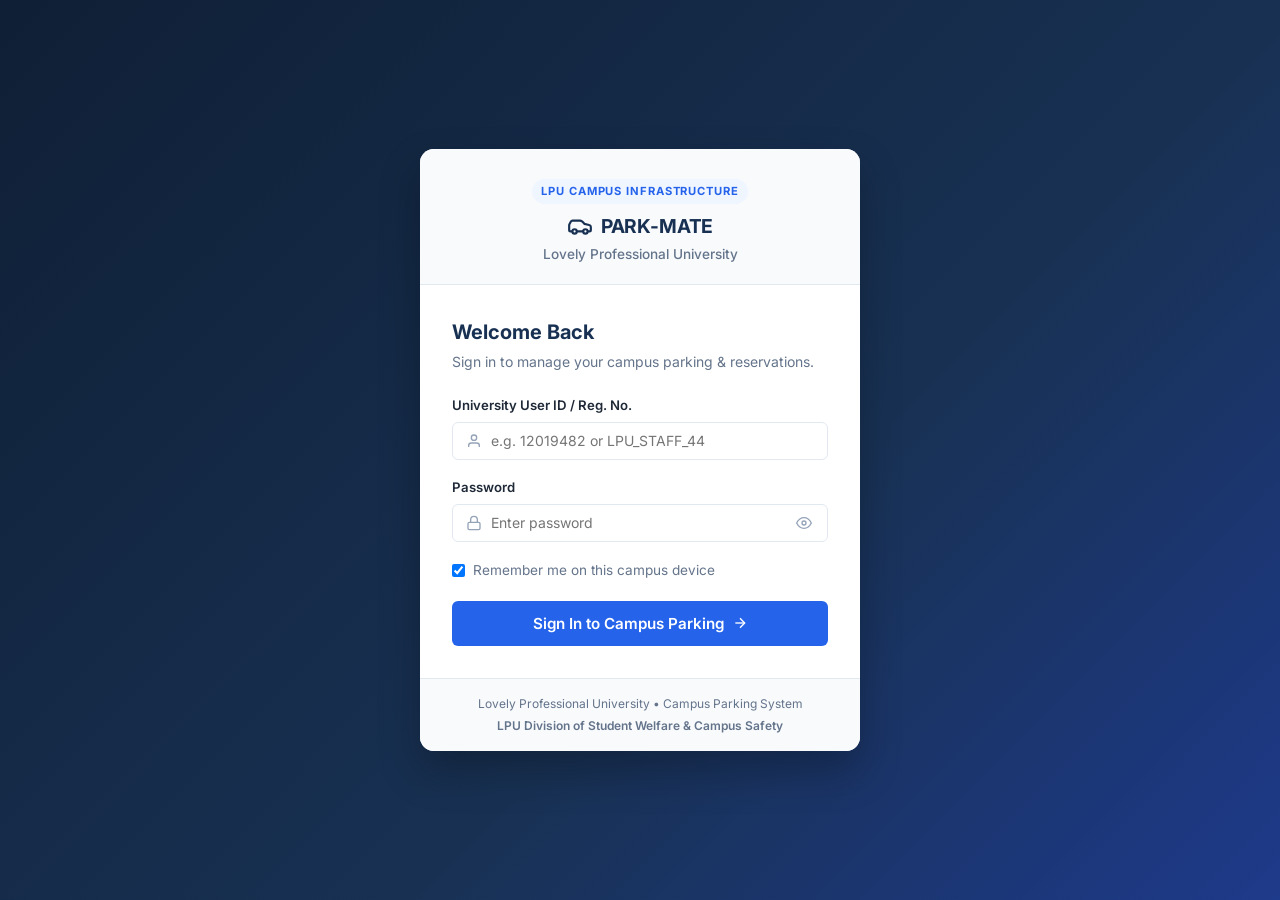
==== PARK-MATE/index.html @ d56d5ec0 "Add files via upload" ====
<!doctype html>
<html lang="en">
  <head>
    <meta charset="UTF-8" />
    <meta name="viewport" content="width=device-width, initial-scale=1.0" />
    <title>WHERE DO/DID I PARK? | Lovely Professional University</title>
    <meta
      name="description"
      content="Smart Campus Parking Management System for Lovely Professional University (LPU), Punjab, India."
    />

    <!-- Modern Clean Typography -->
    <link rel="preconnect" href="https://fonts.googleapis.com" />
    <link rel="preconnect" href="https://fonts.gstatic.com" crossorigin />
    <link
      href="https://fonts.googleapis.com/css2?family=Inter:wght@300;400;500;600;700&display=swap"
      rel="stylesheet"
    />

    <!-- CSS Stylesheets -->
    <link rel="stylesheet" href="css/style.css" />
    <link rel="stylesheet" href="css/components.css" />
    <link rel="stylesheet" href="css/responsive.css" />
  </head>
  <body class="theme-lpu">
    <!-- ==================== VIEW 1: LOGIN SCREEN (DEFAULT FIRST PAGE) ==================== -->
    <div id="login-view" class="login-wrapper">
      <div class="login-card">
        <div class="login-header">
          <div class="brand-badge">LPU CAMPUS INFRASTRUCTURE</div>
          <div class="logo-group">
            <svg
              class="brand-icon"
              viewBox="0 0 24 24"
              fill="none"
              stroke="currentColor"
              stroke-width="2"
              aria-hidden="true"
            >
              <path
                d="M19 17h2c.6 0 1-.4 1-1v-3c0-.9-.7-1.7-1.5-1.9C18.7 10.6 16 10 16 10s-1.3-1.4-2.2-2.3c-.5-.4-1.1-.7-1.8-.7H5c-.6 0-1.1.4-1.4.9l-1.5 2.8C2.1 10.7 2 11.3 2 12v4c0 .6.4 1 1 1h2"
              />
              <circle cx="7" cy="17" r="2" />
              <path d="M9 17h6" />
              <circle cx="17" cy="17" r="2" />
            </svg>
            <h1 class="login-title">PARK-MATE</h1>
          </div>
          <p class="login-uni">Lovely Professional University</p>
        </div>

        <div class="login-body">
          <h2 class="form-title">Welcome Back</h2>
          <p class="form-subtitle">
            Sign in to manage your campus parking &amp; reservations.
          </p>

          <!-- Dynamic Error Box -->
          <div
            id="login-error"
            class="alert-box alert-danger hidden"
            role="alert"
          >
            Please enter both User ID and Password.
          </div>

          <form id="login-form" novalidate>
            <div class="form-group">
              <label for="login-userid" class="form-label"
                >University User ID / Reg. No.</label
              >
              <div class="input-icon-wrap">
                <svg
                  class="input-icon"
                  viewBox="0 0 24 24"
                  fill="none"
                  stroke="currentColor"
                  stroke-width="2"
                  aria-hidden="true"
                >
                  <path d="M20 21v-2a4 4 0 0 0-4-4H8a4 4 0 0 0-4 4v2" />
                  <circle cx="12" cy="7" r="4" />
                </svg>
                <input
                  type="text"
                  id="login-userid"
                  class="form-control"
                  placeholder="e.g. 12019482 or LPU_STAFF_44"
                  autocomplete="username"
                  required
                />
              </div>
            </div>

            <div class="form-group">
              <label for="login-password" class="form-label">Password</label>
              <div class="input-icon-wrap">
                <svg
                  class="input-icon"
                  viewBox="0 0 24 24"
                  fill="none"
                  stroke="currentColor"
                  stroke-width="2"
                  aria-hidden="true"
                >
                  <rect x="3" y="11" width="18" height="11" rx="2" ry="2" />
                  <path d="M7 11V7a5 5 0 0 1 10 0v4" />
                </svg>
                <input
                  type="password"
                  id="login-password"
                  class="form-control"
                  placeholder="Enter password"
                  autocomplete="current-password"
                  required
                />
                <button
                  type="button"
                  id="toggle-pwd-btn"
                  class="pwd-toggle-btn"
                  title="Show or hide password"
                  aria-label="Toggle password visibility"
                >
                  <svg
                    id="eye-icon"
                    viewBox="0 0 24 24"
                    fill="none"
                    stroke="currentColor"
                    stroke-width="2"
                    aria-hidden="true"
                  >
                    <path d="M1 12s4-8 11-8 11 8 11 8-4 8-11 8-11-8-11-8z" />
                    <circle cx="12" cy="12" r="3" />
                  </svg>
                </button>
              </div>
            </div>

            <div class="form-actions-inline">
              <label class="checkbox-label">
                <input type="checkbox" id="remember-me" checked />
                <span>Remember me on this campus device</span>
              </label>
            </div>

            <button
              type="submit"
              class="btn btn-primary btn-block btn-lg"
              id="btn-submit-login"
            >
              <span>Sign In to Campus Parking</span>
              <svg
                viewBox="0 0 24 24"
                fill="none"
                stroke="currentColor"
                stroke-width="2"
                class="btn-arrow"
                aria-hidden="true"
              >
                <line x1="5" y1="12" x2="19" y2="12" />
                <polyline points="12 5 19 12 12 19" />
              </svg>
            </button>
          </form>
        </div>

        <div class="login-footer">
          <p>Lovely Professional University • Campus Parking System</p>
          <p class="demo-tag" style="color: #64748B;">LPU Division of Student Welfare &amp; Campus Safety</p>
        </div>
      </div>
    </div>

    <!-- ==================== VIEW 2: MAIN APPLICATION DASHBOARD ==================== -->
    <div id="app-view" class="app-layout hidden">
      <!-- Sidebar Navigation -->
      <aside id="app-sidebar" class="sidebar">
        <div class="sidebar-header">
          <div class="brand-block">
            <svg
              class="sidebar-brand-icon"
              viewBox="0 0 24 24"
              fill="none"
              stroke="currentColor"
              stroke-width="2"
              aria-hidden="true"
            >
              <path
                d="M19 17h2c.6 0 1-.4 1-1v-3c0-.9-.7-1.7-1.5-1.9C18.7 10.6 16 10 16 10s-1.3-1.4-2.2-2.3c-.5-.4-1.1-.7-1.8-.7H5c-.6 0-1.1.4-1.4.9l-1.5 2.8C2.1 10.7 2 11.3 2 12v4c0 .6.4 1 1 1h2"
              />
              <circle cx="7" cy="17" r="2" />
              <path d="M9 17h6" />
              <circle cx="17" cy="17" r="2" />
            </svg>
            <div>
              <h2 class="sidebar-title">PARK-MATE</h2>
              <span class="sidebar-sub">LPU Campus</span>
            </div>
          </div>
          <button
            id="sidebar-close-btn"
            class="mobile-close-btn"
            aria-label="Close sidebar"
          >
            ✕
          </button>
        </div>

        <nav class="sidebar-nav">
          <ul class="nav-list">
            <li class="nav-item">
              <button class="nav-link active" data-view="dashboard">
                <svg
                  viewBox="0 0 24 24"
                  fill="none"
                  stroke="currentColor"
                  stroke-width="2"
                  aria-hidden="true"
                >
                  <rect x="3" y="3" width="7" height="7" />
                  <rect x="14" y="3" width="7" height="7" />
                  <rect x="14" y="14" width="7" height="7" />
                  <rect x="3" y="14" width="7" height="7" />
                </svg>
                <span>Dashboard</span>
              </button>
            </li>
            <li class="nav-item">
              <button class="nav-link" data-view="blocks">
                <svg
                  viewBox="0 0 24 24"
                  fill="none"
                  stroke="currentColor"
                  stroke-width="2"
                  aria-hidden="true"
                >
                  <polygon
                    points="1 6 1 22 8 18 16 22 23 18 23 2 16 6 8 2 1 6"
                  />
                  <line x1="8" y1="2" x2="8" y2="18" />
                  <line x1="16" y1="6" x2="16" y2="22" />
                </svg>
                <span>Find Parking (15–35)</span>
              </button>
            </li>
            <li class="nav-item">
              <button class="nav-link" data-view="map">
                <svg
                  viewBox="0 0 24 24"
                  fill="none"
                  stroke="currentColor"
                  stroke-width="2"
                  aria-hidden="true"
                >
                  <rect x="3" y="3" width="18" height="18" rx="2" />
                  <path d="M3 9h18" />
                  <path d="M9 21V9" />
                </svg>
                <span>Interactive Lot Map</span>
              </button>
            </li>
            <li class="nav-item">
              <button class="nav-link" data-view="bookings">
                <svg
                  viewBox="0 0 24 24"
                  fill="none"
                  stroke="currentColor"
                  stroke-width="2"
                  aria-hidden="true"
                >
                  <path
                    d="M14 2H6a2 2 0 0 0-2 2v16a2 2 0 0 0 2 2h12a2 2 0 0 0 2-2V8z"
                  />
                  <polyline points="14 2 14 8 20 8" />
                  <line x1="16" y1="13" x2="8" y2="13" />
                  <line x1="16" y1="17" x2="8" y2="17" />
                  <polyline points="10 9 9 9 8 9" />
                </svg>
                <span>My Bookings</span>
                <span id="nav-booking-badge" class="nav-count-badge">0</span>
              </button>
            </li>
            <li class="nav-item">
              <button class="nav-link" data-view="find-vehicle">
                <svg
                  viewBox="0 0 24 24"
                  fill="none"
                  stroke="currentColor"
                  stroke-width="2"
                  aria-hidden="true"
                >
                  <circle cx="12" cy="12" r="10" />
                  <path d="M12 8v4l3 3" />
                </svg>
                <span>Find My Parked Car</span>
              </button>
            </li>
            <li class="nav-item">
              <button class="nav-link" data-view="vehicles">
                <svg
                  viewBox="0 0 24 24"
                  fill="none"
                  stroke="currentColor"
                  stroke-width="2"
                  aria-hidden="true"
                >
                  <rect x="1" y="3" width="15" height="13" />
                  <polygon points="16 8 20 8 23 11 23 16 16 16 16 8" />
                  <circle cx="5.5" cy="18.5" r="2.5" />
                  <circle cx="18.5" cy="18.5" r="2.5" />
                </svg>
                <span>My Vehicles</span>
              </button>
            </li>
            <li class="nav-item">
              <button class="nav-link" data-view="navigation">
                <svg
                  viewBox="0 0 24 24"
                  fill="none"
                  stroke="currentColor"
                  stroke-width="2"
                  aria-hidden="true"
                >
                  <circle cx="12" cy="12" r="10" />
                  <polygon
                    points="16.24 7.76 14.12 14.12 7.76 16.24 9.88 9.88 16.24 7.76"
                  />
                </svg>
                <span>Campus Navigation</span>
              </button>
            </li>
            <li class="nav-item">
              <button class="nav-link" data-view="notifications">
                <svg
                  viewBox="0 0 24 24"
                  fill="none"
                  stroke="currentColor"
                  stroke-width="2"
                  aria-hidden="true"
                >
                  <path d="M18 8A6 6 0 0 0 6 8c0 7-3 9-3 9h18s-3-2-3-9" />
                  <path d="M13.73 21a2 2 0 0 1-3.46 0" />
                </svg>
                <span>Notifications</span>
                <span id="nav-notif-badge" class="nav-count-badge red">3</span>
              </button>
            </li>
            <li class="nav-item">
              <button class="nav-link" data-view="profile">
                <svg
                  viewBox="0 0 24 24"
                  fill="none"
                  stroke="currentColor"
                  stroke-width="2"
                  aria-hidden="true"
                >
                  <path d="M20 21v-2a4 4 0 0 0-4-4H8a4 4 0 0 0-4 4v2" />
                  <circle cx="12" cy="7" r="4" />
                </svg>
                <span>My Profile</span>
              </button>
            </li>
            <li class="nav-item">
              <button class="nav-link admin-pill" data-view="admin">
                <svg
                  viewBox="0 0 24 24"
                  fill="none"
                  stroke="currentColor"
                  stroke-width="2"
                  aria-hidden="true"
                >
                  <path d="M12 22s8-4 8-10V5l-8-3-8 3v7c0 6 8 10 8 10z" />
                </svg>
                <span>Campus Admin Portal</span>
              </button>
            </li>
          </ul>
        </nav>

        <div class="sidebar-footer">
          <button id="btn-logout" class="btn-logout" title="Log out">
            <svg
              viewBox="0 0 24 24"
              fill="none"
              stroke="currentColor"
              stroke-width="2"
              aria-hidden="true"
            >
              <path d="M9 21H5a2 2 0 0 1-2-2V5a2 2 0 0 1 2-2h4" />
              <polyline points="16 17 21 12 16 7" />
              <line x1="21" y1="12" x2="9" y2="12" />
            </svg>
            <span>Sign Out</span>
          </button>
        </div>
      </aside>

      <!-- Main Workspace -->
      <main class="main-content">
        <!-- Top Header Navigation Bar -->
        <header class="topbar">
          <div class="topbar-left">
            <button
              id="mobile-toggle-btn"
              class="hamburger-btn"
              aria-label="Toggle navigation menu"
            >
              <svg
                viewBox="0 0 24 24"
                fill="none"
                stroke="currentColor"
                stroke-width="2"
                aria-hidden="true"
              >
                <line x1="3" y1="12" x2="21" y2="12" />
                <line x1="3" y1="6" x2="21" y2="6" />
                <line x1="3" y1="18" x2="21" y2="18" />
              </svg>
            </button>
            <div class="uni-header-tag">
              <span class="uni-name">Lovely Professional University</span>
              <span class="campus-sub"
                >Phagwara, Punjab • Smart Campus Parking System</span
              >
            </div>
          </div>

          <div class="topbar-search">
            <svg
              viewBox="0 0 24 24"
              fill="none"
              stroke="currentColor"
              stroke-width="2"
              aria-hidden="true"
            >
              <circle cx="11" cy="11" r="8" />
              <line x1="21" y1="21" x2="16.65" y2="16.65" />
            </svg>
            <input
              type="text"
              id="global-search-input"
              placeholder="Search Block (15–35), Slot ID, or Zone..."
              aria-label="Search blocks or slots"
            />
          </div>

          <div class="topbar-right">
            <!-- Notification Dropdown -->
            <div class="dropdown-wrap">
              <button
                id="btn-notif-dropdown"
                class="icon-round-btn"
                aria-label="Open notifications dropdown"
              >
                <svg
                  viewBox="0 0 24 24"
                  fill="none"
                  stroke="currentColor"
                  stroke-width="2"
                  aria-hidden="true"
                >
                  <path d="M18 8A6 6 0 0 0 6 8c0 7-3 9-3 9h18s-3-2-3-9" />
                  <path d="M13.73 21a2 2 0 0 1-3.46 0" />
                </svg>
                <span id="top-notif-badge" class="badge-dot"></span>
              </button>
              <div id="notif-dropdown-menu" class="dropdown-card hidden">
                <div class="dropdown-header">
                  <strong>Recent Activity &amp; Alerts</strong>
                  <button id="btn-mark-all-read" class="link-btn">
                    Mark all read
                  </button>
                </div>
                <ul id="dropdown-notif-list" class="dropdown-list">
                  <!-- Dynamically populated via JS -->
                </ul>
                <div class="dropdown-footer">
                  <button class="nav-switch-btn" data-view="notifications">
                    View All Notifications
                  </button>
                </div>
              </div>
            </div>

            <!-- User Profile Pill -->
            <div class="user-pill" id="user-pill-btn" data-view="profile">
              <div class="avatar-circle" id="user-avatar-initials">U</div>
              <div class="user-meta">
                <span class="user-id-text" id="top-user-display">User</span>
                <span class="user-role-text">LPU Student / Staff</span>
              </div>
            </div>
          </div>
        </header>

        <!-- Content Views Container -->
        <div id="views-container" class="views-wrapper">
          <!-- ==================== SECTION 1: DASHBOARD ==================== -->
          <section id="view-dashboard" class="content-view active">
            <div class="welcome-banner">
              <div class="banner-text">
                <h1 class="welcome-heading">
                  Hello, <span id="dash-user-name">Student</span> 👋
                </h1>
                <p class="welcome-sub">
                  Find your parking. Save your time across LPU Academic Blocks
                  15 to 35.
                </p>
              </div>
              <div class="banner-actions">
                <button
                  class="btn btn-primary btn-cta"
                  data-action="goto-blocks"
                >
                  <svg
                    viewBox="0 0 24 24"
                    fill="none"
                    stroke="currentColor"
                    stroke-width="2"
                    aria-hidden="true"
                  >
                    <circle cx="12" cy="12" r="10" />
                    <line x1="12" y1="8" x2="12" y2="16" />
                    <line x1="8" y1="12" x2="16" y2="12" />
                  </svg>
                  <span>Find Available Parking</span>
                </button>
                <button class="btn btn-secondary" data-action="goto-vehicle">
                  <svg
                    viewBox="0 0 24 24"
                    fill="none"
                    stroke="currentColor"
                    stroke-width="2"
                    aria-hidden="true"
                  >
                    <circle cx="12" cy="12" r="10" />
                    <path d="M12 8v4l3 3" />
                  </svg>
                  <span>Find My Vehicle</span>
                </button>
              </div>
            </div>

            <!-- Dynamic Statistics Widgets -->
            <div class="stats-grid">
              <div class="stat-card">
                <div class="stat-icon-wrap blue">
                  <svg
                    viewBox="0 0 24 24"
                    fill="none"
                    stroke="currentColor"
                    stroke-width="2"
                    aria-hidden="true"
                  >
                    <rect x="3" y="3" width="18" height="18" rx="2" />
                    <line x1="3" y1="9" x2="21" y2="9" />
                  </svg>
                </div>
                <div class="stat-info">
                  <span class="stat-label">Total Parking Capacity</span>
                  <span class="stat-value" id="kpi-total-slots">0</span>
                  <span class="stat-sub">Across Blocks 15–35</span>
                </div>
              </div>

              <div class="stat-card">
                <div class="stat-icon-wrap green">
                  <svg
                    viewBox="0 0 24 24"
                    fill="none"
                    stroke="currentColor"
                    stroke-width="2"
                    aria-hidden="true"
                  >
                    <circle cx="12" cy="12" r="10" />
                    <polyline points="9 12 11 14 15 10" />
                  </svg>
                </div>
                <div class="stat-info">
                  <span class="stat-label">Available Spaces</span>
                  <span class="stat-value text-green" id="kpi-avail-slots"
                    >0</span
                  >
                  <span class="stat-sub" id="kpi-avail-pct"
                    >0% free right now</span
                  >
                </div>
              </div>

              <div class="stat-card">
                <div class="stat-icon-wrap red">
                  <svg
                    viewBox="0 0 24 24"
                    fill="none"
                    stroke="currentColor"
                    stroke-width="2"
                    aria-hidden="true"
                  >
                    <circle cx="12" cy="12" r="10" />
                    <line x1="15" y1="9" x2="9" y2="15" />
                    <line x1="9" y1="9" x2="15" y2="15" />
                  </svg>
                </div>
                <div class="stat-info">
                  <span class="stat-label">Occupied Spaces</span>
                  <span class="stat-value text-red" id="kpi-occ-slots">0</span>
                  <span class="stat-sub">Active campus parking</span>
                </div>
              </div>

              <div class="stat-card">
                <div class="stat-icon-wrap purple">
                  <svg
                    viewBox="0 0 24 24"
                    fill="none"
                    stroke="currentColor"
                    stroke-width="2"
                    aria-hidden="true"
                  >
                    <path
                      d="M14 2H6a2 2 0 0 0-2 2v16a2 2 0 0 0 2 2h12a2 2 0 0 0 2-2V8z"
                    />
                    <polyline points="14 2 14 8 20 8" />
                  </svg>
                </div>
                <div class="stat-info">
                  <span class="stat-label">Your Active Reservations</span>
                  <span class="stat-value text-purple" id="kpi-user-bookings"
                    >0</span
                  >
                  <span class="stat-sub">Click to inspect pass</span>
                </div>
              </div>
            </div>

            <!-- Quick Actions & Highlights -->
            <div class="dashboard-cols">
              <div class="card col-span-2">
                <div class="card-header">
                  <div>
                    <h3 class="card-title">
                      Campus Parking Availability Overview
                    </h3>
                    <p class="card-sub">
                      Real-time status across University Blocks 15 through 35
                    </p>
                  </div>
                  <button
                    class="btn btn-sm btn-outline"
                    data-action="goto-blocks"
                  >
                    View Detailed Grid →
                  </button>
                </div>
                <div class="card-body">
                  <div class="block-mini-grid" id="dash-blocks-overview">
                    <!-- Populated via JS -->
                  </div>
                </div>
              </div>

              <div class="card">
                <div class="card-header">
                  <div>
                    <h3 class="card-title">Recent Activity</h3>
                    <p class="card-sub">Live Gate &amp; Sensor Activity</p>
                  </div>
                </div>
                <div class="card-body">
                  <ul class="activity-timeline" id="dash-activity-list">
                    <!-- Populated via JS -->
                  </ul>
                </div>
              </div>
            </div>
          </section>

          <!-- ==================== SECTION 2: BLOCK SELECTION (15–35) ==================== -->
          <section id="view-blocks" class="content-view">
            <div class="section-title-wrap">
              <div>
                <h2 class="page-title">University Blocks Parking</h2>
                <p class="page-sub">
                  Select any block from Block 15 to Block 35 to inspect parking
                  bays and reserve your space.
                </p>
              </div>
              <div class="filter-controls">
                <div class="search-box">
                  <svg
                    viewBox="0 0 24 24"
                    fill="none"
                    stroke="currentColor"
                    stroke-width="2"
                    aria-hidden="true"
                  >
                    <circle cx="11" cy="11" r="8" />
                    <line x1="21" y1="21" x2="16.65" y2="16.65" />
                  </svg>
                  <input
                    type="text"
                    id="block-filter-input"
                    placeholder="Filter by Block number (e.g. 25)..."
                  />
                </div>
                <select id="block-sort-select" class="form-select">
                  <option value="number-asc">Sort: Block (15 → 35)</option>
                  <option value="avail-desc">Highest Availability</option>
                  <option value="avail-asc">Lowest Availability</option>
                </select>
              </div>
            </div>

            <!-- Availability Legend -->
            <div class="legend-bar">
              <span class="legend-item"
                ><span class="legend-dot green"></span> 70%+ Available (Ample
                Space)</span
              >
              <span class="legend-item"
                ><span class="legend-dot yellow"></span> 30%–69% Available
                (Moderate)</span
              >
              <span class="legend-item"
                ><span class="legend-dot red"></span> &lt;30% Available (Filling
                Fast)</span
              >
            </div>

            <div class="blocks-grid" id="full-blocks-grid">
              <!-- Dynamically populated Blocks 15-35 -->
            </div>
          </section>

          <!-- ==================== SECTION 3: INTERACTIVE PARKING MAP ==================== -->
          <section id="view-map" class="content-view">
            <div class="map-controls-header">
              <div>
                <div class="lot-picker-row">
                  <h2 class="page-title" id="map-lot-title">
                    Block 15 Parking Bay
                  </h2>
                  <select
                    id="map-block-selector"
                    class="form-select inline-block-select"
                    aria-label="Select campus block"
                  >
                    <!-- Block options 15 to 35 -->
                  </select>
                </div>
                <p class="page-sub" id="map-lot-sub">
                  Interactive lot floorplan with designated zones, driving
                  lanes, and slots.
                </p>
              </div>

              <div class="map-toolbar">
                <div class="filter-buttons-group">
                  <button class="filter-btn active" data-filter="all">
                    All Slots
                  </button>
                  <button class="filter-btn" data-filter="available">
                    <span class="dot-sm green"></span> Available
                  </button>
                  <button class="filter-btn" data-filter="occupied">
                    <span class="dot-sm red"></span> Occupied
                  </button>
                  <button class="filter-btn" data-filter="reserved">
                    <span class="dot-sm orange"></span> Reserved
                  </button>
                  <button class="filter-btn" data-filter="4w">
                    Four-Wheeler
                  </button>
                  <button class="filter-btn" data-filter="2w">
                    Two-Wheeler
                  </button>
                </div>

                <div class="zoom-buttons-group">
                  <button id="map-zoom-in" class="btn-tool" title="Zoom in">
                    +
                  </button>
                  <button id="map-zoom-out" class="btn-tool" title="Zoom out">
                    −
                  </button>
                  <button
                    id="map-zoom-reset"
                    class="btn-tool"
                    title="Reset zoom"
                  >
                    Reset
                  </button>
                </div>
              </div>
            </div>

            <!-- Interactive Garage Layout Stage -->
            <div class="parking-garage-stage" id="garage-viewport">
              <div class="garage-canvas" id="garage-canvas">
                <!-- Visual driving lane and parking bays generated here -->
              </div>
            </div>

            <!-- Selected Slot Drawer / Overlay -->
            <div id="slot-detail-drawer" class="slot-drawer hidden">
              <div class="drawer-header">
                <div>
                  <span class="badge-slot" id="drawer-slot-badge"
                    >B15-P001</span
                  >
                  <h3 class="drawer-title" id="drawer-slot-title">
                    Selected Parking Space
                  </h3>
                </div>
                <button
                  id="btn-close-drawer"
                  class="btn-close"
                  aria-label="Close details"
                >
                  ✕
                </button>
              </div>

              <div class="drawer-body">
                <div class="drawer-meta-grid">
                  <div class="meta-item">
                    <span class="meta-label">Campus Block</span>
                    <span class="meta-val" id="drawer-meta-block"
                      >Block 15</span
                    >
                  </div>
                  <div class="meta-item">
                    <span class="meta-label">Zone / Level</span>
                    <span class="meta-val" id="drawer-meta-zone"
                      >Ground Floor (Zone A)</span
                    >
                  </div>
                  <div class="meta-item">
                    <span class="meta-label">Vehicle Compatibility</span>
                    <span class="meta-val" id="drawer-meta-compat"
                      >Four-Wheeler / EV</span
                    >
                  </div>
                  <div class="meta-item">
                    <span class="meta-label">Current Status</span>
                    <span class="meta-val" id="drawer-meta-status"
                      ><span class="status-pill status-avail"
                        >Available</span
                      ></span
                    >
                  </div>
                </div>

                <!-- Reservation Quick Schedule inside Drawer -->
                <div id="drawer-booking-form-wrap" class="booking-quick-form">
                  <h4 class="form-section-title">
                    Schedule Parking Reservation
                  </h4>

                  <div class="form-row">
                    <div class="form-group flex-1">
                      <label for="book-date" class="form-label">Date</label>
                      <input
                        type="date"
                        id="book-date"
                        class="form-control"
                        required
                      />
                    </div>
                    <div class="form-group flex-1">
                      <label for="book-time" class="form-label"
                        >Arrival Time</label
                      >
                      <input
                        type="time"
                        id="book-time"
                        class="form-control"
                        required
                      />
                    </div>
                  </div>

                  <div class="form-row">
                    <div class="form-group flex-1">
                      <label for="book-duration" class="form-label"
                        >Parking Duration</label
                      >
                      <select id="book-duration" class="form-select">
                        <option value="1">1 Hour</option>
                        <option value="2" selected>
                          2 Hours (Standard Class)
                        </option>
                        <option value="4">4 Hours (Half Day)</option>
                        <option value="8">8 Hours (Full Campus Day)</option>
                      </select>
                    </div>
                    <div class="form-group flex-1">
                      <label for="book-vehicle-select" class="form-label"
                        >Vehicle Registration</label
                      >
                      <select id="book-vehicle-select" class="form-select">
                        <!-- Populated from registered vehicles -->
                      </select>
                    </div>
                  </div>

                  <div class="fee-free-notice">
                    <span class="free-pill">FREE PARKING</span>
                    <span
                      >Campus parking for registered LPU students &amp; staff is
                      ₹0.00</span
                    >
                  </div>

                  <!-- CRITICAL REQUIREMENT: Opens booking-confirmation.html in a NEW TAB -->
                  <button
                    type="button"
                    id="btn-proceed-booking"
                    class="btn btn-primary btn-block btn-lg"
                  >
                    <span>Continue to Booking (Opens in New Tab)</span>
                    <svg
                      viewBox="0 0 24 24"
                      fill="none"
                      stroke="currentColor"
                      stroke-width="2"
                      aria-hidden="true"
                    >
                      <path
                        d="M18 13v6a2 2 0 0 1-2 2H5a2 2 0 0 1-2-2V8a2 2 0 0 1 2-2h6"
                      />
                      <polyline points="15 3 21 3 21 9" />
                      <line x1="10" y1="14" x2="21" y2="3" />
                    </svg>
                  </button>
                </div>

                <div
                  id="drawer-occupied-msg"
                  class="occupied-message-card hidden"
                >
                  <div class="occ-icon">⛔</div>
                  <h4>Currently Occupied</h4>
                  <p>
                    This slot is occupied by another vehicle or reserved for
                    official campus duty. Please pick an available (green) slot.
                  </p>
                </div>
              </div>
            </div>
          </section>

          <!-- ==================== SECTION 4: MY BOOKINGS ==================== -->
          <section id="view-bookings" class="content-view">
            <div class="section-title-wrap">
              <div>
                <h2 class="page-title">My Parking Reservations</h2>
                <p class="page-sub">
                  Manage your active passes, view QR gate codes, or cancel
                  upcoming bookings.
                </p>
              </div>
              <div class="tab-pill-group">
                <button class="tab-btn active" data-tab="all">
                  All (<span id="count-tab-all">0</span>)
                </button>
                <button class="tab-btn" data-tab="active">
                  Active (<span id="count-tab-active">0</span>)
                </button>
                <button class="tab-btn" data-tab="upcoming">
                  Upcoming (<span id="count-tab-upcoming">0</span>)
                </button>
                <button class="tab-btn" data-tab="cancelled">
                  Cancelled (<span id="count-tab-cancelled">0</span>)
                </button>
              </div>
            </div>

            <div id="bookings-list" class="bookings-grid">
              <!-- Populated dynamically via JS -->
            </div>
          </section>

          <!-- ==================== SECTION 5: FIND MY PARKED VEHICLE ==================== -->
          <section id="view-find-vehicle" class="content-view">
            <div class="section-title-wrap">
              <div>
                <h2 class="page-title">Find My Parked Vehicle</h2>
                <p class="page-sub">
                  Never forget your car or bike location on the 600-acre LPU
                  campus.
                </p>
              </div>
            </div>

            <div class="find-car-grid">
              <!-- Active saved vehicle card -->
              <div class="card" id="saved-location-card">
                <div class="card-header">
                  <h3 class="card-title">Currently Saved Location</h3>
                  <span class="badge-status-green" id="saved-loc-status"
                    >Active Spot</span
                  >
                </div>
                <div class="card-body">
                  <div id="saved-loc-content">
                    <div class="loc-highlight-box">
                      <div class="loc-block" id="display-saved-block">
                        Block 25
                      </div>
                      <div class="loc-slot" id="display-saved-slot">
                        B25-P014
                      </div>
                      <div class="loc-zone" id="display-saved-zone">
                        Zone B • Four-Wheeler
                      </div>
                    </div>
                    <div class="saved-details-list">
                      <div class="detail-row">
                        <span class="label">Vehicle:</span>
                        <strong id="display-saved-vehicle"
                          >PB 08 AB 1234 (Honda City)</strong
                        >
                      </div>
                      <div class="detail-row">
                        <span class="label">Parked At:</span>
                        <span id="display-saved-time">Today, 09:30 AM</span>
                      </div>
                      <div class="detail-row">
                        <span class="label">Notes:</span>
                        <span id="display-saved-notes"
                          >Parked near the tree shade close to entrance 2</span
                        >
                      </div>
                    </div>

                    <div class="action-btn-row">
                      <button
                        class="btn btn-primary"
                        id="btn-show-saved-on-map"
                      >
                        <svg
                          viewBox="0 0 24 24"
                          fill="none"
                          stroke="currentColor"
                          stroke-width="2"
                          aria-hidden="true"
                        >
                          <circle cx="12" cy="12" r="10" />
                          <polygon
                            points="16.24 7.76 14.12 14.12 7.76 16.24 9.88 9.88 16.24 7.76"
                          />
                        </svg>
                        <span>Show on Map &amp; Navigate</span>
                      </button>
                      <button class="btn btn-outline" id="btn-clear-saved-loc">
                        Clear Location
                      </button>
                    </div>
                  </div>

                  <div id="saved-loc-empty" class="empty-state-box hidden">
                    <div class="empty-icon">🚗</div>
                    <h4>No Active Parked Vehicle Saved</h4>
                    <p>
                      Save your slot when you park on campus so you can easily
                      locate it later.
                    </p>
                  </div>
                </div>
              </div>

              <!-- Form to save/update location -->
              <div class="card">
                <div class="card-header">
                  <h3 class="card-title">Save or Update Parking Location</h3>
                  <p class="card-sub">
                    Manually remember where you left your vehicle
                  </p>
                </div>
                <div class="card-body">
                  <form id="save-parked-form">
                    <div class="form-row">
                      <div class="form-group flex-1">
                        <label for="save-block-select" class="form-label"
                          >University Block</label
                        >
                        <select
                          id="save-block-select"
                          class="form-select"
                          required
                        >
                          <!-- Blocks 15 to 35 -->
                        </select>
                      </div>
                      <div class="form-group flex-1">
                        <label for="save-slot-input" class="form-label"
                          >Slot Number / ID</label
                        >
                        <input
                          type="text"
                          id="save-slot-input"
                          class="form-control"
                          placeholder="e.g. B25-P009 or Bay 4"
                          required
                        />
                      </div>
                    </div>

                    <div class="form-group">
                      <label for="save-vehicle-select" class="form-label"
                        >Vehicle</label
                      >
                      <select
                        id="save-vehicle-select"
                        class="form-select"
                        required
                      >
                        <!-- Populated from vehicles -->
                      </select>
                    </div>

                    <div class="form-group">
                      <label for="save-notes-input" class="form-label"
                        >Optional Memory Notes</label
                      >
                      <textarea
                        id="save-notes-input"
                        class="form-control"
                        rows="2"
                        placeholder="e.g. Near Pillar 4B, Opposite Uni-Mall Gate"
                      ></textarea>
                    </div>

                    <button type="submit" class="btn btn-primary btn-block">
                      <span>Save My Parking Spot</span>
                    </button>
                  </form>
                </div>
              </div>
            </div>
          </section>

          <!-- ==================== SECTION 6: MY VEHICLES ==================== -->
          <section id="view-vehicles" class="content-view">
            <div class="section-title-wrap">
              <div>
                <h2 class="page-title">Registered Campus Vehicles</h2>
                <p class="page-sub">
                  Manage your two-wheelers and four-wheelers authorized for LPU
                  parking gates.
                </p>
              </div>
              <button class="btn btn-primary" id="btn-open-add-vehicle">
                <svg
                  viewBox="0 0 24 24"
                  fill="none"
                  stroke="currentColor"
                  stroke-width="2"
                  aria-hidden="true"
                >
                  <line x1="12" y1="5" x2="12" y2="19" />
                  <line x1="5" y1="12" x2="19" y2="12" />
                </svg>
                <span>Add Vehicle</span>
              </button>
            </div>

            <div class="vehicles-grid" id="vehicles-container-grid">
              <!-- Rendered by JS -->
            </div>
          </section>

          <!-- ==================== SECTION 7: CAMPUS NAVIGATION ==================== -->
          <section id="view-navigation" class="content-view">
            <div class="section-title-wrap">
              <div>
                <h2 class="page-title">
                  Campus Walking &amp; Driving Navigation
                </h2>
                <p class="page-sub">
                  Demonstration GPS router from university landmarks to your
                  assigned block.
                </p>
              </div>
            </div>

            <div class="nav-system-grid">
              <div class="card nav-config-card">
                <h3 class="card-title">Route Planner</h3>
                <form id="route-planner-form">
                  <div class="form-group">
                    <label for="nav-origin" class="form-label"
                      >Starting Point</label
                    >
                    <select id="nav-origin" class="form-select">
                      <option value="Main Gate 1">
                        LPU Main Gate 1 (GT Road)
                      </option>
                      <option value="Main Gate 2">LPU Gate 2 (Law Gate)</option>
                      <option value="UniMall">Uni-Mall Central Plaza</option>
                      <option value="Shanti Devi Auditorium">
                        Shanti Devi Mittal Auditorium
                      </option>
                      <option value="Central Library">
                        Central Library (Block 34)
                      </option>
                    </select>
                  </div>

                  <div class="form-group">
                    <label for="nav-destination" class="form-label"
                      >Destination Parking Block</label
                    >
                    <select id="nav-destination" class="form-select">
                      <!-- Blocks 15 to 35 -->
                    </select>
                  </div>

                  <button type="submit" class="btn btn-primary btn-block">
                    Calculate Route
                  </button>
                </form>

                <div class="route-metrics" id="route-metrics-panel">
                  <div class="metric-box">
                    <span class="m-val" id="metric-dist">480 m</span>
                    <span class="m-lbl">Walking Distance</span>
                  </div>
                  <div class="metric-box">
                    <span class="m-val" id="metric-time">6 mins</span>
                    <span class="m-lbl">Estimated Time</span>
                  </div>
                </div>

                <div class="route-directions">
                  <h4>Turn-by-Turn Steps</h4>
                  <ol id="directions-steps-list" class="steps-list">
                    <!-- Steps injected via JS -->
                  </ol>
                </div>
              </div>

              <!-- Visual Demo Map Display -->
              <div class="card nav-map-card">
                <div class="card-header">
                  <div>
                    <h4 class="card-title">Campus Map Route Simulation</h4>
                    <p class="card-sub">
                      Visual route representation across campus avenues
                    </p>
                  </div>
                  <span class="demo-tag">Simulation Demo</span>
                </div>
                <div class="card-body p-0">
                  <div class="canvas-map-holder" id="campus-map-svg-holder">
                    <!-- Interactive SVG Map rendered here -->
                  </div>
                </div>
              </div>
            </div>
          </section>

          <!-- ==================== SECTION 8: NOTIFICATIONS ==================== -->
          <section id="view-notifications" class="content-view">
            <div class="section-title-wrap">
              <div>
                <h2 class="page-title">Notification Center</h2>
                <p class="page-sub">
                  Campus alerts, booking updates, and parking expiry reminders.
                </p>
              </div>
              <div class="action-btn-row">
                <button class="btn btn-outline" id="btn-clear-all-notifs">
                  Clear All
                </button>
              </div>
            </div>

            <div class="card">
              <div class="card-body p-0">
                <ul
                  class="notifications-full-list"
                  id="notifications-full-list"
                >
                  <!-- Rendered dynamically -->
                </ul>
              </div>
            </div>
          </section>

          <!-- ==================== SECTION 9: PROFILE ==================== -->
          <section id="view-profile" class="content-view">
            <div class="section-title-wrap">
              <div>
                <h2 class="page-title">University Profile</h2>
                <p class="page-sub">
                  Manage your student/faculty campus credentials and parking
                  preferences.
                </p>
              </div>
            </div>

            <div class="profile-layout-grid">
              <div class="card profile-card">
                <div class="profile-avatar-big" id="profile-big-avatar">U</div>
                <h3 class="profile-name" id="profile-display-name">
                  Demo User
                </h3>
                <p class="profile-affiliation">
                  Lovely Professional University
                </p>
                <div class="profile-badge">LPU Campus Member</div>

                <div class="profile-stats-row">
                  <div class="p-stat">
                    <span class="p-num" id="profile-stat-bookings">0</span>
                    <span class="p-label">Total Bookings</span>
                  </div>
                  <div class="p-stat">
                    <span class="p-num" id="profile-stat-vehicles">2</span>
                    <span class="p-label">Registered Vehicles</span>
                  </div>
                </div>

                <button
                  class="btn btn-outline btn-block text-red"
                  id="profile-logout-btn"
                >
                  Sign Out
                </button>
              </div>

              <div class="card profile-edit-card">
                <div class="card-header">
                  <h3 class="card-title">Account Details</h3>
                  <p class="card-sub">
                    Update profile display name and preferences
                  </p>
                </div>
                <div class="card-body">
                  <form id="profile-update-form">
                    <div class="form-group">
                      <label class="form-label" for="profile-input-userid"
                        >User ID / Registration No.</label
                      >
                      <input
                        type="text"
                        id="profile-input-userid"
                        class="form-control"
                        readonly
                        disabled
                      />
                      <small class="form-hint"
                        >University Registration ID cannot be changed.</small
                      >
                    </div>

                    <div class="form-group">
                      <label class="form-label" for="profile-input-fullname"
                        >Full Display Name</label
                      >
                      <input
                        type="text"
                        id="profile-input-fullname"
                        class="form-control"
                        placeholder="e.g. Gurpreet Singh"
                      />
                    </div>

                    <div class="form-group">
                      <label class="form-label" for="profile-input-email"
                        >Campus Email</label
                      >
                      <input
                        type="email"
                        id="profile-input-email"
                        class="form-control"
                        placeholder="user@lpu.in"
                      />
                    </div>

                    <button type="submit" class="btn btn-primary">
                      Save Profile Changes
                    </button>
                  </form>
                </div>
              </div>
            </div>
          </section>

          <!-- ==================== SECTION 10: DEMO ADMIN DASHBOARD ==================== -->
          <section id="view-admin" class="content-view">
            <div
              class="admin-notice-bar"
              style="
                background: #eff6ff;
                border: 1px solid #bfdbfe;
                color: #1e40af;
              "
            >
              <strong>SYSTEM STATUS:</strong> LPU Campus Barrier Gates &amp;
              ANPR Automated Monitoring Active.
            </div>

            <div class="section-title-wrap">
              <div>
                <h2 class="page-title">Campus Admin Overview</h2>
                <p class="page-sub">
                  Monitor overall capacity and override slot statuses across
                  Blocks 15–35.
                </p>
              </div>
            </div>

            <div class="admin-grid-layout">
              <div class="card">
                <div class="card-header">
                  <h3 class="card-title">Block Slot Manager</h3>
                  <select
                    id="admin-block-select"
                    class="form-select inline-block-select"
                    aria-label="Select admin block"
                  >
                    <!-- Block options -->
                  </select>
                </div>
                <div class="card-body">
                  <p class="card-sub">
                    Click any slot below to quickly toggle its availability
                    status:
                  </p>
                  <div class="admin-slots-grid" id="admin-slots-table">
                    <!-- Rendered dynamically -->
                  </div>
                </div>
              </div>

              <div class="card">
                <div class="card-header">
                  <h3 class="card-title">Campus-Wide Reservation Log</h3>
                  <button class="btn btn-sm btn-outline" id="btn-admin-refresh">
                    Refresh Log
                  </button>
                </div>
                <div class="card-body p-0">
                  <div class="table-responsive">
                    <table class="data-table" id="admin-reservations-table">
                      <thead>
                        <tr>
                          <th>Booking ID</th>
                          <th>User</th>
                          <th>Block</th>
                          <th>Slot</th>
                          <th>Status</th>
                          <th>Action</th>
                        </tr>
                      </thead>
                      <tbody id="admin-table-body">
                        <!-- Rendered dynamically -->
                      </tbody>
                    </table>
                  </div>
                </div>
              </div>
            </div>
          </section>
        </div>
      </main>
    </div>

    <!-- ==================== MODALS & POPUPS ==================== -->

    <!-- Modal: View QR Code / Pass -->
    <div id="modal-qr" class="modal-backdrop hidden">
      <div class="modal-card">
        <div class="modal-header">
          <h3 class="modal-title">Parking Gate Pass</h3>
          <button class="btn-close modal-close-btn" aria-label="Close modal">
            ✕
          </button>
        </div>
        <div class="modal-body text-center">
          <div class="pass-badge">Lovely Professional University</div>
          <p class="pass-sub">
            Scan this QR code at the automated barrier gate upon entry.
          </p>

          <div id="qr-code-canvas-holder" class="qr-box">
            <!-- Dynamically drawn SVG QR code -->
          </div>

          <div class="pass-details-block" id="modal-pass-details">
            <!-- Injected via JS -->
          </div>
        </div>
        <div class="modal-footer">
          <button class="btn btn-secondary modal-close-btn">Close Pass</button>
          <button class="btn btn-primary" onclick="window.print()">
            Print Gate Slip
          </button>
        </div>
      </div>
    </div>

    <!-- Modal: Cancel Confirmation -->
    <div id="modal-cancel" class="modal-backdrop hidden">
      <div class="modal-card modal-sm">
        <div class="modal-header">
          <h3 class="modal-title text-red">Cancel Parking Reservation?</h3>
          <button class="btn-close modal-close-btn" aria-label="Close modal">
            ✕
          </button>
        </div>
        <div class="modal-body">
          <p>
            Are you sure you want to cancel booking
            <strong id="cancel-modal-booking-id">#LPU-000</strong>?
          </p>
          <p class="text-secondary text-sm">
            The parking space will immediately be made available for other
            students and staff.
          </p>
        </div>
        <div class="modal-footer">
          <button class="btn btn-secondary modal-close-btn">
            Keep Reservation
          </button>
          <button class="btn btn-danger" id="btn-confirm-cancel-booking">
            Yes, Cancel Reservation
          </button>
        </div>
      </div>
    </div>

    <!-- Modal: Add New Vehicle -->
    <div id="modal-add-vehicle" class="modal-backdrop hidden">
      <div class="modal-card">
        <div class="modal-header">
          <h3 class="modal-title">Register Campus Vehicle</h3>
          <button class="btn-close modal-close-btn" aria-label="Close modal">
            ✕
          </button>
        </div>
        <div class="modal-body">
          <form id="form-add-vehicle">
            <div class="form-group">
              <label for="veh-reg-num" class="form-label"
                >Registration Number</label
              >
              <input
                type="text"
                id="veh-reg-num"
                class="form-control"
                placeholder="e.g. PB 08 CX 9821"
                required
              />
              <small class="form-hint"
                >Format: State code, district number, series &amp; 4
                digits.</small
              >
            </div>

            <div class="form-group">
              <label for="veh-type" class="form-label">Vehicle Category</label>
              <select id="veh-type" class="form-select" required>
                <option value="4w">Four-Wheeler (Car / SUV / EV)</option>
                <option value="2w">Two-Wheeler (Motorcycle / Scooter)</option>
              </select>
            </div>

            <div class="form-group">
              <label for="veh-model" class="form-label"
                >Model / Nickname (Optional)</label
              >
              <input
                type="text"
                id="veh-model"
                class="form-control"
                placeholder="e.g. Silver Honda City or Hero Splendor"
              />
            </div>

            <div class="modal-footer px-0 pb-0">
              <button type="button" class="btn btn-secondary modal-close-btn">
                Cancel
              </button>
              <button type="submit" class="btn btn-primary">
                Save Vehicle
              </button>
            </div>
          </form>
        </div>
      </div>
    </div>

    <!-- Modal: Administrator Security Passkey -->
  <div id="modal-admin-auth" class="modal-backdrop hidden">
    <div class="modal-card modal-sm">
      <div class="modal-header" style="background: #F8FAFC; border-bottom: 1px solid #E2E8F0;">
        <div style="display: flex; align-items: center; gap: 0.65rem;">
          <div style="width: 32px; height: 32px; border-radius: 50%; background: #FEF3C7; color: #D97706; display: flex; align-items: center; justify-content: center; font-size: 1rem;">
            🔒
          </div>
          <div>
            <h3 class="modal-title" style="font-size: 0.95rem; margin: 0;">Restricted Access</h3>
            <span style="font-size: 0.725rem; color: #64748B;">LPU Campus Estate &amp; Security Division</span>
          </div>
        </div>
        <button type="button" class="btn-close" id="btn-close-admin-auth">✕</button>
      </div>

      <div class="modal-body" style="padding: 1.25rem;">
        <div class="alert-box alert-danger hidden" id="admin-auth-error" style="margin-bottom: 1rem; font-size: 0.8rem; padding: 0.6rem 0.85rem;">
          Access Denied: Invalid Administrator Passkey.
        </div>
        
        <p style="font-size: 0.825rem; color: #475569; margin-bottom: 1.15rem; line-height: 1.5;">
          <strong>Warning:</strong> This section is strictly restricted to authorized Lovely Professional University Campus Marshals and Estate Administrators. All access attempts are monitored.
        </p>

        <form id="form-admin-auth">
          <div class="form-group" style="margin-bottom: 1.15rem;">
            <label for="admin-passkey-input" class="form-label" style="font-size: 0.8rem;">Security Passkey</label>
            <div class="input-icon-wrap">
              <svg class="input-icon" viewBox="0 0 24 24" fill="none" stroke="currentColor" stroke-width="2"><rect x="3" y="11" width="18" height="11" rx="2" ry="2"/><path d="M7 11V7a5 5 0 0 1 10 0v4"/></svg>
              <input type="password" id="admin-passkey-input" class="form-control" placeholder="Enter administrative passkey" autocomplete="current-password" required>
            </div>
          </div>

          <div style="display: flex; gap: 0.75rem; justify-content: flex-end;">
            <button type="button" class="btn btn-secondary btn-sm" id="btn-cancel-admin-auth">Cancel</button>
            <button type="submit" class="btn btn-primary btn-sm">Verify &amp; Proceed</button>
          </div>
        </form>
      </div>
    </div>
  </div>
    <!-- Toast Notification Container -->
    <div id="toast-container" class="toast-wrapper" aria-live="polite"></div>

    <!-- Vanilla JavaScript Modules -->
    <script src="js/data.js"></script>
    <script src="js/storage.js"></script>
    <script src="js/parking.js"></script>
    <script src="js/booking.js"></script>
    <script src="js/navigation.js"></script>
    <script src="js/admin.js"></script>
    <script src="js/app.js"></script>
  </body>
</html>
---- PARK-MATE/css/style.css ----
/* ==========================================================================
   PROJECT: WHERE DO/DID I PARK?
   ORGANIZATION: Lovely Professional University (LPU), Punjab, India
   FILE: css/style.css
   PURPOSE: Core design tokens, CSS variables, typography, reset, 
            dedicated login screen layout, and application shell layout.
   ========================================================================== */

/* --------------------------------------------------------------------------
   1. DESIGN TOKENS & CSS VARIABLES (Clean University SaaS Palette)
   -------------------------------------------------------------------------- */
:root {
  /* Brand & Layout Colors */
  --primary-navy: #183153;
  --primary-navy-dark: #0f1f35;
  --accent-blue: #2563EB;
  --accent-blue-hover: #1D4ED8;
  --accent-blue-light: #EFF6FF;
  --bg-page: #F5F7FA;
  --bg-card: #FFFFFF;
  --bg-subtle: #F8FAFC;
  
  /* Typography & Neutral Colors */
  --text-main: #1F2937;
  --text-secondary: #64748B;
  --text-muted: #94A3B8;
  --border-color: #E2E8F0;
  --border-light: #F1F5F9;

  /* Campus Parking Status Indicators */
  --status-available: #16A34A;
  --status-available-bg: #DCFCE7;
  --status-occupied: #DC2626;
  --status-occupied-bg: #FEE2E2;
  --status-reserved: #D97706;
  --status-reserved-bg: #FEF3C7;
  --status-unavailable: #94A3B8;
  --status-unavailable-bg: #F1F5F9;

  /* Layout Dimensions */
  --sidebar-width: 260px;
  --topbar-height: 70px;
  
  /* Radii & Elevations */
  --radius-xs: 4px;
  --radius-sm: 6px;
  --radius-md: 10px;
  --radius-lg: 14px;
  --shadow-sm: 0 1px 3px rgba(0, 0, 0, 0.05);
  --shadow-md: 0 4px 12px rgba(15, 31, 53, 0.06);
  --shadow-lg: 0 10px 25px rgba(15, 31, 53, 0.1);
  --transition: all 0.2s cubic-bezier(0.4, 0, 0.2, 1);
}

/* --------------------------------------------------------------------------
   2. GLOBAL RESET & BASE STYLES
   -------------------------------------------------------------------------- */
*, *::before, *::after {
  box-sizing: border-box;
  margin: 0;
  padding: 0;
}

html, body {
  height: 100%;
  font-family: 'Inter', -apple-system, BlinkMacSystemFont, "Segoe UI", Roboto, "Helvetica Neue", Arial, sans-serif;
  color: var(--text-main);
  background-color: var(--bg-page);
  line-height: 1.5;
  -webkit-font-smoothing: antialiased;
  -moz-osx-font-smoothing: grayscale;
}

button, input, select, textarea {
  font-family: inherit;
}

/* Utility Helpers */
.hidden {
  display: none !important;
}

.text-left { text-align: left; }
.text-center { text-align: center; }
.text-right { text-align: right; }

/* --------------------------------------------------------------------------
   3. FIRST PAGE: LOGIN SCREEN
   -------------------------------------------------------------------------- */
.login-wrapper {
  min-height: 100vh;
  display: flex;
  align-items: center;
  justify-content: center;
  padding: 1.5rem;
  background: linear-gradient(135deg, #0F1F35 0%, #183153 60%, #1E3A8A 100%);
}

.login-card {
  width: 100%;
  max-width: 440px;
  background: #FFFFFF;
  border-radius: var(--radius-lg);
  box-shadow: 0 20px 40px rgba(0, 0, 0, 0.25);
  overflow: hidden;
  animation: fadeInLogin 0.35s ease-out;
}

@keyframes fadeInLogin {
  from { opacity: 0; transform: translateY(12px); }
  to { opacity: 1; transform: translateY(0); }
}

.login-header {
  background: #F8FAFC;
  padding: 1.75rem 2rem 1.25rem 2rem;
  border-bottom: 1px solid var(--border-color);
  text-align: center;
}

.brand-badge {
  display: inline-block;
  font-size: 0.7rem;
  font-weight: 700;
  letter-spacing: 0.08em;
  color: var(--accent-blue);
  background: var(--accent-blue-light);
  padding: 0.25rem 0.6rem;
  border-radius: 20px;
  margin-bottom: 0.5rem;
  text-transform: uppercase;
}

.logo-group {
  display: flex;
  align-items: center;
  justify-content: center;
  gap: 0.5rem;
}

.brand-icon {
  width: 26px;
  height: 26px;
  color: var(--primary-navy);
  flex-shrink: 0;
}

.login-title {
  font-size: 1.2rem;
  font-weight: 700;
  color: var(--primary-navy);
  letter-spacing: -0.01em;
}

.login-uni {
  font-size: 0.85rem;
  color: var(--text-secondary);
  margin-top: 0.2rem;
  font-weight: 500;
}

.login-body {
  padding: 2rem;
}

.form-title {
  font-size: 1.25rem;
  font-weight: 700;
  color: var(--primary-navy);
  margin-bottom: 0.25rem;
}

.form-subtitle {
  font-size: 0.875rem;
  color: var(--text-secondary);
  margin-bottom: 1.5rem;
}

.form-actions-inline {
  display: flex;
  justify-content: space-between;
  align-items: center;
  margin-bottom: 1.25rem;
}

.login-footer {
  background: #F8FAFC;
  padding: 1rem;
  text-align: center;
  font-size: 0.75rem;
  color: var(--text-secondary);
  border-top: 1px solid var(--border-color);
}

.demo-tag {
  color: var(--accent-blue);
  font-weight: 600;
  margin-top: 0.25rem;
}

/* --------------------------------------------------------------------------
   4. APPLICATION SHELL & SIDEBAR NAVIGATION
   -------------------------------------------------------------------------- */
.app-layout {
  display: flex;
  height: 100vh;
  overflow: hidden;
}

/* Sidebar Structure */
.sidebar {
  width: var(--sidebar-width);
  background-color: var(--primary-navy);
  color: #FFFFFF;
  display: flex;
  flex-direction: column;
  flex-shrink: 0;
  z-index: 100;
  transition: transform 0.3s ease;
}

.sidebar-header {
  height: var(--topbar-height);
  display: flex;
  align-items: center;
  justify-content: space-between;
  padding: 0 1.25rem;
  border-bottom: 1px solid rgba(255, 255, 255, 0.08);
}

.brand-block {
  display: flex;
  align-items: center;
  gap: 0.75rem;
}

.sidebar-brand-icon {
  width: 26px;
  height: 26px;
  color: #93C5FD;
}

.sidebar-title {
  font-size: 0.95rem;
  font-weight: 700;
  letter-spacing: -0.01em;
  color: #FFFFFF;
  line-height: 1.2;
}

.sidebar-sub {
  display: block;
  font-size: 0.7rem;
  color: #94A3B8;
  font-weight: 400;
}

.mobile-close-btn {
  display: none;
  background: transparent;
  border: none;
  color: #FFFFFF;
  font-size: 1.25rem;
  cursor: pointer;
  padding: 0.25rem;
}

.sidebar-nav {
  flex: 1;
  overflow-y: auto;
  padding: 1rem 0.75rem;
}

.nav-list {
  list-style: none;
}

.nav-item {
  margin-bottom: 0.25rem;
}

.nav-link {
  width: 100%;
  display: flex;
  align-items: center;
  gap: 0.75rem;
  padding: 0.65rem 0.85rem;
  background: transparent;
  border: none;
  border-radius: var(--radius-md);
  color: #CBD5E1;
  font-size: 0.875rem;
  font-weight: 500;
  cursor: pointer;
  transition: var(--transition);
  text-align: left;
}

.nav-link svg {
  width: 18px;
  height: 18px;
  flex-shrink: 0;
}

.nav-link:hover {
  background-color: rgba(255, 255, 255, 0.07);
  color: #FFFFFF;
}

.nav-link.active {
  background-color: var(--accent-blue);
  color: #FFFFFF;
  font-weight: 600;
}

.nav-count-badge {
  margin-left: auto;
  background: rgba(255, 255, 255, 0.15);
  font-size: 0.7rem;
  font-weight: 700;
  padding: 0.15rem 0.5rem;
  border-radius: 12px;
}

.nav-count-badge.red {
  background: #EF4444;
  color: #FFFFFF;
}

.admin-pill {
  margin-top: 1rem;
  border: 1px dashed rgba(255, 255, 255, 0.2);
}

.sidebar-footer {
  padding: 1rem;
  border-top: 1px solid rgba(255, 255, 255, 0.08);
}

.btn-logout {
  width: 100%;
  display: flex;
  align-items: center;
  gap: 0.5rem;
  background: rgba(255, 255, 255, 0.05);
  border: none;
  border-radius: var(--radius-sm);
  padding: 0.5rem 0.75rem;
  color: #F87171;
  font-size: 0.85rem;
  font-weight: 500;
  cursor: pointer;
  transition: var(--transition);
}

.btn-logout:hover {
  background: rgba(239, 68, 68, 0.15);
  color: #FCA5A5;
}

.btn-logout svg {
  width: 16px;
  height: 16px;
}

/* --------------------------------------------------------------------------
   5. MAIN WORKSPACE & TOPBAR HEADER
   -------------------------------------------------------------------------- */
.main-content {
  flex: 1;
  display: flex;
  flex-direction: column;
  overflow: hidden;
  background-color: var(--bg-page);
}

/* Topbar */
.topbar {
  height: var(--topbar-height);
  background: #FFFFFF;
  border-bottom: 1px solid var(--border-color);
  display: flex;
  align-items: center;
  justify-content: space-between;
  padding: 0 1.75rem;
  gap: 1.25rem;
  flex-shrink: 0;
}

.topbar-left {
  display: flex;
  align-items: center;
  gap: 0.75rem;
}

.hamburger-btn {
  display: none;
  background: none;
  border: none;
  cursor: pointer;
  color: var(--primary-navy);
  padding: 0.25rem;
}

.hamburger-btn svg {
  width: 24px;
  height: 24px;
}

.uni-header-tag {
  display: flex;
  flex-direction: column;
}

.uni-name {
  font-size: 0.95rem;
  font-weight: 700;
  color: var(--primary-navy);
  line-height: 1.2;
}

.campus-sub {
  font-size: 0.75rem;
  color: var(--text-secondary);
}

/* Global Top Search Bar */
.topbar-search {
  flex: 1;
  max-width: 380px;
  position: relative;
}

.topbar-search svg {
  position: absolute;
  left: 0.75rem;
  top: 50%;
  transform: translateY(-50%);
  width: 16px;
  height: 16px;
  color: var(--text-muted);
}

.topbar-search input {
  width: 100%;
  padding: 0.5rem 0.75rem 0.5rem 2.25rem;
  border-radius: 20px;
  border: 1px solid var(--border-color);
  background-color: var(--bg-subtle);
  font-size: 0.85rem;
  outline: none;
  transition: var(--transition);
}

.topbar-search input:focus {
  border-color: var(--accent-blue);
  background: #FFFFFF;
  box-shadow: 0 0 0 3px rgba(37, 99, 235, 0.1);
}

.topbar-right {
  display: flex;
  align-items: center;
  gap: 1rem;
}

/* Round Notification Button */
.dropdown-wrap {
  position: relative;
}

.icon-round-btn {
  position: relative;
  width: 38px;
  height: 38px;
  border-radius: 50%;
  background: var(--bg-subtle);
  border: 1px solid var(--border-color);
  color: var(--text-main);
  display: flex;
  align-items: center;
  justify-content: center;
  cursor: pointer;
  transition: var(--transition);
}

.icon-round-btn svg {
  width: 18px;
  height: 18px;
}

.icon-round-btn:hover {
  background: #FFFFFF;
  border-color: var(--text-muted);
}

.badge-dot {
  position: absolute;
  top: 7px;
  right: 7px;
  width: 8px;
  height: 8px;
  background: #EF4444;
  border-radius: 50%;
  border: 2px solid #FFFFFF;
}

/* Profile Pill in Topbar */
.user-pill {
  display: flex;
  align-items: center;
  gap: 0.65rem;
  padding: 0.35rem 0.75rem 0.35rem 0.4rem;
  border-radius: 24px;
  background: var(--bg-subtle);
  border: 1px solid var(--border-color);
  cursor: pointer;
  transition: var(--transition);
}

.user-pill:hover {
  background: #FFFFFF;
  border-color: var(--text-muted);
}

.avatar-circle {
  width: 30px;
  height: 30px;
  border-radius: 50%;
  background: var(--primary-navy);
  color: #FFFFFF;
  font-weight: 700;
  font-size: 0.8rem;
  display: flex;
  align-items: center;
  justify-content: center;
}

.user-meta {
  display: flex;
  flex-direction: column;
  line-height: 1.1;
}

.user-id-text {
  font-size: 0.825rem;
  font-weight: 600;
  color: var(--text-main);
}

.user-role-text {
  font-size: 0.7rem;
  color: var(--text-secondary);
}

/* --------------------------------------------------------------------------
   6. VIEW ROUTING CONTAINERS & TRANSITIONS
   -------------------------------------------------------------------------- */
.views-wrapper {
  flex: 1;
  overflow-y: auto;
  padding: 1.75rem;
}

.content-view {
  display: none;
}

.content-view.active {
  display: block;
  animation: fadeIn 0.25s ease-in;
}

@keyframes fadeIn {
  from { opacity: 0; transform: translateY(4px); }
  to { opacity: 1; transform: translateY(0); }
}
---- PARK-MATE/css/components.css ----
/* ==========================================================================
   CSS DIRECTORY: components.css
   Reusable UI widgets, buttons, forms, interactive map canvas and cards.
   ========================================================================== */

/* Buttons */
.btn {
  display: inline-flex;
  align-items: center;
  justify-content: center;
  gap: 0.5rem;
  font-family: inherit;
  font-size: 0.875rem;
  font-weight: 600;
  padding: 0.55rem 1.15rem;
  border-radius: var(--radius-sm);
  border: 1px solid transparent;
  cursor: pointer;
  transition: var(--transition);
  text-decoration: none;
}

.btn-primary {
  background-color: var(--accent-blue);
  color: #FFFFFF;
}

.btn-primary:hover {
  background-color: var(--accent-blue-hover);
}

.btn-secondary {
  background-color: #FFFFFF;
  border-color: var(--border-color);
  color: var(--text-main);
}

.btn-secondary:hover {
  background-color: var(--bg-subtle);
  border-color: var(--text-muted);
}

.btn-outline {
  background: transparent;
  border-color: var(--border-color);
  color: var(--text-main);
}

.btn-outline:hover {
  background: var(--bg-subtle);
}

.btn-danger {
  background-color: #DC2626;
  color: #FFFFFF;
}

.btn-danger:hover {
  background-color: #B91C1C;
}

.btn-sm {
  padding: 0.35rem 0.75rem;
  font-size: 0.8rem;
}

.btn-lg {
  padding: 0.75rem 1.25rem;
  font-size: 0.95rem;
}

.btn-block {
  width: 100%;
}

.btn-cta {
  background: #183153;
  color: #FFFFFF;
}

.btn-cta:hover {
  background: #0f1f35;
}

.btn-arrow {
  width: 16px;
  height: 16px;
}

/* Forms */
.form-group {
  margin-bottom: 1.15rem;
}

.form-label {
  display: block;
  font-size: 0.825rem;
  font-weight: 600;
  color: var(--text-main);
  margin-bottom: 0.35rem;
}

.form-control, .form-select {
  width: 100%;
  padding: 0.6rem 0.85rem;
  border: 1px solid var(--border-color);
  border-radius: var(--radius-sm);
  font-size: 0.875rem;
  font-family: inherit;
  color: var(--text-main);
  background-color: #FFFFFF;
  transition: var(--transition);
  outline: none;
}

.form-control:focus, .form-select:focus {
  border-color: var(--accent-blue);
  box-shadow: 0 0 0 3px rgba(37, 99, 235, 0.1);
}

.form-hint {
  display: block;
  font-size: 0.75rem;
  color: var(--text-secondary);
  margin-top: 0.25rem;
}

.input-icon-wrap {
  position: relative;
  display: flex;
  align-items: center;
}

.input-icon {
  position: absolute;
  left: 0.85rem;
  width: 16px;
  height: 16px;
  color: var(--text-muted);
  pointer-events: none;
}

.input-icon-wrap .form-control {
  padding-left: 2.35rem;
  padding-right: 2.35rem;
}

.pwd-toggle-btn {
  position: absolute;
  right: 0.75rem;
  background: none;
  border: none;
  cursor: pointer;
  color: var(--text-muted);
  display: flex;
  align-items: center;
  padding: 0.25rem;
}

.pwd-toggle-btn svg {
  width: 16px;
  height: 16px;
}

.checkbox-label {
  display: inline-flex;
  align-items: center;
  gap: 0.5rem;
  font-size: 0.85rem;
  color: var(--text-secondary);
  cursor: pointer;
  user-select: none;
}

.form-row {
  display: flex;
  gap: 1rem;
}

.flex-1 { flex: 1; }

/* Alerts */
.alert-box {
  padding: 0.75rem 1rem;
  border-radius: var(--radius-sm);
  font-size: 0.85rem;
  margin-bottom: 1.25rem;
}

.alert-danger {
  background-color: #FEF2F2;
  color: #B91C1C;
  border: 1px solid #FCA5A5;
}

/* Cards */
.card {
  background: var(--bg-card);
  border: 1px solid var(--border-color);
  border-radius: var(--radius-md);
  box-shadow: var(--shadow-sm);
  overflow: hidden;
}

.card-header {
  padding: 1.15rem 1.5rem;
  border-bottom: 1px solid var(--border-color);
  display: flex;
  align-items: center;
  justify-content: space-between;
}

.card-title {
  font-size: 1rem;
  font-weight: 700;
  color: var(--primary-navy);
}

.card-sub {
  font-size: 0.8rem;
  color: var(--text-secondary);
}

.card-body {
  padding: 1.5rem;
}

.p-0 { padding: 0 !important; }

/* Welcome Banner */
.welcome-banner {
  background: #FFFFFF;
  border: 1px solid var(--border-color);
  border-radius: var(--radius-md);
  padding: 1.5rem 1.75rem;
  display: flex;
  align-items: center;
  justify-content: space-between;
  gap: 1.5rem;
  margin-bottom: 1.75rem;
  box-shadow: var(--shadow-sm);
}

.welcome-heading {
  font-size: 1.5rem;
  font-weight: 700;
  color: var(--primary-navy);
}

.welcome-sub {
  font-size: 0.9rem;
  color: var(--text-secondary);
  margin-top: 0.2rem;
}

.banner-actions {
  display: flex;
  gap: 0.75rem;
  flex-shrink: 0;
}

/* KPI Statistics Grid */
.stats-grid {
  display: grid;
  grid-template-columns: repeat(auto-fit, minmax(220px, 1fr));
  gap: 1.25rem;
  margin-bottom: 1.75rem;
}

.stat-card {
  background: #FFFFFF;
  border: 1px solid var(--border-color);
  border-radius: var(--radius-md);
  padding: 1.25rem;
  display: flex;
  align-items: center;
  gap: 1rem;
  box-shadow: var(--shadow-sm);
}

.stat-icon-wrap {
  width: 48px;
  height: 48px;
  border-radius: var(--radius-sm);
  display: flex;
  align-items: center;
  justify-content: center;
  flex-shrink: 0;
}

.stat-icon-wrap svg { width: 22px; height: 22px; }
.stat-icon-wrap.blue { background: #EFF6FF; color: var(--accent-blue); }
.stat-icon-wrap.green { background: #DCFCE7; color: var(--status-available); }
.stat-icon-wrap.red { background: #FEE2E2; color: var(--status-occupied); }
.stat-icon-wrap.purple { background: #F3E8FF; color: #9333EA; }

.stat-info { display: flex; flex-direction: column; }
.stat-label { font-size: 0.775rem; font-weight: 600; color: var(--text-secondary); text-transform: uppercase; }
.stat-value { font-size: 1.5rem; font-weight: 700; color: var(--primary-navy); line-height: 1.2; margin: 0.15rem 0; }
.stat-sub { font-size: 0.75rem; color: var(--text-muted); }
.text-green { color: var(--status-available) !important; }
.text-red { color: var(--status-occupied) !important; }
.text-purple { color: #9333EA !important; }

/* Dashboard Columns */
.dashboard-cols {
  display: grid;
  grid-template-columns: 2fr 1fr;
  gap: 1.5rem;
}

.block-mini-grid {
  display: grid;
  grid-template-columns: repeat(auto-fill, minmax(130px, 1fr));
  gap: 0.85rem;
}

.mini-block-card {
  border: 1px solid var(--border-color);
  border-radius: var(--radius-sm);
  padding: 0.75rem;
  text-align: center;
  cursor: pointer;
  transition: var(--transition);
  background: var(--bg-subtle);
}

.mini-block-card:hover {
  background: #FFFFFF;
  border-color: var(--accent-blue);
  box-shadow: var(--shadow-sm);
}

.mini-block-name { font-weight: 700; font-size: 0.9rem; color: var(--primary-navy); }
.mini-block-pct { font-size: 0.8rem; font-weight: 600; margin-top: 0.2rem; }
.progress-bar-wrap {
  width: 100%;
  height: 5px;
  background: #E2E8F0;
  border-radius: 4px;
  margin-top: 0.4rem;
  overflow: hidden;
}
.progress-fill { height: 100%; border-radius: 4px; }

/* Timeline Activity */
.activity-timeline { list-style: none; }
.timeline-item {
  display: flex;
  gap: 0.75rem;
  padding-bottom: 1rem;
  margin-bottom: 1rem;
  border-bottom: 1px dashed var(--border-color);
}
.timeline-item:last-child { border-bottom: none; margin-bottom: 0; padding-bottom: 0; }
.timeline-dot {
  width: 8px;
  height: 8px;
  border-radius: 50%;
  background: var(--accent-blue);
  margin-top: 0.4rem;
  flex-shrink: 0;
}
.timeline-title { font-size: 0.85rem; font-weight: 600; color: var(--text-main); }
.timeline-time { font-size: 0.75rem; color: var(--text-muted); }

/* ==================== BLOCK SELECTION (15–35) ==================== */
.section-title-wrap {
  display: flex;
  align-items: center;
  justify-content: space-between;
  flex-wrap: wrap;
  gap: 1rem;
  margin-bottom: 1.25rem;
}

.page-title { font-size: 1.35rem; font-weight: 700; color: var(--primary-navy); }
.page-sub { font-size: 0.85rem; color: var(--text-secondary); }

.filter-controls {
  display: flex;
  align-items: center;
  gap: 0.75rem;
}

.search-box {
  position: relative;
  min-width: 260px;
}
.search-box svg {
  position: absolute;
  left: 0.75rem;
  top: 50%;
  transform: translateY(-50%);
  width: 16px;
  height: 16px;
  color: var(--text-muted);
}
.search-box input {
  width: 100%;
  padding: 0.5rem 0.75rem 0.5rem 2.25rem;
  border: 1px solid var(--border-color);
  border-radius: var(--radius-sm);
  font-size: 0.85rem;
  outline: none;
}

.legend-bar {
  display: flex;
  gap: 1.25rem;
  background: #FFFFFF;
  border: 1px solid var(--border-color);
  padding: 0.6rem 1rem;
  border-radius: var(--radius-sm);
  font-size: 0.8rem;
  margin-bottom: 1.5rem;
  flex-wrap: wrap;
}
.legend-item { display: inline-flex; align-items: center; gap: 0.4rem; color: var(--text-secondary); }
.legend-dot { width: 10px; height: 10px; border-radius: 50%; }
.legend-dot.green { background: var(--status-available); }
.legend-dot.yellow { background: var(--status-reserved); }
.legend-dot.red { background: var(--status-occupied); }

.blocks-grid {
  display: grid;
  grid-template-columns: repeat(auto-fill, minmax(260px, 1fr));
  gap: 1.25rem;
}

.block-card {
  background: #FFFFFF;
  border: 1px solid var(--border-color);
  border-radius: var(--radius-md);
  padding: 1.25rem;
  box-shadow: var(--shadow-sm);
  cursor: pointer;
  transition: var(--transition);
  display: flex;
  flex-direction: column;
}

.block-card:hover {
  transform: translateY(-3px);
  border-color: var(--accent-blue);
  box-shadow: var(--shadow-md);
}

.block-header-row {
  display: flex;
  align-items: center;
  justify-content: space-between;
  margin-bottom: 0.75rem;
}

.block-name { font-size: 1.15rem; font-weight: 700; color: var(--primary-navy); }
.block-badge-status {
  font-size: 0.75rem;
  font-weight: 700;
  padding: 0.2rem 0.55rem;
  border-radius: 20px;
}

.status-high { background: var(--status-available-bg); color: var(--status-available); }
.status-med { background: var(--status-reserved-bg); color: var(--status-reserved); }
.status-low { background: var(--status-occupied-bg); color: var(--status-occupied); }

.block-stats-row {
  display: flex;
  justify-content: space-between;
  font-size: 0.825rem;
  color: var(--text-secondary);
  margin-bottom: 0.5rem;
}

.block-progress-container {
  height: 8px;
  background: #E2E8F0;
  border-radius: 4px;
  overflow: hidden;
  margin-bottom: 1rem;
}

.block-action-footer {
  margin-top: auto;
  display: flex;
  align-items: center;
  justify-content: space-between;
  font-size: 0.8rem;
  font-weight: 600;
  color: var(--accent-blue);
}

/* ==================== INTERACTIVE PARKING MAP ==================== */
.map-controls-header {
  display: flex;
  justify-content: space-between;
  align-items: flex-end;
  flex-wrap: wrap;
  gap: 1rem;
  margin-bottom: 1.25rem;
}

.lot-picker-row {
  display: flex;
  align-items: center;
  gap: 0.75rem;
}

.inline-block-select {
  width: auto;
  padding: 0.35rem 0.75rem;
  font-weight: 600;
}

.map-toolbar {
  display: flex;
  align-items: center;
  gap: 1rem;
  flex-wrap: wrap;
}

.filter-buttons-group, .zoom-buttons-group {
  display: inline-flex;
  background: #FFFFFF;
  border: 1px solid var(--border-color);
  border-radius: var(--radius-sm);
  padding: 2px;
}

.filter-btn, .btn-tool {
  background: transparent;
  border: none;
  font-size: 0.775rem;
  font-weight: 600;
  padding: 0.4rem 0.75rem;
  border-radius: 4px;
  color: var(--text-secondary);
  cursor: pointer;
  display: inline-flex;
  align-items: center;
  gap: 0.35rem;
}

.filter-btn.active {
  background: var(--primary-navy);
  color: #FFFFFF;
}

.btn-tool {
  font-size: 0.85rem;
  padding: 0.35rem 0.65rem;
}

.dot-sm { width: 6px; height: 6px; border-radius: 50%; }
.dot-sm.green { background: var(--status-available); }
.dot-sm.red { background: var(--status-occupied); }
.dot-sm.orange { background: var(--status-reserved); }

/* Parking Lot Visual Stage */
.parking-garage-stage {
  background-color: #1E242D;
  border-radius: var(--radius-md);
  border: 2px solid #2D3748;
  padding: 2rem;
  overflow: auto;
  position: relative;
  min-height: 480px;
  display: flex;
  justify-content: center;
  align-items: center;
  box-shadow: inset 0 2px 10px rgba(0,0,0,0.3);
}

.garage-canvas {
  transition: transform 0.2s ease-out;
  transform-origin: center center;
}

.garage-layout {
  display: flex;
  flex-direction: column;
  gap: 1.75rem;
  min-width: 680px;
}

.driving-lane {
  height: 48px;
  background: #14181F;
  border-top: 2px dashed #4A5568;
  border-bottom: 2px dashed #4A5568;
  display: flex;
  align-items: center;
  justify-content: center;
  color: #718096;
  font-size: 0.75rem;
  letter-spacing: 0.2em;
  font-weight: 700;
  text-transform: uppercase;
}

.slots-row {
  display: grid;
  grid-template-columns: repeat(8, 1fr);
  gap: 0.85rem;
}

.parking-bay {
  background: #28313E;
  border: 2px solid #4A5568;
  border-radius: 6px;
  padding: 0.75rem 0.5rem;
  text-align: center;
  cursor: pointer;
  transition: var(--transition);
  position: relative;
  user-select: none;
}

.parking-bay:hover {
  transform: translateY(-2px);
  box-shadow: 0 4px 10px rgba(0,0,0,0.4);
}

.parking-bay.status-avail {
  border-color: var(--status-available);
  background: rgba(22, 163, 74, 0.12);
}

.parking-bay.status-occ {
  border-color: var(--status-occupied);
  background: rgba(220, 38, 38, 0.15);
  cursor: not-allowed;
}

.parking-bay.status-res {
  border-color: var(--status-reserved);
  background: rgba(217, 119, 6, 0.15);
  cursor: not-allowed;
}

.bay-id {
  font-size: 0.8rem;
  font-weight: 700;
  color: #FFFFFF;
}

.bay-type-icon {
  font-size: 0.7rem;
  color: #A0AEC0;
  margin: 0.25rem 0;
}

.bay-status-label {
  font-size: 0.65rem;
  font-weight: 600;
  text-transform: uppercase;
  letter-spacing: 0.05em;
}

.parking-bay.status-avail .bay-status-label { color: #4ADE80; }
.parking-bay.status-occ .bay-status-label { color: #F87171; }
.parking-bay.status-res .bay-status-label { color: #FBBF24; }

/* Slot Drawer */
.slot-drawer {
  position: fixed;
  right: 0;
  top: 0;
  bottom: 0;
  width: 420px;
  max-width: 100%;
  background: #FFFFFF;
  box-shadow: -5px 0 25px rgba(0,0,0,0.15);
  z-index: 105;
  display: flex;
  flex-direction: column;
  animation: slideLeft 0.25s ease-out;
}

@keyframes slideLeft {
  from { transform: translateX(100%); }
  to { transform: translateX(0); }
}

.drawer-header {
  padding: 1.25rem 1.5rem;
  border-bottom: 1px solid var(--border-color);
  display: flex;
  align-items: center;
  justify-content: space-between;
}

.badge-slot {
  font-size: 0.75rem;
  font-weight: 700;
  background: #EFF6FF;
  color: var(--accent-blue);
  padding: 0.2rem 0.5rem;
  border-radius: 4px;
}

.drawer-title { font-size: 1.15rem; font-weight: 700; color: var(--primary-navy); margin-top: 0.2rem; }
.btn-close { background: none; border: none; font-size: 1.25rem; cursor: pointer; color: var(--text-secondary); }

.drawer-body {
  padding: 1.5rem;
  overflow-y: auto;
  flex: 1;
}

.drawer-meta-grid {
  display: grid;
  grid-template-columns: 1fr 1fr;
  gap: 1rem;
  margin-bottom: 1.5rem;
  background: var(--bg-subtle);
  border: 1px solid var(--border-color);
  border-radius: var(--radius-sm);
  padding: 1rem;
}

.meta-item { display: flex; flex-direction: column; }
.meta-label { font-size: 0.7rem; color: var(--text-secondary); text-transform: uppercase; font-weight: 600; }
.meta-val { font-size: 0.875rem; font-weight: 600; color: var(--text-main); margin-top: 0.15rem; }

.status-pill {
  display: inline-block;
  padding: 0.2rem 0.6rem;
  border-radius: 12px;
  font-size: 0.75rem;
  font-weight: 600;
}
.status-avail { background: var(--status-available-bg); color: var(--status-available); }
.status-occ { background: var(--status-occupied-bg); color: var(--status-occupied); }
.status-res { background: var(--status-reserved-bg); color: var(--status-reserved); }

.form-section-title { font-size: 0.95rem; font-weight: 700; color: var(--primary-navy); margin-bottom: 0.85rem; }

.fee-free-notice {
  background: #F0FDF4;
  border: 1px solid #BBF7D0;
  border-radius: var(--radius-sm);
  padding: 0.75rem;
  font-size: 0.8rem;
  color: #166534;
  margin-bottom: 1.25rem;
  display: flex;
  align-items: center;
  gap: 0.65rem;
}

.free-pill {
  background: #16A34A;
  color: #FFFFFF;
  font-size: 0.65rem;
  font-weight: 700;
  padding: 0.15rem 0.4rem;
  border-radius: 4px;
}

.occupied-message-card {
  text-align: center;
  padding: 2rem 1rem;
  background: var(--bg-subtle);
  border-radius: var(--radius-sm);
  border: 1px dashed #CBD5E1;
}

.occ-icon { font-size: 2.5rem; margin-bottom: 0.5rem; }

/* ==================== MY BOOKINGS CARDS ==================== */
.tab-pill-group {
  display: inline-flex;
  background: #FFFFFF;
  border: 1px solid var(--border-color);
  border-radius: var(--radius-sm);
  padding: 3px;
}

.tab-btn {
  background: transparent;
  border: none;
  font-size: 0.8rem;
  font-weight: 600;
  padding: 0.4rem 0.85rem;
  border-radius: 4px;
  color: var(--text-secondary);
  cursor: pointer;
}

.tab-btn.active {
  background: var(--primary-navy);
  color: #FFFFFF;
}

.bookings-grid {
  display: grid;
  grid-template-columns: repeat(auto-fill, minmax(320px, 1fr));
  gap: 1.25rem;
}

.booking-card {
  background: #FFFFFF;
  border: 1px solid var(--border-color);
  border-radius: var(--radius-md);
  padding: 1.25rem;
  box-shadow: var(--shadow-sm);
  display: flex;
  flex-direction: column;
}

.booking-card-header {
  display: flex;
  justify-content: space-between;
  align-items: center;
  padding-bottom: 0.75rem;
  border-bottom: 1px solid var(--border-color);
  margin-bottom: 0.75rem;
}

.booking-id-tag { font-size: 0.85rem; font-weight: 700; color: var(--accent-blue); }

.booking-card-body {
  flex: 1;
  display: grid;
  grid-template-columns: 1fr 1fr;
  gap: 0.75rem;
  font-size: 0.825rem;
  margin-bottom: 1rem;
}

.booking-card-actions {
  display: flex;
  gap: 0.5rem;
  border-top: 1px solid var(--border-color);
  padding-top: 0.75rem;
}

/* ==================== FIND MY PARKED VEHICLE ==================== */
.find-car-grid {
  display: grid;
  grid-template-columns: 1.2fr 1fr;
  gap: 1.5rem;
}

.loc-highlight-box {
  background: linear-gradient(135deg, #183153 0%, #2563EB 100%);
  color: #FFFFFF;
  border-radius: var(--radius-md);
  padding: 1.75rem;
  text-align: center;
  margin-bottom: 1.25rem;
}

.loc-block { font-size: 1.75rem; font-weight: 800; }
.loc-slot { font-size: 1.25rem; font-weight: 600; color: #93C5FD; margin: 0.25rem 0; }
.loc-zone { font-size: 0.85rem; opacity: 0.9; }

.saved-details-list {
  background: var(--bg-subtle);
  border: 1px solid var(--border-color);
  border-radius: var(--radius-sm);
  padding: 1rem;
  font-size: 0.85rem;
  margin-bottom: 1.25rem;
}

.detail-row {
  display: flex;
  justify-content: space-between;
  margin-bottom: 0.5rem;
}
.detail-row:last-child { margin-bottom: 0; }

.action-btn-row {
  display: flex;
  gap: 0.75rem;
}

.empty-state-box {
  text-align: center;
  padding: 3rem 1.5rem;
}
.empty-icon { font-size: 2.75rem; margin-bottom: 0.5rem; }

/* ==================== CAMPUS VEHICLES GRID ==================== */
.vehicles-grid {
  display: grid;
  grid-template-columns: repeat(auto-fill, minmax(280px, 1fr));
  gap: 1.25rem;
}

.vehicle-card {
  background: #FFFFFF;
  border: 1px solid var(--border-color);
  border-radius: var(--radius-md);
  padding: 1.25rem;
  box-shadow: var(--shadow-sm);
}

.veh-number-plate {
  display: inline-block;
  background: #FEF08A;
  color: #1F2937;
  font-weight: 700;
  font-size: 1rem;
  letter-spacing: 0.05em;
  padding: 0.35rem 0.85rem;
  border: 2px solid #EAB308;
  border-radius: 6px;
  margin-bottom: 0.75rem;
}

/* ==================== CAMPUS NAVIGATION ==================== */
.nav-system-grid {
  display: grid;
  grid-template-columns: 340px 1fr;
  gap: 1.5rem;
}

.route-metrics {
  display: flex;
  gap: 1rem;
  margin: 1.25rem 0;
  background: var(--bg-subtle);
  padding: 0.85rem;
  border-radius: var(--radius-sm);
}

.metric-box { flex: 1; text-align: center; }
.m-val { display: block; font-size: 1.25rem; font-weight: 700; color: var(--accent-blue); }
.m-lbl { font-size: 0.75rem; color: var(--text-secondary); }

.steps-list {
  padding-left: 1.25rem;
  font-size: 0.825rem;
  color: var(--text-main);
  line-height: 1.7;
}

.canvas-map-holder {
  width: 100%;
  height: 480px;
  background: #F1F5F9;
  display: flex;
  align-items: center;
  justify-content: center;
}

/* ==================== NOTIFICATIONS ==================== */
.dropdown-card {
  position: absolute;
  right: 0;
  top: 100%;
  margin-top: 0.5rem;
  width: 340px;
  background: #FFFFFF;
  border: 1px solid var(--border-color);
  border-radius: var(--radius-md);
  box-shadow: var(--shadow-lg);
  z-index: 110;
}

.dropdown-header {
  padding: 0.85rem 1rem;
  border-bottom: 1px solid var(--border-color);
  display: flex;
  justify-content: space-between;
  align-items: center;
  font-size: 0.85rem;
}

.dropdown-list { list-style: none; max-height: 280px; overflow-y: auto; }
.dropdown-item {
  padding: 0.75rem 1rem;
  border-bottom: 1px solid var(--border-light);
  font-size: 0.8rem;
  cursor: pointer;
}
.dropdown-item:hover { background: var(--bg-subtle); }
.dropdown-item.unread { background: #EFF6FF; }
.dropdown-footer { padding: 0.65rem; text-align: center; border-top: 1px solid var(--border-color); }
.nav-switch-btn, .link-btn { background: none; border: none; font-size: 0.75rem; color: var(--accent-blue); font-weight: 600; cursor: pointer; }

.notifications-full-list { list-style: none; }
.notif-row {
  display: flex;
  align-items: flex-start;
  gap: 1rem;
  padding: 1.25rem 1.5rem;
  border-bottom: 1px solid var(--border-color);
}
.notif-row:last-child { border-bottom: none; }
.notif-icon-circle {
  width: 36px;
  height: 36px;
  border-radius: 50%;
  background: #EFF6FF;
  color: var(--accent-blue);
  display: flex;
  align-items: center;
  justify-content: center;
  flex-shrink: 0;
}

/* ==================== PROFILE ==================== */
.profile-layout-grid {
  display: grid;
  grid-template-columns: 280px 1fr;
  gap: 1.5rem;
}

.profile-card { text-align: center; padding: 2rem 1.5rem; }
.profile-avatar-big {
  width: 72px;
  height: 72px;
  border-radius: 50%;
  background: var(--primary-navy);
  color: #FFFFFF;
  font-size: 1.75rem;
  font-weight: 700;
  display: inline-flex;
  align-items: center;
  justify-content: center;
  margin-bottom: 1rem;
}
.profile-name { font-size: 1.15rem; font-weight: 700; color: var(--primary-navy); }
.profile-affiliation { font-size: 0.825rem; color: var(--text-secondary); }
.profile-badge {
  display: inline-block;
  margin: 0.5rem 0 1.25rem 0;
  background: #EFF6FF;
  color: var(--accent-blue);
  font-size: 0.75rem;
  font-weight: 700;
  padding: 0.2rem 0.65rem;
  border-radius: 20px;
}
.profile-stats-row {
  display: flex;
  justify-content: space-around;
  border-top: 1px solid var(--border-color);
  border-bottom: 1px solid var(--border-color);
  padding: 1rem 0;
  margin-bottom: 1.5rem;
}
.p-stat { display: flex; flex-direction: column; }
.p-num { font-size: 1.25rem; font-weight: 700; color: var(--primary-navy); }
.p-label { font-size: 0.7rem; color: var(--text-secondary); }

/* ==================== DEMO ADMIN DASHBOARD ==================== */
.admin-notice-bar {
  background: #FEF3C7;
  border: 1px solid #FCD34D;
  color: #92400E;
  padding: 0.75rem 1.25rem;
  border-radius: var(--radius-sm);
  font-size: 0.85rem;
  margin-bottom: 1.5rem;
}
.admin-grid-layout { display: grid; grid-template-columns: 1fr 1fr; gap: 1.5rem; }
.admin-slots-grid {
  display: grid;
  grid-template-columns: repeat(auto-fill, minmax(75px, 1fr));
  gap: 0.5rem;
  margin-top: 1rem;
}
.admin-slot-pill {
  padding: 0.5rem 0.25rem;
  font-size: 0.75rem;
  font-weight: 700;
  text-align: center;
  border-radius: 4px;
  cursor: pointer;
  border: 1px solid transparent;
}
.admin-slot-pill.avail { background: var(--status-available-bg); color: var(--status-available); border-color: #86EFAC; }
.admin-slot-pill.occ { background: var(--status-occupied-bg); color: var(--status-occupied); border-color: #FCA5A5; }
.admin-slot-pill.res { background: var(--status-reserved-bg); color: var(--status-reserved); border-color: #FDE68A; }

.data-table {
  width: 100%;
  border-collapse: collapse;
  font-size: 0.825rem;
  text-align: left;
}
.data-table th, .data-table td {
  padding: 0.75rem 1rem;
  border-bottom: 1px solid var(--border-color);
}
.data-table th { background: var(--bg-subtle); color: var(--text-secondary); font-weight: 600; }

/* ==================== MODALS ==================== */
.modal-backdrop {
  position: fixed;
  inset: 0;
  background: rgba(15, 31, 53, 0.6);
  backdrop-filter: blur(2px);
  display: flex;
  align-items: center;
  justify-content: center;
  padding: 1.5rem;
  z-index: 200;
  animation: fadeIn 0.15s ease-out;
}

.modal-card {
  width: 100%;
  max-width: 520px;
  background: #FFFFFF;
  border-radius: var(--radius-md);
  box-shadow: var(--shadow-lg);
  overflow: hidden;
}
.modal-sm { max-width: 380px; }

.modal-header {
  padding: 1.25rem 1.5rem;
  border-bottom: 1px solid var(--border-color);
  display: flex;
  justify-content: space-between;
  align-items: center;
}
.modal-title { font-size: 1.1rem; font-weight: 700; color: var(--primary-navy); }
.modal-body { padding: 1.5rem; }
.modal-footer {
  padding: 1rem 1.5rem;
  border-top: 1px solid var(--border-color);
  display: flex;
  justify-content: flex-end;
  gap: 0.75rem;
  background: var(--bg-subtle);
}

.text-center { text-align: center; }
.pass-badge {
  display: inline-block;
  background: var(--primary-navy);
  color: #FFFFFF;
  font-size: 0.75rem;
  font-weight: 700;
  padding: 0.25rem 0.75rem;
  border-radius: 20px;
}
.pass-sub { font-size: 0.8rem; color: var(--text-secondary); margin: 0.4rem 0 1rem 0; }
.qr-box { display: flex; justify-content: center; margin: 1rem 0; }
.pass-details-block {
  background: var(--bg-subtle);
  border: 1px solid var(--border-color);
  border-radius: var(--radius-sm);
  padding: 0.85rem;
  font-size: 0.825rem;
  text-align: left;
}

/* ==================== TOAST NOTIFICATIONS ==================== */
.toast-wrapper {
  position: fixed;
  bottom: 1.5rem;
  right: 1.5rem;
  display: flex;
  flex-direction: column;
  gap: 0.5rem;
  z-index: 300;
  pointer-events: none;
}
.toast-item {
  pointer-events: auto;
  background: #FFFFFF;
  border: 1px solid var(--border-color);
  border-left: 4px solid var(--accent-blue);
  border-radius: var(--radius-sm);
  padding: 0.85rem 1.25rem;
  box-shadow: var(--shadow-lg);
  font-size: 0.85rem;
  color: var(--text-main);
  min-width: 280px;
  animation: slideUp 0.2s ease-out;
}
.toast-item.success { border-left-color: var(--status-available); }
.toast-item.error { border-left-color: var(--status-occupied); }
@keyframes slideUp {
  from { transform: translateY(10px); opacity: 0; }
  to { transform: translateY(0); opacity: 1; }
}
---- PARK-MATE/css/responsive.css ----
/* ==========================================================================
   CSS DIRECTORY: responsive.css
   Responsive breakpoints: Desktop, Tablet, and Mobile.
   ========================================================================== */

@media (max-width: 1024px) {
  .dashboard-cols {
    grid-template-columns: 1fr;
  }
  .find-car-grid {
    grid-template-columns: 1fr;
  }
  .nav-system-grid {
    grid-template-columns: 1fr;
  }
  .admin-grid-layout {
    grid-template-columns: 1fr;
  }
  .slots-row {
    grid-template-columns: repeat(6, 1fr);
  }
}

@media (max-width: 768px) {
  :root {
    --sidebar-width: 280px;
  }

  .sidebar {
    position: fixed;
    top: 0;
    bottom: 0;
    left: 0;
    transform: translateX(-100%);
    box-shadow: 10px 0 30px rgba(0, 0, 0, 0.2);
  }

  .sidebar.mobile-open {
    transform: translateX(0);
  }

  .mobile-close-btn {
    display: block;
  }

  .hamburger-btn {
    display: block;
  }

  .topbar {
    padding: 0 1rem;
  }

  .topbar-search {
    display: none;
  }

  .user-meta {
    display: none;
  }

  .welcome-banner {
    flex-direction: column;
    align-items: flex-start;
  }

  .banner-actions {
    width: 100%;
    flex-direction: column;
  }

  .profile-layout-grid {
    grid-template-columns: 1fr;
  }

  .slots-row {
    grid-template-columns: repeat(4, 1fr);
  }

  .garage-layout {
    min-width: 480px;
  }

  .views-wrapper {
    padding: 1rem;
  }
}

@media (max-width: 480px) {
  .stats-grid {
    grid-template-columns: 1fr;
  }
  .slots-row {
    grid-template-columns: repeat(2, 1fr);
  }
  .action-btn-row {
    flex-direction: column;
  }
  .tab-pill-group {
    width: 100%;
    overflow-x: auto;
  }
}
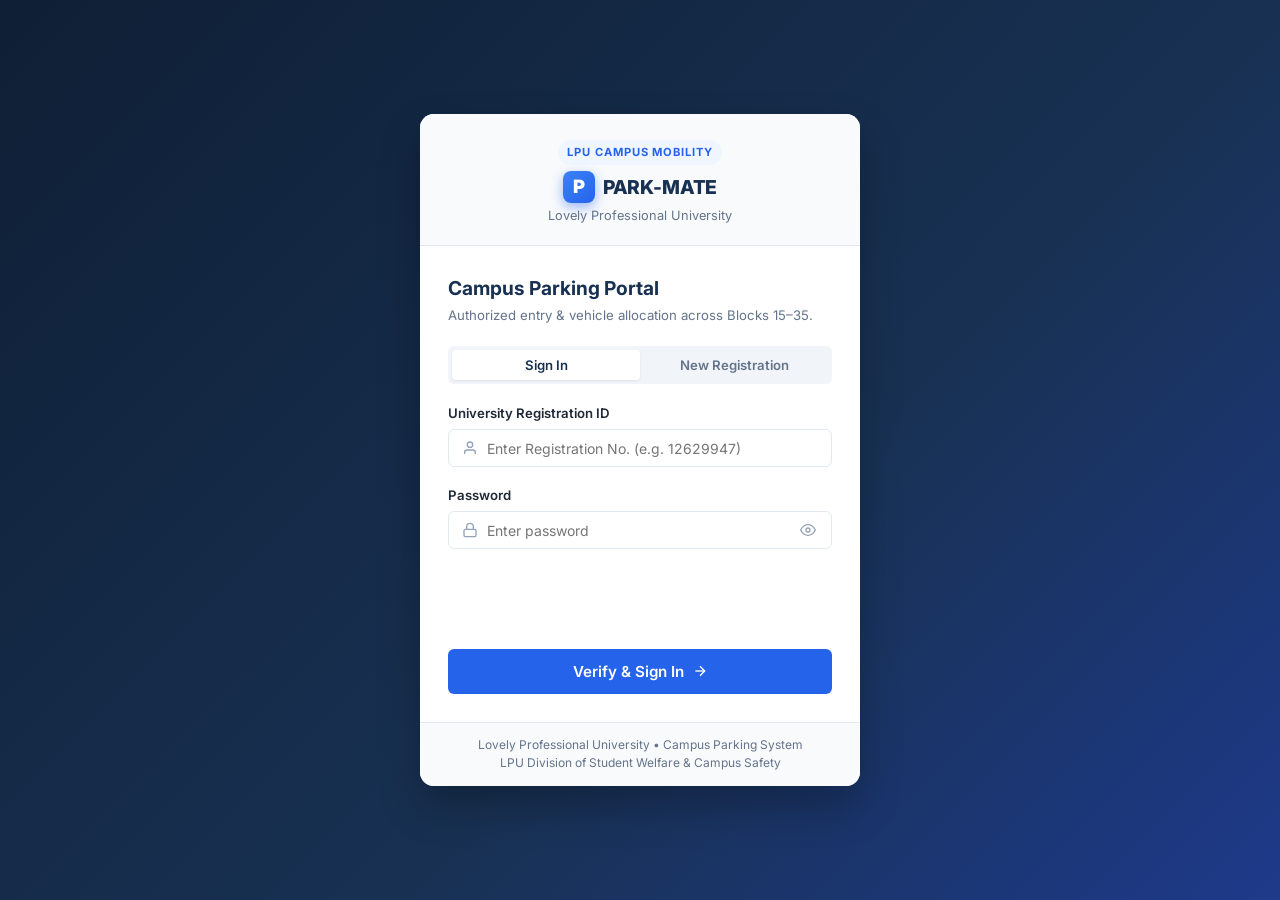
==== commit 71a82656: "Add files via upload" ====
--- a/PARK-MATE/index.html
+++ b/PARK-MATE/index.html
@@ -1,1607 +1,992 @@
-<!doctype html>
+<!DOCTYPE html>
 <html lang="en">
-  <head>
-    <meta charset="UTF-8" />
-    <meta name="viewport" content="width=device-width, initial-scale=1.0" />
-    <title>WHERE DO/DID I PARK? | Lovely Professional University</title>
-    <meta
-      name="description"
-      content="Smart Campus Parking Management System for Lovely Professional University (LPU), Punjab, India."
-    />
-
-    <!-- Modern Clean Typography -->
-    <link rel="preconnect" href="https://fonts.googleapis.com" />
-    <link rel="preconnect" href="https://fonts.gstatic.com" crossorigin />
-    <link
-      href="https://fonts.googleapis.com/css2?family=Inter:wght@300;400;500;600;700&display=swap"
-      rel="stylesheet"
-    />
-
-    <!-- CSS Stylesheets -->
-    <link rel="stylesheet" href="css/style.css" />
-    <link rel="stylesheet" href="css/components.css" />
-    <link rel="stylesheet" href="css/responsive.css" />
-  </head>
-  <body class="theme-lpu">
-    <!-- ==================== VIEW 1: LOGIN SCREEN (DEFAULT FIRST PAGE) ==================== -->
-    <div id="login-view" class="login-wrapper">
-      <div class="login-card">
-        <div class="login-header">
-          <div class="brand-badge">LPU CAMPUS INFRASTRUCTURE</div>
-          <div class="logo-group">
-            <svg
-              class="brand-icon"
-              viewBox="0 0 24 24"
-              fill="none"
-              stroke="currentColor"
-              stroke-width="2"
-              aria-hidden="true"
-            >
-              <path
-                d="M19 17h2c.6 0 1-.4 1-1v-3c0-.9-.7-1.7-1.5-1.9C18.7 10.6 16 10 16 10s-1.3-1.4-2.2-2.3c-.5-.4-1.1-.7-1.8-.7H5c-.6 0-1.1.4-1.4.9l-1.5 2.8C2.1 10.7 2 11.3 2 12v4c0 .6.4 1 1 1h2"
-              />
-              <circle cx="7" cy="17" r="2" />
-              <path d="M9 17h6" />
-              <circle cx="17" cy="17" r="2" />
-            </svg>
-            <h1 class="login-title">PARK-MATE</h1>
-          </div>
-          <p class="login-uni">Lovely Professional University</p>
+<head>
+  <meta charset="UTF-8">
+  <meta name="viewport" content="width=device-width, initial-scale=1.0">
+  <title>PARK-MATE | Lovely Professional University</title>
+  <meta name="description" content="Smart Campus Parking Management System for Lovely Professional University (LPU), Punjab, India.">
+  <link rel="preconnect" href="https://fonts.googleapis.com">
+  <link rel="preconnect" href="https://fonts.gstatic.com" crossorigin>
+  <link href="https://fonts.googleapis.com/css2?family=Inter:wght@300;400;500;600;700;800&display=swap" rel="stylesheet">
+  <link rel="stylesheet" href="css/style.css">
+  <link rel="stylesheet" href="css/components.css">
+  <link rel="stylesheet" href="css/responsive.css">
+  <script src="https://challenges.cloudflare.com/turnstile/v0/api.js" async defer></script>
+</head>
+<body class="theme-lpu">
+
+  <!-- ==================== VIEW 1: AUTHENTICATION SCREEN ==================== -->
+  <div id="login-view" class="login-wrapper">
+    <div class="login-card">
+      <div class="login-header">
+        <div class="brand-badge">LPU CAMPUS MOBILITY</div>
+        <div class="logo-group">
+          <div class="brand-logo-p" style="width: 32px; height: 32px; font-size: 1.15rem; border-radius: 8px;">P</div>
+          <h1 class="login-title">PARK-MATE</h1>
         </div>
-
-        <div class="login-body">
-          <h2 class="form-title">Welcome Back</h2>
-          <p class="form-subtitle">
-            Sign in to manage your campus parking &amp; reservations.
-          </p>
-
-          <!-- Dynamic Error Box -->
-          <div
-            id="login-error"
-            class="alert-box alert-danger hidden"
-            role="alert"
-          >
-            Please enter both User ID and Password.
-          </div>
-
-          <form id="login-form" novalidate>
-            <div class="form-group">
-              <label for="login-userid" class="form-label"
-                >University User ID / Reg. No.</label
-              >
-              <div class="input-icon-wrap">
-                <svg
-                  class="input-icon"
-                  viewBox="0 0 24 24"
-                  fill="none"
-                  stroke="currentColor"
-                  stroke-width="2"
-                  aria-hidden="true"
-                >
-                  <path d="M20 21v-2a4 4 0 0 0-4-4H8a4 4 0 0 0-4 4v2" />
-                  <circle cx="12" cy="7" r="4" />
-                </svg>
-                <input
-                  type="text"
-                  id="login-userid"
-                  class="form-control"
-                  placeholder="e.g. 12019482 or LPU_STAFF_44"
-                  autocomplete="username"
-                  required
-                />
-              </div>
-            </div>
-
-            <div class="form-group">
-              <label for="login-password" class="form-label">Password</label>
-              <div class="input-icon-wrap">
-                <svg
-                  class="input-icon"
-                  viewBox="0 0 24 24"
-                  fill="none"
-                  stroke="currentColor"
-                  stroke-width="2"
-                  aria-hidden="true"
-                >
-                  <rect x="3" y="11" width="18" height="11" rx="2" ry="2" />
-                  <path d="M7 11V7a5 5 0 0 1 10 0v4" />
-                </svg>
-                <input
-                  type="password"
-                  id="login-password"
-                  class="form-control"
-                  placeholder="Enter password"
-                  autocomplete="current-password"
-                  required
-                />
-                <button
-                  type="button"
-                  id="toggle-pwd-btn"
-                  class="pwd-toggle-btn"
-                  title="Show or hide password"
-                  aria-label="Toggle password visibility"
-                >
-                  <svg
-                    id="eye-icon"
-                    viewBox="0 0 24 24"
-                    fill="none"
-                    stroke="currentColor"
-                    stroke-width="2"
-                    aria-hidden="true"
-                  >
-                    <path d="M1 12s4-8 11-8 11 8 11 8-4 8-11 8-11-8-11-8z" />
-                    <circle cx="12" cy="12" r="3" />
-                  </svg>
+        <p class="login-uni">Lovely Professional University</p>
+      </div>
+
+      <div class="login-body">
+        <h2 class="form-title">Campus Parking Portal</h2>
+        <p class="form-subtitle">Authorized entry &amp; vehicle allocation across Blocks 15–35.</p>
+
+        <div class="auth-tabs-group">
+          <button type="button" class="auth-tab-btn active" id="tab-btn-signin">Sign In</button>
+          <button type="button" class="auth-tab-btn" id="tab-btn-signup">New Registration</button>
+        </div>
+
+        <div id="login-error" class="alert-box alert-danger hidden" role="alert"></div>
+
+        <!-- 1. SIGN IN FORM -->
+        <form id="login-form" novalidate>
+          <div class="form-group">
+            <label for="login-userid" class="form-label">University Registration ID</label>
+            <div class="input-icon-wrap">
+              <svg class="input-icon" viewBox="0 0 24 24" fill="none" stroke="currentColor" stroke-width="2"><path d="M20 21v-2a4 4 0 0 0-4-4H8a4 4 0 0 0-4 4v2"/><circle cx="12" cy="7" r="4"/></svg>
+              <input type="text" id="login-userid" class="form-control" placeholder="Enter Registration No. (e.g. 12629947)" autocomplete="username" required>
+            </div>
+          </div>
+
+          <div class="form-group">
+            <label for="login-password" class="form-label">Password</label>
+            <div class="input-icon-wrap">
+              <svg class="input-icon" viewBox="0 0 24 24" fill="none" stroke="currentColor" stroke-width="2"><rect x="3" y="11" width="18" height="11" rx="2" ry="2"/><path d="M7 11V7a5 5 0 0 1 10 0v4"/></svg>
+              <input type="password" id="login-password" class="form-control" placeholder="Enter password" autocomplete="current-password" required>
+              <button type="button" id="toggle-pwd-btn" class="pwd-toggle-btn" title="Toggle password visibility">
+                <svg viewBox="0 0 24 24" fill="none" stroke="currentColor" stroke-width="2"><path d="M1 12s4-8 11-8 11 8 11 8-4 8-11 8-11-8-11-8z"/><circle cx="12" cy="12" r="3"/></svg>
+              </button>
+            </div>
+          </div>
+
+          <div class="captcha-wrapper">
+            <div class="cf-turnstile" data-sitekey="1x00000000000000000000AA" data-theme="light"></div>
+          </div>
+
+          <button type="submit" class="btn btn-primary btn-block btn-lg" id="btn-submit-login">
+            <span>Verify &amp; Sign In</span>
+            <svg viewBox="0 0 24 24" fill="none" stroke="currentColor" stroke-width="2" class="btn-arrow"><line x1="5" y1="12" x2="19" y2="12"/><polyline points="12 5 19 12 12 19"/></svg>
+          </button>
+        </form>
+
+        <!-- 2. SIGN UP FORM -->
+        <form id="signup-form" class="hidden" novalidate>
+          <div class="form-group">
+            <label for="signup-userid" class="form-label">University Registration No.</label>
+            <input type="text" id="signup-userid" class="form-control" placeholder="e.g. 12629999" required>
+          </div>
+
+          <div class="form-group">
+            <label for="signup-fullname" class="form-label">Full Name</label>
+            <input type="text" id="signup-fullname" class="form-control" placeholder="e.g. Gurpreet Singh" required>
+          </div>
+
+          <div class="form-group">
+            <label for="signup-email" class="form-label">Campus Email</label>
+            <input type="email" id="signup-email" class="form-control" placeholder="name.reg@lpu.in" required>
+          </div>
+
+          <div class="form-group">
+            <label for="signup-password" class="form-label">Create Password</label>
+            <input type="password" id="signup-password" class="form-control" placeholder="Minimum 6 characters" required>
+          </div>
+
+          <div class="vehicle-toggle-container">
+            <button type="button" id="btn-toggle-vehicle" class="btn-vehicle-toggle">
+              <span id="veh-toggle-icon" class="toggle-plus-icon">+</span>
+              <span id="veh-toggle-text">Add Vehicle Details (Optional)</span>
+            </button>
+          </div>
+
+          <div id="optional-vehicle-fields" class="optional-vehicle-box hidden">
+            <div class="form-row">
+              <div class="form-group flex-1">
+                <label for="signup-veh-reg" class="form-label">Vehicle Reg. No.</label>
+                <input type="text" id="signup-veh-reg" class="form-control" placeholder="PB 08 XX 0000">
+              </div>
+              <div class="form-group flex-1">
+                <label for="signup-veh-type" class="form-label">Vehicle Category</label>
+                <select id="signup-veh-type" class="form-select">
+                  <option value="4w">Four-Wheeler</option>
+                  <option value="2w">Two-Wheeler</option>
+                </select>
+              </div>
+            </div>
+          </div>
+
+          <div class="captcha-wrapper">
+            <div class="cf-turnstile" data-sitekey="1x00000000000000000000AA" data-theme="light"></div>
+          </div>
+
+          <button type="submit" class="btn btn-primary btn-block btn-lg" id="btn-submit-signup">
+            <span>Register Campus Account</span>
+          </button>
+        </form>
+      </div>
+
+      <div class="login-footer">
+        <p>Lovely Professional University • Campus Parking System</p>
+        <p class="demo-tag" style="color: #64748B;">LPU Division of Student Welfare &amp; Campus Safety</p>
+      </div>
+    </div>
+  </div>
+
+  <!-- ==================== VIEW 2: MAIN APPLICATION DASHBOARD ==================== -->
+  <div id="app-view" class="app-layout hidden">
+    <aside id="app-sidebar" class="sidebar">
+      <div class="sidebar-header">
+        <div class="brand-block">
+          <div class="brand-logo-p">P</div>
+          <div class="brand-text-group">
+            <h2 class="sidebar-title">PARK-MATE</h2>
+            <span class="sidebar-sub">LPU Campus Parking</span>
+          </div>
+        </div>
+        <button id="sidebar-close-btn" class="mobile-close-btn" aria-label="Close sidebar">✕</button>
+      </div>
+
+      <nav class="sidebar-nav">
+        <ul class="nav-list">
+          <li class="nav-item">
+            <button class="nav-link active" data-view="dashboard">
+              <svg viewBox="0 0 24 24" fill="none" stroke="currentColor" stroke-width="2"><rect x="3" y="3" width="7" height="7"/><rect x="14" y="3" width="7" height="7"/><rect x="14" y="14" width="7" height="7"/><rect x="3" y="14" width="7" height="7"/></svg>
+              <span>Dashboard</span>
+            </button>
+          </li>
+          <li class="nav-item">
+            <button class="nav-link" data-view="blocks">
+              <svg viewBox="0 0 24 24" fill="none" stroke="currentColor" stroke-width="2"><circle cx="11" cy="11" r="8"/><line x1="21" y1="21" x2="16.65" y2="16.65"/></svg>
+              <span>Find Parking</span>
+            </button>
+          </li>
+          <li class="nav-item">
+            <button class="nav-link" data-view="map">
+              <svg viewBox="0 0 24 24" fill="none" stroke="currentColor" stroke-width="2"><rect x="3" y="3" width="18" height="18" rx="2"/><path d="M3 9h18"/><path d="M9 21V9"/></svg>
+              <span>Interactive Lot Map</span>
+            </button>
+          </li>
+          <li class="nav-item">
+            <button class="nav-link" data-view="bookings">
+              <svg viewBox="0 0 24 24" fill="none" stroke="currentColor" stroke-width="2"><path d="M14 2H6a2 2 0 0 0-2 2v16a2 2 0 0 0 2 2h12a2 2 0 0 0 2-2V8z"/><polyline points="14 2 14 8 20 8"/><line x1="16" y1="13" x2="8" y2="13"/><line x1="16" y1="17" x2="8" y2="17"/></svg>
+              <span>My Bookings</span>
+              <span id="nav-booking-badge" class="nav-count-badge">2</span>
+            </button>
+          </li>
+          <li class="nav-item">
+            <button class="nav-link" data-view="find-vehicle">
+              <svg viewBox="0 0 24 24" fill="none" stroke="currentColor" stroke-width="2"><path d="M19 17h2c.6 0 1-.4 1-1v-3c0-.9-.7-1.7-1.5-1.9C18.7 10.6 16 10 16 10s-1.3-1.4-2.2-2.3c-.5-.4-1.1-.7-1.8-.7H5c-.6 0-1.1.4-1.4.9l-1.5 2.8C2.1 10.7 2 11.3 2 12v4c0 .6.4 1 1 1h2"/><circle cx="7" cy="17" r="2"/><path d="M9 17h6"/><circle cx="17" cy="17" r="2"/></svg>
+              <span>Find My Parked Vehicle</span>
+            </button>
+          </li>
+          <li class="nav-item">
+            <button class="nav-link" data-view="vehicles">
+              <svg viewBox="0 0 24 24" fill="none" stroke="currentColor" stroke-width="2"><rect x="1" y="3" width="15" height="13"/><polygon points="16 8 20 8 23 11 23 16 16 16 16 8"/><circle cx="5.5" cy="18.5" r="2.5"/><circle cx="18.5" cy="18.5" r="2.5"/></svg>
+              <span>My Vehicles</span>
+            </button>
+          </li>
+          <li class="nav-item">
+            <button class="nav-link" data-view="navigation">
+              <svg viewBox="0 0 24 24" fill="none" stroke="currentColor" stroke-width="2"><circle cx="12" cy="12" r="10"/><polygon points="16.24 7.76 14.12 14.12 7.76 16.24 9.88 9.88 16.24 7.76"/></svg>
+              <span>Campus Navigation</span>
+            </button>
+          </li>
+          <li class="nav-item">
+            <button class="nav-link" data-view="notifications">
+              <svg viewBox="0 0 24 24" fill="none" stroke="currentColor" stroke-width="2"><path d="M18 8A6 6 0 0 0 6 8c0 7-3 9-3 9h18s-3-2-3-9"/><path d="M13.73 21a2 2 0 0 1-3.46 0"/></svg>
+              <span>Notifications</span>
+              <span id="nav-notif-badge" class="nav-count-badge red">3</span>
+            </button>
+          </li>
+          <li class="nav-item">
+            <button class="nav-link" data-view="profile">
+              <svg viewBox="0 0 24 24" fill="none" stroke="currentColor" stroke-width="2"><path d="M20 21v-2a4 4 0 0 0-4-4H8a4 4 0 0 0-4 4v2"/><circle cx="12" cy="7" r="4"/></svg>
+              <span>My Profile</span>
+            </button>
+          </li>
+          <li class="nav-item">
+            <button class="nav-link admin-pill" data-view="admin">
+              <svg viewBox="0 0 24 24" fill="none" stroke="currentColor" stroke-width="2"><path d="M12 22s8-4 8-10V5l-8-3-8 3v7c0 6 8 10 8 10z"/></svg>
+              <span>Campus Admin Portal</span>
+            </button>
+          </li>
+        </ul>
+      </nav>
+
+      <div class="sidebar-footer">
+        <button id="btn-logout" class="btn-logout" title="Log out">
+          <svg viewBox="0 0 24 24" fill="none" stroke="currentColor" stroke-width="2"><path d="M9 21H5a2 2 0 0 1-2-2V5a2 2 0 0 1 2-2h4"/><polyline points="16 17 21 12 16 7"/><line x1="21" y1="12" x2="9" y2="12"/></svg>
+          <span>Sign Out</span>
+        </button>
+      </div>
+    </aside>
+
+    <!-- Main Workspace -->
+    <main class="main-content">
+      <header class="topbar">
+        <div class="topbar-left">
+          <button id="mobile-toggle-btn" class="hamburger-btn" aria-label="Toggle navigation menu">
+            <svg viewBox="0 0 24 24" fill="none" stroke="currentColor" stroke-width="2"><line x1="3" y1="12" x2="21" y2="12"/><line x1="3" y1="6" x2="21" y2="6"/><line x1="3" y1="18" x2="21" y2="18"/></svg>
+          </button>
+          <div class="uni-header-tag">
+            <span class="uni-name">Lovely Professional University</span>
+            <span class="campus-sub">Phagwara, Punjab • Smart Campus Parking System</span>
+          </div>
+        </div>
+
+        <div class="topbar-search">
+          <svg viewBox="0 0 24 24" fill="none" stroke="currentColor" stroke-width="2"><circle cx="11" cy="11" r="8"/><line x1="21" y1="21" x2="16.65" y2="16.65"/></svg>
+          <input type="text" id="global-search-input" placeholder="Search Block (15–35), Slot ID, or Zone..." aria-label="Search blocks or slots">
+        </div>
+
+        <div class="topbar-right">
+          <div class="dropdown-wrap">
+            <button id="btn-notif-dropdown" class="icon-round-btn" aria-label="Open notifications dropdown">
+              <svg viewBox="0 0 24 24" fill="none" stroke="currentColor" stroke-width="2"><path d="M18 8A6 6 0 0 0 6 8c0 7-3 9-3 9h18s-3-2-3-9"/><path d="M13.73 21a2 2 0 0 1-3.46 0"/></svg>
+              <span id="top-notif-badge" class="badge-dot"></span>
+            </button>
+            <div id="notif-dropdown-menu" class="dropdown-card hidden">
+              <div class="dropdown-header">
+                <strong>Recent Activity &amp; Alerts</strong>
+                <button id="btn-mark-all-read" class="link-btn">Mark all read</button>
+              </div>
+              <ul id="dropdown-notif-list" class="dropdown-list"></ul>
+              <div class="dropdown-footer">
+                <button class="nav-switch-btn" data-view="notifications">View All Notifications</button>
+              </div>
+            </div>
+          </div>
+
+          <div class="user-pill" id="user-pill-btn" data-view="profile">
+            <div class="avatar-circle" id="user-avatar-initials">U</div>
+            <div class="user-meta">
+              <span class="user-id-text" id="top-user-display">User</span>
+              <span class="user-role-text">LPU Student / Staff</span>
+            </div>
+          </div>
+        </div>
+      </header>
+
+      <!-- Content Views Container -->
+      <div id="views-container" class="views-wrapper">
+
+        <!-- VIEW: DASHBOARD -->
+        <section id="view-dashboard" class="content-view active">
+          <div class="welcome-banner">
+            <div class="banner-text">
+              <h1 class="welcome-heading">Hello, <span id="dash-user-name">Student</span> 👋</h1>
+              <p class="welcome-sub">Find your parking. Save your time across LPU Academic Blocks 15 to 35.</p>
+            </div>
+            <div class="banner-actions">
+              <button class="btn btn-primary btn-cta" data-action="goto-blocks">
+                <svg viewBox="0 0 24 24" fill="none" stroke="currentColor" stroke-width="2"><circle cx="12" cy="12" r="10"/><line x1="12" y1="8" x2="12" y2="16"/><line x1="8" y1="12" x2="16" y2="12"/></svg>
+                <span>Find Available Parking</span>
+              </button>
+              <button class="btn btn-secondary" data-action="goto-vehicle">
+                <svg viewBox="0 0 24 24" fill="none" stroke="currentColor" stroke-width="2"><circle cx="12" cy="12" r="10"/><path d="M12 8v4l3 3"/></svg>
+                <span>Find My Vehicle</span>
+              </button>
+            </div>
+          </div>
+
+          <div class="stats-grid">
+            <div class="stat-card">
+              <div class="stat-icon-wrap blue"><svg viewBox="0 0 24 24" fill="none" stroke="currentColor" stroke-width="2"><rect x="3" y="3" width="18" height="18" rx="2"/><line x1="3" y1="9" x2="21" y2="9"/></svg></div>
+              <div class="stat-info">
+                <span class="stat-label">Total Parking Capacity</span>
+                <span class="stat-value" id="kpi-total-slots">0</span>
+                <span class="stat-sub">Across Blocks 15–35</span>
+              </div>
+            </div>
+
+            <div class="stat-card">
+              <div class="stat-icon-wrap green"><svg viewBox="0 0 24 24" fill="none" stroke="currentColor" stroke-width="2"><circle cx="12" cy="12" r="10"/><polyline points="9 12 11 14 15 10"/></svg></div>
+              <div class="stat-info">
+                <span class="stat-label">Available Spaces</span>
+                <span class="stat-value text-green" id="kpi-avail-slots">0</span>
+                <span class="stat-sub" id="kpi-avail-pct">0% free right now</span>
+              </div>
+            </div>
+
+            <div class="stat-card">
+              <div class="stat-icon-wrap red"><svg viewBox="0 0 24 24" fill="none" stroke="currentColor" stroke-width="2"><circle cx="12" cy="12" r="10"/><line x1="15" y1="9" x2="9" y2="15"/><line x1="9" y1="9" x2="15" y2="15"/></svg></div>
+              <div class="stat-info">
+                <span class="stat-label">Occupied Spaces</span>
+                <span class="stat-value text-red" id="kpi-occ-slots">0</span>
+                <span class="stat-sub">Active campus parking</span>
+              </div>
+            </div>
+
+            <div class="stat-card">
+              <div class="stat-icon-wrap purple"><svg viewBox="0 0 24 24" fill="none" stroke="currentColor" stroke-width="2"><path d="M14 2H6a2 2 0 0 0-2 2v16a2 2 0 0 0 2 2h12a2 2 0 0 0 2-2V8z"/><polyline points="14 2 14 8 20 8"/></svg></div>
+              <div class="stat-info">
+                <span class="stat-label">Your Active Reservations</span>
+                <span class="stat-value text-purple" id="kpi-user-bookings">0</span>
+                <span class="stat-sub">Click to inspect pass</span>
+              </div>
+            </div>
+          </div>
+
+          <div class="dashboard-cols">
+            <div class="card col-span-2">
+              <div class="card-header">
+                <div>
+                  <h3 class="card-title">Campus Parking Availability Overview</h3>
+                  <p class="card-sub">Real-time status across University Blocks 15 through 35</p>
+                </div>
+                <button class="btn btn-sm btn-outline" data-action="goto-blocks">View Detailed Grid →</button>
+              </div>
+              <div class="card-body">
+                <div class="block-mini-grid" id="dash-blocks-overview"></div>
+              </div>
+            </div>
+
+            <div class="card">
+              <div class="card-header">
+                <div>
+                  <h3 class="card-title">Recent Activity</h3>
+                  <p class="card-sub">Live Gate &amp; Sensor Activity</p>
+                </div>
+              </div>
+              <div class="card-body">
+                <ul class="activity-timeline" id="dash-activity-list"></ul>
+              </div>
+            </div>
+          </div>
+        </section>
+
+        <!-- VIEW: BLOCK SELECTION (15–35) -->
+        <section id="view-blocks" class="content-view">
+          <div class="section-title-wrap">
+            <div>
+              <h2 class="page-title">University Blocks Parking</h2>
+              <p class="page-sub">Select any block from Block 15 to Block 35 to inspect parking bays and reserve your space.</p>
+            </div>
+            <div class="filter-controls">
+              <div class="search-box">
+                <svg viewBox="0 0 24 24" fill="none" stroke="currentColor" stroke-width="2"><circle cx="11" cy="11" r="8"/><line x1="21" y1="21" x2="16.65" y2="16.65"/></svg>
+                <input type="text" id="block-filter-input" placeholder="Filter by Block number (e.g. 25)...">
+              </div>
+              <select id="block-sort-select" class="form-select">
+                <option value="number-asc">Sort: Block (15 → 35)</option>
+                <option value="avail-desc">Highest Availability</option>
+                <option value="avail-asc">Lowest Availability</option>
+              </select>
+            </div>
+          </div>
+
+          <div class="legend-bar">
+            <span class="legend-item"><span class="legend-dot green"></span> 70%+ Available (Ample Space)</span>
+            <span class="legend-item"><span class="legend-dot yellow"></span> 30%–69% Available (Moderate)</span>
+            <span class="legend-item"><span class="legend-dot red"></span> &lt;30% Available (Filling Fast)</span>
+          </div>
+
+          <div class="blocks-grid" id="full-blocks-grid"></div>
+        </section>
+
+        <!-- VIEW: INTERACTIVE PARKING MAP -->
+        <section id="view-map" class="content-view">
+          <div class="map-controls-header">
+            <div>
+              <div class="lot-picker-row">
+                <h2 class="page-title" id="map-lot-title">Block 15 Parking Bay</h2>
+                <select id="map-block-selector" class="form-select inline-block-select" aria-label="Select campus block"></select>
+              </div>
+              <p class="page-sub" id="map-lot-sub">Interactive lot floorplan with designated zones, driving lanes, and slots.</p>
+            </div>
+
+            <div class="map-toolbar">
+              <div class="filter-buttons-group">
+                <button class="filter-btn active" data-filter="all">All Slots</button>
+                <button class="filter-btn" data-filter="available"><span class="dot-sm green"></span> Available</button>
+                <button class="filter-btn" data-filter="occupied"><span class="dot-sm red"></span> Occupied</button>
+                <button class="filter-btn" data-filter="reserved"><span class="dot-sm orange"></span> Reserved</button>
+                <button class="filter-btn" data-filter="4w">Four-Wheeler</button>
+                <button class="filter-btn" data-filter="2w">Two-Wheeler</button>
+              </div>
+
+              <div class="zoom-buttons-group">
+                <button id="map-zoom-in" class="btn-tool" title="Zoom in">+</button>
+                <button id="map-zoom-out" class="btn-tool" title="Zoom out">−</button>
+                <button id="map-zoom-reset" class="btn-tool" title="Reset zoom">Reset</button>
+              </div>
+            </div>
+          </div>
+
+          <div class="parking-garage-stage" id="garage-viewport">
+            <div class="garage-canvas" id="garage-canvas"></div>
+          </div>
+
+          <div id="slot-detail-drawer" class="slot-drawer hidden">
+            <div class="drawer-header">
+              <div>
+                <span class="badge-slot" id="drawer-slot-badge">B15-P001</span>
+                <h3 class="drawer-title" id="drawer-slot-title">Selected Parking Space</h3>
+              </div>
+              <button id="btn-close-drawer" class="btn-close" aria-label="Close details">✕</button>
+            </div>
+
+            <div class="drawer-body">
+              <div class="drawer-meta-grid">
+                <div class="meta-item">
+                  <span class="meta-label">Campus Block</span>
+                  <span class="meta-val" id="drawer-meta-block">Block 15</span>
+                </div>
+                <div class="meta-item">
+                  <span class="meta-label">Zone / Level</span>
+                  <span class="meta-val" id="drawer-meta-zone">Ground Floor (Zone A)</span>
+                </div>
+                <div class="meta-item">
+                  <span class="meta-label">Vehicle Compatibility</span>
+                  <span class="meta-val" id="drawer-meta-compat">Four-Wheeler / EV</span>
+                </div>
+                <div class="meta-item">
+                  <span class="meta-label">Current Status</span>
+                  <span class="meta-val" id="drawer-meta-status"><span class="status-pill status-avail">Available</span></span>
+                </div>
+              </div>
+
+              <div id="drawer-booking-form-wrap" class="booking-quick-form">
+                <h4 class="form-section-title">Schedule Parking Reservation</h4>
+                <div class="form-row">
+                  <div class="form-group flex-1">
+                    <label for="book-date" class="form-label">Date</label>
+                    <input type="date" id="book-date" class="form-control" required>
+                  </div>
+                  <div class="form-group flex-1">
+                    <label for="book-time" class="form-label">Arrival Time</label>
+                    <input type="time" id="book-time" class="form-control" required>
+                  </div>
+                </div>
+
+                <div class="form-row">
+                  <div class="form-group flex-1">
+                    <label for="book-duration" class="form-label">Parking Duration</label>
+                    <select id="book-duration" class="form-select">
+                      <option value="1">1 Hour</option>
+                      <option value="2" selected>2 Hours (Standard Class)</option>
+                      <option value="4">4 Hours (Half Day)</option>
+                      <option value="8">8 Hours (Full Campus Day)</option>
+                    </select>
+                  </div>
+                  <div class="form-group flex-1">
+                    <label for="book-vehicle-select" class="form-label">Vehicle Registration</label>
+                    <select id="book-vehicle-select" class="form-select"></select>
+                  </div>
+                </div>
+
+                <div class="fee-free-notice">
+                  <span class="free-pill">FREE PARKING</span>
+                  <span>Campus parking for registered LPU students &amp; staff is ₹0.00</span>
+                </div>
+
+                <button type="button" id="btn-proceed-booking" class="btn btn-primary btn-block btn-lg">
+                  <span>Continue to Booking (Opens in New Tab)</span>
+                  <svg viewBox="0 0 24 24" fill="none" stroke="currentColor" stroke-width="2"><path d="M18 13v6a2 2 0 0 1-2 2H5a2 2 0 0 1-2-2V8a2 2 0 0 1 2-2h6"/><polyline points="15 3 21 3 21 9"/><line x1="10" y1="14" x2="21" y2="3"/></svg>
                 </button>
               </div>
-            </div>
-
-            <div class="form-actions-inline">
-              <label class="checkbox-label">
-                <input type="checkbox" id="remember-me" checked />
-                <span>Remember me on this campus device</span>
-              </label>
-            </div>
-
-            <button
-              type="submit"
-              class="btn btn-primary btn-block btn-lg"
-              id="btn-submit-login"
-            >
-              <span>Sign In to Campus Parking</span>
-              <svg
-                viewBox="0 0 24 24"
-                fill="none"
-                stroke="currentColor"
-                stroke-width="2"
-                class="btn-arrow"
-                aria-hidden="true"
-              >
-                <line x1="5" y1="12" x2="19" y2="12" />
-                <polyline points="12 5 19 12 12 19" />
-              </svg>
-            </button>
-          </form>
-        </div>
-
-        <div class="login-footer">
-          <p>Lovely Professional University • Campus Parking System</p>
-          <p class="demo-tag" style="color: #64748B;">LPU Division of Student Welfare &amp; Campus Safety</p>
-        </div>
-      </div>
-    </div>
-
-    <!-- ==================== VIEW 2: MAIN APPLICATION DASHBOARD ==================== -->
-    <div id="app-view" class="app-layout hidden">
-      <!-- Sidebar Navigation -->
-      <aside id="app-sidebar" class="sidebar">
-        <div class="sidebar-header">
-          <div class="brand-block">
-            <svg
-              class="sidebar-brand-icon"
-              viewBox="0 0 24 24"
-              fill="none"
-              stroke="currentColor"
-              stroke-width="2"
-              aria-hidden="true"
-            >
-              <path
-                d="M19 17h2c.6 0 1-.4 1-1v-3c0-.9-.7-1.7-1.5-1.9C18.7 10.6 16 10 16 10s-1.3-1.4-2.2-2.3c-.5-.4-1.1-.7-1.8-.7H5c-.6 0-1.1.4-1.4.9l-1.5 2.8C2.1 10.7 2 11.3 2 12v4c0 .6.4 1 1 1h2"
-              />
-              <circle cx="7" cy="17" r="2" />
-              <path d="M9 17h6" />
-              <circle cx="17" cy="17" r="2" />
-            </svg>
+
+              <div id="drawer-occupied-msg" class="occupied-message-card hidden">
+                <div class="occ-icon">⛔</div>
+                <h4>Currently Occupied</h4>
+                <p>This slot is occupied by another vehicle or reserved for official campus duty. Please pick an available (green) slot.</p>
+              </div>
+            </div>
+          </div>
+        </section>
+
+        <!-- VIEW: MY BOOKINGS -->
+        <section id="view-bookings" class="content-view">
+          <div class="section-title-wrap">
             <div>
-              <h2 class="sidebar-title">PARK-MATE</h2>
-              <span class="sidebar-sub">LPU Campus</span>
-            </div>
-          </div>
-          <button
-            id="sidebar-close-btn"
-            class="mobile-close-btn"
-            aria-label="Close sidebar"
-          >
-            ✕
-          </button>
-        </div>
-
-        <nav class="sidebar-nav">
-          <ul class="nav-list">
-            <li class="nav-item">
-              <button class="nav-link active" data-view="dashboard">
-                <svg
-                  viewBox="0 0 24 24"
-                  fill="none"
-                  stroke="currentColor"
-                  stroke-width="2"
-                  aria-hidden="true"
-                >
-                  <rect x="3" y="3" width="7" height="7" />
-                  <rect x="14" y="3" width="7" height="7" />
-                  <rect x="14" y="14" width="7" height="7" />
-                  <rect x="3" y="14" width="7" height="7" />
-                </svg>
-                <span>Dashboard</span>
-              </button>
-            </li>
-            <li class="nav-item">
-              <button class="nav-link" data-view="blocks">
-                <svg
-                  viewBox="0 0 24 24"
-                  fill="none"
-                  stroke="currentColor"
-                  stroke-width="2"
-                  aria-hidden="true"
-                >
-                  <polygon
-                    points="1 6 1 22 8 18 16 22 23 18 23 2 16 6 8 2 1 6"
-                  />
-                  <line x1="8" y1="2" x2="8" y2="18" />
-                  <line x1="16" y1="6" x2="16" y2="22" />
-                </svg>
-                <span>Find Parking (15–35)</span>
-              </button>
-            </li>
-            <li class="nav-item">
-              <button class="nav-link" data-view="map">
-                <svg
-                  viewBox="0 0 24 24"
-                  fill="none"
-                  stroke="currentColor"
-                  stroke-width="2"
-                  aria-hidden="true"
-                >
-                  <rect x="3" y="3" width="18" height="18" rx="2" />
-                  <path d="M3 9h18" />
-                  <path d="M9 21V9" />
-                </svg>
-                <span>Interactive Lot Map</span>
-              </button>
-            </li>
-            <li class="nav-item">
-              <button class="nav-link" data-view="bookings">
-                <svg
-                  viewBox="0 0 24 24"
-                  fill="none"
-                  stroke="currentColor"
-                  stroke-width="2"
-                  aria-hidden="true"
-                >
-                  <path
-                    d="M14 2H6a2 2 0 0 0-2 2v16a2 2 0 0 0 2 2h12a2 2 0 0 0 2-2V8z"
-                  />
-                  <polyline points="14 2 14 8 20 8" />
-                  <line x1="16" y1="13" x2="8" y2="13" />
-                  <line x1="16" y1="17" x2="8" y2="17" />
-                  <polyline points="10 9 9 9 8 9" />
-                </svg>
-                <span>My Bookings</span>
-                <span id="nav-booking-badge" class="nav-count-badge">0</span>
-              </button>
-            </li>
-            <li class="nav-item">
-              <button class="nav-link" data-view="find-vehicle">
-                <svg
-                  viewBox="0 0 24 24"
-                  fill="none"
-                  stroke="currentColor"
-                  stroke-width="2"
-                  aria-hidden="true"
-                >
-                  <circle cx="12" cy="12" r="10" />
-                  <path d="M12 8v4l3 3" />
-                </svg>
-                <span>Find My Parked Car</span>
-              </button>
-            </li>
-            <li class="nav-item">
-              <button class="nav-link" data-view="vehicles">
-                <svg
-                  viewBox="0 0 24 24"
-                  fill="none"
-                  stroke="currentColor"
-                  stroke-width="2"
-                  aria-hidden="true"
-                >
-                  <rect x="1" y="3" width="15" height="13" />
-                  <polygon points="16 8 20 8 23 11 23 16 16 16 16 8" />
-                  <circle cx="5.5" cy="18.5" r="2.5" />
-                  <circle cx="18.5" cy="18.5" r="2.5" />
-                </svg>
-                <span>My Vehicles</span>
-              </button>
-            </li>
-            <li class="nav-item">
-              <button class="nav-link" data-view="navigation">
-                <svg
-                  viewBox="0 0 24 24"
-                  fill="none"
-                  stroke="currentColor"
-                  stroke-width="2"
-                  aria-hidden="true"
-                >
-                  <circle cx="12" cy="12" r="10" />
-                  <polygon
-                    points="16.24 7.76 14.12 14.12 7.76 16.24 9.88 9.88 16.24 7.76"
-                  />
-                </svg>
-                <span>Campus Navigation</span>
-              </button>
-            </li>
-            <li class="nav-item">
-              <button class="nav-link" data-view="notifications">
-                <svg
-                  viewBox="0 0 24 24"
-                  fill="none"
-                  stroke="currentColor"
-                  stroke-width="2"
-                  aria-hidden="true"
-                >
-                  <path d="M18 8A6 6 0 0 0 6 8c0 7-3 9-3 9h18s-3-2-3-9" />
-                  <path d="M13.73 21a2 2 0 0 1-3.46 0" />
-                </svg>
-                <span>Notifications</span>
-                <span id="nav-notif-badge" class="nav-count-badge red">3</span>
-              </button>
-            </li>
-            <li class="nav-item">
-              <button class="nav-link" data-view="profile">
-                <svg
-                  viewBox="0 0 24 24"
-                  fill="none"
-                  stroke="currentColor"
-                  stroke-width="2"
-                  aria-hidden="true"
-                >
-                  <path d="M20 21v-2a4 4 0 0 0-4-4H8a4 4 0 0 0-4 4v2" />
-                  <circle cx="12" cy="7" r="4" />
-                </svg>
-                <span>My Profile</span>
-              </button>
-            </li>
-            <li class="nav-item">
-              <button class="nav-link admin-pill" data-view="admin">
-                <svg
-                  viewBox="0 0 24 24"
-                  fill="none"
-                  stroke="currentColor"
-                  stroke-width="2"
-                  aria-hidden="true"
-                >
-                  <path d="M12 22s8-4 8-10V5l-8-3-8 3v7c0 6 8 10 8 10z" />
-                </svg>
-                <span>Campus Admin Portal</span>
-              </button>
-            </li>
-          </ul>
-        </nav>
-
-        <div class="sidebar-footer">
-          <button id="btn-logout" class="btn-logout" title="Log out">
-            <svg
-              viewBox="0 0 24 24"
-              fill="none"
-              stroke="currentColor"
-              stroke-width="2"
-              aria-hidden="true"
-            >
-              <path d="M9 21H5a2 2 0 0 1-2-2V5a2 2 0 0 1 2-2h4" />
-              <polyline points="16 17 21 12 16 7" />
-              <line x1="21" y1="12" x2="9" y2="12" />
-            </svg>
-            <span>Sign Out</span>
-          </button>
-        </div>
-      </aside>
-
-      <!-- Main Workspace -->
-      <main class="main-content">
-        <!-- Top Header Navigation Bar -->
-        <header class="topbar">
-          <div class="topbar-left">
-            <button
-              id="mobile-toggle-btn"
-              class="hamburger-btn"
-              aria-label="Toggle navigation menu"
-            >
-              <svg
-                viewBox="0 0 24 24"
-                fill="none"
-                stroke="currentColor"
-                stroke-width="2"
-                aria-hidden="true"
-              >
-                <line x1="3" y1="12" x2="21" y2="12" />
-                <line x1="3" y1="6" x2="21" y2="6" />
-                <line x1="3" y1="18" x2="21" y2="18" />
-              </svg>
-            </button>
-            <div class="uni-header-tag">
-              <span class="uni-name">Lovely Professional University</span>
-              <span class="campus-sub"
-                >Phagwara, Punjab • Smart Campus Parking System</span
-              >
-            </div>
-          </div>
-
-          <div class="topbar-search">
-            <svg
-              viewBox="0 0 24 24"
-              fill="none"
-              stroke="currentColor"
-              stroke-width="2"
-              aria-hidden="true"
-            >
-              <circle cx="11" cy="11" r="8" />
-              <line x1="21" y1="21" x2="16.65" y2="16.65" />
-            </svg>
-            <input
-              type="text"
-              id="global-search-input"
-              placeholder="Search Block (15–35), Slot ID, or Zone..."
-              aria-label="Search blocks or slots"
-            />
-          </div>
-
-          <div class="topbar-right">
-            <!-- Notification Dropdown -->
-            <div class="dropdown-wrap">
-              <button
-                id="btn-notif-dropdown"
-                class="icon-round-btn"
-                aria-label="Open notifications dropdown"
-              >
-                <svg
-                  viewBox="0 0 24 24"
-                  fill="none"
-                  stroke="currentColor"
-                  stroke-width="2"
-                  aria-hidden="true"
-                >
-                  <path d="M18 8A6 6 0 0 0 6 8c0 7-3 9-3 9h18s-3-2-3-9" />
-                  <path d="M13.73 21a2 2 0 0 1-3.46 0" />
-                </svg>
-                <span id="top-notif-badge" class="badge-dot"></span>
-              </button>
-              <div id="notif-dropdown-menu" class="dropdown-card hidden">
-                <div class="dropdown-header">
-                  <strong>Recent Activity &amp; Alerts</strong>
-                  <button id="btn-mark-all-read" class="link-btn">
-                    Mark all read
-                  </button>
-                </div>
-                <ul id="dropdown-notif-list" class="dropdown-list">
-                  <!-- Dynamically populated via JS -->
-                </ul>
-                <div class="dropdown-footer">
-                  <button class="nav-switch-btn" data-view="notifications">
-                    View All Notifications
-                  </button>
-                </div>
-              </div>
-            </div>
-
-            <!-- User Profile Pill -->
-            <div class="user-pill" id="user-pill-btn" data-view="profile">
-              <div class="avatar-circle" id="user-avatar-initials">U</div>
-              <div class="user-meta">
-                <span class="user-id-text" id="top-user-display">User</span>
-                <span class="user-role-text">LPU Student / Staff</span>
-              </div>
-            </div>
-          </div>
-        </header>
-
-        <!-- Content Views Container -->
-        <div id="views-container" class="views-wrapper">
-          <!-- ==================== SECTION 1: DASHBOARD ==================== -->
-          <section id="view-dashboard" class="content-view active">
-            <div class="welcome-banner">
-              <div class="banner-text">
-                <h1 class="welcome-heading">
-                  Hello, <span id="dash-user-name">Student</span> 👋
-                </h1>
-                <p class="welcome-sub">
-                  Find your parking. Save your time across LPU Academic Blocks
-                  15 to 35.
-                </p>
-              </div>
-              <div class="banner-actions">
-                <button
-                  class="btn btn-primary btn-cta"
-                  data-action="goto-blocks"
-                >
-                  <svg
-                    viewBox="0 0 24 24"
-                    fill="none"
-                    stroke="currentColor"
-                    stroke-width="2"
-                    aria-hidden="true"
-                  >
-                    <circle cx="12" cy="12" r="10" />
-                    <line x1="12" y1="8" x2="12" y2="16" />
-                    <line x1="8" y1="12" x2="16" y2="12" />
-                  </svg>
-                  <span>Find Available Parking</span>
-                </button>
-                <button class="btn btn-secondary" data-action="goto-vehicle">
-                  <svg
-                    viewBox="0 0 24 24"
-                    fill="none"
-                    stroke="currentColor"
-                    stroke-width="2"
-                    aria-hidden="true"
-                  >
-                    <circle cx="12" cy="12" r="10" />
-                    <path d="M12 8v4l3 3" />
-                  </svg>
-                  <span>Find My Vehicle</span>
-                </button>
-              </div>
-            </div>
-
-            <!-- Dynamic Statistics Widgets -->
-            <div class="stats-grid">
-              <div class="stat-card">
-                <div class="stat-icon-wrap blue">
-                  <svg
-                    viewBox="0 0 24 24"
-                    fill="none"
-                    stroke="currentColor"
-                    stroke-width="2"
-                    aria-hidden="true"
-                  >
-                    <rect x="3" y="3" width="18" height="18" rx="2" />
-                    <line x1="3" y1="9" x2="21" y2="9" />
-                  </svg>
-                </div>
-                <div class="stat-info">
-                  <span class="stat-label">Total Parking Capacity</span>
-                  <span class="stat-value" id="kpi-total-slots">0</span>
-                  <span class="stat-sub">Across Blocks 15–35</span>
-                </div>
-              </div>
-
-              <div class="stat-card">
-                <div class="stat-icon-wrap green">
-                  <svg
-                    viewBox="0 0 24 24"
-                    fill="none"
-                    stroke="currentColor"
-                    stroke-width="2"
-                    aria-hidden="true"
-                  >
-                    <circle cx="12" cy="12" r="10" />
-                    <polyline points="9 12 11 14 15 10" />
-                  </svg>
-                </div>
-                <div class="stat-info">
-                  <span class="stat-label">Available Spaces</span>
-                  <span class="stat-value text-green" id="kpi-avail-slots"
-                    >0</span
-                  >
-                  <span class="stat-sub" id="kpi-avail-pct"
-                    >0% free right now</span
-                  >
-                </div>
-              </div>
-
-              <div class="stat-card">
-                <div class="stat-icon-wrap red">
-                  <svg
-                    viewBox="0 0 24 24"
-                    fill="none"
-                    stroke="currentColor"
-                    stroke-width="2"
-                    aria-hidden="true"
-                  >
-                    <circle cx="12" cy="12" r="10" />
-                    <line x1="15" y1="9" x2="9" y2="15" />
-                    <line x1="9" y1="9" x2="15" y2="15" />
-                  </svg>
-                </div>
-                <div class="stat-info">
-                  <span class="stat-label">Occupied Spaces</span>
-                  <span class="stat-value text-red" id="kpi-occ-slots">0</span>
-                  <span class="stat-sub">Active campus parking</span>
-                </div>
-              </div>
-
-              <div class="stat-card">
-                <div class="stat-icon-wrap purple">
-                  <svg
-                    viewBox="0 0 24 24"
-                    fill="none"
-                    stroke="currentColor"
-                    stroke-width="2"
-                    aria-hidden="true"
-                  >
-                    <path
-                      d="M14 2H6a2 2 0 0 0-2 2v16a2 2 0 0 0 2 2h12a2 2 0 0 0 2-2V8z"
-                    />
-                    <polyline points="14 2 14 8 20 8" />
-                  </svg>
-                </div>
-                <div class="stat-info">
-                  <span class="stat-label">Your Active Reservations</span>
-                  <span class="stat-value text-purple" id="kpi-user-bookings"
-                    >0</span
-                  >
-                  <span class="stat-sub">Click to inspect pass</span>
-                </div>
-              </div>
-            </div>
-
-            <!-- Quick Actions & Highlights -->
-            <div class="dashboard-cols">
-              <div class="card col-span-2">
-                <div class="card-header">
-                  <div>
-                    <h3 class="card-title">
-                      Campus Parking Availability Overview
-                    </h3>
-                    <p class="card-sub">
-                      Real-time status across University Blocks 15 through 35
-                    </p>
-                  </div>
-                  <button
-                    class="btn btn-sm btn-outline"
-                    data-action="goto-blocks"
-                  >
-                    View Detailed Grid →
-                  </button>
-                </div>
-                <div class="card-body">
-                  <div class="block-mini-grid" id="dash-blocks-overview">
-                    <!-- Populated via JS -->
-                  </div>
-                </div>
-              </div>
-
-              <div class="card">
-                <div class="card-header">
-                  <div>
-                    <h3 class="card-title">Recent Activity</h3>
-                    <p class="card-sub">Live Gate &amp; Sensor Activity</p>
-                  </div>
-                </div>
-                <div class="card-body">
-                  <ul class="activity-timeline" id="dash-activity-list">
-                    <!-- Populated via JS -->
-                  </ul>
-                </div>
-              </div>
-            </div>
-          </section>
-
-          <!-- ==================== SECTION 2: BLOCK SELECTION (15–35) ==================== -->
-          <section id="view-blocks" class="content-view">
-            <div class="section-title-wrap">
-              <div>
-                <h2 class="page-title">University Blocks Parking</h2>
-                <p class="page-sub">
-                  Select any block from Block 15 to Block 35 to inspect parking
-                  bays and reserve your space.
-                </p>
-              </div>
-              <div class="filter-controls">
-                <div class="search-box">
-                  <svg
-                    viewBox="0 0 24 24"
-                    fill="none"
-                    stroke="currentColor"
-                    stroke-width="2"
-                    aria-hidden="true"
-                  >
-                    <circle cx="11" cy="11" r="8" />
-                    <line x1="21" y1="21" x2="16.65" y2="16.65" />
-                  </svg>
-                  <input
-                    type="text"
-                    id="block-filter-input"
-                    placeholder="Filter by Block number (e.g. 25)..."
-                  />
-                </div>
-                <select id="block-sort-select" class="form-select">
-                  <option value="number-asc">Sort: Block (15 → 35)</option>
-                  <option value="avail-desc">Highest Availability</option>
-                  <option value="avail-asc">Lowest Availability</option>
-                </select>
-              </div>
-            </div>
-
-            <!-- Availability Legend -->
-            <div class="legend-bar">
-              <span class="legend-item"
-                ><span class="legend-dot green"></span> 70%+ Available (Ample
-                Space)</span
-              >
-              <span class="legend-item"
-                ><span class="legend-dot yellow"></span> 30%–69% Available
-                (Moderate)</span
-              >
-              <span class="legend-item"
-                ><span class="legend-dot red"></span> &lt;30% Available (Filling
-                Fast)</span
-              >
-            </div>
-
-            <div class="blocks-grid" id="full-blocks-grid">
-              <!-- Dynamically populated Blocks 15-35 -->
-            </div>
-          </section>
-
-          <!-- ==================== SECTION 3: INTERACTIVE PARKING MAP ==================== -->
-          <section id="view-map" class="content-view">
-            <div class="map-controls-header">
-              <div>
-                <div class="lot-picker-row">
-                  <h2 class="page-title" id="map-lot-title">
-                    Block 15 Parking Bay
-                  </h2>
-                  <select
-                    id="map-block-selector"
-                    class="form-select inline-block-select"
-                    aria-label="Select campus block"
-                  >
-                    <!-- Block options 15 to 35 -->
-                  </select>
-                </div>
-                <p class="page-sub" id="map-lot-sub">
-                  Interactive lot floorplan with designated zones, driving
-                  lanes, and slots.
-                </p>
-              </div>
-
-              <div class="map-toolbar">
-                <div class="filter-buttons-group">
-                  <button class="filter-btn active" data-filter="all">
-                    All Slots
-                  </button>
-                  <button class="filter-btn" data-filter="available">
-                    <span class="dot-sm green"></span> Available
-                  </button>
-                  <button class="filter-btn" data-filter="occupied">
-                    <span class="dot-sm red"></span> Occupied
-                  </button>
-                  <button class="filter-btn" data-filter="reserved">
-                    <span class="dot-sm orange"></span> Reserved
-                  </button>
-                  <button class="filter-btn" data-filter="4w">
-                    Four-Wheeler
-                  </button>
-                  <button class="filter-btn" data-filter="2w">
-                    Two-Wheeler
-                  </button>
-                </div>
-
-                <div class="zoom-buttons-group">
-                  <button id="map-zoom-in" class="btn-tool" title="Zoom in">
-                    +
-                  </button>
-                  <button id="map-zoom-out" class="btn-tool" title="Zoom out">
-                    −
-                  </button>
-                  <button
-                    id="map-zoom-reset"
-                    class="btn-tool"
-                    title="Reset zoom"
-                  >
-                    Reset
-                  </button>
-                </div>
-              </div>
-            </div>
-
-            <!-- Interactive Garage Layout Stage -->
-            <div class="parking-garage-stage" id="garage-viewport">
-              <div class="garage-canvas" id="garage-canvas">
-                <!-- Visual driving lane and parking bays generated here -->
-              </div>
-            </div>
-
-            <!-- Selected Slot Drawer / Overlay -->
-            <div id="slot-detail-drawer" class="slot-drawer hidden">
-              <div class="drawer-header">
-                <div>
-                  <span class="badge-slot" id="drawer-slot-badge"
-                    >B15-P001</span
-                  >
-                  <h3 class="drawer-title" id="drawer-slot-title">
-                    Selected Parking Space
-                  </h3>
-                </div>
-                <button
-                  id="btn-close-drawer"
-                  class="btn-close"
-                  aria-label="Close details"
-                >
-                  ✕
-                </button>
-              </div>
-
-              <div class="drawer-body">
-                <div class="drawer-meta-grid">
-                  <div class="meta-item">
-                    <span class="meta-label">Campus Block</span>
-                    <span class="meta-val" id="drawer-meta-block"
-                      >Block 15</span
-                    >
-                  </div>
-                  <div class="meta-item">
-                    <span class="meta-label">Zone / Level</span>
-                    <span class="meta-val" id="drawer-meta-zone"
-                      >Ground Floor (Zone A)</span
-                    >
-                  </div>
-                  <div class="meta-item">
-                    <span class="meta-label">Vehicle Compatibility</span>
-                    <span class="meta-val" id="drawer-meta-compat"
-                      >Four-Wheeler / EV</span
-                    >
-                  </div>
-                  <div class="meta-item">
-                    <span class="meta-label">Current Status</span>
-                    <span class="meta-val" id="drawer-meta-status"
-                      ><span class="status-pill status-avail"
-                        >Available</span
-                      ></span
-                    >
-                  </div>
-                </div>
-
-                <!-- Reservation Quick Schedule inside Drawer -->
-                <div id="drawer-booking-form-wrap" class="booking-quick-form">
-                  <h4 class="form-section-title">
-                    Schedule Parking Reservation
-                  </h4>
-
+              <h2 class="page-title">My Parking Reservations</h2>
+              <p class="page-sub">Manage your active passes, view QR gate codes, or cancel upcoming bookings.</p>
+            </div>
+            <div class="tab-pill-group">
+              <button class="tab-btn active" data-tab="all">All (<span id="count-tab-all">0</span>)</button>
+              <button class="tab-btn" data-tab="active">Active (<span id="count-tab-active">0</span>)</button>
+              <button class="tab-btn" data-tab="upcoming">Upcoming (<span id="count-tab-upcoming">0</span>)</button>
+              <button class="tab-btn" data-tab="cancelled">Cancelled (<span id="count-tab-cancelled">0</span>)</button>
+            </div>
+          </div>
+          <div id="bookings-list" class="bookings-grid"></div>
+        </section>
+
+        <!-- VIEW: FIND MY PARKED VEHICLE -->
+        <section id="view-find-vehicle" class="content-view">
+          <div class="section-title-wrap">
+            <div>
+              <h2 class="page-title">Find My Parked Vehicle</h2>
+              <p class="page-sub">Never forget your car or bike location on the 600-acre LPU campus.</p>
+            </div>
+          </div>
+          <div class="find-car-grid">
+            <div class="card" id="saved-location-card">
+              <div class="card-header">
+                <h3 class="card-title">Currently Saved Location</h3>
+                <span class="badge-status-green" id="saved-loc-status">Active Spot</span>
+              </div>
+              <div class="card-body">
+                <div id="saved-loc-content">
+                  <div class="loc-highlight-box">
+                    <div class="loc-block" id="display-saved-block">Block 25</div>
+                    <div class="loc-slot" id="display-saved-slot">B25-P014</div>
+                    <div class="loc-zone" id="display-saved-zone">Zone B • Four-Wheeler</div>
+                  </div>
+                  <div class="saved-details-list">
+                    <div class="detail-row">
+                      <span class="label">Vehicle:</span>
+                      <strong id="display-saved-vehicle">PB 08 AB 1234 (Honda City)</strong>
+                    </div>
+                    <div class="detail-row">
+                      <span class="label">Parked At:</span>
+                      <span id="display-saved-time">Today, 09:30 AM</span>
+                    </div>
+                    <div class="detail-row">
+                      <span class="label">Notes:</span>
+                      <span id="display-saved-notes">Parked near the tree shade close to entrance 2</span>
+                    </div>
+                  </div>
+                  <div class="action-btn-row">
+                    <button class="btn btn-primary" id="btn-show-saved-on-map">
+                      <svg viewBox="0 0 24 24" fill="none" stroke="currentColor" stroke-width="2"><circle cx="12" cy="12" r="10"/><polygon points="16.24 7.76 14.12 14.12 7.76 16.24 9.88 9.88 16.24 7.76"/></svg>
+                      <span>Show on Map &amp; Navigate</span>
+                    </button>
+                    <button class="btn btn-outline" id="btn-clear-saved-loc">Clear Location</button>
+                  </div>
+                </div>
+                <div id="saved-loc-empty" class="empty-state-box hidden">
+                  <div class="empty-icon">🚗</div>
+                  <h4>No Active Parked Vehicle Saved</h4>
+                  <p>Save your slot when you park on campus so you can easily locate it later.</p>
+                </div>
+              </div>
+            </div>
+
+            <div class="card">
+              <div class="card-header">
+                <h3 class="card-title">Save or Update Parking Location</h3>
+                <p class="card-sub">Manually remember where you left your vehicle</p>
+              </div>
+              <div class="card-body">
+                <form id="save-parked-form">
                   <div class="form-row">
                     <div class="form-group flex-1">
-                      <label for="book-date" class="form-label">Date</label>
-                      <input
-                        type="date"
-                        id="book-date"
-                        class="form-control"
-                        required
-                      />
+                      <label for="save-block-select" class="form-label">University Block</label>
+                      <select id="save-block-select" class="form-select" required></select>
                     </div>
                     <div class="form-group flex-1">
-                      <label for="book-time" class="form-label"
-                        >Arrival Time</label
-                      >
-                      <input
-                        type="time"
-                        id="book-time"
-                        class="form-control"
-                        required
-                      />
+                      <label for="save-slot-input" class="form-label">Slot Number / ID</label>
+                      <input type="text" id="save-slot-input" class="form-control" placeholder="e.g. B25-P009 or Bay 4" required>
                     </div>
                   </div>
-
-                  <div class="form-row">
-                    <div class="form-group flex-1">
-                      <label for="book-duration" class="form-label"
-                        >Parking Duration</label
-                      >
-                      <select id="book-duration" class="form-select">
-                        <option value="1">1 Hour</option>
-                        <option value="2" selected>
-                          2 Hours (Standard Class)
-                        </option>
-                        <option value="4">4 Hours (Half Day)</option>
-                        <option value="8">8 Hours (Full Campus Day)</option>
-                      </select>
+                  <div class="form-group">
+                    <label for="save-vehicle-select" class="form-label">Vehicle</label>
+                    <select id="save-vehicle-select" class="form-select" required></select>
+                  </div>
+                  <div class="form-group">
+                    <label for="save-notes-input" class="form-label">Optional Memory Notes</label>
+                    <textarea id="save-notes-input" class="form-control" rows="2" placeholder="e.g. Near Pillar 4B, Opposite Uni-Mall Gate"></textarea>
+                  </div>
+                  <button type="submit" class="btn btn-primary btn-block"><span>Save My Parking Spot</span></button>
+                </form>
+              </div>
+            </div>
+          </div>
+        </section>
+
+        <!-- VIEW: MY VEHICLES -->
+        <section id="view-vehicles" class="content-view">
+          <div class="section-title-wrap">
+            <div>
+              <h2 class="page-title">Registered Campus Vehicles</h2>
+              <p class="page-sub">Manage your two-wheelers and four-wheelers authorized for LPU parking gates.</p>
+            </div>
+            <button class="btn btn-primary" id="btn-open-add-vehicle">
+              <svg viewBox="0 0 24 24" fill="none" stroke="currentColor" stroke-width="2"><line x1="12" y1="5" x2="12" y2="19"/><line x1="5" y1="12" x2="19" y2="12"/></svg>
+              <span>Add Vehicle</span>
+            </button>
+          </div>
+          <div class="vehicles-grid" id="vehicles-container-grid"></div>
+        </section>
+
+        <!-- ==================== REDESIGNED VIEW: CAMPUS NAVIGATION ==================== -->
+        <section id="view-navigation" class="content-view">
+          <!-- Header & Quick Category Filters -->
+          <div class="cnav-header">
+            <div class="cnav-title-area">
+              <div class="cnav-badge-row">
+                <span class="cnav-live-pill"><span class="pulse-dot"></span> 600-ACRE INTERACTIVE GIS</span>
+                <span class="cnav-hint-pill">🖱️ Scroll to Zoom • Hold Left or Right Mouse Button to Drag Map • Click Any Icon for Details</span>
+              </div>
+              <h2 class="page-title">LPU Campus Walking &amp; Driving Navigation</h2>
+              <p class="page-sub">Explore all Academic Blocks (15–35), Division of Admissions (Block 30), School of Law, Hostels (BH 1–7, GH 1–3), Uni-Mall, Uni-Health &amp; Food Courts.</p>
+            </div>
+
+            <!-- Map Search & Category Filter Bar -->
+            <div class="cnav-filter-bar">
+              <div class="cnav-search-wrap">
+                <svg viewBox="0 0 24 24" fill="none" stroke="currentColor" stroke-width="2"><circle cx="11" cy="11" r="8"/><line x1="21" y1="21" x2="16.65" y2="16.65"/></svg>
+                <input type="text" id="cnav-place-search" placeholder="Find place (e.g., Block 30, BSS Cafe, BH-4, Law, Uni-Health)..." autocomplete="off">
+                <div id="cnav-search-results" class="cnav-search-dropdown hidden"></div>
+              </div>
+
+              <div class="cnav-cat-pills" id="cnav-category-filters">
+                <button type="button" class="cnav-cat-btn active" data-category="all">All Places (46)</button>
+                <button type="button" class="cnav-cat-btn" data-category="academic">🎓 Blocks 15–35</button>
+                <button type="button" class="cnav-cat-btn" data-category="admin">🏛️ Admissions &amp; Admin</button>
+                <button type="button" class="cnav-cat-btn" data-category="food">🍔 Food Courts &amp; Cafes</button>
+                <button type="button" class="cnav-cat-btn" data-category="hostel">🏢 Hostels (BH / GH)</button>
+                <button type="button" class="cnav-cat-btn" data-category="amenity">🏥 Mall, Health &amp; Sports</button>
+                <button type="button" class="cnav-cat-btn" data-category="gate">🚧 Campus Gates</button>
+              </div>
+            </div>
+          </div>
+
+          <!-- Main Navigation Workspace: Left Sidebar + Giant Interactive Map -->
+          <div class="cnav-workspace">
+            <!-- Left Control & Route Panel -->
+            <div class="cnav-sidebar-card">
+              <div class="cnav-panel-header">
+                <h3 class="card-title">Campus Route Planner</h3>
+                <button type="button" id="btn-swap-route" class="cnav-swap-btn" title="Swap Starting Point & Destination">⇅ Swap</button>
+              </div>
+
+              <form id="route-planner-form" class="cnav-route-form">
+                <div class="form-group">
+                  <label for="nav-origin" class="form-label">
+                    <span class="pin-dot start"></span> Starting Point
+                  </label>
+                  <select id="nav-origin" class="form-select"></select>
+                </div>
+
+                <div class="form-group">
+                  <label for="nav-destination" class="form-label">
+                    <span class="pin-dot end"></span> Destination Place / Block
+                  </label>
+                  <select id="nav-destination" class="form-select"></select>
+                </div>
+
+                <div class="cnav-mode-row">
+                  <button type="button" class="cnav-mode-btn active" data-mode="walk">🚶 Walking</button>
+                  <button type="button" class="cnav-mode-btn" data-mode="drive">🚗 Driving / Bike</button>
+                  <button type="button" class="cnav-mode-btn" data-mode="shuttle">🛺 E-Rickshaw</button>
+                </div>
+
+                <button type="submit" class="btn btn-primary btn-block">
+                  <span>Calculate Campus Route</span>
+                </button>
+              </form>
+
+              <!-- Route Metrics Summary -->
+              <div class="cnav-metrics-grid" id="route-metrics-panel">
+                <div class="cnav-metric-item">
+                  <span class="cnav-m-val" id="metric-dist">640 m</span>
+                  <span class="cnav-m-lbl">Route Distance</span>
+                </div>
+                <div class="cnav-metric-item">
+                  <span class="cnav-m-val" id="metric-time">8 mins</span>
+                  <span class="cnav-m-lbl" id="metric-mode-lbl">Walking Time</span>
+                </div>
+                <div class="cnav-metric-item">
+                  <span class="cnav-m-val" id="metric-parking">--</span>
+                  <span class="cnav-m-lbl">Nearest Parking</span>
+                </div>
+              </div>
+
+              <!-- Turn by Turn Directions -->
+              <div class="cnav-steps-wrap">
+                <div class="cnav-steps-header">
+                  <h4>Turn-by-Turn Campus Guidance</h4>
+                  <span id="cnav-via-tag" class="cnav-via-badge">Via Central Spine Ave</span>
+                </div>
+                <ol id="directions-steps-list" class="cnav-steps-list"></ol>
+              </div>
+            </div>
+
+            <!-- Right Giant Interactive Map Stage -->
+            <div class="cnav-map-container">
+              <!-- Floating Top Map Bar -->
+              <div class="cnav-map-overlay-top">
+                <div class="cnav-legend-chips">
+                  <span class="cnav-chip"><i style="background:#2563EB"></i> Academic Blocks</span>
+                  <span class="cnav-chip"><i style="background:#7C3AED"></i> Admissions / Law</span>
+                  <span class="cnav-chip"><i style="background:#EA580C"></i> Food &amp; Cafes</span>
+                  <span class="cnav-chip"><i style="background:#0D9488"></i> Boys Hostels (BH 1–7)</span>
+                  <span class="cnav-chip"><i style="background:#DB2777"></i> Girls Hostels (GH 1–3)</span>
+                  <span class="cnav-chip"><i style="background:#DC2626"></i> Uni-Health / Mall</span>
+                </div>
+
+                <div class="cnav-zoom-bar">
+                  <span id="cnav-zoom-level" class="cnav-zoom-readout">100%</span>
+                  <button type="button" id="cnav-zoom-in" class="cnav-ctrl-btn" title="Zoom In (+)">+</button>
+                  <button type="button" id="cnav-zoom-out" class="cnav-ctrl-btn" title="Zoom Out (−)">−</button>
+                  <button type="button" id="cnav-zoom-fit" class="cnav-ctrl-btn text-btn" title="Fit Active Route">Fit Route</button>
+                  <button type="button" id="cnav-zoom-reset" class="cnav-ctrl-btn text-btn" title="Reset Full Campus View">Reset</button>
+                </div>
+              </div>
+
+              <!-- Interactive Viewport (Supports Left/Right Mouse Drag + Wheel Zoom) -->
+              <div id="cnav-viewport" class="cnav-viewport" aria-label="Interactive LPU Campus Map">
+                <div id="cnav-canvas" class="cnav-canvas">
+                  <div id="campus-map-svg-holder" class="cnav-svg-holder"></div>
+                </div>
+              </div>
+
+              <!-- Floating Bottom Scale & Coordinates -->
+              <div class="cnav-map-overlay-bottom">
+                <div class="cnav-scale-box">
+                  <div class="cnav-scale-line"></div>
+                  <span>150 m</span>
+                </div>
+                <div class="cnav-coords-readout" id="cnav-coords-display">
+                  LPU Phagwara Campus • 31.2554° N, 75.7049° E
+                </div>
+              </div>
+
+              <!-- Interactive Place Details Drawer / Popover (Appears when clicking any Place Icon) -->
+              <aside id="cnav-place-inspector" class="cnav-inspector hidden" aria-live="polite">
+                <div class="cnav-insp-header">
+                  <div class="cnav-insp-badge-wrap">
+                    <span id="insp-cat-icon" class="cnav-insp-icon">🎓</span>
+                    <div>
+                      <span id="insp-cat-label" class="cnav-insp-cat">ACADEMIC BLOCK</span>
+                      <h3 id="insp-title" class="cnav-insp-title">Block 30 - Division of Admissions</h3>
                     </div>
-                    <div class="form-group flex-1">
-                      <label for="book-vehicle-select" class="form-label"
-                        >Vehicle Registration</label
-                      >
-                      <select id="book-vehicle-select" class="form-select">
-                        <!-- Populated from registered vehicles -->
-                      </select>
+                  </div>
+                  <button type="button" id="btn-close-inspector" class="cnav-insp-close" aria-label="Close place details">✕</button>
+                </div>
+
+                <div class="cnav-insp-body">
+                  <p id="insp-desc" class="cnav-insp-desc">Centralized University Admissions, Counseling Hall, Scholarship Desk &amp; Campus Visitor Centre.</p>
+
+                  <div class="cnav-insp-meta">
+                    <div class="insp-meta-box">
+                      <span class="insp-m-lbl">Campus Zone</span>
+                      <strong id="insp-zone">Central Administrative Plaza</strong>
                     </div>
-                  </div>
-
-                  <div class="fee-free-notice">
-                    <span class="free-pill">FREE PARKING</span>
-                    <span
-                      >Campus parking for registered LPU students &amp; staff is
-                      ₹0.00</span
-                    >
-                  </div>
-
-                  <!-- CRITICAL REQUIREMENT: Opens booking-confirmation.html in a NEW TAB -->
-                  <button
-                    type="button"
-                    id="btn-proceed-booking"
-                    class="btn btn-primary btn-block btn-lg"
-                  >
-                    <span>Continue to Booking (Opens in New Tab)</span>
-                    <svg
-                      viewBox="0 0 24 24"
-                      fill="none"
-                      stroke="currentColor"
-                      stroke-width="2"
-                      aria-hidden="true"
-                    >
-                      <path
-                        d="M18 13v6a2 2 0 0 1-2 2H5a2 2 0 0 1-2-2V8a2 2 0 0 1 2-2h6"
-                      />
-                      <polyline points="15 3 21 3 21 9" />
-                      <line x1="10" y1="14" x2="21" y2="3" />
-                    </svg>
-                  </button>
-                </div>
-
-                <div
-                  id="drawer-occupied-msg"
-                  class="occupied-message-card hidden"
-                >
-                  <div class="occ-icon">⛔</div>
-                  <h4>Currently Occupied</h4>
-                  <p>
-                    This slot is occupied by another vehicle or reserved for
-                    official campus duty. Please pick an available (green) slot.
-                  </p>
-                </div>
-              </div>
-            </div>
-          </section>
-
-          <!-- ==================== SECTION 4: MY BOOKINGS ==================== -->
-          <section id="view-bookings" class="content-view">
-            <div class="section-title-wrap">
-              <div>
-                <h2 class="page-title">My Parking Reservations</h2>
-                <p class="page-sub">
-                  Manage your active passes, view QR gate codes, or cancel
-                  upcoming bookings.
-                </p>
-              </div>
-              <div class="tab-pill-group">
-                <button class="tab-btn active" data-tab="all">
-                  All (<span id="count-tab-all">0</span>)
-                </button>
-                <button class="tab-btn" data-tab="active">
-                  Active (<span id="count-tab-active">0</span>)
-                </button>
-                <button class="tab-btn" data-tab="upcoming">
-                  Upcoming (<span id="count-tab-upcoming">0</span>)
-                </button>
-                <button class="tab-btn" data-tab="cancelled">
-                  Cancelled (<span id="count-tab-cancelled">0</span>)
-                </button>
-              </div>
-            </div>
-
-            <div id="bookings-list" class="bookings-grid">
-              <!-- Populated dynamically via JS -->
-            </div>
-          </section>
-
-          <!-- ==================== SECTION 5: FIND MY PARKED VEHICLE ==================== -->
-          <section id="view-find-vehicle" class="content-view">
-            <div class="section-title-wrap">
-              <div>
-                <h2 class="page-title">Find My Parked Vehicle</h2>
-                <p class="page-sub">
-                  Never forget your car or bike location on the 600-acre LPU
-                  campus.
-                </p>
-              </div>
-            </div>
-
-            <div class="find-car-grid">
-              <!-- Active saved vehicle card -->
-              <div class="card" id="saved-location-card">
-                <div class="card-header">
-                  <h3 class="card-title">Currently Saved Location</h3>
-                  <span class="badge-status-green" id="saved-loc-status"
-                    >Active Spot</span
-                  >
-                </div>
-                <div class="card-body">
-                  <div id="saved-loc-content">
-                    <div class="loc-highlight-box">
-                      <div class="loc-block" id="display-saved-block">
-                        Block 25
-                      </div>
-                      <div class="loc-slot" id="display-saved-slot">
-                        B25-P014
-                      </div>
-                      <div class="loc-zone" id="display-saved-zone">
-                        Zone B • Four-Wheeler
-                      </div>
+                    <div class="insp-meta-box">
+                      <span class="insp-m-lbl">Operating Hours</span>
+                      <strong id="insp-hours">08:30 AM – 06:30 PM</strong>
                     </div>
-                    <div class="saved-details-list">
-                      <div class="detail-row">
-                        <span class="label">Vehicle:</span>
-                        <strong id="display-saved-vehicle"
-                          >PB 08 AB 1234 (Honda City)</strong
-                        >
-                      </div>
-                      <div class="detail-row">
-                        <span class="label">Parked At:</span>
-                        <span id="display-saved-time">Today, 09:30 AM</span>
-                      </div>
-                      <div class="detail-row">
-                        <span class="label">Notes:</span>
-                        <span id="display-saved-notes"
-                          >Parked near the tree shade close to entrance 2</span
-                        >
-                      </div>
+                    <div class="insp-meta-box">
+                      <span class="insp-m-lbl">Nearest Parking Bay</span>
+                      <strong id="insp-parking-bay">Block 30 Parking Lot</strong>
                     </div>
-
-                    <div class="action-btn-row">
-                      <button
-                        class="btn btn-primary"
-                        id="btn-show-saved-on-map"
-                      >
-                        <svg
-                          viewBox="0 0 24 24"
-                          fill="none"
-                          stroke="currentColor"
-                          stroke-width="2"
-                          aria-hidden="true"
-                        >
-                          <circle cx="12" cy="12" r="10" />
-                          <polygon
-                            points="16.24 7.76 14.12 14.12 7.76 16.24 9.88 9.88 16.24 7.76"
-                          />
-                        </svg>
-                        <span>Show on Map &amp; Navigate</span>
-                      </button>
-                      <button class="btn btn-outline" id="btn-clear-saved-loc">
-                        Clear Location
-                      </button>
+                    <div class="insp-meta-box">
+                      <span class="insp-m-lbl">Live Parking Status</span>
+                      <strong id="insp-parking-status" class="text-green">42 Slots Free</strong>
                     </div>
                   </div>
 
-                  <div id="saved-loc-empty" class="empty-state-box hidden">
-                    <div class="empty-icon">🚗</div>
-                    <h4>No Active Parked Vehicle Saved</h4>
-                    <p>
-                      Save your slot when you park on campus so you can easily
-                      locate it later.
-                    </p>
-                  </div>
-                </div>
-              </div>
-
-              <!-- Form to save/update location -->
-              <div class="card">
-                <div class="card-header">
-                  <h3 class="card-title">Save or Update Parking Location</h3>
-                  <p class="card-sub">
-                    Manually remember where you left your vehicle
-                  </p>
-                </div>
-                <div class="card-body">
-                  <form id="save-parked-form">
-                    <div class="form-row">
-                      <div class="form-group flex-1">
-                        <label for="save-block-select" class="form-label"
-                          >University Block</label
-                        >
-                        <select
-                          id="save-block-select"
-                          class="form-select"
-                          required
-                        >
-                          <!-- Blocks 15 to 35 -->
-                        </select>
-                      </div>
-                      <div class="form-group flex-1">
-                        <label for="save-slot-input" class="form-label"
-                          >Slot Number / ID</label
-                        >
-                        <input
-                          type="text"
-                          id="save-slot-input"
-                          class="form-control"
-                          placeholder="e.g. B25-P009 or Bay 4"
-                          required
-                        />
-                      </div>
-                    </div>
-
-                    <div class="form-group">
-                      <label for="save-vehicle-select" class="form-label"
-                        >Vehicle</label
-                      >
-                      <select
-                        id="save-vehicle-select"
-                        class="form-select"
-                        required
-                      >
-                        <!-- Populated from vehicles -->
-                      </select>
-                    </div>
-
-                    <div class="form-group">
-                      <label for="save-notes-input" class="form-label"
-                        >Optional Memory Notes</label
-                      >
-                      <textarea
-                        id="save-notes-input"
-                        class="form-control"
-                        rows="2"
-                        placeholder="e.g. Near Pillar 4B, Opposite Uni-Mall Gate"
-                      ></textarea>
-                    </div>
-
-                    <button type="submit" class="btn btn-primary btn-block">
-                      <span>Save My Parking Spot</span>
+                  <div class="cnav-insp-tags-wrap">
+                    <span class="insp-m-lbl">Key Facilities &amp; Departments</span>
+                    <div id="insp-tags" class="cnav-insp-tags"></div>
+                  </div>
+
+                  <div class="cnav-insp-actions">
+                    <button type="button" id="btn-insp-set-dest" class="btn btn-primary btn-sm flex-1">
+                      🎯 Navigate Here
                     </button>
-                  </form>
-                </div>
-              </div>
-            </div>
-          </section>
-
-          <!-- ==================== SECTION 6: MY VEHICLES ==================== -->
-          <section id="view-vehicles" class="content-view">
-            <div class="section-title-wrap">
-              <div>
-                <h2 class="page-title">Registered Campus Vehicles</h2>
-                <p class="page-sub">
-                  Manage your two-wheelers and four-wheelers authorized for LPU
-                  parking gates.
-                </p>
-              </div>
-              <button class="btn btn-primary" id="btn-open-add-vehicle">
-                <svg
-                  viewBox="0 0 24 24"
-                  fill="none"
-                  stroke="currentColor"
-                  stroke-width="2"
-                  aria-hidden="true"
-                >
-                  <line x1="12" y1="5" x2="12" y2="19" />
-                  <line x1="5" y1="12" x2="19" y2="12" />
-                </svg>
-                <span>Add Vehicle</span>
-              </button>
-            </div>
-
-            <div class="vehicles-grid" id="vehicles-container-grid">
-              <!-- Rendered by JS -->
-            </div>
-          </section>
-
-          <!-- ==================== SECTION 7: CAMPUS NAVIGATION ==================== -->
-          <section id="view-navigation" class="content-view">
-            <div class="section-title-wrap">
-              <div>
-                <h2 class="page-title">
-                  Campus Walking &amp; Driving Navigation
-                </h2>
-                <p class="page-sub">
-                  Demonstration GPS router from university landmarks to your
-                  assigned block.
-                </p>
-              </div>
-            </div>
-
-            <div class="nav-system-grid">
-              <div class="card nav-config-card">
-                <h3 class="card-title">Route Planner</h3>
-                <form id="route-planner-form">
+                    <button type="button" id="btn-insp-set-start" class="btn btn-outline btn-sm flex-1">
+                      🚩 Set as Start
+                    </button>
+                    <button type="button" id="btn-insp-open-lot" class="btn btn-secondary btn-sm btn-block">
+                      🅿️ Inspect Block Parking Lot Map
+                    </button>
+                  </div>
+                </div>
+              </aside>
+            </div>
+          </div>
+        </section>
+
+        <!-- VIEW: NOTIFICATIONS -->
+        <section id="view-notifications" class="content-view">
+          <div class="section-title-wrap">
+            <div>
+              <h2 class="page-title">Notification Center</h2>
+              <p class="page-sub">Campus alerts, booking updates, and parking expiry reminders.</p>
+            </div>
+            <div class="action-btn-row">
+              <button class="btn btn-outline" id="btn-clear-all-notifs">Clear All</button>
+            </div>
+          </div>
+          <div class="card">
+            <div class="card-body p-0">
+              <ul class="notifications-full-list" id="notifications-full-list"></ul>
+            </div>
+          </div>
+        </section>
+
+        <!-- VIEW: PROFILE -->
+        <section id="view-profile" class="content-view">
+          <div class="section-title-wrap">
+            <div>
+              <h2 class="page-title">University Profile</h2>
+              <p class="page-sub">Manage your student/faculty campus credentials and parking preferences.</p>
+            </div>
+          </div>
+          <div class="profile-layout-grid">
+            <div class="card profile-card">
+              <div class="profile-avatar-big" id="profile-big-avatar">U</div>
+              <h3 class="profile-name" id="profile-display-name">User</h3>
+              <p class="profile-affiliation">Lovely Professional University</p>
+              <div class="profile-badge">LPU Campus Member</div>
+              <div class="profile-stats-row">
+                <div class="p-stat"><span class="p-num" id="profile-stat-bookings">0</span><span class="p-label">Total Bookings</span></div>
+                <div class="p-stat"><span class="p-num" id="profile-stat-vehicles">2</span><span class="p-label">Registered Vehicles</span></div>
+              </div>
+              <button class="btn btn-outline btn-block text-red" id="profile-logout-btn">Sign Out</button>
+            </div>
+
+            <div class="card profile-edit-card">
+              <div class="card-header">
+                <h3 class="card-title">Account Details</h3>
+                <p class="card-sub">Update profile display name and preferences</p>
+              </div>
+              <div class="card-body">
+                <form id="profile-update-form">
                   <div class="form-group">
-                    <label for="nav-origin" class="form-label"
-                      >Starting Point</label
-                    >
-                    <select id="nav-origin" class="form-select">
-                      <option value="Main Gate 1">
-                        LPU Main Gate 1 (GT Road)
-                      </option>
-                      <option value="Main Gate 2">LPU Gate 2 (Law Gate)</option>
-                      <option value="UniMall">Uni-Mall Central Plaza</option>
-                      <option value="Shanti Devi Auditorium">
-                        Shanti Devi Mittal Auditorium
-                      </option>
-                      <option value="Central Library">
-                        Central Library (Block 34)
-                      </option>
-                    </select>
-                  </div>
-
+                    <label class="form-label" for="profile-input-userid">User ID / Registration No.</label>
+                    <input type="text" id="profile-input-userid" class="form-control" readonly disabled>
+                    <small class="form-hint">University Registration ID cannot be changed.</small>
+                  </div>
                   <div class="form-group">
-                    <label for="nav-destination" class="form-label"
-                      >Destination Parking Block</label
-                    >
-                    <select id="nav-destination" class="form-select">
-                      <!-- Blocks 15 to 35 -->
-                    </select>
-                  </div>
-
-                  <button type="submit" class="btn btn-primary btn-block">
-                    Calculate Route
-                  </button>
+                    <label class="form-label" for="profile-input-fullname">Full Display Name</label>
+                    <input type="text" id="profile-input-fullname" class="form-control" placeholder="e.g. Gurpreet Singh">
+                  </div>
+                  <div class="form-group">
+                    <label class="form-label" for="profile-input-email">Campus Email</label>
+                    <input type="email" id="profile-input-email" class="form-control" placeholder="user@lpu.in">
+                  </div>
+                  <button type="submit" class="btn btn-primary">Save Profile Changes</button>
                 </form>
-
-                <div class="route-metrics" id="route-metrics-panel">
-                  <div class="metric-box">
-                    <span class="m-val" id="metric-dist">480 m</span>
-                    <span class="m-lbl">Walking Distance</span>
-                  </div>
-                  <div class="metric-box">
-                    <span class="m-val" id="metric-time">6 mins</span>
-                    <span class="m-lbl">Estimated Time</span>
-                  </div>
-                </div>
-
-                <div class="route-directions">
-                  <h4>Turn-by-Turn Steps</h4>
-                  <ol id="directions-steps-list" class="steps-list">
-                    <!-- Steps injected via JS -->
-                  </ol>
-                </div>
-              </div>
-
-              <!-- Visual Demo Map Display -->
-              <div class="card nav-map-card">
-                <div class="card-header">
-                  <div>
-                    <h4 class="card-title">Campus Map Route Simulation</h4>
-                    <p class="card-sub">
-                      Visual route representation across campus avenues
-                    </p>
-                  </div>
-                  <span class="demo-tag">Simulation Demo</span>
-                </div>
-                <div class="card-body p-0">
-                  <div class="canvas-map-holder" id="campus-map-svg-holder">
-                    <!-- Interactive SVG Map rendered here -->
-                  </div>
-                </div>
-              </div>
-            </div>
-          </section>
-
-          <!-- ==================== SECTION 8: NOTIFICATIONS ==================== -->
-          <section id="view-notifications" class="content-view">
-            <div class="section-title-wrap">
-              <div>
-                <h2 class="page-title">Notification Center</h2>
-                <p class="page-sub">
-                  Campus alerts, booking updates, and parking expiry reminders.
-                </p>
-              </div>
-              <div class="action-btn-row">
-                <button class="btn btn-outline" id="btn-clear-all-notifs">
-                  Clear All
-                </button>
-              </div>
-            </div>
-
+              </div>
+            </div>
+          </div>
+        </section>
+
+        <!-- VIEW: CAMPUS ADMIN PORTAL -->
+        <section id="view-admin" class="content-view">
+          <div class="admin-notice-bar" style="background: #EFF6FF; border: 1px solid #BFDBFE; color: #1E40AF;">
+            <strong>SYSTEM STATUS:</strong> LPU Campus Barrier Gates &amp; ANPR Automated Monitoring Active.
+          </div>
+          <div class="section-title-wrap">
+            <div>
+              <h2 class="page-title">Campus Admin Overview</h2>
+              <p class="page-sub">Monitor overall capacity and override slot statuses across Blocks 15–35.</p>
+            </div>
+          </div>
+          <div class="admin-grid-layout">
             <div class="card">
+              <div class="card-header">
+                <h3 class="card-title">Block Slot Manager</h3>
+                <select id="admin-block-select" class="form-select inline-block-select" aria-label="Select admin block"></select>
+              </div>
+              <div class="card-body">
+                <p class="card-sub">Click any slot below to quickly toggle its availability status:</p>
+                <div class="admin-slots-grid" id="admin-slots-table"></div>
+              </div>
+            </div>
+
+            <div class="card">
+              <div class="card-header">
+                <h3 class="card-title">Campus-Wide Reservation Log</h3>
+                <button class="btn btn-sm btn-outline" id="btn-admin-refresh">Refresh Log</button>
+              </div>
               <div class="card-body p-0">
-                <ul
-                  class="notifications-full-list"
-                  id="notifications-full-list"
-                >
-                  <!-- Rendered dynamically -->
-                </ul>
-              </div>
-            </div>
-          </section>
-
-          <!-- ==================== SECTION 9: PROFILE ==================== -->
-          <section id="view-profile" class="content-view">
-            <div class="section-title-wrap">
-              <div>
-                <h2 class="page-title">University Profile</h2>
-                <p class="page-sub">
-                  Manage your student/faculty campus credentials and parking
-                  preferences.
-                </p>
-              </div>
-            </div>
-
-            <div class="profile-layout-grid">
-              <div class="card profile-card">
-                <div class="profile-avatar-big" id="profile-big-avatar">U</div>
-                <h3 class="profile-name" id="profile-display-name">
-                  Demo User
-                </h3>
-                <p class="profile-affiliation">
-                  Lovely Professional University
-                </p>
-                <div class="profile-badge">LPU Campus Member</div>
-
-                <div class="profile-stats-row">
-                  <div class="p-stat">
-                    <span class="p-num" id="profile-stat-bookings">0</span>
-                    <span class="p-label">Total Bookings</span>
-                  </div>
-                  <div class="p-stat">
-                    <span class="p-num" id="profile-stat-vehicles">2</span>
-                    <span class="p-label">Registered Vehicles</span>
-                  </div>
-                </div>
-
-                <button
-                  class="btn btn-outline btn-block text-red"
-                  id="profile-logout-btn"
-                >
-                  Sign Out
-                </button>
-              </div>
-
-              <div class="card profile-edit-card">
-                <div class="card-header">
-                  <h3 class="card-title">Account Details</h3>
-                  <p class="card-sub">
-                    Update profile display name and preferences
-                  </p>
-                </div>
-                <div class="card-body">
-                  <form id="profile-update-form">
-                    <div class="form-group">
-                      <label class="form-label" for="profile-input-userid"
-                        >User ID / Registration No.</label
-                      >
-                      <input
-                        type="text"
-                        id="profile-input-userid"
-                        class="form-control"
-                        readonly
-                        disabled
-                      />
-                      <small class="form-hint"
-                        >University Registration ID cannot be changed.</small
-                      >
-                    </div>
-
-                    <div class="form-group">
-                      <label class="form-label" for="profile-input-fullname"
-                        >Full Display Name</label
-                      >
-                      <input
-                        type="text"
-                        id="profile-input-fullname"
-                        class="form-control"
-                        placeholder="e.g. Gurpreet Singh"
-                      />
-                    </div>
-
-                    <div class="form-group">
-                      <label class="form-label" for="profile-input-email"
-                        >Campus Email</label
-                      >
-                      <input
-                        type="email"
-                        id="profile-input-email"
-                        class="form-control"
-                        placeholder="user@lpu.in"
-                      />
-                    </div>
-
-                    <button type="submit" class="btn btn-primary">
-                      Save Profile Changes
-                    </button>
-                  </form>
-                </div>
-              </div>
-            </div>
-          </section>
-
-          <!-- ==================== SECTION 10: DEMO ADMIN DASHBOARD ==================== -->
-          <section id="view-admin" class="content-view">
-            <div
-              class="admin-notice-bar"
-              style="
-                background: #eff6ff;
-                border: 1px solid #bfdbfe;
-                color: #1e40af;
-              "
-            >
-              <strong>SYSTEM STATUS:</strong> LPU Campus Barrier Gates &amp;
-              ANPR Automated Monitoring Active.
-            </div>
-
-            <div class="section-title-wrap">
-              <div>
-                <h2 class="page-title">Campus Admin Overview</h2>
-                <p class="page-sub">
-                  Monitor overall capacity and override slot statuses across
-                  Blocks 15–35.
-                </p>
-              </div>
-            </div>
-
-            <div class="admin-grid-layout">
-              <div class="card">
-                <div class="card-header">
-                  <h3 class="card-title">Block Slot Manager</h3>
-                  <select
-                    id="admin-block-select"
-                    class="form-select inline-block-select"
-                    aria-label="Select admin block"
-                  >
-                    <!-- Block options -->
-                  </select>
-                </div>
-                <div class="card-body">
-                  <p class="card-sub">
-                    Click any slot below to quickly toggle its availability
-                    status:
-                  </p>
-                  <div class="admin-slots-grid" id="admin-slots-table">
-                    <!-- Rendered dynamically -->
-                  </div>
-                </div>
-              </div>
-
-              <div class="card">
-                <div class="card-header">
-                  <h3 class="card-title">Campus-Wide Reservation Log</h3>
-                  <button class="btn btn-sm btn-outline" id="btn-admin-refresh">
-                    Refresh Log
-                  </button>
-                </div>
-                <div class="card-body p-0">
-                  <div class="table-responsive">
-                    <table class="data-table" id="admin-reservations-table">
-                      <thead>
-                        <tr>
-                          <th>Booking ID</th>
-                          <th>User</th>
-                          <th>Block</th>
-                          <th>Slot</th>
-                          <th>Status</th>
-                          <th>Action</th>
-                        </tr>
-                      </thead>
-                      <tbody id="admin-table-body">
-                        <!-- Rendered dynamically -->
-                      </tbody>
-                    </table>
-                  </div>
-                </div>
-              </div>
-            </div>
-          </section>
-        </div>
-      </main>
+                <div class="table-responsive">
+                  <table class="data-table" id="admin-reservations-table">
+                    <thead>
+                      <tr><th>Booking ID</th><th>User</th><th>Block</th><th>Slot</th><th>Status</th><th>Action</th></tr>
+                    </thead>
+                    <tbody id="admin-table-body"></tbody>
+                  </table>
+                </div>
+              </div>
+            </div>
+          </div>
+        </section>
+
+      </div>
+    </main>
+  </div>
+
+  <!-- ==================== MODALS ==================== -->
+  <div id="modal-qr" class="modal-backdrop hidden">
+    <div class="modal-card">
+      <div class="modal-header">
+        <h3 class="modal-title">Parking Gate Pass</h3>
+        <button class="btn-close modal-close-btn" aria-label="Close modal">✕</button>
+      </div>
+      <div class="modal-body text-center">
+        <div class="pass-badge">Lovely Professional University</div>
+        <p class="pass-sub">Scan this QR code at the automated barrier gate upon entry.</p>
+        <div id="qr-code-canvas-holder" class="qr-box"></div>
+        <div class="pass-details-block" id="modal-pass-details"></div>
+      </div>
+      <div class="modal-footer">
+        <button class="btn btn-secondary modal-close-btn">Close Pass</button>
+        <button class="btn btn-primary" onclick="window.print()">Print Gate Slip</button>
+      </div>
     </div>
-
-    <!-- ==================== MODALS & POPUPS ==================== -->
-
-    <!-- Modal: View QR Code / Pass -->
-    <div id="modal-qr" class="modal-backdrop hidden">
-      <div class="modal-card">
-        <div class="modal-header">
-          <h3 class="modal-title">Parking Gate Pass</h3>
-          <button class="btn-close modal-close-btn" aria-label="Close modal">
-            ✕
-          </button>
-        </div>
-        <div class="modal-body text-center">
-          <div class="pass-badge">Lovely Professional University</div>
-          <p class="pass-sub">
-            Scan this QR code at the automated barrier gate upon entry.
-          </p>
-
-          <div id="qr-code-canvas-holder" class="qr-box">
-            <!-- Dynamically drawn SVG QR code -->
-          </div>
-
-          <div class="pass-details-block" id="modal-pass-details">
-            <!-- Injected via JS -->
-          </div>
-        </div>
-        <div class="modal-footer">
-          <button class="btn btn-secondary modal-close-btn">Close Pass</button>
-          <button class="btn btn-primary" onclick="window.print()">
-            Print Gate Slip
-          </button>
-        </div>
+  </div>
+
+  <div id="modal-cancel" class="modal-backdrop hidden">
+    <div class="modal-card modal-sm">
+      <div class="modal-header">
+        <h3 class="modal-title text-red">Cancel Parking Reservation?</h3>
+        <button class="btn-close modal-close-btn" aria-label="Close modal">✕</button>
+      </div>
+      <div class="modal-body">
+        <p>Are you sure you want to cancel booking <strong id="cancel-modal-booking-id">#LPU-000</strong>?</p>
+        <p class="text-secondary text-sm">The parking space will immediately be made available for other students and staff.</p>
+      </div>
+      <div class="modal-footer">
+        <button class="btn btn-secondary modal-close-btn">Keep Reservation</button>
+        <button class="btn btn-danger" id="btn-confirm-cancel-booking">Yes, Cancel Reservation</button>
       </div>
     </div>
-
-    <!-- Modal: Cancel Confirmation -->
-    <div id="modal-cancel" class="modal-backdrop hidden">
-      <div class="modal-card modal-sm">
-        <div class="modal-header">
-          <h3 class="modal-title text-red">Cancel Parking Reservation?</h3>
-          <button class="btn-close modal-close-btn" aria-label="Close modal">
-            ✕
-          </button>
-        </div>
-        <div class="modal-body">
-          <p>
-            Are you sure you want to cancel booking
-            <strong id="cancel-modal-booking-id">#LPU-000</strong>?
-          </p>
-          <p class="text-secondary text-sm">
-            The parking space will immediately be made available for other
-            students and staff.
-          </p>
-        </div>
-        <div class="modal-footer">
-          <button class="btn btn-secondary modal-close-btn">
-            Keep Reservation
-          </button>
-          <button class="btn btn-danger" id="btn-confirm-cancel-booking">
-            Yes, Cancel Reservation
-          </button>
-        </div>
+  </div>
+
+  <div id="modal-add-vehicle" class="modal-backdrop hidden">
+    <div class="modal-card">
+      <div class="modal-header">
+        <h3 class="modal-title">Register Campus Vehicle</h3>
+        <button class="btn-close modal-close-btn" aria-label="Close modal">✕</button>
+      </div>
+      <div class="modal-body">
+        <form id="form-add-vehicle">
+          <div class="form-group">
+            <label for="veh-reg-num" class="form-label">Registration Number</label>
+            <input type="text" id="veh-reg-num" class="form-control" placeholder="e.g. PB 08 CX 9821" required>
+            <small class="form-hint">Format: State code, district number, series &amp; 4 digits.</small>
+          </div>
+          <div class="form-group">
+            <label for="veh-type" class="form-label">Vehicle Category</label>
+            <select id="veh-type" class="form-select" required>
+              <option value="4w">Four-Wheeler (Car / SUV / EV)</option>
+              <option value="2w">Two-Wheeler (Motorcycle / Scooter)</option>
+            </select>
+          </div>
+          <div class="form-group">
+            <label for="veh-model" class="form-label">Model / Nickname (Optional)</label>
+            <input type="text" id="veh-model" class="form-control" placeholder="e.g. Silver Honda City or Hero Splendor">
+          </div>
+          <div class="modal-footer px-0 pb-0">
+            <button type="button" class="btn btn-secondary modal-close-btn">Cancel</button>
+            <button type="submit" class="btn btn-primary">Save Vehicle</button>
+          </div>
+        </form>
       </div>
     </div>
-
-    <!-- Modal: Add New Vehicle -->
-    <div id="modal-add-vehicle" class="modal-backdrop hidden">
-      <div class="modal-card">
-        <div class="modal-header">
-          <h3 class="modal-title">Register Campus Vehicle</h3>
-          <button class="btn-close modal-close-btn" aria-label="Close modal">
-            ✕
-          </button>
-        </div>
-        <div class="modal-body">
-          <form id="form-add-vehicle">
-            <div class="form-group">
-              <label for="veh-reg-num" class="form-label"
-                >Registration Number</label
-              >
-              <input
-                type="text"
-                id="veh-reg-num"
-                class="form-control"
-                placeholder="e.g. PB 08 CX 9821"
-                required
-              />
-              <small class="form-hint"
-                >Format: State code, district number, series &amp; 4
-                digits.</small
-              >
-            </div>
-
-            <div class="form-group">
-              <label for="veh-type" class="form-label">Vehicle Category</label>
-              <select id="veh-type" class="form-select" required>
-                <option value="4w">Four-Wheeler (Car / SUV / EV)</option>
-                <option value="2w">Two-Wheeler (Motorcycle / Scooter)</option>
-              </select>
-            </div>
-
-            <div class="form-group">
-              <label for="veh-model" class="form-label"
-                >Model / Nickname (Optional)</label
-              >
-              <input
-                type="text"
-                id="veh-model"
-                class="form-control"
-                placeholder="e.g. Silver Honda City or Hero Splendor"
-              />
-            </div>
-
-            <div class="modal-footer px-0 pb-0">
-              <button type="button" class="btn btn-secondary modal-close-btn">
-                Cancel
-              </button>
-              <button type="submit" class="btn btn-primary">
-                Save Vehicle
-              </button>
-            </div>
-          </form>
-        </div>
-      </div>
-    </div>
-
-    <!-- Modal: Administrator Security Passkey -->
+  </div>
+
   <div id="modal-admin-auth" class="modal-backdrop hidden">
     <div class="modal-card modal-sm">
       <div class="modal-header" style="background: #F8FAFC; border-bottom: 1px solid #E2E8F0;">
         <div style="display: flex; align-items: center; gap: 0.65rem;">
-          <div style="width: 32px; height: 32px; border-radius: 50%; background: #FEF3C7; color: #D97706; display: flex; align-items: center; justify-content: center; font-size: 1rem;">
-            🔒
-          </div>
+          <div style="width: 32px; height: 32px; border-radius: 50%; background: #FEF3C7; color: #D97706; display: flex; align-items: center; justify-content: center; font-size: 1rem;">🔒</div>
           <div>
             <h3 class="modal-title" style="font-size: 0.95rem; margin: 0;">Restricted Access</h3>
             <span style="font-size: 0.725rem; color: #64748B;">LPU Campus Estate &amp; Security Division</span>
@@ -1609,16 +994,9 @@
         </div>
         <button type="button" class="btn-close" id="btn-close-admin-auth">✕</button>
       </div>
-
       <div class="modal-body" style="padding: 1.25rem;">
-        <div class="alert-box alert-danger hidden" id="admin-auth-error" style="margin-bottom: 1rem; font-size: 0.8rem; padding: 0.6rem 0.85rem;">
-          Access Denied: Invalid Administrator Passkey.
-        </div>
-        
-        <p style="font-size: 0.825rem; color: #475569; margin-bottom: 1.15rem; line-height: 1.5;">
-          <strong>Warning:</strong> This section is strictly restricted to authorized Lovely Professional University Campus Marshals and Estate Administrators. All access attempts are monitored.
-        </p>
-
+        <div class="alert-box alert-danger hidden" id="admin-auth-error" style="margin-bottom: 1rem; font-size: 0.8rem; padding: 0.6rem 0.85rem;">Access Denied: Invalid Administrator Passkey.</div>
+        <p style="font-size: 0.825rem; color: #475569; margin-bottom: 1.15rem; line-height: 1.5;"><strong>Warning:</strong> This section is strictly restricted to authorized Lovely Professional University Campus Marshals and Estate Administrators. All access attempts are monitored.</p>
         <form id="form-admin-auth">
           <div class="form-group" style="margin-bottom: 1.15rem;">
             <label for="admin-passkey-input" class="form-label" style="font-size: 0.8rem;">Security Passkey</label>
@@ -1627,7 +1005,6 @@
               <input type="password" id="admin-passkey-input" class="form-control" placeholder="Enter administrative passkey" autocomplete="current-password" required>
             </div>
           </div>
-
           <div style="display: flex; gap: 0.75rem; justify-content: flex-end;">
             <button type="button" class="btn btn-secondary btn-sm" id="btn-cancel-admin-auth">Cancel</button>
             <button type="submit" class="btn btn-primary btn-sm">Verify &amp; Proceed</button>
@@ -1636,16 +1013,17 @@
       </div>
     </div>
   </div>
-    <!-- Toast Notification Container -->
-    <div id="toast-container" class="toast-wrapper" aria-live="polite"></div>
-
-    <!-- Vanilla JavaScript Modules -->
-    <script src="js/data.js"></script>
-    <script src="js/storage.js"></script>
-    <script src="js/parking.js"></script>
-    <script src="js/booking.js"></script>
-    <script src="js/navigation.js"></script>
-    <script src="js/admin.js"></script>
-    <script src="js/app.js"></script>
-  </body>
-</html>
+
+  <div id="toast-container" class="toast-wrapper" aria-live="polite"></div>
+
+  <!-- Scripts -->
+  <script src="js/users.js"></script>
+  <script src="js/data.js"></script>
+  <script src="js/storage.js"></script>
+  <script src="js/parking.js"></script>
+  <script src="js/booking.js"></script>
+  <script src="js/navigation.js"></script>
+  <script src="js/admin.js"></script>
+  <script src="js/app.js"></script>
+</body>
+</html>
--- a/PARK-MATE/css/style.css
+++ b/PARK-MATE/css/style.css
@@ -1,60 +1,42 @@
 /* ==========================================================================
-   PROJECT: WHERE DO/DID I PARK?
-   ORGANIZATION: Lovely Professional University (LPU), Punjab, India
-   FILE: css/style.css
-   PURPOSE: Core design tokens, CSS variables, typography, reset, 
-            dedicated login screen layout, and application shell layout.
+   css/style.css
+   Base variables, typography, reset, authentication card, sidebar,
+   Interactive Campus Navigation GIS styles, and Slot Booking Drawer fixes.
    ========================================================================== */
 
-/* --------------------------------------------------------------------------
-   1. DESIGN TOKENS & CSS VARIABLES (Clean University SaaS Palette)
-   -------------------------------------------------------------------------- */
 :root {
-  /* Brand & Layout Colors */
   --primary-navy: #183153;
   --primary-navy-dark: #0f1f35;
   --accent-blue: #2563EB;
   --accent-blue-hover: #1D4ED8;
-  --accent-blue-light: #EFF6FF;
   --bg-page: #F5F7FA;
   --bg-card: #FFFFFF;
   --bg-subtle: #F8FAFC;
   
-  /* Typography & Neutral Colors */
   --text-main: #1F2937;
   --text-secondary: #64748B;
   --text-muted: #94A3B8;
   --border-color: #E2E8F0;
   --border-light: #F1F5F9;
 
-  /* Campus Parking Status Indicators */
   --status-available: #16A34A;
   --status-available-bg: #DCFCE7;
   --status-occupied: #DC2626;
   --status-occupied-bg: #FEE2E2;
   --status-reserved: #D97706;
   --status-reserved-bg: #FEF3C7;
-  --status-unavailable: #94A3B8;
-  --status-unavailable-bg: #F1F5F9;
-
-  /* Layout Dimensions */
+
   --sidebar-width: 260px;
   --topbar-height: 70px;
-  
-  /* Radii & Elevations */
-  --radius-xs: 4px;
   --radius-sm: 6px;
   --radius-md: 10px;
   --radius-lg: 14px;
   --shadow-sm: 0 1px 3px rgba(0, 0, 0, 0.05);
   --shadow-md: 0 4px 12px rgba(15, 31, 53, 0.06);
   --shadow-lg: 0 10px 25px rgba(15, 31, 53, 0.1);
-  --transition: all 0.2s cubic-bezier(0.4, 0, 0.2, 1);
-}
-
-/* --------------------------------------------------------------------------
-   2. GLOBAL RESET & BASE STYLES
-   -------------------------------------------------------------------------- */
+  --transition: all 0.2s ease-in-out;
+}
+
 *, *::before, *::after {
   box-sizing: border-box;
   margin: 0;
@@ -63,30 +45,18 @@
 
 html, body {
   height: 100%;
-  font-family: 'Inter', -apple-system, BlinkMacSystemFont, "Segoe UI", Roboto, "Helvetica Neue", Arial, sans-serif;
+  font-family: 'Inter', -apple-system, BlinkMacSystemFont, "Segoe UI", Roboto, sans-serif;
   color: var(--text-main);
   background-color: var(--bg-page);
   line-height: 1.5;
   -webkit-font-smoothing: antialiased;
-  -moz-osx-font-smoothing: grayscale;
-}
-
-button, input, select, textarea {
-  font-family: inherit;
-}
-
-/* Utility Helpers */
+}
+
 .hidden {
   display: none !important;
 }
 
-.text-left { text-align: left; }
-.text-center { text-align: center; }
-.text-right { text-align: right; }
-
-/* --------------------------------------------------------------------------
-   3. FIRST PAGE: LOGIN SCREEN
-   -------------------------------------------------------------------------- */
+/* ==================== LOGIN & SIGNUP SCREEN ==================== */
 .login-wrapper {
   min-height: 100vh;
   display: flex;
@@ -103,17 +73,11 @@
   border-radius: var(--radius-lg);
   box-shadow: 0 20px 40px rgba(0, 0, 0, 0.25);
   overflow: hidden;
-  animation: fadeInLogin 0.35s ease-out;
-}
-
-@keyframes fadeInLogin {
-  from { opacity: 0; transform: translateY(12px); }
-  to { opacity: 1; transform: translateY(0); }
 }
 
 .login-header {
   background: #F8FAFC;
-  padding: 1.75rem 2rem 1.25rem 2rem;
+  padding: 1.5rem 1.75rem 1.25rem 1.75rem;
   border-bottom: 1px solid var(--border-color);
   text-align: center;
 }
@@ -124,11 +88,10 @@
   font-weight: 700;
   letter-spacing: 0.08em;
   color: var(--accent-blue);
-  background: var(--accent-blue-light);
+  background: #EFF6FF;
   padding: 0.25rem 0.6rem;
   border-radius: 20px;
-  margin-bottom: 0.5rem;
-  text-transform: uppercase;
+  margin-bottom: 0.4rem;
 }
 
 .logo-group {
@@ -138,89 +101,104 @@
   gap: 0.5rem;
 }
 
-.brand-icon {
-  width: 26px;
-  height: 26px;
+.login-title {
+  font-size: 1.2rem;
+  font-weight: 800;
   color: var(--primary-navy);
-  flex-shrink: 0;
-}
-
-.login-title {
+  letter-spacing: -0.01em;
+}
+
+.login-uni {
+  font-size: 0.8rem;
+  color: var(--text-secondary);
+  margin-top: 0.15rem;
+}
+
+.login-body {
+  padding: 1.75rem;
+}
+
+.form-title {
   font-size: 1.2rem;
   font-weight: 700;
   color: var(--primary-navy);
-  letter-spacing: -0.01em;
-}
-
-.login-uni {
-  font-size: 0.85rem;
+  margin-bottom: 0.2rem;
+}
+
+.form-subtitle {
+  font-size: 0.825rem;
   color: var(--text-secondary);
-  margin-top: 0.2rem;
-  font-weight: 500;
-}
-
-.login-body {
-  padding: 2rem;
-}
-
-.form-title {
-  font-size: 1.25rem;
-  font-weight: 700;
+  margin-bottom: 1.25rem;
+}
+
+.auth-tabs-group {
+  display: flex;
+  background: #F1F5F9;
+  border-radius: var(--radius-sm);
+  padding: 4px;
+  margin-bottom: 1.25rem;
+}
+
+.auth-tab-btn {
+  flex: 1;
+  background: transparent;
+  border: none;
+  font-family: inherit;
+  font-size: 0.825rem;
+  font-weight: 600;
+  padding: 0.45rem 0.75rem;
+  border-radius: 4px;
+  color: var(--text-secondary);
+  cursor: pointer;
+  transition: var(--transition);
+}
+
+.auth-tab-btn.active {
+  background: #FFFFFF;
   color: var(--primary-navy);
-  margin-bottom: 0.25rem;
-}
-
-.form-subtitle {
-  font-size: 0.875rem;
-  color: var(--text-secondary);
-  margin-bottom: 1.5rem;
-}
-
-.form-actions-inline {
-  display: flex;
-  justify-content: space-between;
-  align-items: center;
-  margin-bottom: 1.25rem;
+  box-shadow: 0 1px 3px rgba(0, 0, 0, 0.08);
+}
+
+.captcha-wrapper {
+  display: flex;
+  justify-content: center;
+  align-items: center;
+  margin: 1rem 0;
+  min-height: 65px;
 }
 
 .login-footer {
   background: #F8FAFC;
-  padding: 1rem;
+  padding: 0.85rem;
   text-align: center;
   font-size: 0.75rem;
   color: var(--text-secondary);
   border-top: 1px solid var(--border-color);
 }
 
-.demo-tag {
-  color: var(--accent-blue);
-  font-weight: 600;
-  margin-top: 0.25rem;
-}
-
-/* --------------------------------------------------------------------------
-   4. APPLICATION SHELL & SIDEBAR NAVIGATION
-   -------------------------------------------------------------------------- */
+/* ==================== APP DASHBOARD SHELL ==================== */
 .app-layout {
   display: flex;
   height: 100vh;
   overflow: hidden;
 }
 
-/* Sidebar Structure */
 .sidebar {
   width: var(--sidebar-width);
-  background-color: var(--primary-navy);
+  background: #091728 url('../images/sidebar-bg.png') center bottom / cover no-repeat;
   color: #FFFFFF;
   display: flex;
   flex-direction: column;
   flex-shrink: 0;
   z-index: 100;
+  border-right: 1px solid rgba(255, 255, 255, 0.07);
+  box-shadow: 4px 0 24px rgba(0, 0, 0, 0.3);
   transition: transform 0.3s ease;
+  position: relative;
 }
 
 .sidebar-header {
-  height: var(--topbar-height);
+  height: 80px;
   display: flex;
   align-items: center;
   justify-content: space-between;
@@ -231,28 +209,42 @@
 .brand-block {
   display: flex;
   align-items: center;
-  gap: 0.75rem;
-}
-
-.sidebar-brand-icon {
-  width: 26px;
-  height: 26px;
-  color: #93C5FD;
+  gap: 0.85rem;
+}
+
+.brand-logo-p {
+  width: 38px;
+  height: 38px;
+  background: linear-gradient(135deg, #3B82F6 0%, #2563EB 100%);
+  color: #FFFFFF;
+  font-weight: 900;
+  font-size: 1.35rem;
+  display: flex;
+  align-items: center;
+  justify-content: center;
+  border-radius: 10px;
+  box-shadow: 0 4px 12px rgba(37, 99, 235, 0.45);
+  letter-spacing: -0.02em;
+}
+
+.brand-text-group {
+  display: flex;
+  flex-direction: column;
 }
 
 .sidebar-title {
-  font-size: 0.95rem;
-  font-weight: 700;
-  letter-spacing: -0.01em;
+  font-size: 1.05rem;
+  font-weight: 800;
+  letter-spacing: 0.02em;
   color: #FFFFFF;
-  line-height: 1.2;
+  line-height: 1.15;
 }
 
 .sidebar-sub {
   display: block;
-  font-size: 0.7rem;
+  font-size: 0.725rem;
   color: #94A3B8;
-  font-weight: 400;
+  font-weight: 500;
 }
 
 .mobile-close-btn {
@@ -262,13 +254,12 @@
   color: #FFFFFF;
   font-size: 1.25rem;
   cursor: pointer;
-  padding: 0.25rem;
 }
 
 .sidebar-nav {
   flex: 1;
   overflow-y: auto;
-  padding: 1rem 0.75rem;
+  padding: 1.15rem 0.85rem;
 }
 
 .nav-list {
@@ -276,96 +267,120 @@
 }
 
 .nav-item {
-  margin-bottom: 0.25rem;
+  margin-bottom: 0.4rem;
 }
 
 .nav-link {
   width: 100%;
   display: flex;
   align-items: center;
-  gap: 0.75rem;
-  padding: 0.65rem 0.85rem;
-  background: transparent;
-  border: none;
-  border-radius: var(--radius-md);
+  gap: 0.85rem;
+  padding: 0.72rem 1rem;
+  background: rgba(255, 255, 255, 0.04);
+  border: 1px solid rgba(255, 255, 255, 0.07);
+  border-radius: 12px;
   color: #CBD5E1;
-  font-size: 0.875rem;
+  font-size: 0.86rem;
   font-weight: 500;
   cursor: pointer;
-  transition: var(--transition);
+  transition: all 0.2s cubic-bezier(0.16, 1, 0.3, 1);
   text-align: left;
+  box-sizing: border-box;
 }
 
 .nav-link svg {
   width: 18px;
   height: 18px;
   flex-shrink: 0;
+  stroke-width: 2.2;
 }
 
 .nav-link:hover {
-  background-color: rgba(255, 255, 255, 0.07);
+  background-color: rgba(255, 255, 255, 0.09);
+  border-color: rgba(255, 255, 255, 0.16);
   color: #FFFFFF;
+  transform: translateX(2px);
 }
 
 .nav-link.active {
-  background-color: var(--accent-blue);
+  background: linear-gradient(135deg, #2563EB 0%, #1D4ED8 100%);
+  border-color: rgba(255, 255, 255, 0.25);
   color: #FFFFFF;
-  font-weight: 600;
+  font-weight: 700;
+  box-shadow: 0 4px 16px rgba(37, 99, 235, 0.45);
+  transform: none;
+}
+
+.nav-link.active svg {
+  color: #FFFFFF;
 }
 
 .nav-count-badge {
   margin-left: auto;
-  background: rgba(255, 255, 255, 0.15);
-  font-size: 0.7rem;
-  font-weight: 700;
-  padding: 0.15rem 0.5rem;
-  border-radius: 12px;
+  min-width: 22px;
+  height: 22px;
+  padding: 0 6px;
+  border-radius: 11px;
+  background: #2563EB;
+  color: #FFFFFF;
+  font-size: 0.72rem;
+  font-weight: 800;
+  display: inline-flex !important;
+  align-items: center;
+  justify-content: center;
+  flex-shrink: 0;
+  line-height: 1;
+  box-sizing: border-box;
 }
 
 .nav-count-badge.red {
   background: #EF4444;
+  box-shadow: 0 2px 8px rgba(239, 68, 68, 0.45);
+}
+
+.nav-link.active .nav-count-badge {
+  background: rgba(255, 255, 255, 0.22);
   color: #FFFFFF;
 }
 
 .admin-pill {
   margin-top: 1rem;
-  border: 1px dashed rgba(255, 255, 255, 0.2);
+  border: 1px dashed rgba(255, 255, 255, 0.22);
 }
 
 .sidebar-footer {
-  padding: 1rem;
-  border-top: 1px solid rgba(255, 255, 255, 0.08);
+  padding: 1rem 1.25rem;
+  border-top: 1px solid rgba(255, 255, 255, 0.15);
+  background: transparent;
 }
 
 .btn-logout {
   width: 100%;
   display: flex;
   align-items: center;
-  gap: 0.5rem;
-  background: rgba(255, 255, 255, 0.05);
+  gap: 0.65rem;
+  background: transparent;
   border: none;
-  border-radius: var(--radius-sm);
-  padding: 0.5rem 0.75rem;
+  padding: 0.4rem 0.2rem;
   color: #F87171;
-  font-size: 0.85rem;
-  font-weight: 500;
+  font-size: 0.9rem;
+  font-weight: 600;
   cursor: pointer;
-  transition: var(--transition);
+  transition: all 0.2s ease;
 }
 
 .btn-logout:hover {
-  background: rgba(239, 68, 68, 0.15);
-  color: #FCA5A5;
+  color: #FB7185;
+  transform: translateX(3px);
 }
 
 .btn-logout svg {
-  width: 16px;
-  height: 16px;
-}
-
-/* --------------------------------------------------------------------------
-   5. MAIN WORKSPACE & TOPBAR HEADER
-   -------------------------------------------------------------------------- */
+  width: 18px;
+  height: 18px;
+  color: #F87171;
+}
+
+/* ==================== WORKSPACE & TOPBAR ==================== */
 .main-content {
   flex: 1;
   display: flex;
@@ -374,7 +389,6 @@
   background-color: var(--bg-page);
 }
 
-/* Topbar */
 .topbar {
   height: var(--topbar-height);
   background: #FFFFFF;
@@ -399,7 +413,6 @@
   border: none;
   cursor: pointer;
   color: var(--primary-navy);
-  padding: 0.25rem;
 }
 
 .hamburger-btn svg {
@@ -416,7 +429,6 @@
   font-size: 0.95rem;
   font-weight: 700;
   color: var(--primary-navy);
-  line-height: 1.2;
 }
 
 .campus-sub {
@@ -424,7 +436,6 @@
   color: var(--text-secondary);
 }
 
-/* Global Top Search Bar */
 .topbar-search {
   flex: 1;
   max-width: 380px;
@@ -464,7 +475,6 @@
   gap: 1rem;
 }
 
-/* Round Notification Button */
 .dropdown-wrap {
   position: relative;
 }
@@ -505,7 +515,6 @@
   border: 2px solid #FFFFFF;
 }
 
-/* Profile Pill in Topbar */
 .user-pill {
   display: flex;
   align-items: center;
@@ -515,12 +524,6 @@
   background: var(--bg-subtle);
   border: 1px solid var(--border-color);
   cursor: pointer;
-  transition: var(--transition);
-}
-
-.user-pill:hover {
-  background: #FFFFFF;
-  border-color: var(--text-muted);
 }
 
 .avatar-circle {
@@ -553,13 +556,10 @@
   color: var(--text-secondary);
 }
 
-/* --------------------------------------------------------------------------
-   6. VIEW ROUTING CONTAINERS & TRANSITIONS
-   -------------------------------------------------------------------------- */
 .views-wrapper {
   flex: 1;
   overflow-y: auto;
-  padding: 1.75rem;
+  padding: 1.5rem 1.75rem;
 }
 
 .content-view {
@@ -568,10 +568,876 @@
 
 .content-view.active {
   display: block;
-  animation: fadeIn 0.25s ease-in;
+  animation: fadeIn 0.2s ease-in;
 }
 
 @keyframes fadeIn {
   from { opacity: 0; transform: translateY(4px); }
   to { opacity: 1; transform: translateY(0); }
+}
+
+/* ==========================================================================
+   SLOT DETAIL DRAWER & BUTTON SVG FIXES
+   ========================================================================== */
+.slot-drawer {
+  position: absolute;
+  top: 0;
+  right: 0;
+  width: 380px;
+  height: 100%;
+  background: #FFFFFF;
+  border-left: 1px solid var(--border-color);
+  box-shadow: -4px 0 20px rgba(0, 0, 0, 0.12);
+  z-index: 50;
+  display: flex;
+  flex-direction: column;
+  overflow-y: auto;
+}
+
+.drawer-header {
+  padding: 1.1rem 1.25rem;
+  border-bottom: 1px solid var(--border-color);
+  display: flex;
+  align-items: flex-start;
+  justify-content: space-between;
+}
+
+.badge-slot {
+  display: inline-block;
+  font-size: 0.75rem;
+  font-weight: 800;
+  color: var(--accent-blue);
+  margin-bottom: 0.2rem;
+}
+
+.drawer-title {
+  font-size: 1.05rem;
+  font-weight: 800;
+  color: var(--primary-navy);
+}
+
+.drawer-body {
+  padding: 1.25rem;
+  flex: 1;
+  overflow-y: auto;
+}
+
+.drawer-meta-grid {
+  display: grid;
+  grid-template-columns: 1fr 1fr;
+  gap: 0.85rem;
+  margin-bottom: 1.25rem;
+  padding-bottom: 1.1rem;
+  border-bottom: 1px solid var(--border-color);
+}
+
+.meta-label {
+  display: block;
+  font-size: 0.68rem;
+  font-weight: 700;
+  color: var(--text-secondary);
+  text-transform: uppercase;
+  margin-bottom: 0.2rem;
+}
+
+.meta-val {
+  font-size: 0.82rem;
+  font-weight: 700;
+  color: var(--text-main);
+}
+
+.form-section-title {
+  font-size: 0.92rem;
+  font-weight: 800;
+  color: var(--primary-navy);
+  margin-bottom: 0.85rem;
+}
+
+.form-row {
+  display: flex;
+  gap: 0.75rem;
+  margin-bottom: 0.85rem;
+}
+
+.flex-1 {
+  flex: 1;
+}
+
+.fee-free-notice {
+  display: flex;
+  align-items: center;
+  gap: 0.65rem;
+  background: #F0FDF4;
+  border: 1px solid #BBF7D0;
+  padding: 0.65rem 0.85rem;
+  border-radius: var(--radius-sm);
+  font-size: 0.76rem;
+  color: #166534;
+  margin: 1rem 0;
+}
+
+.free-pill {
+  background: #16A34A;
+  color: #FFFFFF;
+  font-size: 0.65rem;
+  font-weight: 800;
+  padding: 0.2rem 0.5rem;
+  border-radius: 4px;
+  flex-shrink: 0;
+}
+
+/* Fix for oversized button SVG inside booking drawer */
+#btn-proceed-booking {
+  display: flex !important;
+  align-items: center !important;
+  justify-content: center !important;
+  gap: 0.65rem !important;
+  width: 100% !important;
+  padding: 0.85rem 1.25rem !important;
+  cursor: pointer;
+}
+
+#btn-proceed-booking svg {
+  width: 18px !important;
+  height: 18px !important;
+  max-width: 18px !important;
+  max-height: 18px !important;
+  flex-shrink: 0 !important;
+}
+
+.occupied-message-card {
+  text-align: center;
+  padding: 2.2rem 1.25rem;
+  background: #FEF2F2;
+  border: 1px dashed #FCA5A5;
+  border-radius: 12px;
+  margin-top: 1rem;
+}
+
+.occupied-message-card .occ-icon {
+  font-size: 2.5rem;
+  margin-bottom: 0.5rem;
+}
+
+.occupied-message-card h4 {
+  font-size: 1rem;
+  font-weight: 800;
+  color: #DC2626;
+  margin-bottom: 0.4rem;
+}
+
+.occupied-message-card p {
+  font-size: 0.8rem;
+  color: #64748B;
+  line-height: 1.45;
+}
+
+/* ==========================================================================
+   REDESIGNED CAMPUS NAVIGATION & INTERACTIVE 600-ACRE MAP STYLES
+   ========================================================================== */
+
+.cnav-header {
+  display: flex;
+  flex-direction: column;
+  gap: 0.9rem;
+  margin-bottom: 1.1rem;
+}
+
+.cnav-badge-row {
+  display: flex;
+  flex-wrap: wrap;
+  align-items: center;
+  gap: 0.6rem;
+  margin-bottom: 0.35rem;
+}
+
+.cnav-live-pill {
+  display: inline-flex;
+  align-items: center;
+  gap: 0.4rem;
+  font-size: 0.7rem;
+  font-weight: 800;
+  letter-spacing: 0.06em;
+  color: #1D4ED8;
+  background: #DBEAFE;
+  padding: 0.22rem 0.65rem;
+  border-radius: 20px;
+}
+
+.pulse-dot {
+  width: 7px;
+  height: 7px;
+  border-radius: 50%;
+  background: #2563EB;
+  box-shadow: 0 0 0 0 rgba(37, 99, 235, 0.7);
+  animation: pulseDot 1.8s infinite;
+}
+
+@keyframes pulseDot {
+  0% { box-shadow: 0 0 0 0 rgba(37, 99, 235, 0.6); }
+  70% { box-shadow: 0 0 0 7px rgba(37, 99, 235, 0); }
+  100% { box-shadow: 0 0 0 0 rgba(37, 99, 235, 0); }
+}
+
+.cnav-hint-pill {
+  font-size: 0.75rem;
+  font-weight: 600;
+  color: #475569;
+  background: #F1F5F9;
+  border: 1px solid #E2E8F0;
+  padding: 0.2rem 0.7rem;
+  border-radius: 20px;
+}
+
+.cnav-filter-bar {
+  display: flex;
+  flex-wrap: wrap;
+  align-items: center;
+  justify-content: space-between;
+  gap: 0.75rem;
+  background: #FFFFFF;
+  padding: 0.65rem 0.9rem;
+  border-radius: var(--radius-md);
+  border: 1px solid var(--border-color);
+  box-shadow: var(--shadow-sm);
+}
+
+.cnav-search-wrap {
+  position: relative;
+  min-width: 280px;
+  flex: 1;
+  max-width: 390px;
+}
+
+.cnav-search-wrap svg {
+  position: absolute;
+  left: 0.75rem;
+  top: 50%;
+  transform: translateY(-50%);
+  width: 16px;
+  height: 16px;
+  color: var(--text-muted);
+}
+
+.cnav-search-wrap input {
+  width: 100%;
+  padding: 0.48rem 0.85rem 0.48rem 2.2rem;
+  font-size: 0.82rem;
+  border-radius: 8px;
+  border: 1px solid var(--border-color);
+  background: var(--bg-subtle);
+  outline: none;
+  transition: var(--transition);
+}
+
+.cnav-search-wrap input:focus {
+  background: #FFFFFF;
+  border-color: var(--accent-blue);
+  box-shadow: 0 0 0 3px rgba(37, 99, 235, 0.12);
+}
+
+.cnav-search-dropdown {
+  position: absolute;
+  top: calc(100% + 6px);
+  left: 0;
+  right: 0;
+  background: #FFFFFF;
+  border: 1px solid var(--border-color);
+  border-radius: 10px;
+  box-shadow: var(--shadow-lg);
+  max-height: 280px;
+  overflow-y: auto;
+  z-index: 60;
+}
+
+.cnav-search-item {
+  display: flex;
+  align-items: center;
+  justify-content: space-between;
+  padding: 0.55rem 0.85rem;
+  border-bottom: 1px solid var(--border-light);
+  cursor: pointer;
+  font-size: 0.8rem;
+  transition: background 0.15s;
+}
+
+.cnav-search-item:hover {
+  background: #EFF6FF;
+}
+
+.cnav-cat-pills {
+  display: flex;
+  flex-wrap: wrap;
+  gap: 0.4rem;
+}
+
+.cnav-cat-btn {
+  padding: 0.4rem 0.75rem;
+  font-size: 0.76rem;
+  font-weight: 600;
+  border-radius: 20px;
+  border: 1px solid var(--border-color);
+  background: #F8FAFC;
+  color: var(--text-secondary);
+  cursor: pointer;
+  transition: var(--transition);
+}
+
+.cnav-cat-btn:hover {
+  border-color: #CBD5E1;
+  color: var(--primary-navy);
+}
+
+.cnav-cat-btn.active {
+  background: var(--primary-navy);
+  color: #FFFFFF;
+  border-color: var(--primary-navy);
+}
+
+/* Main Workspace Layout */
+.cnav-workspace {
+  display: grid;
+  grid-template-columns: 335px 1fr;
+  gap: 1.15rem;
+  height: calc(100vh - 235px);
+  min-height: 610px;
+}
+
+.cnav-sidebar-card {
+  background: #FFFFFF;
+  border-radius: var(--radius-lg);
+  border: 1px solid var(--border-color);
+  box-shadow: var(--shadow-sm);
+  padding: 1.1rem;
+  display: flex;
+  flex-direction: column;
+  overflow-y: auto;
+}
+
+.cnav-panel-header {
+  display: flex;
+  align-items: center;
+  justify-content: space-between;
+  margin-bottom: 0.85rem;
+}
+
+.cnav-swap-btn {
+  background: #EFF6FF;
+  color: #1D4ED8;
+  border: 1px solid #BFDBFE;
+  border-radius: 6px;
+  padding: 0.25rem 0.6rem;
+  font-size: 0.75rem;
+  font-weight: 700;
+  cursor: pointer;
+  transition: var(--transition);
+}
+
+.cnav-swap-btn:hover {
+  background: #DBEAFE;
+}
+
+.pin-dot {
+  display: inline-block;
+  width: 9px;
+  height: 9px;
+  border-radius: 50%;
+  margin-right: 4px;
+}
+
+.pin-dot.start { background: #16A34A; }
+.pin-dot.end { background: #DC2626; }
+
+.cnav-mode-row {
+  display: grid;
+  grid-template-columns: repeat(3, 1fr);
+  gap: 0.4rem;
+  margin-bottom: 0.85rem;
+}
+
+.cnav-mode-btn {
+  padding: 0.42rem 0.3rem;
+  font-size: 0.74rem;
+  font-weight: 600;
+  border: 1px solid var(--border-color);
+  background: #F8FAFC;
+  border-radius: 7px;
+  cursor: pointer;
+  color: var(--text-secondary);
+  transition: var(--transition);
+}
+
+.cnav-mode-btn.active {
+  background: #EFF6FF;
+  color: #1D4ED8;
+  border-color: #3B82F6;
+  font-weight: 700;
+}
+
+.cnav-metrics-grid {
+  display: grid;
+  grid-template-columns: repeat(3, 1fr);
+  gap: 0.45rem;
+  margin: 0.95rem 0;
+  padding: 0.7rem;
+  background: #F8FAFC;
+  border: 1px solid var(--border-color);
+  border-radius: 10px;
+  text-align: center;
+}
+
+.cnav-metric-item {
+  display: flex;
+  flex-direction: column;
+}
+
+.cnav-m-val {
+  font-size: 0.95rem;
+  font-weight: 800;
+  color: var(--accent-blue);
+}
+
+.cnav-m-lbl {
+  font-size: 0.68rem;
+  color: var(--text-secondary);
+}
+
+.cnav-steps-wrap {
+  flex: 1;
+  display: flex;
+  flex-direction: column;
+  min-height: 0;
+}
+
+.cnav-steps-header {
+  display: flex;
+  align-items: center;
+  justify-content: space-between;
+  margin-bottom: 0.55rem;
+}
+
+.cnav-steps-header h4 {
+  font-size: 0.82rem;
+  font-weight: 700;
+  color: var(--primary-navy);
+}
+
+.cnav-via-badge {
+  font-size: 0.68rem;
+  font-weight: 600;
+  color: #047857;
+  background: #D1FAE5;
+  padding: 0.15rem 0.5rem;
+  border-radius: 12px;
+}
+
+.cnav-steps-list {
+  list-style: none;
+  overflow-y: auto;
+  padding-right: 4px;
+  display: flex;
+  flex-direction: column;
+  gap: 0.5rem;
+}
+
+.cnav-steps-list li {
+  display: flex;
+  align-items: flex-start;
+  gap: 0.6rem;
+  font-size: 0.78rem;
+  color: #334155;
+  background: #F8FAFC;
+  padding: 0.55rem 0.65rem;
+  border-radius: 8px;
+  border-left: 3px solid #3B82F6;
+  line-height: 1.38;
+}
+
+.cnav-step-num {
+  width: 20px;
+  height: 20px;
+  border-radius: 50%;
+  background: #DBEAFE;
+  color: #1D4ED8;
+  font-size: 0.7rem;
+  font-weight: 800;
+  display: inline-flex;
+  align-items: center;
+  justify-content: center;
+  flex-shrink: 0;
+}
+
+/* Interactive Map Container */
+.cnav-map-container {
+  position: relative;
+  background: #E2E8F0;
+  border-radius: var(--radius-lg);
+  border: 1px solid #CBD5E1;
+  box-shadow: var(--shadow-md);
+  overflow: hidden;
+  display: flex;
+  flex-direction: column;
+  user-select: none;
+}
+
+.cnav-map-overlay-top {
+  position: absolute;
+  top: 12px;
+  left: 12px;
+  right: 12px;
+  display: flex;
+  align-items: center;
+  justify-content: space-between;
+  gap: 0.75rem;
+  z-index: 25;
+  pointer-events: none;
+}
+
+.cnav-legend-chips {
+  display: flex;
+  flex-wrap: wrap;
+  gap: 0.4rem;
+  background: rgba(255, 255, 255, 0.92);
+  backdrop-filter: blur(8px);
+  padding: 0.4rem 0.7rem;
+  border-radius: 10px;
+  border: 1px solid rgba(203, 213, 225, 0.8);
+  box-shadow: 0 4px 12px rgba(15, 23, 42, 0.08);
+  pointer-events: auto;
+}
+
+.cnav-chip {
+  display: inline-flex;
+  align-items: center;
+  gap: 0.35rem;
+  font-size: 0.7rem;
+  font-weight: 600;
+  color: #334155;
+  padding-right: 0.35rem;
+}
+
+.cnav-chip i {
+  width: 9px;
+  height: 9px;
+  border-radius: 3px;
+  display: inline-block;
+}
+
+.cnav-zoom-bar {
+  display: flex;
+  align-items: center;
+  gap: 0.3rem;
+  background: rgba(255, 255, 255, 0.95);
+  backdrop-filter: blur(8px);
+  padding: 0.3rem;
+  border-radius: 10px;
+  border: 1px solid #CBD5E1;
+  box-shadow: 0 4px 12px rgba(15, 23, 42, 0.1);
+  pointer-events: auto;
+}
+
+.cnav-zoom-readout {
+  font-size: 0.72rem;
+  font-weight: 800;
+  color: var(--primary-navy);
+  padding: 0 0.45rem;
+  min-width: 46px;
+  text-align: center;
+}
+
+.cnav-ctrl-btn {
+  width: 30px;
+  height: 30px;
+  border-radius: 7px;
+  border: 1px solid #E2E8F0;
+  background: #FFFFFF;
+  color: var(--primary-navy);
+  font-size: 1rem;
+  font-weight: 800;
+  cursor: pointer;
+  display: inline-flex;
+  align-items: center;
+  justify-content: center;
+  transition: var(--transition);
+}
+
+.cnav-ctrl-btn.text-btn {
+  width: auto;
+  padding: 0 0.6rem;
+  font-size: 0.72rem;
+  font-weight: 700;
+}
+
+.cnav-ctrl-btn:hover {
+  background: #EFF6FF;
+  border-color: #93C5FD;
+  color: #1D4ED8;
+}
+
+/* Map Viewport & Transform Canvas */
+.cnav-viewport {
+  flex: 1;
+  width: 100%;
+  height: 100%;
+  overflow: hidden;
+  cursor: grab;
+  position: relative;
+  background: #DCE6D5;
+}
+
+.cnav-viewport.is-panning {
+  cursor: grabbing !important;
+}
+
+.cnav-canvas {
+  width: 2600px;
+  height: 1750px;
+  transform-origin: 0 0;
+  will-change: transform;
+}
+
+.cnav-svg-holder {
+  width: 100%;
+  height: 100%;
+}
+
+/* SVG Map Nodes & Animations */
+.campus-node-group {
+  cursor: pointer;
+  transition: opacity 0.2s ease, filter 0.2s ease;
+}
+
+.campus-node-group:hover .node-building-rect {
+  stroke-width: 3.5px;
+  filter: drop-shadow(0 6px 14px rgba(15, 23, 42, 0.28));
+}
+
+.campus-node-group:hover .node-icon-badge {
+  transform: scale(1.16);
+}
+
+.campus-node-group.dimmed {
+  opacity: 0.18;
+  pointer-events: none;
+}
+
+.campus-node-group.selected-node .node-building-rect {
+  stroke: #2563EB !important;
+  stroke-width: 4.5px !important;
+}
+
+.node-icon-badge {
+  transform-box: fill-box;
+  transform-origin: center;
+  transition: transform 0.18s cubic-bezier(0.34, 1.56, 0.64, 1);
+}
+
+.route-path-animated {
+  stroke-dasharray: 14 10;
+  animation: routeFlow 1s linear infinite;
+}
+
+@keyframes routeFlow {
+  to { stroke-dashoffset: -24; }
+}
+
+/* Map Bottom Overlay */
+.cnav-map-overlay-bottom {
+  position: absolute;
+  bottom: 12px;
+  left: 12px;
+  right: 12px;
+  display: flex;
+  align-items: center;
+  justify-content: space-between;
+  pointer-events: none;
+  z-index: 20;
+}
+
+.cnav-scale-box {
+  display: flex;
+  align-items: center;
+  gap: 0.45rem;
+  background: rgba(255, 255, 255, 0.9);
+  padding: 0.3rem 0.65rem;
+  border-radius: 8px;
+  border: 1px solid #CBD5E1;
+  font-size: 0.7rem;
+  font-weight: 700;
+  color: #334155;
+}
+
+.cnav-scale-line {
+  width: 55px;
+  height: 5px;
+  border: 2px solid #1E293B;
+  border-top: none;
+}
+
+.cnav-coords-readout {
+  background: rgba(15, 23, 42, 0.82);
+  color: #F8FAFC;
+  padding: 0.3rem 0.75rem;
+  border-radius: 8px;
+  font-size: 0.7rem;
+  font-weight: 600;
+  letter-spacing: 0.02em;
+}
+
+/* Floating Place Details Inspector Card */
+.cnav-inspector {
+  position: absolute;
+  top: 64px;
+  right: 14px;
+  width: 340px;
+  background: rgba(255, 255, 255, 0.98);
+  backdrop-filter: blur(12px);
+  border-radius: 14px;
+  border: 1px solid #CBD5E1;
+  box-shadow: 0 20px 38px rgba(15, 23, 42, 0.22);
+  z-index: 35;
+  overflow: hidden;
+  animation: slideInRight 0.22s cubic-bezier(0.16, 1, 0.3, 1);
+}
+
+@keyframes slideInRight {
+  from { opacity: 0; transform: translateX(18px); }
+  to { opacity: 1; transform: translateX(0); }
+}
+
+.cnav-insp-header {
+  display: flex;
+  align-items: flex-start;
+  justify-content: space-between;
+  gap: 0.65rem;
+  padding: 0.95rem 1rem;
+  background: linear-gradient(135deg, #0F1F35 0%, #1E3A8A 100%);
+  color: #FFFFFF;
+}
+
+.cnav-insp-badge-wrap {
+  display: flex;
+  align-items: center;
+  gap: 0.65rem;
+}
+
+.cnav-insp-icon {
+  width: 38px;
+  height: 38px;
+  border-radius: 10px;
+  background: rgba(255, 255, 255, 0.16);
+  display: flex;
+  align-items: center;
+  justify-content: center;
+  font-size: 1.25rem;
+  flex-shrink: 0;
+}
+
+.cnav-insp-cat {
+  display: block;
+  font-size: 0.65rem;
+  font-weight: 800;
+  letter-spacing: 0.08em;
+  color: #93C5FD;
+  text-transform: uppercase;
+}
+
+.cnav-insp-title {
+  font-size: 0.95rem;
+  font-weight: 800;
+  color: #FFFFFF;
+  line-height: 1.25;
+}
+
+.cnav-insp-close {
+  background: rgba(255, 255, 255, 0.14);
+  border: none;
+  color: #FFFFFF;
+  width: 26px;
+  height: 26px;
+  border-radius: 50%;
+  cursor: pointer;
+  font-size: 0.8rem;
+  display: flex;
+  align-items: center;
+  justify-content: center;
+}
+
+.cnav-insp-close:hover {
+  background: rgba(255, 255, 255, 0.28);
+}
+
+.cnav-insp-body {
+  padding: 1rem;
+}
+
+.cnav-insp-desc {
+  font-size: 0.79rem;
+  color: #475569;
+  line-height: 1.45;
+  margin-bottom: 0.85rem;
+}
+
+.cnav-insp-meta {
+  display: grid;
+  grid-template-columns: 1fr 1fr;
+  gap: 0.5rem;
+  margin-bottom: 0.85rem;
+}
+
+.insp-meta-box {
+  background: #F8FAFC;
+  border: 1px solid #E2E8F0;
+  padding: 0.45rem 0.6rem;
+  border-radius: 8px;
+}
+
+.insp-m-lbl {
+  display: block;
+  font-size: 0.65rem;
+  font-weight: 600;
+  color: #64748B;
+  margin-bottom: 0.1rem;
+}
+
+.insp-meta-box strong {
+  font-size: 0.76rem;
+  color: #0F172A;
+}
+
+.cnav-insp-tags-wrap {
+  margin-bottom: 0.95rem;
+}
+
+.cnav-insp-tags {
+  display: flex;
+  flex-wrap: wrap;
+  gap: 0.35rem;
+  margin-top: 0.3rem;
+}
+
+.cnav-tag-pill {
+  font-size: 0.68rem;
+  font-weight: 600;
+  background: #EFF6FF;
+  color: #1E40AF;
+  border: 1px solid #BFDBFE;
+  padding: 0.18rem 0.5rem;
+  border-radius: 12px;
+}
+
+.cnav-insp-actions {
+  display: flex;
+  flex-wrap: wrap;
+  gap: 0.45rem;
+}
+
+@media (max-width: 1100px) {
+  .cnav-workspace {
+    grid-template-columns: 1fr;
+    height: auto;
+  }
+  .cnav-map-container {
+    height: 600px;
+  }
 }
--- a/PARK-MATE/css/components.css
+++ b/PARK-MATE/css/components.css
@@ -1,6 +1,6 @@
 /* ==========================================================================
-   CSS DIRECTORY: components.css
-   Reusable UI widgets, buttons, forms, interactive map canvas and cards.
+   css/components.css
+   Reusable UI widgets, cards, IoT Radar Matrix, lot floorplan, modals, and drawers.
    ========================================================================== */
 
 /* Buttons */
@@ -10,7 +10,7 @@
   justify-content: center;
   gap: 0.5rem;
   font-family: inherit;
-  font-size: 0.875rem;
+  font-size: 0.85rem;
   font-weight: 600;
   padding: 0.55rem 1.15rem;
   border-radius: var(--radius-sm);
@@ -120,7 +120,7 @@
 
 .form-hint {
   display: block;
-  font-size: 0.75rem;
+  font-size: 0.725rem;
   color: var(--text-secondary);
   margin-top: 0.25rem;
 }
@@ -179,12 +179,54 @@
 
 .flex-1 { flex: 1; }
 
+/* Optional Vehicle Toggle Button */
+.vehicle-toggle-container {
+  margin: 1rem 0;
+}
+
+.btn-vehicle-toggle {
+  width: 100%;
+  display: flex;
+  align-items: center;
+  justify-content: center;
+  gap: 0.5rem;
+  padding: 0.65rem 1rem;
+  background: #F8FAFC;
+  border: 1px dashed #CBD5E1;
+  border-radius: var(--radius-sm);
+  color: var(--accent-blue);
+  font-size: 0.85rem;
+  font-weight: 600;
+  cursor: pointer;
+  transition: var(--transition);
+}
+
+.btn-vehicle-toggle:hover {
+  background: #EFF6FF;
+  border-color: var(--accent-blue);
+}
+
+.toggle-plus-icon {
+  font-size: 1.15rem;
+  font-weight: 700;
+  line-height: 1;
+}
+
+.optional-vehicle-box {
+  background: #F8FAFC;
+  border: 1px solid var(--border-color);
+  border-radius: var(--radius-sm);
+  padding: 0.85rem;
+  margin-bottom: 1rem;
+  animation: fadeIn 0.2s ease-in-out;
+}
+
 /* Alerts */
 .alert-box {
   padding: 0.75rem 1rem;
   border-radius: var(--radius-sm);
-  font-size: 0.85rem;
-  margin-bottom: 1.25rem;
+  font-size: 0.825rem;
+  margin-bottom: 1.15rem;
 }
 
 .alert-danger {
@@ -243,7 +285,7 @@
 
 .welcome-heading {
   font-size: 1.5rem;
-  font-weight: 700;
+  font-weight: 800;
   color: var(--primary-navy);
 }
 
@@ -259,7 +301,7 @@
   flex-shrink: 0;
 }
 
-/* KPI Statistics Grid */
+/* Stats Cards */
 .stats-grid {
   display: grid;
   grid-template-columns: repeat(auto-fit, minmax(220px, 1fr));
@@ -295,14 +337,14 @@
 .stat-icon-wrap.purple { background: #F3E8FF; color: #9333EA; }
 
 .stat-info { display: flex; flex-direction: column; }
-.stat-label { font-size: 0.775rem; font-weight: 600; color: var(--text-secondary); text-transform: uppercase; }
-.stat-value { font-size: 1.5rem; font-weight: 700; color: var(--primary-navy); line-height: 1.2; margin: 0.15rem 0; }
-.stat-sub { font-size: 0.75rem; color: var(--text-muted); }
+.stat-label { font-size: 0.75rem; font-weight: 600; color: var(--text-secondary); text-transform: uppercase; }
+.stat-value { font-size: 1.5rem; font-weight: 800; color: var(--primary-navy); line-height: 1.2; margin: 0.15rem 0; }
+.stat-sub { font-size: 0.725rem; color: var(--text-muted); }
 .text-green { color: var(--status-available) !important; }
 .text-red { color: var(--status-occupied) !important; }
 .text-purple { color: #9333EA !important; }
 
-/* Dashboard Columns */
+/* Dashboard Content Grid */
 .dashboard-cols {
   display: grid;
   grid-template-columns: 2fr 1fr;
@@ -331,7 +373,7 @@
   box-shadow: var(--shadow-sm);
 }
 
-.mini-block-name { font-weight: 700; font-size: 0.9rem; color: var(--primary-navy); }
+.mini-block-name { font-weight: 700; font-size: 0.85rem; color: var(--primary-navy); }
 .mini-block-pct { font-size: 0.8rem; font-weight: 600; margin-top: 0.2rem; }
 .progress-bar-wrap {
   width: 100%;
@@ -343,13 +385,13 @@
 }
 .progress-fill { height: 100%; border-radius: 4px; }
 
-/* Timeline Activity */
+/* Activity Timeline */
 .activity-timeline { list-style: none; }
 .timeline-item {
   display: flex;
   gap: 0.75rem;
-  padding-bottom: 1rem;
-  margin-bottom: 1rem;
+  padding-bottom: 0.85rem;
+  margin-bottom: 0.85rem;
   border-bottom: 1px dashed var(--border-color);
 }
 .timeline-item:last-child { border-bottom: none; margin-bottom: 0; padding-bottom: 0; }
@@ -361,10 +403,10 @@
   margin-top: 0.4rem;
   flex-shrink: 0;
 }
-.timeline-title { font-size: 0.85rem; font-weight: 600; color: var(--text-main); }
-.timeline-time { font-size: 0.75rem; color: var(--text-muted); }
-
-/* ==================== BLOCK SELECTION (15–35) ==================== */
+.timeline-title { font-size: 0.825rem; font-weight: 600; color: var(--text-main); }
+.timeline-time { font-size: 0.725rem; color: var(--text-muted); }
+
+/* ==================== BLOCKS (15–35) GRID & IOT RADAR ==================== */
 .section-title-wrap {
   display: flex;
   align-items: center;
@@ -374,7 +416,7 @@
   margin-bottom: 1.25rem;
 }
 
-.page-title { font-size: 1.35rem; font-weight: 700; color: var(--primary-navy); }
+.page-title { font-size: 1.35rem; font-weight: 800; color: var(--primary-navy); }
 .page-sub { font-size: 0.85rem; color: var(--text-secondary); }
 
 .filter-controls {
@@ -424,74 +466,257 @@
 
 .blocks-grid {
   display: grid;
-  grid-template-columns: repeat(auto-fill, minmax(260px, 1fr));
-  gap: 1.25rem;
+  grid-template-columns: repeat(auto-fill, minmax(320px, 1fr));
+  gap: 1.5rem;
+  margin-top: 1rem;
 }
 
 .block-card {
   background: #FFFFFF;
-  border: 1px solid var(--border-color);
-  border-radius: var(--radius-md);
-  padding: 1.25rem;
-  box-shadow: var(--shadow-sm);
+  border: 1px solid #E2E8F0;
+  border-radius: 14px;
+  padding: 1.25rem 1.4rem;
+  box-shadow: 0 2px 8px rgba(15, 31, 53, 0.04);
   cursor: pointer;
-  transition: var(--transition);
+  transition: all 0.25s cubic-bezier(0.16, 1, 0.3, 1);
   display: flex;
   flex-direction: column;
+  position: relative;
+  overflow: hidden;
+}
+
+.block-card::before {
+  content: '';
+  position: absolute;
+  top: 0;
+  left: 0;
+  right: 0;
+  height: 3px;
+  background: transparent;
+  transition: background 0.25s ease;
 }
 
 .block-card:hover {
-  transform: translateY(-3px);
-  border-color: var(--accent-blue);
-  box-shadow: var(--shadow-md);
-}
-
-.block-header-row {
+  transform: translateY(-4px);
+  border-color: #BFDBFE;
+  box-shadow: 0 12px 28px -6px rgba(24, 49, 83, 0.12);
+}
+
+.block-card:hover::before {
+  background: var(--accent-blue);
+}
+
+.block-card-header {
   display: flex;
   align-items: center;
   justify-content: space-between;
-  margin-bottom: 0.75rem;
-}
-
-.block-name { font-size: 1.15rem; font-weight: 700; color: var(--primary-navy); }
-.block-badge-status {
-  font-size: 0.75rem;
+  margin-bottom: 0.65rem;
+}
+
+.block-id-badge {
+  display: inline-flex;
+  align-items: center;
+  gap: 0.45rem;
+  background: #183153;
+  color: #FFFFFF;
+  font-size: 0.85rem;
+  font-weight: 800;
+  padding: 0.3rem 0.65rem;
+  border-radius: 7px;
+}
+
+.block-id-badge svg {
+  width: 14px;
+  height: 14px;
+  color: #93C5FD;
+}
+
+.live-pulse-badge {
+  display: inline-flex;
+  align-items: center;
+  gap: 0.4rem;
+  font-size: 0.725rem;
   font-weight: 700;
-  padding: 0.2rem 0.55rem;
+  padding: 0.25rem 0.6rem;
   border-radius: 20px;
 }
 
-.status-high { background: var(--status-available-bg); color: var(--status-available); }
-.status-med { background: var(--status-reserved-bg); color: var(--status-reserved); }
-.status-low { background: var(--status-occupied-bg); color: var(--status-occupied); }
-
-.block-stats-row {
+.live-pulse-badge.green { background: #DCFCE7; color: #15803D; }
+.live-pulse-badge.amber { background: #FEF3C7; color: #B45309; }
+.live-pulse-badge.red { background: #FEE2E2; color: #B91C1C; }
+
+.pulse-dot {
+  width: 6px;
+  height: 6px;
+  border-radius: 50%;
+  animation: pulse-ring 1.8s infinite ease-in-out;
+}
+
+.live-pulse-badge.green .pulse-dot { background: #16A34A; }
+.live-pulse-badge.amber .pulse-dot { background: #D97706; }
+.live-pulse-badge.red .pulse-dot { background: #DC2626; }
+
+@keyframes pulse-ring {
+  0% { transform: scale(0.9); opacity: 1; }
+  50% { transform: scale(1.4); opacity: 0.5; }
+  100% { transform: scale(0.9); opacity: 1; }
+}
+
+.block-dept-title {
+  font-size: 0.95rem;
+  font-weight: 700;
+  color: #183153;
+  line-height: 1.35;
+  margin-bottom: 0.85rem;
+  min-height: 2.6rem;
+}
+
+.mini-radar-surface {
+  background: #0F172A;
+  border-radius: 8px;
+  padding: 0.75rem 0.85rem;
+  margin-bottom: 1rem;
+}
+
+.mini-radar-top {
   display: flex;
   justify-content: space-between;
-  font-size: 0.825rem;
-  color: var(--text-secondary);
-  margin-bottom: 0.5rem;
-}
-
-.block-progress-container {
-  height: 8px;
+  align-items: center;
+  font-size: 0.65rem;
+  font-weight: 700;
+  color: #94A3B8;
+  letter-spacing: 0.08em;
+  text-transform: uppercase;
+  margin-bottom: 0.45rem;
+}
+
+.mini-slot-grid-preview {
+  display: grid;
+  grid-template-columns: repeat(8, 1fr);
+  gap: 3.5px;
+}
+
+.radar-bay {
+  height: 11px;
+  border-radius: 2.5px;
+  transition: transform 0.15s ease;
+}
+
+.block-card:hover .radar-bay {
+  transform: scale(1.05);
+}
+
+.radar-bay.avail {
+  background: #22C55E;
+  box-shadow: 0 0 3px rgba(34, 197, 94, 0.4);
+}
+
+.radar-bay.occ {
+  background: #EF4444;
+  opacity: 0.75;
+}
+
+.radar-bay.res {
+  background: #F59E0B;
+  opacity: 0.85;
+}
+
+.block-capsules-row {
+  display: grid;
+  grid-template-columns: 1fr 1fr 1fr;
+  gap: 0.5rem;
+  margin-bottom: 0.85rem;
+}
+
+.stat-capsule {
+  background: #F8FAFC;
+  border: 1px solid #E2E8F0;
+  border-radius: 6px;
+  padding: 0.45rem 0.5rem;
+  text-align: center;
+}
+
+.capsule-lbl {
+  font-size: 0.65rem;
+  color: #64748B;
+  text-transform: uppercase;
+  font-weight: 600;
+  display: block;
+}
+
+.capsule-val {
+  font-size: 1rem;
+  font-weight: 800;
+  line-height: 1.2;
+}
+
+.capsule-val.green { color: #16A34A; }
+.capsule-val.slate { color: #1F2937; }
+.capsule-val.muted { color: #64748B; }
+
+.block-progress-wrap {
+  margin-bottom: 0.85rem;
+}
+
+.block-progress-bg {
+  height: 6px;
   background: #E2E8F0;
+  border-radius: 3px;
+  overflow: hidden;
+}
+
+.block-progress-fill {
+  height: 100%;
+  border-radius: 3px;
+  transition: width 0.4s ease;
+}
+
+.block-features-wrap {
+  display: flex;
+  flex-wrap: wrap;
+  gap: 0.35rem;
+  margin-bottom: 1rem;
+}
+
+.feat-tag {
+  font-size: 0.68rem;
+  font-weight: 600;
+  padding: 0.2rem 0.5rem;
   border-radius: 4px;
-  overflow: hidden;
-  margin-bottom: 1rem;
-}
-
-.block-action-footer {
+  background: #EFF6FF;
+  color: #1D4ED8;
+}
+
+.feat-tag.ev {
+  background: #ECFDF5;
+  color: #047857;
+}
+
+.card-action-bar {
   margin-top: auto;
   display: flex;
   align-items: center;
   justify-content: space-between;
+  padding-top: 0.75rem;
+  border-top: 1px solid #F1F5F9;
   font-size: 0.8rem;
-  font-weight: 600;
+  font-weight: 700;
   color: var(--accent-blue);
 }
 
-/* ==================== INTERACTIVE PARKING MAP ==================== */
+.card-action-bar svg {
+  width: 16px;
+  height: 16px;
+  transition: transform 0.2s ease;
+}
+
+.block-card:hover .card-action-bar svg {
+  transform: translateX(4px);
+}
+
+/* ==========================================================================
+   REDESIGNED ARCHITECTURAL LOT FLOORPLAN (GATE 1, AISLE & STALL DIVIDERS)
+   ========================================================================== */
 .map-controls-header {
   display: flex;
   justify-content: space-between;
@@ -557,19 +782,24 @@
 .dot-sm.red { background: var(--status-occupied); }
 .dot-sm.orange { background: var(--status-reserved); }
 
-/* Parking Lot Visual Stage */
+/* The Asphalt Yard Viewport */
 .parking-garage-stage {
-  background-color: #1E242D;
+  background-color: #0B0F17;
+  background-image: 
+    radial-gradient(circle at 50% 50%, rgba(30, 41, 59, 0.4) 0%, rgba(11, 15, 23, 0.95) 100%),
+    linear-gradient(#1E293B 1px, transparent 1px),
+    linear-gradient(90deg, #1E293B 1px, transparent 1px);
+  background-size: 100% 100%, 40px 40px, 40px 40px;
   border-radius: var(--radius-md);
-  border: 2px solid #2D3748;
-  padding: 2rem;
+  border: 2px solid #1E293B;
+  padding: 2rem 1.25rem;
   overflow: auto;
   position: relative;
-  min-height: 480px;
+  min-height: 540px;
   display: flex;
   justify-content: center;
   align-items: center;
-  box-shadow: inset 0 2px 10px rgba(0,0,0,0.3);
+  box-shadow: inset 0 4px 20px rgba(0, 0, 0, 0.6);
 }
 
 .garage-canvas {
@@ -577,92 +807,388 @@
   transform-origin: center center;
 }
 
-.garage-layout {
+/* Floorplan Compound Container (Gate 1 -> Lot Yard -> Gate 2) */
+.lot-compound-container {
+  display: flex;
+  align-items: stretch;
+  gap: 0;
+  min-width: 1040px;
+  user-select: none;
+}
+
+/* Gates Portals (Left & Right) */
+.gate-portal {
+  width: 95px;
+  background: #111827;
+  border: 2px solid #374151;
   display: flex;
   flex-direction: column;
-  gap: 1.75rem;
-  min-width: 680px;
-}
-
-.driving-lane {
-  height: 48px;
-  background: #14181F;
-  border-top: 2px dashed #4A5568;
-  border-bottom: 2px dashed #4A5568;
-  display: flex;
-  align-items: center;
+  align-items: center;
+  justify-content: space-between;
+  padding: 1.25rem 0.5rem;
+  position: relative;
+  box-shadow: 0 8px 24px rgba(0, 0, 0, 0.5);
+}
+
+.gate-entry {
+  border-radius: 12px 0 0 12px;
+  border-right: none;
+}
+
+.gate-exit {
+  border-radius: 0 12px 12px 0;
+  border-left: none;
+}
+
+.gate-booth-roof {
+  text-align: center;
+  background: #1F2937;
+  border: 1px solid #4B5563;
+  padding: 0.4rem 0.35rem;
+  border-radius: 6px;
+  width: 100%;
+}
+
+.gate-sign-main {
+  font-size: 0.85rem;
+  font-weight: 900;
+  color: #F8FAFC;
+  letter-spacing: 0.05em;
+}
+
+.gate-sign-sub {
+  font-size: 0.55rem;
+  font-weight: 700;
+  color: #94A3B8;
+  letter-spacing: 0.08em;
+}
+
+.gate-led-status {
+  width: 8px;
+  height: 8px;
+  border-radius: 50%;
+  margin: 0 auto 0.25rem auto;
+}
+
+.gate-led-status.pulsing-green {
+  background: #22C55E;
+  box-shadow: 0 0 8px #22C55E;
+}
+
+.gate-barrier-mechanism {
+  display: flex;
+  align-items: center;
+  width: 100%;
   justify-content: center;
-  color: #718096;
-  font-size: 0.75rem;
-  letter-spacing: 0.2em;
+  position: relative;
+  margin: 1.5rem 0;
+}
+
+.barrier-post {
+  width: 12px;
+  height: 28px;
+  background: #EAB308;
+  border-radius: 3px;
+  border: 1px solid #713F12;
+}
+
+.barrier-arm-entry, .barrier-arm-exit {
+  width: 44px;
+  height: 6px;
+  background: repeating-linear-gradient(45deg, #EF4444, #EF4444 8px, #FFFFFF 8px, #FFFFFF 16px);
+  border-radius: 3px;
+  box-shadow: 0 2px 6px rgba(0,0,0,0.4);
+}
+
+.barrier-arm-entry { transform: rotate(-25deg); }
+.barrier-arm-exit { transform: rotate(25deg); }
+
+.entry-road-approach {
+  text-align: center;
+  margin-top: auto;
+}
+
+.approach-arrow {
+  font-size: 1.4rem;
+  color: #FACC15;
+  font-weight: 900;
+  line-height: 1;
+}
+
+.approach-label {
+  font-size: 0.65rem;
+  font-weight: 800;
+  color: #E2E8F0;
+  letter-spacing: 0.1em;
+}
+
+.anpr-sensor-pill {
+  font-size: 0.52rem;
+  font-weight: 800;
+  color: #38BDF8;
+  background: rgba(56, 189, 248, 0.12);
+  border: 1px solid rgba(56, 189, 248, 0.4);
+  padding: 0.15rem 0.35rem;
+  border-radius: 10px;
+  margin-top: 0.5rem;
+}
+
+/* Main Asphalt Parking Compound */
+.lot-asphalt-yard {
+  flex: 1;
+  background: #141B26;
+  border-top: 3px solid #EF4444;
+  border-bottom: 3px solid #EF4444;
+  padding: 1.25rem 1rem;
+  display: flex;
+  flex-direction: column;
+  gap: 1.15rem;
+  position: relative;
+}
+
+/* Perimeter Curb Wall Edges */
+.compound-curb-edge {
+  height: 6px;
+  background: repeating-linear-gradient(90deg, #DC2626, #DC2626 24px, #F8FAFC 24px, #F8FAFC 48px);
+  border-radius: 2px;
+}
+
+.curb-top { margin-bottom: 0.25rem; }
+.curb-bottom { margin-top: 0.25rem; }
+
+/* Bay Block Section (North / South) */
+.bay-block-section {
+  display: flex;
+  flex-direction: column;
+  gap: 0.75rem;
+}
+
+.bay-title-stripe {
+  display: flex;
+  align-items: center;
+  justify-content: space-between;
+  padding: 0.35rem 0.5rem;
+  background: rgba(30, 41, 59, 0.6);
+  border-left: 3px solid #3B82F6;
+  border-radius: 4px;
+}
+
+.bay-title-stripe.south-stripe {
+  border-left-color: #10B981;
+}
+
+.bay-label-group {
+  display: flex;
+  align-items: center;
+  gap: 0.65rem;
+}
+
+.bay-pill {
+  font-size: 0.62rem;
+  font-weight: 800;
+  padding: 0.15rem 0.45rem;
+  border-radius: 4px;
+  background: #2563EB;
+  color: #FFFFFF;
+  letter-spacing: 0.05em;
+}
+
+.bay-pill.ev-pill {
+  background: #059669;
+}
+
+.bay-heading-text {
+  font-size: 0.72rem;
+  font-weight: 800;
+  color: #CBD5E1;
+  letter-spacing: 0.08em;
+}
+
+.bay-metric-badge {
+  font-size: 0.68rem;
+  font-weight: 700;
+  color: #4ADE80;
+  letter-spacing: 0.04em;
+}
+
+/* Stalls Grid Rows */
+.stall-grid-row {
+  display: grid;
+  gap: 0.65rem;
+}
+
+.grid-cols-8 {
+  grid-template-columns: repeat(8, 1fr);
+}
+
+.grid-cols-secondary {
+  grid-template-columns: repeat(8, 1fr);
+}
+
+/* Parking Stall (Individual Bay with Painted Dividing Lines) */
+.lot-stall {
+  background: #1B2433;
+  border: 2px solid #475569;
+  border-bottom: 3px dashed #64748B;
+  border-radius: 6px 6px 0 0;
+  padding: 0.55rem 0.4rem;
+  cursor: pointer;
+  position: relative;
+  transition: all 0.2s cubic-bezier(0.16, 1, 0.3, 1);
+  box-shadow: 0 4px 8px rgba(0, 0, 0, 0.35);
+  display: flex;
+  flex-direction: column;
+  justify-content: space-between;
+  min-height: 86px;
+}
+
+.south-bay .lot-stall {
+  border-radius: 0 0 6px 6px;
+  border-bottom: 2px solid #475569;
+  border-top: 3px dashed #64748B;
+}
+
+.lot-stall:hover {
+  transform: translateY(-3px);
+  box-shadow: 0 8px 16px rgba(0, 0, 0, 0.55);
+}
+
+/* Rear Concrete Tire-Stopper Curb */
+.stall-tire-stopper {
+  width: 65%;
+  height: 4px;
+  background: #94A3B8;
+  margin: 0 auto;
+  border-radius: 2px;
+}
+
+.south-bay .stall-tire-stopper {
+  order: 3;
+}
+
+/* Stall Colors by Status */
+.stall-available {
+  border-color: #16A34A;
+  background: rgba(22, 163, 74, 0.12);
+}
+.stall-available:hover {
+  border-color: #22C55E;
+  background: rgba(34, 197, 94, 0.22);
+}
+
+.stall-occupied {
+  border-color: #DC2626;
+  background: rgba(220, 38, 38, 0.14);
+  cursor: not-allowed;
+}
+
+.stall-reserved {
+  border-color: #D97706;
+  background: rgba(217, 119, 6, 0.15);
+  cursor: not-allowed;
+}
+
+.is-ev-stall {
+  border-color: #059669;
+  background: rgba(5, 150, 105, 0.18);
+}
+
+.stall-content {
+  text-align: center;
+  margin: 0.3rem 0;
+}
+
+.stall-id-tag {
+  font-size: 0.78rem;
+  font-weight: 800;
+  color: #F8FAFC;
+  letter-spacing: 0.02em;
+}
+
+.stall-type-badge {
+  font-size: 0.65rem;
+  font-weight: 600;
+  color: #94A3B8;
+  margin: 0.2rem 0;
+}
+
+.stall-status-indicator {
+  display: inline-flex;
+  align-items: center;
+  gap: 0.3rem;
+  font-size: 0.62rem;
   font-weight: 700;
   text-transform: uppercase;
 }
 
-.slots-row {
-  display: grid;
-  grid-template-columns: repeat(8, 1fr);
-  gap: 0.85rem;
-}
-
-.parking-bay {
-  background: #28313E;
-  border: 2px solid #4A5568;
-  border-radius: 6px;
-  padding: 0.75rem 0.5rem;
-  text-align: center;
-  cursor: pointer;
-  transition: var(--transition);
+.status-dot-mini {
+  width: 5px;
+  height: 5px;
+  border-radius: 50%;
+}
+
+.stall-available .status-text-mini { color: #4ADE80; }
+.stall-occupied .status-text-mini { color: #F87171; }
+.stall-reserved .status-text-mini { color: #FBBF24; }
+
+/* Central Driving Aisle */
+.central-driving-aisle {
+  height: 60px;
+  background: #0E131C;
+  border-top: 2px dashed #64748B;
+  border-bottom: 2px dashed #64748B;
+  display: flex;
+  align-items: center;
+  justify-content: space-between;
+  padding: 0 1rem;
   position: relative;
-  user-select: none;
-}
-
-.parking-bay:hover {
-  transform: translateY(-2px);
-  box-shadow: 0 4px 10px rgba(0,0,0,0.4);
-}
-
-.parking-bay.status-avail {
-  border-color: var(--status-available);
-  background: rgba(22, 163, 74, 0.12);
-}
-
-.parking-bay.status-occ {
-  border-color: var(--status-occupied);
-  background: rgba(220, 38, 38, 0.15);
-  cursor: not-allowed;
-}
-
-.parking-bay.status-res {
-  border-color: var(--status-reserved);
-  background: rgba(217, 119, 6, 0.15);
-  cursor: not-allowed;
-}
-
-.bay-id {
-  font-size: 0.8rem;
-  font-weight: 700;
-  color: #FFFFFF;
-}
-
-.bay-type-icon {
-  font-size: 0.7rem;
-  color: #A0AEC0;
-  margin: 0.25rem 0;
-}
-
-.bay-status-label {
-  font-size: 0.65rem;
-  font-weight: 600;
+  overflow: hidden;
+}
+
+.zebra-crossing {
+  width: 44px;
+  height: 100%;
+  background: repeating-linear-gradient(90deg, #FFFFFF, #FFFFFF 6px, transparent 6px, transparent 12px);
+  opacity: 0.7;
+}
+
+.aisle-lane-markings {
+  flex: 1;
+  display: flex;
+  flex-direction: column;
+  justify-content: center;
+  gap: 0.25rem;
+  padding: 0 1.5rem;
+}
+
+.centerline-yellow-dashed {
+  height: 2px;
+  background: repeating-linear-gradient(90deg, #FACC15, #FACC15 14px, transparent 14px, transparent 24px);
+  width: 100%;
+}
+
+.lane-flow {
+  display: flex;
+  align-items: center;
+  justify-content: center;
+  gap: 0.75rem;
+}
+
+.lane-dir-arrow {
+  color: #FACC15;
+  font-size: 0.9rem;
+  font-weight: 900;
+}
+
+.lane-stencil {
+  font-size: 0.68rem;
+  font-weight: 800;
+  color: #94A3B8;
+  letter-spacing: 0.15em;
   text-transform: uppercase;
-  letter-spacing: 0.05em;
-}
-
-.parking-bay.status-avail .bay-status-label { color: #4ADE80; }
-.parking-bay.status-occ .bay-status-label { color: #F87171; }
-.parking-bay.status-res .bay-status-label { color: #FBBF24; }
-
-/* Slot Drawer */
+}
+
+/* ==================== DRAWER & BOOKING ==================== */
 .slot-drawer {
   position: fixed;
   right: 0;
@@ -769,7 +1295,7 @@
 
 .occ-icon { font-size: 2.5rem; margin-bottom: 0.5rem; }
 
-/* ==================== MY BOOKINGS CARDS ==================== */
+/* ==================== MY BOOKINGS ==================== */
 .tab-pill-group {
   display: inline-flex;
   background: #FFFFFF;
@@ -884,7 +1410,7 @@
 }
 .empty-icon { font-size: 2.75rem; margin-bottom: 0.5rem; }
 
-/* ==================== CAMPUS VEHICLES GRID ==================== */
+/* ==================== CAMPUS VEHICLES ==================== */
 .vehicles-grid {
   display: grid;
   grid-template-columns: repeat(auto-fill, minmax(280px, 1fr));
@@ -912,7 +1438,7 @@
   margin-bottom: 0.75rem;
 }
 
-/* ==================== CAMPUS NAVIGATION ==================== */
+/* ==================== NAVIGATION ==================== */
 .nav-system-grid {
   display: grid;
   grid-template-columns: 340px 1fr;
@@ -952,14 +1478,14 @@
 .dropdown-card {
   position: absolute;
   right: 0;
-  top: 100%;
-  margin-top: 0.5rem;
-  width: 340px;
+  top: calc(100% + 10px);
+  width: 360px;
+  max-width: calc(100vw - 2rem);
   background: #FFFFFF;
   border: 1px solid var(--border-color);
   border-radius: var(--radius-md);
-  box-shadow: var(--shadow-lg);
-  z-index: 110;
+  box-shadow: 0 12px 32px rgba(15, 31, 53, 0.16);
+  z-index: 1000;
 }
 
 .dropdown-header {
@@ -1049,11 +1575,11 @@
 .p-num { font-size: 1.25rem; font-weight: 700; color: var(--primary-navy); }
 .p-label { font-size: 0.7rem; color: var(--text-secondary); }
 
-/* ==================== DEMO ADMIN DASHBOARD ==================== */
+/* ==================== ADMIN PORTAL ==================== */
 .admin-notice-bar {
-  background: #FEF3C7;
-  border: 1px solid #FCD34D;
-  color: #92400E;
+  background: #EFF6FF;
+  border: 1px solid #BFDBFE;
+  color: #1E40AF;
   padding: 0.75rem 1.25rem;
   border-radius: var(--radius-sm);
   font-size: 0.85rem;
@@ -1154,7 +1680,7 @@
   text-align: left;
 }
 
-/* ==================== TOAST NOTIFICATIONS ==================== */
+/* ==================== TOASTS ==================== */
 .toast-wrapper {
   position: fixed;
   bottom: 1.5rem;
--- a/PARK-MATE/css/responsive.css
+++ b/PARK-MATE/css/responsive.css
@@ -1,6 +1,6 @@
 /* ==========================================================================
-   CSS DIRECTORY: responsive.css
-   Responsive breakpoints: Desktop, Tablet, and Mobile.
+   css/responsive.css
+   Responsive media queries for desktop, tablet, and mobile layouts.
    ========================================================================== */
 
 @media (max-width: 1024px) {
@@ -84,6 +84,10 @@
   .views-wrapper {
     padding: 1rem;
   }
+
+  .blocks-grid {
+    grid-template-columns: 1fr;
+  }
 }
 
 @media (max-width: 480px) {
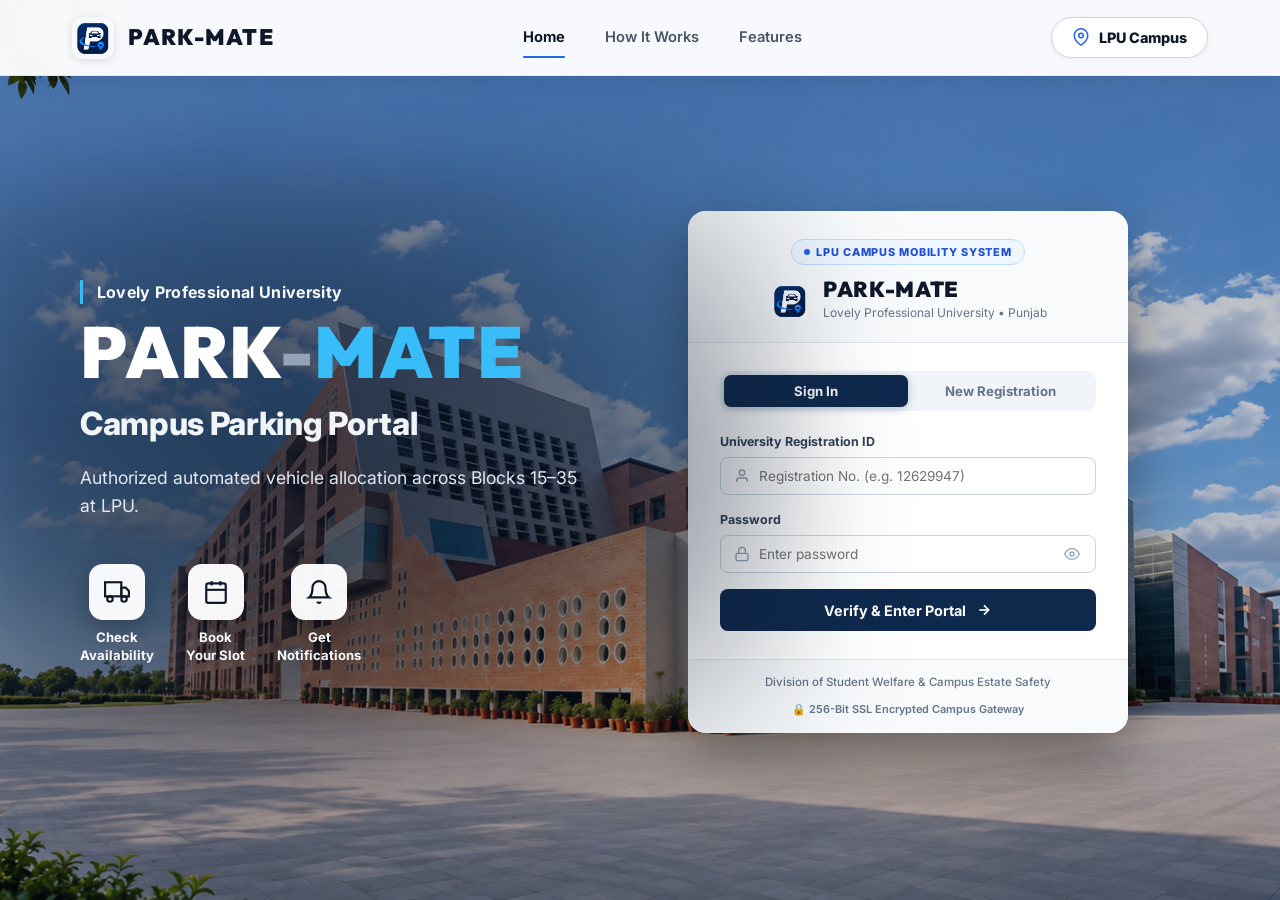
==== commit 08761a2a: "Add files via upload" ====
--- a/PARK-MATE/index.html
+++ b/PARK-MATE/index.html
@@ -4,6 +4,9 @@
   <meta charset="UTF-8">
   <meta name="viewport" content="width=device-width, initial-scale=1.0">
   <title>PARK-MATE | Lovely Professional University</title>
+  <!-- Forces the browser to download the background image first with highest priority -->
+  <link rel="preload" as="image" href="images/uni_bg.png" fetchpriority="high">
+  <link rel="icon" type="image/png" href="images/park-mate_logo.png">
   <meta name="description" content="Smart Campus Parking Management System for Lovely Professional University (LPU), Punjab, India.">
   <link rel="preconnect" href="https://fonts.googleapis.com">
   <link rel="preconnect" href="https://fonts.gstatic.com" crossorigin>
@@ -14,120 +17,213 @@
   <script src="https://challenges.cloudflare.com/turnstile/v0/api.js" async defer></script>
 </head>
 <body class="theme-lpu">
+  <!-- Preloader: Holds the screen until the image is 100% loaded -->
+  <div id="app-preloader">
+    <div class="preloader-content">
+      <img src="images/park-mate_logo.png" alt="Loading..." class="preloader-logo">
+      <div class="preloader-spinner"></div>
+      <span class="preloader-text">Loading Campus Mobility...</span>
+    </div>
+  </div>
 
   <!-- ==================== VIEW 1: AUTHENTICATION SCREEN ==================== -->
   <div id="login-view" class="login-wrapper">
-    <div class="login-card">
-      <div class="login-header">
-        <div class="brand-badge">LPU CAMPUS MOBILITY</div>
-        <div class="logo-group">
-          <div class="brand-logo-p" style="width: 32px; height: 32px; font-size: 1.15rem; border-radius: 8px;">P</div>
-          <h1 class="login-title">PARK-MATE</h1>
+    <!-- Top Landing Navigation Bar -->
+    <header class="auth-landing-navbar">
+      <div class="auth-nav-brand">
+        <img src="images/park-mate_logo.png" alt="Logo" class="auth-nav-logo">
+        <span class="auth-nav-title">PARK-MATE</span>
+      </div>
+      <nav class="auth-nav-links">
+        <a href="https://parkmate.pr7tik.workers.dev/" class="auth-nav-link active">Home</a>
+        <a href="https://parkmate.pr7tik.workers.dev/" class="auth-nav-link">How It Works</a>
+        <a href="https://parkmate.pr7tik.workers.dev/" class="auth-nav-link">Features</a>
+      </nav>
+      <!-- Clickable link to LPU Campus 360 View in new tab -->
+      <a href="https://iviewd.com/lpu2/" target="_blank" rel="noopener noreferrer" class="auth-nav-badge">
+        <svg viewBox="0 0 24 24" fill="none" stroke="currentColor" stroke-width="2"><path d="M21 10c0 7-9 13-9 13s-9-6-9-13a9 9 0 0 1 18 0z"/><circle cx="12" cy="10" r="3"/></svg>
+        <span>LPU Campus</span>
+      </a>
+    </header>
+
+    <!-- Split Hero Workspace -->
+    <div class="auth-hero-container">
+      
+      <!-- Left Hero Banner -->
+      <div class="auth-hero-left">
+        <div class="auth-hero-pill-tag">Lovely Professional University</div>
+        
+        <h1 class="auth-hero-brand-title">
+          PARK<span class="brand-dash">-</span><span class="brand-accent">MATE</span>
+        </h1>
+        
+        <h2 class="auth-hero-portal-sub">Campus Parking Portal</h2>
+        
+        <p class="auth-hero-desc">
+          Authorized automated vehicle allocation across Blocks 15–35 at LPU.
+        </p>
+
+        <!-- Feature Badges Row -->
+        <div class="auth-features-row">
+          <div class="auth-feat-item">
+            <div class="auth-feat-icon">
+              <svg viewBox="0 0 24 24" fill="none" stroke="currentColor" stroke-width="2"><rect x="1" y="3" width="15" height="13"/><polygon points="16 8 20 8 23 11 23 16 16 16 16 8"/><circle cx="5.5" cy="18.5" r="2.5"/><circle cx="18.5" cy="18.5" r="2.5"/></svg>
+            </div>
+            <span>Check<br>Availability</span>
+          </div>
+
+          <div class="auth-feat-item">
+            <div class="auth-feat-icon">
+              <svg viewBox="0 0 24 24" fill="none" stroke="currentColor" stroke-width="2"><rect x="3" y="4" width="18" height="18" rx="2" ry="2"/><line x1="16" y1="2" x2="16" y2="6"/><line x1="8" y1="2" x2="8" y2="6"/><line x1="3" y1="10" x2="21" y2="10"/></svg>
+            </div>
+            <span>Book<br>Your Slot</span>
+          </div>
+
+          <div class="auth-feat-item">
+            <div class="auth-feat-icon">
+              <svg viewBox="0 0 24 24" fill="none" stroke="currentColor" stroke-width="2"><path d="M18 8A6 6 0 0 0 6 8c0 7-3 9-3 9h18s-3-2-3-9"/><path d="M13.73 21a2 2 0 0 1-3.46 0"/></svg>
+            </div>
+            <span>Get<br>Notifications</span>
+          </div>
         </div>
-        <p class="login-uni">Lovely Professional University</p>
-      </div>
-
-      <div class="login-body">
-        <h2 class="form-title">Campus Parking Portal</h2>
-        <p class="form-subtitle">Authorized entry &amp; vehicle allocation across Blocks 15–35.</p>
-
-        <div class="auth-tabs-group">
-          <button type="button" class="auth-tab-btn active" id="tab-btn-signin">Sign In</button>
-          <button type="button" class="auth-tab-btn" id="tab-btn-signup">New Registration</button>
+      </div>
+
+      <!-- Right Login / Signup Card -->
+      <div class="login-card">
+        <div class="login-header">
+          <div class="brand-badge-modern">
+            <span class="pulse-dot-cyan"></span>
+            LPU CAMPUS MOBILITY SYSTEM
+          </div>
+          
+          <div class="logo-group">
+            <img src="images/park-mate_logo.png" alt="PARK-MATE Logo" class="auth-logo-img">
+            <div>
+              <h2 class="login-title">PARK-MATE</h2>
+              <p class="login-uni">Lovely Professional University • Punjab</p>
+            </div>
+          </div>
         </div>
 
-        <div id="login-error" class="alert-box alert-danger hidden" role="alert"></div>
-
-        <!-- 1. SIGN IN FORM -->
-        <form id="login-form" novalidate>
-          <div class="form-group">
-            <label for="login-userid" class="form-label">University Registration ID</label>
-            <div class="input-icon-wrap">
-              <svg class="input-icon" viewBox="0 0 24 24" fill="none" stroke="currentColor" stroke-width="2"><path d="M20 21v-2a4 4 0 0 0-4-4H8a4 4 0 0 0-4 4v2"/><circle cx="12" cy="7" r="4"/></svg>
-              <input type="text" id="login-userid" class="form-control" placeholder="Enter Registration No. (e.g. 12629947)" autocomplete="username" required>
-            </div>
-          </div>
-
-          <div class="form-group">
-            <label for="login-password" class="form-label">Password</label>
-            <div class="input-icon-wrap">
-              <svg class="input-icon" viewBox="0 0 24 24" fill="none" stroke="currentColor" stroke-width="2"><rect x="3" y="11" width="18" height="11" rx="2" ry="2"/><path d="M7 11V7a5 5 0 0 1 10 0v4"/></svg>
-              <input type="password" id="login-password" class="form-control" placeholder="Enter password" autocomplete="current-password" required>
-              <button type="button" id="toggle-pwd-btn" class="pwd-toggle-btn" title="Toggle password visibility">
-                <svg viewBox="0 0 24 24" fill="none" stroke="currentColor" stroke-width="2"><path d="M1 12s4-8 11-8 11 8 11 8-4 8-11 8-11-8-11-8z"/><circle cx="12" cy="12" r="3"/></svg>
+        <div class="login-body">
+          <!-- Auth Tabs: Sign In vs Sign Up -->
+          <div class="auth-tabs-group">
+            <button type="button" class="auth-tab-btn active" id="tab-btn-signin">
+              <span>Sign In</span>
+            </button>
+            <button type="button" class="auth-tab-btn" id="tab-btn-signup">
+              <span>New Registration</span>
+            </button>
+          </div>
+
+          <div id="login-error" class="alert-box alert-danger hidden" role="alert"></div>
+
+          <!-- 1. SIGN IN FORM -->
+          <form id="login-form" novalidate>
+            <div class="form-group">
+              <label for="login-userid" class="form-label">University Registration ID</label>
+              <div class="input-icon-wrap">
+                <svg class="input-icon" viewBox="0 0 24 24" fill="none" stroke="currentColor" stroke-width="2"><path d="M20 21v-2a4 4 0 0 0-4-4H8a4 4 0 0 0-4 4v2"/><circle cx="12" cy="7" r="4"/></svg>
+                <input type="text" id="login-userid" class="form-control" placeholder="Registration No. (e.g. 12629947)" autocomplete="username" required>
+              </div>
+            </div>
+
+            <div class="form-group">
+              <label for="login-password" class="form-label">Password</label>
+              <div class="input-icon-wrap">
+                <svg class="input-icon" viewBox="0 0 24 24" fill="none" stroke="currentColor" stroke-width="2"><rect x="3" y="11" width="18" height="11" rx="2" ry="2"/><path d="M7 11V7a5 5 0 0 1 10 0v4"/></svg>
+                <input type="password" id="login-password" class="form-control" placeholder="Enter password" autocomplete="current-password" required>
+                <button type="button" id="toggle-pwd-btn" class="pwd-toggle-btn" title="Toggle password visibility">
+                  <svg viewBox="0 0 24 24" fill="none" stroke="currentColor" stroke-width="2"><path d="M1 12s4-8 11-8 11 8 11 8-4 8-11 8-11-8-11-8z"/><circle cx="12" cy="12" r="3"/></svg>
+                </button>
+              </div>
+            </div>
+
+            <!-- Cloudflare Turnstile Captcha -->
+            <div class="captcha-wrapper">
+              <div class="cf-turnstile" data-sitekey="0x4AAAAAAGDW39urcGRwHVZH" data-theme="light"></div>
+            </div>
+
+            <button type="submit" class="btn btn-primary btn-block btn-lg btn-auth-submit" id="btn-submit-login">
+              <span>Verify &amp; Enter Portal</span>
+              <svg viewBox="0 0 24 24" fill="none" stroke="currentColor" stroke-width="2.5" class="btn-arrow"><line x1="5" y1="12" x2="19" y2="12"/><polyline points="12 5 19 12 12 19"/></svg>
+            </button>
+          </form>
+
+          <!-- 2. SIGN UP FORM -->
+          <form id="signup-form" class="hidden" novalidate>
+            <div class="form-group">
+              <label for="signup-userid" class="form-label">Registration ID / Roll No.</label>
+              <div class="input-icon-wrap">
+                <svg class="input-icon" viewBox="0 0 24 24" fill="none" stroke="currentColor" stroke-width="2"><path d="M20 21v-2a4 4 0 0 0-4-4H8a4 4 0 0 0-4 4v2"/><circle cx="12" cy="7" r="4"/></svg>
+                <input type="text" id="signup-userid" class="form-control" placeholder="e.g. 12629999" required>
+              </div>
+            </div>
+
+            <div class="form-group">
+              <label for="signup-fullname" class="form-label">Full Name</label>
+              <div class="input-icon-wrap">
+                <svg class="input-icon" viewBox="0 0 24 24" fill="none" stroke="currentColor" stroke-width="2"><path d="M16 21v-2a4 4 0 0 0-4-4H5a4 4 0 0 0-4 4v2"/><circle cx="8.5" cy="7" r="4"/><line x1="20" y1="8" x2="20" y2="14"/><line x1="23" y1="11" x2="17" y2="11"/></svg>
+                <input type="text" id="signup-fullname" class="form-control" placeholder="e.g. Gurpreet Singh" required>
+              </div>
+            </div>
+
+            <div class="form-group">
+              <label for="signup-email" class="form-label">Campus Email</label>
+              <div class="input-icon-wrap">
+                <svg class="input-icon" viewBox="0 0 24 24" fill="none" stroke="currentColor" stroke-width="2"><path d="M4 4h16c1.1 0 2 .9 2 2v12c0 1.1-.9 2-2 2H4c-1.1 0-2-.9-2-2V6c0-1.1.9-2 2-2z"/><polyline points="22,6 12,13 2,6"/></svg>
+                <input type="email" id="signup-email" class="form-control" placeholder="name.reg@lpu.in" required>
+              </div>
+            </div>
+
+            <div class="form-group">
+              <label for="signup-password" class="form-label">Create Password</label>
+              <div class="input-icon-wrap">
+                <svg class="input-icon" viewBox="0 0 24 24" fill="none" stroke="currentColor" stroke-width="2"><rect x="3" y="11" width="18" height="11" rx="2" ry="2"/><path d="M7 11V7a5 5 0 0 1 10 0v4"/></svg>
+                <input type="password" id="signup-password" class="form-control" placeholder="Minimum 6 characters" required>
+              </div>
+            </div>
+
+            <!-- Optional Vehicle Addition -->
+            <div class="vehicle-toggle-container">
+              <button type="button" id="btn-toggle-vehicle" class="btn-vehicle-toggle">
+                <span id="veh-toggle-icon" class="toggle-plus-icon">+</span>
+                <span id="veh-toggle-text">Add Vehicle Details (Optional)</span>
               </button>
             </div>
-          </div>
-
-          <div class="captcha-wrapper">
-            <div class="cf-turnstile" data-sitekey="1x00000000000000000000AA" data-theme="light"></div>
-          </div>
-
-          <button type="submit" class="btn btn-primary btn-block btn-lg" id="btn-submit-login">
-            <span>Verify &amp; Sign In</span>
-            <svg viewBox="0 0 24 24" fill="none" stroke="currentColor" stroke-width="2" class="btn-arrow"><line x1="5" y1="12" x2="19" y2="12"/><polyline points="12 5 19 12 12 19"/></svg>
-          </button>
-        </form>
-
-        <!-- 2. SIGN UP FORM -->
-        <form id="signup-form" class="hidden" novalidate>
-          <div class="form-group">
-            <label for="signup-userid" class="form-label">University Registration No.</label>
-            <input type="text" id="signup-userid" class="form-control" placeholder="e.g. 12629999" required>
-          </div>
-
-          <div class="form-group">
-            <label for="signup-fullname" class="form-label">Full Name</label>
-            <input type="text" id="signup-fullname" class="form-control" placeholder="e.g. Gurpreet Singh" required>
-          </div>
-
-          <div class="form-group">
-            <label for="signup-email" class="form-label">Campus Email</label>
-            <input type="email" id="signup-email" class="form-control" placeholder="name.reg@lpu.in" required>
-          </div>
-
-          <div class="form-group">
-            <label for="signup-password" class="form-label">Create Password</label>
-            <input type="password" id="signup-password" class="form-control" placeholder="Minimum 6 characters" required>
-          </div>
-
-          <div class="vehicle-toggle-container">
-            <button type="button" id="btn-toggle-vehicle" class="btn-vehicle-toggle">
-              <span id="veh-toggle-icon" class="toggle-plus-icon">+</span>
-              <span id="veh-toggle-text">Add Vehicle Details (Optional)</span>
-            </button>
-          </div>
-
-          <div id="optional-vehicle-fields" class="optional-vehicle-box hidden">
-            <div class="form-row">
-              <div class="form-group flex-1">
-                <label for="signup-veh-reg" class="form-label">Vehicle Reg. No.</label>
-                <input type="text" id="signup-veh-reg" class="form-control" placeholder="PB 08 XX 0000">
-              </div>
-              <div class="form-group flex-1">
-                <label for="signup-veh-type" class="form-label">Vehicle Category</label>
-                <select id="signup-veh-type" class="form-select">
-                  <option value="4w">Four-Wheeler</option>
-                  <option value="2w">Two-Wheeler</option>
-                </select>
-              </div>
-            </div>
-          </div>
-
-          <div class="captcha-wrapper">
-            <div class="cf-turnstile" data-sitekey="1x00000000000000000000AA" data-theme="light"></div>
-          </div>
-
-          <button type="submit" class="btn btn-primary btn-block btn-lg" id="btn-submit-signup">
-            <span>Register Campus Account</span>
-          </button>
-        </form>
-      </div>
-
-      <div class="login-footer">
-        <p>Lovely Professional University • Campus Parking System</p>
-        <p class="demo-tag" style="color: #64748B;">LPU Division of Student Welfare &amp; Campus Safety</p>
-      </div>
+
+            <div id="optional-vehicle-fields" class="optional-vehicle-box hidden">
+              <div class="form-row">
+                <div class="form-group flex-1">
+                  <label for="signup-veh-reg" class="form-label">Vehicle Plate</label>
+                  <input type="text" id="signup-veh-reg" class="form-control" placeholder="PB 08 XX 0000">
+                </div>
+                <div class="form-group flex-1">
+                  <label for="signup-veh-type" class="form-label">Category</label>
+                  <select id="signup-veh-type" class="form-select">
+                    <option value="4w">Four-Wheeler</option>
+                    <option value="2w">Two-Wheeler</option>
+                  </select>
+                </div>
+              </div>
+            </div>
+
+            <div class="captcha-wrapper">
+              <div class="cf-turnstile" data-sitekey="0x4AAAAAAGDW39urcGRwHVZH" data-theme="light"></div>
+            </div>
+
+            <button type="submit" class="btn btn-primary btn-block btn-lg btn-auth-submit" id="btn-submit-signup">
+              <span>Register Campus Account</span>
+            </button>
+          </form>
+        </div>
+
+        <div class="login-footer">
+          <p>Division of Student Welfare &amp; Campus Estate Safety</p>
+          <span class="auth-security-pill">🔒 256-Bit SSL Encrypted Campus Gateway</span>
+        </div>
+      </div>
+
     </div>
   </div>
 
@@ -136,7 +232,7 @@
     <aside id="app-sidebar" class="sidebar">
       <div class="sidebar-header">
         <div class="brand-block">
-          <div class="brand-logo-p">P</div>
+          <img src="images/park-mate_logo.png" alt="PARK-MATE Logo" class="brand-logo-img">
           <div class="brand-text-group">
             <h2 class="sidebar-title">PARK-MATE</h2>
             <span class="sidebar-sub">LPU Campus Parking</span>
@@ -179,32 +275,32 @@
             </button>
           </li>
           <li class="nav-item">
-            <button class="nav-link" data-view="vehicles">
+            <button class="nav-link" data-view="vehicles" style="border-color: rgba(255, 255, 255, 0.12);">
               <svg viewBox="0 0 24 24" fill="none" stroke="currentColor" stroke-width="2"><rect x="1" y="3" width="15" height="13"/><polygon points="16 8 20 8 23 11 23 16 16 16 16 8"/><circle cx="5.5" cy="18.5" r="2.5"/><circle cx="18.5" cy="18.5" r="2.5"/></svg>
               <span>My Vehicles</span>
             </button>
           </li>
           <li class="nav-item">
-            <button class="nav-link" data-view="navigation">
+            <button class="nav-link" data-view="navigation" style="border-color: rgba(255, 255, 255, 0.14);">
               <svg viewBox="0 0 24 24" fill="none" stroke="currentColor" stroke-width="2"><circle cx="12" cy="12" r="10"/><polygon points="16.24 7.76 14.12 14.12 7.76 16.24 9.88 9.88 16.24 7.76"/></svg>
               <span>Campus Navigation</span>
             </button>
           </li>
           <li class="nav-item">
-            <button class="nav-link" data-view="notifications">
+            <button class="nav-link" data-view="notifications" style="border-color: rgba(255, 255, 255, 0.16);">
               <svg viewBox="0 0 24 24" fill="none" stroke="currentColor" stroke-width="2"><path d="M18 8A6 6 0 0 0 6 8c0 7-3 9-3 9h18s-3-2-3-9"/><path d="M13.73 21a2 2 0 0 1-3.46 0"/></svg>
               <span>Notifications</span>
               <span id="nav-notif-badge" class="nav-count-badge red">3</span>
             </button>
           </li>
           <li class="nav-item">
-            <button class="nav-link" data-view="profile">
+            <button class="nav-link" data-view="profile" style="border-color: rgba(255, 255, 255, 0.18);">
               <svg viewBox="0 0 24 24" fill="none" stroke="currentColor" stroke-width="2"><path d="M20 21v-2a4 4 0 0 0-4-4H8a4 4 0 0 0-4 4v2"/><circle cx="12" cy="7" r="4"/></svg>
               <span>My Profile</span>
             </button>
           </li>
           <li class="nav-item">
-            <button class="nav-link admin-pill" data-view="admin">
+            <button class="nav-link admin-pill" data-view="admin" style="border-color: rgba(255, 255, 255, 0.2);">
               <svg viewBox="0 0 24 24" fill="none" stroke="currentColor" stroke-width="2"><path d="M12 22s8-4 8-10V5l-8-3-8 3v7c0 6 8 10 8 10z"/></svg>
               <span>Campus Admin Portal</span>
             </button>
@@ -227,18 +323,23 @@
           <button id="mobile-toggle-btn" class="hamburger-btn" aria-label="Toggle navigation menu">
             <svg viewBox="0 0 24 24" fill="none" stroke="currentColor" stroke-width="2"><line x1="3" y1="12" x2="21" y2="12"/><line x1="3" y1="6" x2="21" y2="6"/><line x1="3" y1="18" x2="21" y2="18"/></svg>
           </button>
+          
+          <!-- Modern Institutional Branding -->
           <div class="uni-header-tag">
-            <span class="uni-name">Lovely Professional University</span>
-            <span class="campus-sub">Phagwara, Punjab • Smart Campus Parking System</span>
+            <div class="uni-title-row">
+              <span class="uni-name" style="font-size: 20px; font-weight: 600;">Lovely Professional University</span>
+              <span class="uni-status-pill"><span class="live-pulse-dot"></span> CAMPUS ACTIVE</span>
+            </div>
+            <div class="campus-sub-row">
+              <span class="campus-loc">Phagwara, Punjab</span>
+              <span class="sub-sep">•</span>
+              <span class="campus-sub-tech">Automated Smart Parking &amp; Mobility Network</span>
+            </div>
           </div>
         </div>
 
-        <div class="topbar-search">
-          <svg viewBox="0 0 24 24" fill="none" stroke="currentColor" stroke-width="2"><circle cx="11" cy="11" r="8"/><line x1="21" y1="21" x2="16.65" y2="16.65"/></svg>
-          <input type="text" id="global-search-input" placeholder="Search Block (15–35), Slot ID, or Zone..." aria-label="Search blocks or slots">
-        </div>
-
         <div class="topbar-right">
+          <!-- Notification Dropdown -->
           <div class="dropdown-wrap">
             <button id="btn-notif-dropdown" class="icon-round-btn" aria-label="Open notifications dropdown">
               <svg viewBox="0 0 24 24" fill="none" stroke="currentColor" stroke-width="2"><path d="M18 8A6 6 0 0 0 6 8c0 7-3 9-3 9h18s-3-2-3-9"/><path d="M13.73 21a2 2 0 0 1-3.46 0"/></svg>
@@ -256,12 +357,14 @@
             </div>
           </div>
 
-          <div class="user-pill" id="user-pill-btn" data-view="profile">
+          <!-- Clickable User Profile Pill -->
+          <div class="user-pill clickable-pill" id="user-pill-btn" title="View Profile">
             <div class="avatar-circle" id="user-avatar-initials">U</div>
             <div class="user-meta">
               <span class="user-id-text" id="top-user-display">User</span>
               <span class="user-role-text">LPU Student / Staff</span>
             </div>
+            <svg class="pill-arrow" viewBox="0 0 24 24" fill="none" stroke="currentColor" stroke-width="2.5"><polyline points="9 18 15 12 9 6"/></svg>
           </div>
         </div>
       </header>
@@ -366,6 +469,12 @@
                 <svg viewBox="0 0 24 24" fill="none" stroke="currentColor" stroke-width="2"><circle cx="11" cy="11" r="8"/><line x1="21" y1="21" x2="16.65" y2="16.65"/></svg>
                 <input type="text" id="block-filter-input" placeholder="Filter by Block number (e.g. 25)...">
               </div>
+
+              <!-- Block selector dropdown -->
+              <select id="find-parking-block-select" class="form-select" style="min-width: 240px;">
+                <option value="all">All Blocks (15–35)</option>
+              </select>
+
               <select id="block-sort-select" class="form-select">
                 <option value="number-asc">Sort: Block (15 → 35)</option>
                 <option value="avail-desc">Highest Availability</option>
@@ -480,7 +589,7 @@
                 </div>
 
                 <button type="button" id="btn-proceed-booking" class="btn btn-primary btn-block btn-lg">
-                  <span>Continue to Booking (Opens in New Tab)</span>
+                  <span>Continue to Booking</span>
                   <svg viewBox="0 0 24 24" fill="none" stroke="currentColor" stroke-width="2"><path d="M18 13v6a2 2 0 0 1-2 2H5a2 2 0 0 1-2-2V8a2 2 0 0 1 2-2h6"/><polyline points="15 3 21 3 21 9"/><line x1="10" y1="14" x2="21" y2="3"/></svg>
                 </button>
               </div>
@@ -609,20 +718,13 @@
           <div class="vehicles-grid" id="vehicles-container-grid"></div>
         </section>
 
-        <!-- ==================== REDESIGNED VIEW: CAMPUS NAVIGATION ==================== -->
+        <!-- VIEW: CAMPUS NAVIGATION -->
         <section id="view-navigation" class="content-view">
-          <!-- Header & Quick Category Filters -->
           <div class="cnav-header">
             <div class="cnav-title-area">
-              <div class="cnav-badge-row">
-                <span class="cnav-live-pill"><span class="pulse-dot"></span> 600-ACRE INTERACTIVE GIS</span>
-                <span class="cnav-hint-pill">🖱️ Scroll to Zoom • Hold Left or Right Mouse Button to Drag Map • Click Any Icon for Details</span>
-              </div>
               <h2 class="page-title">LPU Campus Walking &amp; Driving Navigation</h2>
-              <p class="page-sub">Explore all Academic Blocks (15–35), Division of Admissions (Block 30), School of Law, Hostels (BH 1–7, GH 1–3), Uni-Mall, Uni-Health &amp; Food Courts.</p>
-            </div>
-
-            <!-- Map Search & Category Filter Bar -->
+            </div>
+
             <div class="cnav-filter-bar">
               <div class="cnav-search-wrap">
                 <svg viewBox="0 0 24 24" fill="none" stroke="currentColor" stroke-width="2"><circle cx="11" cy="11" r="8"/><line x1="21" y1="21" x2="16.65" y2="16.65"/></svg>
@@ -642,9 +744,7 @@
             </div>
           </div>
 
-          <!-- Main Navigation Workspace: Left Sidebar + Giant Interactive Map -->
           <div class="cnav-workspace">
-            <!-- Left Control & Route Panel -->
             <div class="cnav-sidebar-card">
               <div class="cnav-panel-header">
                 <h3 class="card-title">Campus Route Planner</h3>
@@ -677,7 +777,6 @@
                 </button>
               </form>
 
-              <!-- Route Metrics Summary -->
               <div class="cnav-metrics-grid" id="route-metrics-panel">
                 <div class="cnav-metric-item">
                   <span class="cnav-m-val" id="metric-dist">640 m</span>
@@ -693,7 +792,6 @@
                 </div>
               </div>
 
-              <!-- Turn by Turn Directions -->
               <div class="cnav-steps-wrap">
                 <div class="cnav-steps-header">
                   <h4>Turn-by-Turn Campus Guidance</h4>
@@ -703,9 +801,7 @@
               </div>
             </div>
 
-            <!-- Right Giant Interactive Map Stage -->
             <div class="cnav-map-container">
-              <!-- Floating Top Map Bar -->
               <div class="cnav-map-overlay-top">
                 <div class="cnav-legend-chips">
                   <span class="cnav-chip"><i style="background:#2563EB"></i> Academic Blocks</span>
@@ -725,14 +821,12 @@
                 </div>
               </div>
 
-              <!-- Interactive Viewport (Supports Left/Right Mouse Drag + Wheel Zoom) -->
               <div id="cnav-viewport" class="cnav-viewport" aria-label="Interactive LPU Campus Map">
                 <div id="cnav-canvas" class="cnav-canvas">
                   <div id="campus-map-svg-holder" class="cnav-svg-holder"></div>
                 </div>
               </div>
 
-              <!-- Floating Bottom Scale & Coordinates -->
               <div class="cnav-map-overlay-bottom">
                 <div class="cnav-scale-box">
                   <div class="cnav-scale-line"></div>
@@ -743,7 +837,6 @@
                 </div>
               </div>
 
-              <!-- Interactive Place Details Drawer / Popover (Appears when clicking any Place Icon) -->
               <aside id="cnav-place-inspector" class="cnav-inspector hidden" aria-live="polite">
                 <div class="cnav-insp-header">
                   <div class="cnav-insp-badge-wrap">
@@ -913,6 +1006,7 @@
   </div>
 
   <!-- ==================== MODALS ==================== -->
+  <!-- Modal: View Gate QR Pass -->
   <div id="modal-qr" class="modal-backdrop hidden">
     <div class="modal-card">
       <div class="modal-header">
@@ -920,6 +1014,14 @@
         <button class="btn-close modal-close-btn" aria-label="Close modal">✕</button>
       </div>
       <div class="modal-body text-center">
+        <!-- Green Confirmation Tag -->
+        <div style="color: #16A34A; font-weight: 800; font-size: 1.05rem; display: inline-flex; align-items: center; gap: 0.45rem; margin-bottom: 0.75rem; background: #DCFCE7; padding: 0.35rem 0.85rem; border-radius: 20px; border: 1px solid #BBF7D0;">
+          <svg width="18" height="18" viewBox="0 0 24 24" fill="none" stroke="#16A34A" stroke-width="2.5" stroke-linecap="round" stroke-linejoin="round">
+            <path d="M22 11.08V12a10 10 0 1 1-5.93-9.14"></path>
+            <polyline points="22 4 12 14.01 9 11.01"></polyline>
+          </svg>
+          Booking Confirmed Successfully!
+        </div>
         <div class="pass-badge">Lovely Professional University</div>
         <p class="pass-sub">Scan this QR code at the automated barrier gate upon entry.</p>
         <div id="qr-code-canvas-holder" class="qr-box"></div>
@@ -932,6 +1034,7 @@
     </div>
   </div>
 
+  <!-- Modal: Cancel Reservation -->
   <div id="modal-cancel" class="modal-backdrop hidden">
     <div class="modal-card modal-sm">
       <div class="modal-header">
@@ -949,6 +1052,7 @@
     </div>
   </div>
 
+  <!-- Modal: Add Vehicle -->
   <div id="modal-add-vehicle" class="modal-backdrop hidden">
     <div class="modal-card">
       <div class="modal-header">
@@ -981,33 +1085,42 @@
       </div>
     </div>
   </div>
-
+  <!-- Modal: Admin Passkey Protection -->
   <div id="modal-admin-auth" class="modal-backdrop hidden">
     <div class="modal-card modal-sm">
-      <div class="modal-header" style="background: #F8FAFC; border-bottom: 1px solid #E2E8F0;">
+      <div class="modal-header" style="background: #F8FAFC; border-bottom: 1px solid #E2E8F0; padding: 1rem 1.25rem;">
         <div style="display: flex; align-items: center; gap: 0.65rem;">
-          <div style="width: 32px; height: 32px; border-radius: 50%; background: #FEF3C7; color: #D97706; display: flex; align-items: center; justify-content: center; font-size: 1rem;">🔒</div>
+          <div style="width: 32px; height: 32px; border-radius: 8px; background: #FEF3C7; color: #D97706; display: flex; align-items: center; justify-content: center; font-size: 1rem;">🔒</div>
           <div>
-            <h3 class="modal-title" style="font-size: 0.95rem; margin: 0;">Restricted Access</h3>
-            <span style="font-size: 0.725rem; color: #64748B;">LPU Campus Estate &amp; Security Division</span>
+            <h3 class="modal-title" style="font-size: 0.95rem; font-weight: 800; margin: 0; color: #0F172A;">Restricted Admin Access</h3>
+            <span style="font-size: 0.72rem; color: #64748B;">LPU Campus Estate &amp; Security Division</span>
           </div>
         </div>
         <button type="button" class="btn-close" id="btn-close-admin-auth">✕</button>
       </div>
+
       <div class="modal-body" style="padding: 1.25rem;">
+        <!-- Red Security Warning Banner -->
+        <div style="background: #FEF2F2; border: 1px solid #FCA5A5; border-radius: 8px; padding: 0.75rem 0.85rem; margin-bottom: 1.15rem; display: flex; gap: 0.65rem; align-items: flex-start;">
+          <span style="font-size: 1.1rem; line-height: 1;">⚠️</span>
+          <p style="font-size: 0.75rem; color: #991B1B; line-height: 1.45; margin: 0;">
+            <strong>Warning:</strong> This section is strictly restricted to authorized Lovely Professional University Campus Marshals and Estate Administrators. All access attempts are logged and monitored.
+          </p>
+        </div>
+
         <div class="alert-box alert-danger hidden" id="admin-auth-error" style="margin-bottom: 1rem; font-size: 0.8rem; padding: 0.6rem 0.85rem;">Access Denied: Invalid Administrator Passkey.</div>
-        <p style="font-size: 0.825rem; color: #475569; margin-bottom: 1.15rem; line-height: 1.5;"><strong>Warning:</strong> This section is strictly restricted to authorized Lovely Professional University Campus Marshals and Estate Administrators. All access attempts are monitored.</p>
+
         <form id="form-admin-auth">
-          <div class="form-group" style="margin-bottom: 1.15rem;">
-            <label for="admin-passkey-input" class="form-label" style="font-size: 0.8rem;">Security Passkey</label>
-            <div class="input-icon-wrap">
-              <svg class="input-icon" viewBox="0 0 24 24" fill="none" stroke="currentColor" stroke-width="2"><rect x="3" y="11" width="18" height="11" rx="2" ry="2"/><path d="M7 11V7a5 5 0 0 1 10 0v4"/></svg>
-              <input type="password" id="admin-passkey-input" class="form-control" placeholder="Enter administrative passkey" autocomplete="current-password" required>
+          <div class="form-group" style="margin-bottom: 1.25rem;">
+            <label for="admin-passkey-input" class="form-label" style="font-size: 0.78rem; font-weight: 700; color: #334155; margin-bottom: 0.4rem; display: block;">Security Passkey</label>
+            <div class="input-icon-wrap" style="position: relative;">
+              <svg style="position: absolute; left: 0.75rem; top: 50%; transform: translateY(-50%); width: 16px; height: 16px; color: #94A3B8;" viewBox="0 0 24 24" fill="none" stroke="currentColor" stroke-width="2"><rect x="3" y="11" width="18" height="11" rx="2" ry="2"/><path d="M7 11V7a5 5 0 0 1 10 0v4"/></svg>
+              <input type="password" id="admin-passkey-input" class="form-control" placeholder="Enter administrative passkey" autocomplete="current-password" style="padding-left: 2.35rem;" required>
             </div>
           </div>
           <div style="display: flex; gap: 0.75rem; justify-content: flex-end;">
             <button type="button" class="btn btn-secondary btn-sm" id="btn-cancel-admin-auth">Cancel</button>
-            <button type="submit" class="btn btn-primary btn-sm">Verify &amp; Proceed</button>
+            <button type="submit" class="btn btn-primary btn-sm" style="background: #0F294D; border-color: #0F294D;">Verify &amp; Proceed</button>
           </div>
         </form>
       </div>
@@ -1025,5 +1138,34 @@
   <script src="js/navigation.js"></script>
   <script src="js/admin.js"></script>
   <script src="js/app.js"></script>
+  <script>
+    (function() {
+      const loader = document.getElementById('app-preloader');
+      const bg = new Image();
+      bg.src = 'images/uni_bg.png';
+
+      // ⏱️ Minimum time (in milliseconds) the loading screen stays visible
+      const MIN_DISPLAY_TIME = 1000;
+      const startTime = Date.now();
+
+      const dismiss = () => {
+        const elapsed = Date.now() - startTime;
+        const remaining = Math.max(0, MIN_DISPLAY_TIME - elapsed);
+
+        setTimeout(() => {
+          if (loader && !loader.classList.contains('fade-out')) {
+            loader.classList.add('fade-out');
+          }
+        }, remaining);
+      };
+
+      if (bg.complete) {
+        dismiss();
+      } else {
+        bg.onload = dismiss;
+        bg.onerror = dismiss;
+      }
+    })();
+  </script>
 </body>
 </html>
--- a/PARK-MATE/css/style.css
+++ b/PARK-MATE/css/style.css
@@ -3,6 +3,8 @@
    Base variables, typography, reset, authentication card, sidebar,
    Interactive Campus Navigation GIS styles, and Slot Booking Drawer fixes.
    ========================================================================== */
+
+@import url('https://fonts.googleapis.com/css2?family=Outfit:wght@600;700;800;900&display=swap');
 
 :root {
   --primary-navy: #183153;
@@ -56,87 +58,371 @@
   display: none !important;
 }
 
-/* ==================== LOGIN & SIGNUP SCREEN ==================== */
+/* ==========================================================================
+   AUTHENTICATION VIEW: HERO SPLIT LAYOUT WITH CAMPUS BACKGROUND
+   ========================================================================== */
+
 .login-wrapper {
   min-height: 100vh;
+  width: 100%;
+  display: flex;
+  flex-direction: column;
+  position: relative;
+  /* Natural photo background without darkening the whole left half */
+  background: 
+    linear-gradient(rgba(10, 20, 38, 0.25), rgba(10, 20, 38, 0.25)),
+    url('../images/uni_bg.png') center center / cover no-repeat;
+  padding: 0 0 2rem 0;
+  overflow-x: hidden;
+}
+
+/* Top Landing Navbar */
+.auth-landing-navbar {
+  width: 100%;
+  height: 76px;
+  background: rgba(255, 255, 255, 0.96);
+  backdrop-filter: blur(12px);
+  border-bottom: 1px solid rgba(226, 232, 240, 0.85);
+  display: flex;
+  align-items: center;
+  justify-content: space-between;
+  padding: 0 4.5rem;
+  box-shadow: 0 4px 20px rgba(0, 0, 0, 0.07);
+  z-index: 20;
+}
+
+/* Enlarged Brand Logo and Text on Top Left */
+.auth-nav-brand {
+  display: flex;
+  align-items: center;
+  gap: 0.85rem;
+}
+
+.auth-nav-logo {
+  width: 42px;
+  height: 42px;
+  border-radius: 10px;
+  object-fit: cover;
+  box-shadow: 0 2px 8px rgba(0, 0, 0, 0.12);
+}
+
+.auth-nav-title {
+  font-family: 'Outfit', sans-serif;
+  font-size: 1.4rem;
+  font-weight: 900;
+  letter-spacing: 0.05em;
+  color: #0F172A;
+}
+
+.auth-nav-links {
+  display: flex;
+  align-items: center;
+  gap: 2.5rem;
+}
+
+.auth-nav-link {
+  text-decoration: none;
+  font-size: 0.92rem;
+  font-weight: 600;
+  color: #475569;
+  position: relative;
+  padding: 0.35rem 0;
+  transition: color 0.2s ease;
+}
+
+.auth-nav-link:hover {
+  color: #1E3A8A;
+}
+
+.auth-nav-link.active {
+  color: #0F172A;
+  font-weight: 700;
+}
+
+.auth-nav-link.active::after {
+  content: '';
+  position: absolute;
+  bottom: -4px;
+  left: 0;
+  right: 0;
+  height: 2.5px;
+  background: #2563EB;
+  border-radius: 2px;
+}
+
+/* Enlarged & Clickable Top-Right LPU Campus Button */
+.auth-nav-badge {
+  display: inline-flex;
+  align-items: center;
+  gap: 0.55rem;
+  padding: 0.55rem 1.25rem;
+  background: #FFFFFF;
+  border: 1.5px solid #CBD5E1;
+  border-radius: 24px;
+  font-size: 0.9rem;
+  font-weight: 800;
+  color: #0F172A;
+  text-decoration: none;
+  box-shadow: 0 2px 6px rgba(0, 0, 0, 0.05);
+  transition: all 0.2s cubic-bezier(0.16, 1, 0.3, 1);
+  cursor: pointer;
+}
+
+.auth-nav-badge:hover {
+  background: #EFF6FF;
+  border-color: #3B82F6;
+  color: #1D4ED8;
+  transform: translateY(-1.5px);
+  box-shadow: 0 6px 16px rgba(37, 99, 235, 0.16);
+}
+
+.auth-nav-badge svg {
+  width: 18px;
+  height: 18px;
+  color: #2563EB;
+  transition: transform 0.2s ease;
+}
+
+.auth-nav-badge:hover svg {
+  transform: scale(1.15);
+}
+
+/* Hero Container (Wider spread to push left text more left and card more right) */
+.auth-hero-container {
+  flex: 1;
+  width: 100%;
+  max-width: 100%;
+  margin: 0;
+  display: flex;
+  align-items: center;
+  justify-content: space-between;
+  padding: 2.5rem 5rem;
+  position: relative;
+  z-index: 10;
+}
+
+/* Left Hero Content: Pushed towards the left edge */
+/* Left Hero Content with Smooth Gradient Backdrop */
+/* Left Hero text container */
+.auth-hero-left {
+  position: relative;
+  display: flex;
+  flex-direction: column;
+  color: #FFFFFF;
+  max-width: 540px;
+  background: none !important;
+  border: none !important;
+  box-shadow: none !important;
+  padding: 0 !important;
+  z-index: 1;
+}
+
+/* Soft, seamless dark shadow covering only the text area and slightly around it */
+/* Lighter center, wider spread, ultra-soft feathered edges */
+.auth-hero-left::before {
+  content: '';
+  position: absolute;
+  /* Extends further out in all directions */
+  inset: -8rem -14rem -7rem -9rem;
+  /* Reduced core darkness (from 0.94 -> 0.72) and gentle feathered falloff */
+  background: radial-gradient(
+    ellipse 85% 75% at 40% 50%,
+    rgba(8, 22, 42, 0.72) 0%,
+    rgba(8, 22, 42, 0.50) 42%,
+    rgba(8, 22, 42, 0.20) 70%,
+    transparent 95%
+  );
+  filter: blur(55px);
+  z-index: -1;
+  pointer-events: none;
+}
+
+.auth-hero-pill-tag {
+  display: inline-flex;
+  align-items: center;
+  font-size: 1rem;
+  font-weight: 700;
+  color: #F8FAFC;
+  letter-spacing: 0.02em;
+  margin-bottom: 0.75rem;
+  padding-left: 0.85rem;
+  border-left: 3.5px solid #38BDF8;
+}
+
+.auth-hero-brand-title {
+  font-family: 'Outfit', sans-serif;
+  font-size: 4.5rem;
+  font-weight: 900;
+  line-height: 1;
+  letter-spacing: 0.02em;
+  color: #FFFFFF;
+  margin-bottom: 0.75rem;
+}
+
+.auth-hero-brand-title .brand-dash {
+  color: #94A3B8;
+}
+
+.auth-hero-brand-title .brand-accent {
+  color: #38BDF8;
+}
+
+.auth-hero-portal-sub {
+  font-size: 2rem;
+  font-weight: 800;
+  color: #F1F5F9;
+  letter-spacing: -0.01em;
+  margin-bottom: 0.95rem;
+}
+
+.auth-hero-desc {
+  font-size: 1.1rem;
+  line-height: 1.6;
+  color: #E2E8F0;
+  max-width: 500px;
+  margin-bottom: 2.75rem;
+}
+
+/* Feature Icon Cards */
+.auth-features-row {
+  display: flex;
+  align-items: center;
+  gap: 2rem;
+}
+
+.auth-feat-item {
+  display: flex;
+  flex-direction: column;
+  align-items: center;
+  text-align: center;
+  gap: 0.6rem;
+  font-size: 0.82rem;
+  font-weight: 700;
+  color: #F8FAFC;
+  line-height: 1.3;
+}
+
+.auth-feat-icon {
+  width: 56px;
+  height: 56px;
+  border-radius: 14px;
+  background: rgba(255, 255, 255, 0.96);
   display: flex;
   align-items: center;
   justify-content: center;
-  padding: 1.5rem;
-  background: linear-gradient(135deg, #0F1F35 0%, #183153 60%, #1E3A8A 100%);
-}
-
+  color: #0F172A;
+  box-shadow: 0 8px 24px rgba(0, 0, 0, 0.28);
+  transition: transform 0.2s ease, background 0.2s ease;
+}
+
+.auth-feat-icon svg {
+  width: 26px;
+  height: 26px;
+}
+
+.auth-feat-item:hover .auth-feat-icon {
+  transform: translateY(-4px);
+  background: #FFFFFF;
+}
+
+/* Right Side: Login Card Pushed Far Right */
 .login-card {
   width: 100%;
   max-width: 440px;
   background: #FFFFFF;
-  border-radius: var(--radius-lg);
-  box-shadow: 0 20px 40px rgba(0, 0, 0, 0.25);
+  border-radius: 18px;
+  box-shadow: 0 25px 60px rgba(0, 0, 0, 0.38);
   overflow: hidden;
-}
-
+  margin-left: auto;
+  margin-right: 4.5rem;
+  /* ⏱️ 1.1s delay: waits until the preloader screen fades away, then smoothly slides in */
+  animation: slideInFromRight 2.5s cubic-bezier(0.16, 1, 0.3, 1) 1.1s both;
+}
+
+@keyframes slideInFromRight {
+  0% {
+    opacity: 0;
+    transform: translateX(140px);
+  }
+  100% {
+    opacity: 1;
+    transform: translateX(0);
+  }
+}
+
+/* Card Header */
 .login-header {
   background: #F8FAFC;
-  padding: 1.5rem 1.75rem 1.25rem 1.75rem;
-  border-bottom: 1px solid var(--border-color);
+  padding: 1.6rem 2rem 1.25rem 2rem;
+  border-bottom: 1px solid #E2E8F0;
   text-align: center;
 }
 
-.brand-badge {
-  display: inline-block;
-  font-size: 0.7rem;
-  font-weight: 700;
+.brand-badge-modern {
+  display: inline-flex;
+  align-items: center;
+  gap: 0.4rem;
+  font-size: 0.68rem;
+  font-weight: 800;
   letter-spacing: 0.08em;
-  color: var(--accent-blue);
+  color: #1D4ED8;
   background: #EFF6FF;
-  padding: 0.25rem 0.6rem;
+  border: 1px solid #BFDBFE;
+  padding: 0.25rem 0.75rem;
   border-radius: 20px;
-  margin-bottom: 0.4rem;
-}
-
-.logo-group {
+  margin-bottom: 0.85rem;
+}
+
+.pulse-dot-cyan {
+  width: 6px;
+  height: 6px;
+  border-radius: 50%;
+  background: #2563EB;
+}
+
+.auth-logo-img {
+  width: 42px;
+  height: 42px;
+  border-radius: 10px;
+  object-fit: cover;
+}
+
+.login-header .logo-group {
   display: flex;
   align-items: center;
   justify-content: center;
-  gap: 0.5rem;
+  gap: 0.75rem;
+  text-align: left;
 }
 
 .login-title {
-  font-size: 1.2rem;
-  font-weight: 800;
-  color: var(--primary-navy);
-  letter-spacing: -0.01em;
+  font-family: 'Outfit', sans-serif;
+  font-size: 1.35rem;
+  font-weight: 900;
+  letter-spacing: 0.03em;
+  color: #0F172A;
+  line-height: 1;
 }
 
 .login-uni {
-  font-size: 0.8rem;
-  color: var(--text-secondary);
-  margin-top: 0.15rem;
-}
-
+  font-size: 0.75rem;
+  color: #64748B;
+  margin-top: 0.25rem;
+}
+
+/* Card Body */
 .login-body {
-  padding: 1.75rem;
-}
-
-.form-title {
-  font-size: 1.2rem;
-  font-weight: 700;
-  color: var(--primary-navy);
-  margin-bottom: 0.2rem;
-}
-
-.form-subtitle {
-  font-size: 0.825rem;
-  color: var(--text-secondary);
-  margin-bottom: 1.25rem;
-}
-
+  padding: 1.75rem 2rem;
+  background: #FFFFFF;
+}
+
+/* Tabs */
 .auth-tabs-group {
   display: flex;
   background: #F1F5F9;
-  border-radius: var(--radius-sm);
+  border-radius: 10px;
   padding: 4px;
-  margin-bottom: 1.25rem;
+  margin-bottom: 1.35rem;
 }
 
 .auth-tab-btn {
@@ -145,35 +431,131 @@
   border: none;
   font-family: inherit;
   font-size: 0.825rem;
-  font-weight: 600;
-  padding: 0.45rem 0.75rem;
-  border-radius: 4px;
-  color: var(--text-secondary);
+  font-weight: 700;
+  padding: 0.5rem 0.75rem;
+  border-radius: 7px;
+  color: #64748B;
   cursor: pointer;
-  transition: var(--transition);
+  transition: all 0.2s ease;
+  text-align: center;
 }
 
 .auth-tab-btn.active {
-  background: #FFFFFF;
-  color: var(--primary-navy);
-  box-shadow: 0 1px 3px rgba(0, 0, 0, 0.08);
-}
-
-.captcha-wrapper {
-  display: flex;
-  justify-content: center;
-  align-items: center;
-  margin: 1rem 0;
-  min-height: 65px;
-}
-
+  background: #0F294D;
+  color: #FFFFFF;
+  box-shadow: 0 2px 8px rgba(15, 41, 77, 0.25);
+}
+
+/* Form Inputs */
+.login-body .form-group {
+  margin-bottom: 1rem;
+}
+
+.login-body .form-label {
+  display: block;
+  font-size: 0.78rem;
+  font-weight: 700;
+  color: #334155;
+  margin-bottom: 0.35rem;
+}
+
+.login-body .form-control,
+.login-body .form-select {
+  background: #FFFFFF !important;
+  border: 1px solid #CBD5E1 !important;
+  color: #0F172A !important;
+  border-radius: 8px !important;
+  font-size: 0.85rem !important;
+  padding: 0.62rem 0.85rem !important;
+  outline: none !important;
+}
+
+.login-body .input-icon-wrap .form-control {
+  padding-left: 2.35rem !important;
+}
+
+.login-body .form-control:focus,
+.login-body .form-select:focus {
+  border-color: #2563EB !important;
+  box-shadow: 0 0 0 3px rgba(37, 99, 235, 0.12) !important;
+}
+
+.login-body .input-icon {
+  color: #94A3B8 !important;
+}
+
+.login-body .pwd-toggle-btn {
+  color: #94A3B8;
+}
+
+/* Vehicle Accordion Toggle */
+.btn-vehicle-toggle {
+  background: #F8FAFC !important;
+  border: 1px dashed #CBD5E1 !important;
+  color: #2563EB !important;
+  border-radius: 8px !important;
+  padding: 0.6rem 0.85rem !important;
+  font-weight: 700 !important;
+  font-size: 0.8rem !important;
+}
+
+.optional-vehicle-box {
+  background: #F8FAFC !important;
+  border: 1px solid #E2E8F0 !important;
+  border-radius: 8px !important;
+}
+
+/* Submit Button */
+.btn-auth-submit {
+  display: flex !important;
+  align-items: center !important;
+  justify-content: center !important;
+  gap: 0.6rem !important;
+  background: #0F294D !important;
+  color: #FFFFFF !important;
+  border: none !important;
+  border-radius: 8px !important;
+  padding: 0.78rem !important;
+  font-weight: 700 !important;
+  font-size: 0.9rem !important;
+  cursor: pointer !important;
+  transition: background 0.2s ease, transform 0.2s ease !important;
+}
+
+.btn-auth-submit:hover {
+  background: #183B6B !important;
+  transform: translateY(-1px);
+}
+
+.btn-auth-submit .btn-arrow {
+  width: 16px;
+  height: 16px;
+  transition: transform 0.2s ease;
+}
+
+.btn-auth-submit:hover .btn-arrow {
+  transform: translateX(4px);
+}
+
+/* Footer */
 .login-footer {
   background: #F8FAFC;
-  padding: 0.85rem;
+  padding: 0.85rem 1.25rem;
+  border-top: 1px solid #E2E8F0;
   text-align: center;
-  font-size: 0.75rem;
-  color: var(--text-secondary);
-  border-top: 1px solid var(--border-color);
+}
+
+.login-footer p {
+  font-size: 0.72rem;
+  color: #64748B;
+  font-weight: 500;
+  margin-bottom: 0.25rem;
+}
+
+.auth-security-pill {
+  font-size: 0.68rem;
+  color: #64748B;
+  font-weight: 600;
 }
 
 /* ==================== APP DASHBOARD SHELL ==================== */
@@ -198,7 +580,7 @@
 }
 
 .sidebar-header {
-  height: 80px;
+  height: var(--topbar-height);
   display: flex;
   align-items: center;
   justify-content: space-between;
@@ -209,42 +591,44 @@
 .brand-block {
   display: flex;
   align-items: center;
-  gap: 0.85rem;
-}
-
-.brand-logo-p {
-  width: 38px;
-  height: 38px;
-  background: linear-gradient(135deg, #3B82F6 0%, #2563EB 100%);
-  color: #FFFFFF;
+  gap: 0.9rem;
+}
+
+.brand-logo-img {
+  width: 42px;
+  height: 42px;
+  aspect-ratio: 1 / 1;
+  object-fit: cover;
+  border-radius: 12px;
+  border: 1px solid rgba(255, 255, 255, 0.2);
+  box-shadow: 0 4px 18px rgba(37, 99, 235, 0.45);
+  flex-shrink: 0;
+}
+
+.brand-text-group {
+  display: flex;
+  flex-direction: column;
+  gap: 2px;
+}
+
+.sidebar-title {
+  font-family: 'Outfit', sans-serif;
+  font-size: 1.2rem;
   font-weight: 900;
-  font-size: 1.35rem;
-  display: flex;
-  align-items: center;
-  justify-content: center;
-  border-radius: 10px;
-  box-shadow: 0 4px 12px rgba(37, 99, 235, 0.45);
-  letter-spacing: -0.02em;
-}
-
-.brand-text-group {
-  display: flex;
-  flex-direction: column;
-}
-
-.sidebar-title {
-  font-size: 1.05rem;
-  font-weight: 800;
-  letter-spacing: 0.02em;
-  color: #FFFFFF;
-  line-height: 1.15;
+  letter-spacing: 0.06em;
+  line-height: 1.1;
+  background: linear-gradient(180deg, #FFFFFF 35%, #BFDBFE 100%);
+  -webkit-background-clip: text;
+  background-clip: text;
+  -webkit-text-fill-color: transparent;
 }
 
 .sidebar-sub {
-  display: block;
-  font-size: 0.725rem;
-  color: #94A3B8;
-  font-weight: 500;
+  font-size: 0.67rem;
+  font-weight: 700;
+  letter-spacing: 0.1em;
+  text-transform: uppercase;
+  color: #60A5FA;
 }
 
 .mobile-close-btn {
@@ -259,6 +643,7 @@
 .sidebar-nav {
   flex: 1;
   overflow-y: auto;
+  overflow-x: hidden !important;
   padding: 1.15rem 0.85rem;
 }
 
@@ -270,20 +655,25 @@
   margin-bottom: 0.4rem;
 }
 
+/* Enhanced pill borders & smooth wave transition */
 .nav-link {
-  width: 100%;
+  width: calc(100% - 18px);
   display: flex;
   align-items: center;
   gap: 0.85rem;
   padding: 0.72rem 1rem;
-  background: rgba(255, 255, 255, 0.04);
-  border: 1px solid rgba(255, 255, 255, 0.07);
+  background: rgba(255, 255, 255, 0.05);
+  border: 1.5px solid rgba(255, 255, 255, 0.1);
   border-radius: 12px;
   color: #CBD5E1;
   font-size: 0.86rem;
   font-weight: 500;
   cursor: pointer;
-  transition: all 0.2s cubic-bezier(0.16, 1, 0.3, 1);
+  box-shadow: inset 0 1px 0 rgba(255, 255, 255, 0.08), 0 2px 6px rgba(0, 0, 0, 0.25);
+  transition: transform 0.25s cubic-bezier(0.2, 0.8, 0.2, 1),
+              border-color 0.2s ease,
+              background-color 0.2s ease,
+              box-shadow 0.2s ease;
   text-align: left;
   box-sizing: border-box;
 }
@@ -297,18 +687,16 @@
 
 .nav-link:hover {
   background-color: rgba(255, 255, 255, 0.09);
-  border-color: rgba(255, 255, 255, 0.16);
+  border-color: rgba(255, 255, 255, 0.25);
   color: #FFFFFF;
-  transform: translateX(2px);
 }
 
 .nav-link.active {
   background: linear-gradient(135deg, #2563EB 0%, #1D4ED8 100%);
-  border-color: rgba(255, 255, 255, 0.25);
+  border-color: rgba(255, 255, 255, 0.4);
   color: #FFFFFF;
   font-weight: 700;
   box-shadow: 0 4px 16px rgba(37, 99, 235, 0.45);
-  transform: none;
 }
 
 .nav-link.active svg {
@@ -387,24 +775,119 @@
   flex-direction: column;
   overflow: hidden;
   background-color: var(--bg-page);
-}
-
+  position: relative;
+}
+
+/* Vector-smooth, gap-free inner fillet curve */
+.main-content::before {
+  content: '';
+  position: absolute;
+  top: calc(var(--topbar-height) - 1px);
+  left: 0;
+  width: 24px;
+  height: 24px;
+  background-image: url("data:image/svg+xml,%3Csvg xmlns='http://www.w3.org/2000/svg' viewBox='0 0 24 24' width='24' height='24'%3E%3Cpath d='M0,0 L24,0 A24,24 0 0,0 0,24 Z' fill='%230d2542'/%3E%3C/svg%3E");
+  background-size: contain;
+  background-repeat: no-repeat;
+  z-index: 20;
+  pointer-events: none;
+}
+
+/* Pinned, Full-Height Topbar */
 .topbar {
   height: var(--topbar-height);
   background: #FFFFFF;
   border-bottom: 1px solid var(--border-color);
   display: flex;
-  align-items: center;
+  align-items: stretch;
   justify-content: space-between;
-  padding: 0 1.75rem;
+  padding: 0 1.75rem 0 0 !important;
   gap: 1.25rem;
   flex-shrink: 0;
-}
-
+  box-sizing: border-box;
+}
+
+/* Dark Navy Angled Patch matching sidebar */
 .topbar-left {
   display: flex;
   align-items: center;
-  gap: 0.75rem;
+  height: 100%;
+  background: linear-gradient(90deg, #0d2542 0%, #112d4f 60%, #173963 100%);
+  padding: 0 3.5rem 0 1.75rem;
+  clip-path: polygon(0 0, calc(100% - 32px) 0, 100% 100%, 0 100%);
+  border-right: 1px solid rgba(255, 255, 255, 0.08);
+  flex-shrink: 0;
+}
+
+/* Topbar Typography within the Dark Patch */
+.uni-header-tag {
+  display: flex;
+  flex-direction: column;
+  gap: 2px;
+}
+
+.uni-title-row {
+  display: flex;
+  align-items: center;
+  gap: 0.65rem;
+}
+
+.uni-name {
+  font-size: 1.05rem;
+  font-weight: 800;
+  color: #FFFFFF !important;
+  letter-spacing: -0.02em;
+}
+
+.uni-status-pill {
+  display: inline-flex;
+  align-items: center;
+  gap: 0.35rem;
+  font-size: 0.62rem;
+  font-weight: 800;
+  letter-spacing: 0.06em;
+  color: #4ADE80 !important;
+  background: rgba(22, 163, 74, 0.25) !important;
+  border: 1px solid rgba(74, 222, 128, 0.35) !important;
+  padding: 0.15rem 0.45rem;
+  border-radius: 12px;
+}
+
+.live-pulse-dot {
+  width: 5px;
+  height: 5px;
+  border-radius: 50%;
+  background: #16A34A;
+  box-shadow: 0 0 0 0 rgba(22, 163, 74, 0.7);
+  animation: pulseDotSmall 1.8s infinite;
+}
+
+@keyframes pulseDotSmall {
+  0% { box-shadow: 0 0 0 0 rgba(22, 163, 74, 0.6); }
+  70% { box-shadow: 0 0 0 5px rgba(22, 163, 74, 0); }
+  100% { box-shadow: 0 0 0 0 rgba(22, 163, 74, 0); }
+}
+
+.campus-sub-row {
+  display: flex;
+  align-items: center;
+  gap: 0.45rem;
+  font-size: 0.75rem;
+}
+
+.campus-loc {
+  font-weight: 600;
+  color: #94A3B8 !important;
+}
+
+.sub-sep {
+  color: #64748B !important;
+  font-size: 0.65rem;
+}
+
+.campus-sub-tech {
+  color: #60A5FA !important;
+  font-weight: 600;
 }
 
 .hamburger-btn {
@@ -412,7 +895,8 @@
   background: none;
   border: none;
   cursor: pointer;
-  color: var(--primary-navy);
+  color: #FFFFFF !important;
+  margin-right: 0.75rem;
 }
 
 .hamburger-btn svg {
@@ -420,59 +904,13 @@
   height: 24px;
 }
 
-.uni-header-tag {
-  display: flex;
-  flex-direction: column;
-}
-
-.uni-name {
-  font-size: 0.95rem;
-  font-weight: 700;
-  color: var(--primary-navy);
-}
-
-.campus-sub {
-  font-size: 0.75rem;
-  color: var(--text-secondary);
-}
-
-.topbar-search {
-  flex: 1;
-  max-width: 380px;
-  position: relative;
-}
-
-.topbar-search svg {
-  position: absolute;
-  left: 0.75rem;
-  top: 50%;
-  transform: translateY(-50%);
-  width: 16px;
-  height: 16px;
-  color: var(--text-muted);
-}
-
-.topbar-search input {
-  width: 100%;
-  padding: 0.5rem 0.75rem 0.5rem 2.25rem;
-  border-radius: 20px;
-  border: 1px solid var(--border-color);
-  background-color: var(--bg-subtle);
-  font-size: 0.85rem;
-  outline: none;
-  transition: var(--transition);
-}
-
-.topbar-search input:focus {
-  border-color: var(--accent-blue);
-  background: #FFFFFF;
-  box-shadow: 0 0 0 3px rgba(37, 99, 235, 0.1);
-}
-
+/* Right Section Pinned To Edge */
 .topbar-right {
   display: flex;
   align-items: center;
   gap: 1rem;
+  margin-left: auto;
+  padding-right: 1.75rem;
 }
 
 .dropdown-wrap {
@@ -515,15 +953,25 @@
   border: 2px solid #FFFFFF;
 }
 
-.user-pill {
+/* User Profile Pill */
+.user-pill.clickable-pill {
   display: flex;
   align-items: center;
   gap: 0.65rem;
-  padding: 0.35rem 0.75rem 0.35rem 0.4rem;
+  padding: 0.35rem 0.85rem 0.35rem 0.4rem;
   border-radius: 24px;
-  background: var(--bg-subtle);
-  border: 1px solid var(--border-color);
+  background: #F8FAFC;
+  border: 1px solid #E2E8F0;
   cursor: pointer;
+  transition: all 0.2s cubic-bezier(0.16, 1, 0.3, 1);
+  user-select: none;
+}
+
+.user-pill.clickable-pill:hover {
+  background: #EFF6FF;
+  border-color: #BFDBFE;
+  transform: translateY(-1px);
+  box-shadow: 0 4px 12px rgba(37, 99, 235, 0.12);
 }
 
 .avatar-circle {
@@ -554,6 +1002,18 @@
 .user-role-text {
   font-size: 0.7rem;
   color: var(--text-secondary);
+}
+
+.pill-arrow {
+  width: 14px;
+  height: 14px;
+  color: #94A3B8;
+  transition: transform 0.2s ease, color 0.2s ease;
+}
+
+.user-pill.clickable-pill:hover .pill-arrow {
+  color: #2563EB;
+  transform: translateX(2px);
 }
 
 .views-wrapper {
@@ -686,7 +1146,6 @@
   flex-shrink: 0;
 }
 
-/* Fix for oversized button SVG inside booking drawer */
 #btn-proceed-booking {
   display: flex !important;
   align-items: center !important;
@@ -732,10 +1191,7 @@
   line-height: 1.45;
 }
 
-/* ==========================================================================
-   REDESIGNED CAMPUS NAVIGATION & INTERACTIVE 600-ACRE MAP STYLES
-   ========================================================================== */
-
+/* ==================== REDESIGNED CAMPUS NAVIGATION (GIS) ==================== */
 .cnav-header {
   display: flex;
   flex-direction: column;
@@ -894,7 +1350,6 @@
   border-color: var(--primary-navy);
 }
 
-/* Main Workspace Layout */
 .cnav-workspace {
   display: grid;
   grid-template-columns: 335px 1fr;
@@ -1067,7 +1522,6 @@
   flex-shrink: 0;
 }
 
-/* Interactive Map Container */
 .cnav-map-container {
   position: relative;
   background: #E2E8F0;
@@ -1174,7 +1628,6 @@
   color: #1D4ED8;
 }
 
-/* Map Viewport & Transform Canvas */
 .cnav-viewport {
   flex: 1;
   width: 100%;
@@ -1201,7 +1654,6 @@
   height: 100%;
 }
 
-/* SVG Map Nodes & Animations */
 .campus-node-group {
   cursor: pointer;
   transition: opacity 0.2s ease, filter 0.2s ease;
@@ -1241,7 +1693,6 @@
   to { stroke-dashoffset: -24; }
 }
 
-/* Map Bottom Overlay */
 .cnav-map-overlay-bottom {
   position: absolute;
   bottom: 12px;
@@ -1284,7 +1735,6 @@
   letter-spacing: 0.02em;
 }
 
-/* Floating Place Details Inspector Card */
 .cnav-inspector {
   position: absolute;
   top: 64px;
@@ -1432,12 +1882,236 @@
   gap: 0.45rem;
 }
 
-@media (max-width: 1100px) {
-  .cnav-workspace {
-    grid-template-columns: 1fr;
-    height: auto;
-  }
-  .cnav-map-container {
-    height: 600px;
-  }
+/* ==========================================================================
+   SIMPLIFIED PARKING BLOCK CARDS (Minimalist Redesign)
+   ========================================================================== */
+.blocks-grid {
+  display: grid;
+  grid-template-columns: repeat(auto-fill, minmax(280px, 1fr));
+  gap: 1.25rem;
+  margin-top: 1.25rem;
+}
+
+.block-card-simple {
+  background: #FFFFFF;
+  border: 1px solid #E2E8F0;
+  border-radius: 12px;
+  padding: 1.25rem;
+  box-shadow: 0 1px 3px rgba(15, 23, 42, 0.05);
+  cursor: pointer;
+  transition: all 0.2s cubic-bezier(0.16, 1, 0.3, 1);
+  display: flex;
+  flex-direction: column;
+}
+
+.block-card-simple:hover {
+  transform: translateY(-3px);
+  border-color: #93C5FD;
+  box-shadow: 0 8px 20px rgba(37, 99, 235, 0.1);
+}
+
+.bcard-top {
+  display: flex;
+  justify-content: space-between;
+  align-items: flex-start;
+  gap: 0.75rem;
+  margin-bottom: 1rem;
+}
+
+.bcard-number {
+  font-size: 0.72rem;
+  font-weight: 800;
+  letter-spacing: 0.05em;
+  color: #2563EB;
+  text-transform: uppercase;
+}
+
+.bcard-name {
+  font-size: 0.95rem;
+  font-weight: 700;
+  color: #0F172A;
+  margin-top: 0.2rem;
+  line-height: 1.3;
+}
+
+.bcard-status-badge {
+  display: inline-flex;
+  align-items: center;
+  gap: 0.35rem;
+  font-size: 0.7rem;
+  font-weight: 700;
+  padding: 0.25rem 0.55rem;
+  border-radius: 20px;
+  flex-shrink: 0;
+}
+
+.bcard-status-badge.green { background: #DCFCE7; color: #15803D; }
+.bcard-status-badge.amber { background: #FEF3C7; color: #B45309; }
+.bcard-status-badge.red { background: #FEE2E2; color: #B91C1C; }
+
+.bcard-dot {
+  width: 6px;
+  height: 6px;
+  border-radius: 50%;
+  background: currentColor;
+}
+
+.bcard-middle {
+  display: flex;
+  justify-content: space-between;
+  align-items: center;
+  margin-bottom: 0.75rem;
+}
+
+.bcard-count {
+  display: flex;
+  align-items: baseline;
+  gap: 0.35rem;
+}
+
+.bcard-val {
+  font-size: 1.5rem;
+  font-weight: 800;
+  line-height: 1;
+}
+
+.bcard-val.green { color: #16A34A; }
+.bcard-val.amber { color: #D97706; }
+.bcard-val.red { color: #DC2626; }
+
+.bcard-total {
+  font-size: 0.8rem;
+  color: #64748B;
+  font-weight: 600;
+}
+
+.bcard-chips {
+  display: flex;
+  gap: 0.35rem;
+}
+
+.bcard-chip {
+  font-size: 0.65rem;
+  font-weight: 600;
+  background: #F1F5F9;
+  color: #475569;
+  padding: 0.2rem 0.5rem;
+  border-radius: 6px;
+}
+
+.bcard-chip.ev {
+  background: #ECFDF5;
+  color: #047857;
+}
+
+.bcard-progress-track {
+  height: 5px;
+  background: #F1F5F9;
+  border-radius: 3px;
+  overflow: hidden;
+  margin-bottom: 0.9rem;
+}
+
+.bcard-progress-fill {
+  height: 100%;
+  border-radius: 3px;
+  transition: width 0.3s ease;
+}
+
+.bcard-footer {
+  margin-top: auto;
+  display: flex;
+  justify-content: space-between;
+  align-items: center;
+  padding-top: 0.65rem;
+  border-top: 1px solid #F8FAFC;
+  font-size: 0.78rem;
+  font-weight: 700;
+  color: #2563EB;
+}
+
+/* Enlarged prominent interactive arrow */
+.bcard-arrow {
+  font-size: 1.25rem;
+  font-weight: 800;
+  line-height: 1;
+  display: inline-flex;
+  align-items: center;
+  transition: transform 0.2s ease;
+}
+
+.block-card-simple:hover .bcard-arrow {
+  transform: translateX(5px);
+}
+
+/* Clean up Cloudflare Turnstile test watermark */
+.captcha-wrapper {
+  overflow: hidden;
+  border-radius: 6px;
+}
+
+.cf-turnstile iframe {
+  margin-bottom: -18px; /* Clips out the red test warning text cleanly */
+}
+
+/* ==========================================================================
+   FULL-PAGE PRELOADER (Hides page until background image is ready)
+   ========================================================================== */
+#app-preloader {
+  position: fixed;
+  inset: 0;
+  background-color: #071224;
+  z-index: 999999;
+  display: flex;
+  align-items: center;
+  justify-content: center;
+  transition: opacity 0.4s ease, visibility 0.4s ease;
+}
+
+#app-preloader.fade-out {
+  opacity: 0;
+  visibility: hidden;
+  pointer-events: none;
+}
+
+.preloader-content {
+  display: flex;
+  flex-direction: column;
+  align-items: center;
+  gap: 1.5rem; /* More breathing room */
+}
+
+.preloader-logo {
+  width: 88px;
+  height: 88px;
+  border-radius: 20px;
+  box-shadow: 0 10px 35px rgba(37, 99, 235, 0.65), 0 0 0 1px rgba(255, 255, 255, 0.15);
+  animation: pulseLogo 1.6s infinite ease-in-out;
+}
+
+@keyframes pulseLogo {
+  0%, 100% { transform: scale(0.96); opacity: 0.9; }
+  50% { transform: scale(1.04); opacity: 1; }
+}
+
+.preloader-spinner {
+  width: 42px;
+  height: 42px;
+  border: 4px solid rgba(255, 255, 255, 0.12);
+  border-top-color: #38BDF8;
+  border-radius: 50%;
+  animation: spinLoader 0.75s linear infinite;
+}
+
+@keyframes spinLoader {
+  to { transform: rotate(360deg); }
+}
+
+/* Scaled up from 0.8rem -> 1.25rem with high-contrast text */
+.preloader-text {
+  font-size: 1.25rem;
+  font-weight: 700;
+  letter-spacing: 0.08em;
+  color: #F8FAFC; /* Bright white/ice text instead of dim gray */
+  text-shadow: 0 2px 10px rgba(0, 0, 0, 0.5);
 }
--- a/PARK-MATE/css/responsive.css
+++ b/PARK-MATE/css/responsive.css
@@ -1,107 +1,546 @@
 /* ==========================================================================
    css/responsive.css
-   Responsive media queries for desktop, tablet, and mobile layouts.
+   Mobile & Tablet Responsive System for PARK-MATE
+   Zero interference with Desktop (> 768px / 1024px)
    ========================================================================== */
 
-@media (max-width: 1024px) {
+/* Prevent horizontal page blowouts across devices */
+html, body {
+  overflow-x: hidden;
+  width: 100%;
+  max-width: 100%;
+}
+
+/* ==========================================================================
+   TABLET RESPONSIVENESS (max-width: 1024px)
+   ========================================================================== */
+@media screen and (max-width: 1024px) {
   .dashboard-cols {
-    grid-template-columns: 1fr;
-  }
-  .find-car-grid {
-    grid-template-columns: 1fr;
-  }
-  .nav-system-grid {
-    grid-template-columns: 1fr;
-  }
+    grid-template-columns: 1fr !important;
+    gap: 1.25rem !important;
+  }
+
+  .cnav-workspace {
+    grid-template-columns: 1fr !important;
+    height: auto !important;
+  }
+
+  .cnav-map-container {
+    height: 480px !important;
+    min-height: 420px !important;
+  }
+
+  .find-car-grid,
+  .profile-layout-grid,
   .admin-grid-layout {
-    grid-template-columns: 1fr;
-  }
-  .slots-row {
-    grid-template-columns: repeat(6, 1fr);
+    grid-template-columns: 1fr !important;
+    gap: 1.25rem !important;
+  }
+
+  .stats-grid {
+    grid-template-columns: repeat(2, 1fr) !important;
   }
 }
 
-@media (max-width: 768px) {
-  :root {
-    --sidebar-width: 280px;
-  }
-
+/* ==========================================================================
+   MOBILE SMARTPHONE RESPONSIVENESS (max-width: 768px)
+   ========================================================================== */
+@media screen and (max-width: 768px) {
+
+  /* ----------------------------------------------------
+     1. MOBILE TOPBAR (Fixes overlap & text wrapping)
+     ---------------------------------------------------- */
+  .topbar {
+    height: auto !important;
+    min-height: 56px !important;
+    padding: 0.5rem 0.75rem !important;
+    display: flex !important;
+    align-items: center !important;
+    justify-content: space-between !important;
+    position: relative !important;
+    z-index: 100 !important;
+    gap: 0.5rem !important;
+  }
+
+  /* Disable the desktop dark fillet pseudo-curve */
+  .main-content::before {
+    display: none !important;
+  }
+
+  .topbar-left {
+    height: auto !important;
+    padding: 0.35rem 0.65rem !important;
+    clip-path: none !important; /* Disables the angled slash cut that breaks on small widths */
+    border-radius: 8px !important;
+    background: linear-gradient(135deg, #091728 0%, #0F1F35 60%, #183153 100%) !important;
+    border: 1px solid rgba(255, 255, 255, 0.12) !important;
+    flex: 1 !important;
+    min-width: 0 !important;
+    margin-right: 0.35rem !important;
+    display: flex !important;
+    align-items: center !important;
+  }
+
+  /* Hamburger Menu Button */
+  .hamburger-btn {
+    display: flex !important;
+    align-items: center !important;
+    justify-content: center !important;
+    width: 36px !important;
+    height: 36px !important;
+    background: rgba(255, 255, 255, 0.12) !important;
+    border-radius: 6px !important;
+    border: none !important;
+    color: #FFFFFF !important;
+    flex-shrink: 0 !important;
+    margin-right: 0.5rem !important;
+    cursor: pointer !important;
+  }
+
+  .hamburger-btn svg {
+    width: 20px !important;
+    height: 20px !important;
+  }
+
+  .uni-header-tag {
+    min-width: 0 !important;
+    overflow: hidden !important;
+    display: flex !important;
+    flex-direction: column !important;
+    gap: 1px !important;
+  }
+
+  .uni-title-row {
+    display: flex !important;
+    align-items: center !important;
+    gap: 0.35rem !important;
+    min-width: 0 !important;
+  }
+
+  .uni-name {
+    font-size: 0.8rem !important;
+    font-weight: 700 !important;
+    white-space: nowrap !important;
+    overflow: hidden !important;
+    text-overflow: ellipsis !important;
+    max-width: 125px !important;
+  }
+
+  .uni-status-pill {
+    font-size: 0.52rem !important;
+    padding: 0.1rem 0.35rem !important;
+    flex-shrink: 0 !important;
+    letter-spacing: 0.02em !important;
+  }
+
+  .campus-sub-row {
+    font-size: 0.65rem !important;
+    white-space: nowrap !important;
+    overflow: hidden !important;
+    text-overflow: ellipsis !important;
+  }
+
+  /* Hide verbose tagline on mobile to keep header clean */
+  .campus-sub-tech, 
+  .sub-sep {
+    display: none !important;
+  }
+
+  .topbar-right {
+    gap: 0.4rem !important;
+    padding-right: 0 !important;
+    flex-shrink: 0 !important;
+  }
+
+  .icon-round-btn {
+    width: 36px !important;
+    height: 36px !important;
+  }
+
+  .icon-round-btn svg {
+    width: 17px !important;
+    height: 17px !important;
+  }
+
+  .user-pill.clickable-pill {
+    padding: 0.25rem 0.45rem !important;
+    gap: 0.35rem !important;
+  }
+
+  /* Compact user avatar pill on mobile */
+  .user-pill .user-meta,
+  .user-pill .pill-arrow {
+    display: none !important;
+  }
+
+  .avatar-circle {
+    width: 28px !important;
+    height: 28px !important;
+    font-size: 0.75rem !important;
+  }
+
+  /* ----------------------------------------------------
+     2. SIDEBAR MOBILE DRAWER & DARK OVERLAY
+     ---------------------------------------------------- */
   .sidebar {
-    position: fixed;
-    top: 0;
-    bottom: 0;
-    left: 0;
-    transform: translateX(-100%);
-    box-shadow: 10px 0 30px rgba(0, 0, 0, 0.2);
+    position: fixed !important;
+    top: 0 !important;
+    left: 0 !important;
+    bottom: 0 !important;
+    width: 280px !important;
+    max-width: 82vw !important;
+    z-index: 10000 !important;
+    transform: translateX(-100%) !important;
+    transition: transform 0.3s cubic-bezier(0.16, 1, 0.3, 1), box-shadow 0.3s ease !important;
+    box-shadow: none !important;
   }
 
   .sidebar.mobile-open {
-    transform: translateX(0);
+    transform: translateX(0) !important;
+    box-shadow: 12px 0 35px rgba(0, 0, 0, 0.6) !important;
   }
 
   .mobile-close-btn {
-    display: block;
-  }
-
-  .hamburger-btn {
-    display: block;
-  }
-
-  .topbar {
-    padding: 0 1rem;
-  }
-
-  .topbar-search {
-    display: none;
-  }
-
-  .user-meta {
-    display: none;
+    display: flex !important;
+    align-items: center !important;
+    justify-content: center !important;
+    width: 32px !important;
+    height: 32px !important;
+    border-radius: 50% !important;
+    background: rgba(255, 255, 255, 0.12) !important;
+    border: 1px solid rgba(255, 255, 255, 0.2) !important;
+    color: #FFFFFF !important;
+    font-size: 1rem !important;
+    cursor: pointer !important;
+  }
+
+  /* Dark Transparent Backdrop behind Drawer */
+  .sidebar.mobile-open + .main-content::before {
+    content: '' !important;
+    display: block !important;
+    position: fixed !important;
+    inset: 0 !important;
+    background: rgba(9, 23, 40, 0.72) !important;
+    backdrop-filter: blur(3px) !important;
+    z-index: 9990 !important;
+    pointer-events: auto !important;
+  }
+
+  .nav-link {
+    width: 100% !important; /* Full width inside mobile drawer */
+  }
+
+  /* ----------------------------------------------------
+     3. WORKSPACE & DASHBOARD
+     ---------------------------------------------------- */
+  .views-wrapper {
+    padding: 1rem 0.85rem !important;
+    overflow-x: hidden !important;
   }
 
   .welcome-banner {
-    flex-direction: column;
-    align-items: flex-start;
+    flex-direction: column !important;
+    align-items: stretch !important;
+    padding: 1.25rem !important;
+    gap: 1rem !important;
+    margin-bottom: 1.25rem !important;
+  }
+
+  .welcome-heading {
+    font-size: 1.25rem !important;
+  }
+
+  .welcome-sub {
+    font-size: 0.8rem !important;
   }
 
   .banner-actions {
-    width: 100%;
-    flex-direction: column;
+    flex-direction: column !important;
+    width: 100% !important;
+    gap: 0.5rem !important;
+  }
+
+  .banner-actions .btn {
+    width: 100% !important;
+    justify-content: center !important;
+    min-height: 44px !important;
+  }
+
+  /* 2-Column Responsive Metric Cards */
+  .stats-grid {
+    grid-template-columns: repeat(2, 1fr) !important;
+    gap: 0.65rem !important;
+    margin-bottom: 1.25rem !important;
+  }
+
+  .stat-card {
+    padding: 0.75rem 0.65rem !important;
+    gap: 0.5rem !important;
+  }
+
+  .stat-icon-wrap {
+    width: 38px !important;
+    height: 38px !important;
+  }
+
+  .stat-icon-wrap svg {
+    width: 18px !important;
+    height: 18px !important;
+  }
+
+  .stat-value {
+    font-size: 1.2rem !important;
+  }
+
+  .stat-label {
+    font-size: 0.65rem !important;
+  }
+
+  .stat-sub {
+    font-size: 0.62rem !important;
+  }
+
+  .dashboard-cols {
+    grid-template-columns: 1fr !important;
+    gap: 1.15rem !important;
+  }
+
+  /* ----------------------------------------------------
+     4. FIND PARKING (Stacked Controls & Full-Width Cards)
+     ---------------------------------------------------- */
+  .section-title-wrap {
+    flex-direction: column !important;
+    align-items: stretch !important;
+    gap: 0.85rem !important;
+    margin-bottom: 1rem !important;
+  }
+
+  .page-title {
+    font-size: 1.25rem !important;
+  }
+
+  .page-sub {
+    font-size: 0.78rem !important;
+  }
+
+  .filter-controls {
+    flex-direction: column !important;
+    width: 100% !important;
+    gap: 0.5rem !important;
+  }
+
+  .search-box, 
+  #find-parking-block-select, 
+  #block-sort-select {
+    width: 100% !important;
+    min-width: 0 !important;
+  }
+
+  .legend-bar {
+    gap: 0.5rem !important;
+    padding: 0.5rem 0.65rem !important;
+    font-size: 0.72rem !important;
+    margin-bottom: 1rem !important;
+  }
+
+  .blocks-grid {
+    grid-template-columns: 1fr !important;
+    gap: 0.85rem !important;
+  }
+
+  /* ----------------------------------------------------
+     5. INTERACTIVE LOT MAP (Swipeable Floorplan & Drawer)
+     ---------------------------------------------------- */
+  .map-controls-header {
+    flex-direction: column !important;
+    align-items: stretch !important;
+    gap: 0.75rem !important;
+  }
+
+  .lot-picker-row {
+    width: 100% !important;
+    flex-direction: column !important;
+    align-items: stretch !important;
+    gap: 0.4rem !important;
+  }
+
+  .inline-block-select {
+    width: 100% !important;
+  }
+
+  .map-toolbar {
+    width: 100% !important;
+    flex-direction: column !important;
+    align-items: stretch !important;
+    gap: 0.5rem !important;
+  }
+
+  .filter-buttons-group {
+    width: 100% !important;
+    overflow-x: auto !important;
+    display: flex !important;
+    padding: 3px !important;
+    -webkit-overflow-scrolling: touch;
+  }
+
+  .filter-buttons-group .filter-btn {
+    white-space: nowrap !important;
+    flex-shrink: 0 !important;
+    font-size: 0.74rem !important;
+    padding: 0.4rem 0.65rem !important;
+  }
+
+  .zoom-buttons-group {
+    display: flex !important;
+    justify-content: center !important;
+    width: 100% !important;
+  }
+
+  /* Swipeable Stage */
+  .parking-garage-stage {
+    padding: 1rem 0.5rem !important;
+    overflow-x: auto !important;
+    -webkit-overflow-scrolling: touch !important;
+    justify-content: flex-start !important;
+    border-radius: 8px !important;
+  }
+
+  .lot-compound-container {
+    min-width: 860px !important; /* Horizontally scrollable inside the box without breaking mobile viewport */
+  }
+
+  /* Mobile Full-Screen Booking Drawer */
+  .slot-drawer {
+    position: fixed !important;
+    top: 0 !important;
+    left: 0 !important;
+    right: 0 !important;
+    bottom: 0 !important;
+    width: 100% !important;
+    max-width: 100vw !important;
+    z-index: 10001 !important;
+  }
+
+  /* ----------------------------------------------------
+     6. CAMPUS NAVIGATION (GIS MAP & ROUTING)
+     ---------------------------------------------------- */
+  .cnav-filter-bar {
+    flex-direction: column !important;
+    align-items: stretch !important;
+    gap: 0.5rem !important;
+  }
+
+  .cnav-search-wrap {
+    width: 100% !important;
+    max-width: 100% !important;
+    min-width: 0 !important;
+  }
+
+  .cnav-cat-pills {
+    overflow-x: auto !important;
+    flex-wrap: nowrap !important;
+    padding-bottom: 4px !important;
+    -webkit-overflow-scrolling: touch;
+  }
+
+  .cnav-cat-btn {
+    white-space: nowrap !important;
+    flex-shrink: 0 !important;
+  }
+
+  .cnav-workspace {
+    grid-template-columns: 1fr !important;
+    height: auto !important;
+    gap: 1rem !important;
+  }
+
+  .cnav-map-container {
+    height: 380px !important;
+    min-height: 340px !important;
+  }
+
+  /* Floating Bottom Card on Mobile */
+  .cnav-inspector {
+    position: fixed !important;
+    top: auto !important;
+    bottom: 0 !important;
+    left: 0 !important;
+    right: 0 !important;
+    width: 100% !important;
+    max-height: 75vh !important;
+    border-radius: 16px 16px 0 0 !important;
+    box-shadow: 0 -10px 30px rgba(0, 0, 0, 0.3) !important;
+    z-index: 9999 !important;
+  }
+
+  /* ----------------------------------------------------
+     7. OTHER PAGES (Bookings, Vehicles, Profile, Modals)
+     ---------------------------------------------------- */
+  .tab-pill-group {
+    overflow-x: auto !important;
+    width: 100% !important;
+    display: flex !important;
+    -webkit-overflow-scrolling: touch;
+  }
+
+  .tab-pill-group .tab-btn {
+    white-space: nowrap !important;
+    flex-shrink: 0 !important;
+  }
+
+  .bookings-grid,
+  .vehicles-grid {
+    grid-template-columns: 1fr !important;
+  }
+
+  .booking-card-body {
+    grid-template-columns: 1fr !important;
+    gap: 0.5rem !important;
   }
 
   .profile-layout-grid {
-    grid-template-columns: 1fr;
-  }
-
-  .slots-row {
-    grid-template-columns: repeat(4, 1fr);
-  }
-
-  .garage-layout {
-    min-width: 480px;
-  }
-
-  .views-wrapper {
-    padding: 1rem;
-  }
-
-  .blocks-grid {
-    grid-template-columns: 1fr;
+    grid-template-columns: 1fr !important;
+  }
+
+  .modal-backdrop {
+    padding: 0.85rem !important;
+  }
+
+  .modal-card {
+    width: 100% !important;
+    max-width: 100% !important;
+    border-radius: 12px !important;
+  }
+
+  .modal-body {
+    max-height: 75vh !important;
+    overflow-y: auto !important;
+    padding: 1.15rem !important;
   }
 }
 
-@media (max-width: 480px) {
+/* ==========================================================================
+   EXTRA-SMALL PHONES (max-width: 480px)
+   ========================================================================== */
+@media screen and (max-width: 480px) {
+  .uni-name {
+    max-width: 100px !important;
+    font-size: 0.75rem !important;
+  }
+
+  .cnav-badge-row .cnav-hint-pill {
+    display: none !important;
+  }
+
   .stats-grid {
-    grid-template-columns: 1fr;
-  }
-  .slots-row {
-    grid-template-columns: repeat(2, 1fr);
-  }
-  .action-btn-row {
-    flex-direction: column;
-  }
-  .tab-pill-group {
-    width: 100%;
-    overflow-x: auto;
+    grid-template-columns: 1fr !important;
+  }
+
+  .dropdown-card {
+    position: fixed !important;
+    top: 60px !important;
+    left: 10px !important;
+    right: 10px !important;
+    width: auto !important;
   }
 }
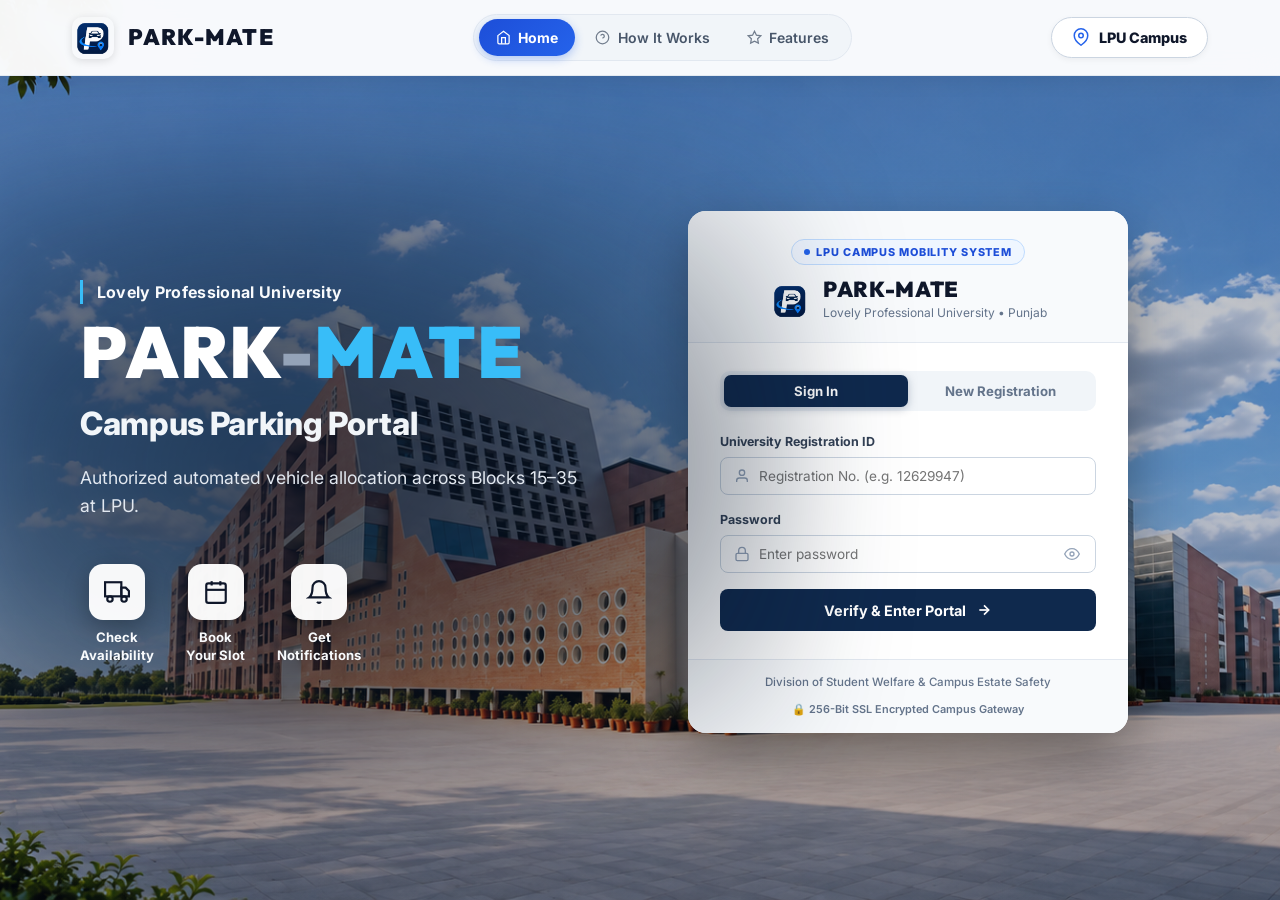
==== commit 2ccff0c3: "Add files via upload" ====
--- a/PARK-MATE/index.html
+++ b/PARK-MATE/index.html
@@ -4,6 +4,7 @@
   <meta charset="UTF-8">
   <meta name="viewport" content="width=device-width, initial-scale=1.0">
   <title>PARK-MATE | Lovely Professional University</title>
+
   <!-- Forces the browser to download the background image first with highest priority -->
   <link rel="preload" as="image" href="images/uni_bg.png" fetchpriority="high">
   <link rel="icon" type="image/png" href="images/park-mate_logo.png">
@@ -15,8 +16,173 @@
   <link rel="stylesheet" href="css/components.css">
   <link rel="stylesheet" href="css/responsive.css">
   <script src="https://challenges.cloudflare.com/turnstile/v0/api.js" async defer></script>
+
+  <style>
+    /* Switchable Landing Panels on Left Hero */
+    .landing-panel {
+      display: none;
+      animation: landingPanelFade 0.3s ease forwards;
+    }
+
+    .landing-panel.active {
+      display: block;
+    }
+
+    @keyframes landingPanelFade {
+      from {
+        opacity: 0;
+        transform: translateY(10px);
+      }
+      to {
+        opacity: 1;
+        transform: translateY(0);
+      }
+    }
+
+    .landing-section-title {
+      font-size: 2.35rem;
+      font-weight: 800;
+      color: #ffffff;
+      line-height: 1.15;
+      margin: 0.75rem 0 0.5rem;
+      letter-spacing: -0.02em;
+    }
+
+    .landing-section-title span {
+      color: #38bdf8;
+    }
+
+    .landing-section-sub {
+      font-size: 1rem;
+      color: rgba(255, 255, 255, 0.88);
+      line-height: 1.55;
+      margin-bottom: 1.5rem;
+      max-width: 540px;
+    }
+
+    /* How It Works Cards */
+    .hiw-steps-grid {
+      display: grid;
+      grid-template-columns: repeat(2, minmax(0, 1fr));
+      gap: 0.9rem;
+      max-width: 580px;
+    }
+
+    .hiw-step-card {
+      display: flex;
+      gap: 0.85rem;
+      align-items: flex-start;
+      padding: 1rem;
+      border-radius: 14px;
+      background: rgba(15, 23, 42, 0.68);
+      backdrop-filter: blur(12px);
+      -webkit-backdrop-filter: blur(12px);
+      border: 1px solid rgba(255, 255, 255, 0.16);
+      transition: transform 0.2s ease, border-color 0.2s ease;
+    }
+
+    .hiw-step-card:hover {
+      transform: translateY(-2px);
+      border-color: rgba(56, 189, 248, 0.55);
+    }
+
+    .hiw-step-num {
+      flex-shrink: 0;
+      width: 36px;
+      height: 36px;
+      border-radius: 10px;
+      background: linear-gradient(135deg, #0ea5e9, #2563eb);
+      color: #ffffff;
+      font-weight: 800;
+      font-size: 0.85rem;
+      display: flex;
+      align-items: center;
+      justify-content: center;
+    }
+
+    .hiw-step-body h3 {
+      margin: 0 0 0.25rem;
+      font-size: 0.95rem;
+      font-weight: 700;
+      color: #ffffff;
+    }
+
+    .hiw-step-body p {
+      margin: 0;
+      font-size: 0.8rem;
+      line-height: 1.45;
+      color: rgba(226, 232, 240, 0.88);
+    }
+
+    /* Features Glass Cards */
+    .feat-cards-grid {
+      display: grid;
+      grid-template-columns: repeat(2, minmax(0, 1fr));
+      gap: 0.9rem;
+      max-width: 580px;
+    }
+
+    .feat-glass-card {
+      padding: 1rem 1.05rem;
+      border-radius: 14px;
+      background: rgba(15, 23, 42, 0.68);
+      backdrop-filter: blur(12px);
+      -webkit-backdrop-filter: blur(12px);
+      border: 1px solid rgba(255, 255, 255, 0.16);
+      transition: transform 0.2s ease, border-color 0.2s ease;
+    }
+
+    .feat-glass-card:hover {
+      transform: translateY(-2px);
+      border-color: rgba(56, 189, 248, 0.55);
+    }
+
+    .feat-glass-icon {
+      width: 38px;
+      height: 38px;
+      border-radius: 10px;
+      background: rgba(56, 189, 248, 0.16);
+      border: 1px solid rgba(56, 189, 248, 0.35);
+      color: #38bdf8;
+      display: flex;
+      align-items: center;
+      justify-content: center;
+      margin-bottom: 0.65rem;
+    }
+
+    .feat-glass-icon svg {
+      width: 20px;
+      height: 20px;
+    }
+
+    .feat-glass-card h3 {
+      margin: 0 0 0.25rem;
+      font-size: 0.95rem;
+      font-weight: 700;
+      color: #ffffff;
+    }
+
+    .feat-glass-card p {
+      margin: 0;
+      font-size: 0.8rem;
+      line-height: 1.45;
+      color: rgba(226, 232, 240, 0.88);
+    }
+
+    @media (max-width: 640px) {
+      .hiw-steps-grid,
+      .feat-cards-grid {
+        grid-template-columns: 1fr;
+      }
+
+      .landing-section-title {
+        font-size: 1.85rem;
+      }
+    }
+  </style>
 </head>
 <body class="theme-lpu">
+  
   <!-- Preloader: Holds the screen until the image is 100% loaded -->
   <div id="app-preloader">
     <div class="preloader-content">
@@ -34,11 +200,31 @@
         <img src="images/park-mate_logo.png" alt="Logo" class="auth-nav-logo">
         <span class="auth-nav-title">PARK-MATE</span>
       </div>
-      <nav class="auth-nav-links">
-        <a href="https://parkmate.pr7tik.workers.dev/" class="auth-nav-link active">Home</a>
-        <a href="https://parkmate.pr7tik.workers.dev/" class="auth-nav-link">How It Works</a>
-        <a href="https://parkmate.pr7tik.workers.dev/" class="auth-nav-link">Features</a>
+      <nav class="auth-nav-links" aria-label="Primary Navigation">
+        <span class="auth-nav-slider" aria-hidden="true"></span>
+        <a href="#home" class="auth-nav-link active" data-landing-tab="home">
+          <svg viewBox="0 0 24 24" fill="none" stroke="currentColor" stroke-width="2">
+            <path d="M3 9l9-7 9 7v11a2 2 0 0 1-2 2H5a2 2 0 0 1-2-2z"/>
+            <polyline points="9 22 9 12 15 12 15 22"/>
+          </svg>
+          <span>Home</span>
+        </a>
+        <a href="#how-it-works" class="auth-nav-link" data-landing-tab="how-it-works">
+          <svg viewBox="0 0 24 24" fill="none" stroke="currentColor" stroke-width="2">
+            <circle cx="12" cy="12" r="10"/>
+            <path d="M9.09 9a3 3 0 0 1 5.83 1c0 2-3 3-3 3"/>
+            <line x1="12" y1="17" x2="12.01" y2="17"/>
+          </svg>
+          <span>How It Works</span>
+        </a>
+        <a href="#features" class="auth-nav-link" data-landing-tab="features">
+          <svg viewBox="0 0 24 24" fill="none" stroke="currentColor" stroke-width="2">
+            <polygon points="12 2 15.09 8.26 22 9.27 17 14.14 18.18 21.02 12 17.77 5.82 21.02 7 14.14 2 9.27 8.91 8.26 12 2"/>
+          </svg>
+          <span>Features</span>
+        </a>
       </nav>
+
       <!-- Clickable link to LPU Campus 360 View in new tab -->
       <a href="https://iviewd.com/lpu2/" target="_blank" rel="noopener noreferrer" class="auth-nav-badge">
         <svg viewBox="0 0 24 24" fill="none" stroke="currentColor" stroke-width="2"><path d="M21 10c0 7-9 13-9 13s-9-6-9-13a9 9 0 0 1 18 0z"/><circle cx="12" cy="10" r="3"/></svg>
@@ -49,43 +235,134 @@
     <!-- Split Hero Workspace -->
     <div class="auth-hero-container">
       
-      <!-- Left Hero Banner -->
+      <!-- Left Hero Banner (Switchable Panels) -->
       <div class="auth-hero-left">
-        <div class="auth-hero-pill-tag">Lovely Professional University</div>
-        
-        <h1 class="auth-hero-brand-title">
-          PARK<span class="brand-dash">-</span><span class="brand-accent">MATE</span>
-        </h1>
-        
-        <h2 class="auth-hero-portal-sub">Campus Parking Portal</h2>
-        
-        <p class="auth-hero-desc">
-          Authorized automated vehicle allocation across Blocks 15–35 at LPU.
-        </p>
-
-        <!-- Feature Badges Row -->
-        <div class="auth-features-row">
-          <div class="auth-feat-item">
-            <div class="auth-feat-icon">
-              <svg viewBox="0 0 24 24" fill="none" stroke="currentColor" stroke-width="2"><rect x="1" y="3" width="15" height="13"/><polygon points="16 8 20 8 23 11 23 16 16 16 16 8"/><circle cx="5.5" cy="18.5" r="2.5"/><circle cx="18.5" cy="18.5" r="2.5"/></svg>
-            </div>
-            <span>Check<br>Availability</span>
-          </div>
-
-          <div class="auth-feat-item">
-            <div class="auth-feat-icon">
-              <svg viewBox="0 0 24 24" fill="none" stroke="currentColor" stroke-width="2"><rect x="3" y="4" width="18" height="18" rx="2" ry="2"/><line x1="16" y1="2" x2="16" y2="6"/><line x1="8" y1="2" x2="8" y2="6"/><line x1="3" y1="10" x2="21" y2="10"/></svg>
-            </div>
-            <span>Book<br>Your Slot</span>
-          </div>
-
-          <div class="auth-feat-item">
-            <div class="auth-feat-icon">
-              <svg viewBox="0 0 24 24" fill="none" stroke="currentColor" stroke-width="2"><path d="M18 8A6 6 0 0 0 6 8c0 7-3 9-3 9h18s-3-2-3-9"/><path d="M13.73 21a2 2 0 0 1-3.46 0"/></svg>
-            </div>
-            <span>Get<br>Notifications</span>
+
+        <!-- PANEL 1: HOME -->
+        <div id="landing-panel-home" class="landing-panel active">
+          <div class="auth-hero-pill-tag">Lovely Professional University</div>
+          
+          <h1 class="auth-hero-brand-title">
+            PARK<span class="brand-dash">-</span><span class="brand-accent">MATE</span>
+          </h1>
+          
+          <h2 class="auth-hero-portal-sub">Campus Parking Portal</h2>
+          
+          <p class="auth-hero-desc">
+            Authorized automated vehicle allocation across Blocks 15–35 at LPU.
+          </p>
+
+          <!-- Feature Badges Row -->
+          <div class="auth-features-row">
+            <div class="auth-feat-item">
+              <div class="auth-feat-icon">
+                <svg viewBox="0 0 24 24" fill="none" stroke="currentColor" stroke-width="2"><rect x="1" y="3" width="15" height="13"/><polygon points="16 8 20 8 23 11 23 16 16 16 16 8"/><circle cx="5.5" cy="18.5" r="2.5"/><circle cx="18.5" cy="18.5" r="2.5"/></svg>
+              </div>
+              <span>Check<br>Availability</span>
+            </div>
+
+            <div class="auth-feat-item">
+              <div class="auth-feat-icon">
+                <svg viewBox="0 0 24 24" fill="none" stroke="currentColor" stroke-width="2"><rect x="3" y="4" width="18" height="18" rx="2" ry="2"/><line x1="16" y1="2" x2="16" y2="6"/><line x1="8" y1="2" x2="8" y2="6"/><line x1="3" y1="10" x2="21" y2="10"/></svg>
+              </div>
+              <span>Book<br>Your Slot</span>
+            </div>
+
+            <div class="auth-feat-item">
+              <div class="auth-feat-icon">
+                <svg viewBox="0 0 24 24" fill="none" stroke="currentColor" stroke-width="2"><path d="M18 8A6 6 0 0 0 6 8c0 7-3 9-3 9h18s-3-2-3-9"/><path d="M13.73 21a2 2 0 0 1-3.46 0"/></svg>
+              </div>
+              <span>Get<br>Notifications</span>
+            </div>
           </div>
         </div>
+
+        <!-- PANEL 2: HOW IT WORKS -->
+        <div id="landing-panel-how-it-works" class="landing-panel">
+          <div class="auth-hero-pill-tag">Simple 4-Step Process</div>
+          <h2 class="landing-section-title">How <span>PARK-MATE</span> Works</h2>
+          <p class="landing-section-sub">
+            Reserve your LPU campus parking spot in seconds before you even reach the university gate.
+          </p>
+
+          <div class="hiw-steps-grid">
+            <div class="hiw-step-card">
+              <div class="hiw-step-num">01</div>
+              <div class="hiw-step-body">
+                <h3>Sign In with LPU ID</h3>
+                <p>Log in using your University Registration ID or register a new campus account with your vehicle details.</p>
+              </div>
+            </div>
+
+            <div class="hiw-step-card">
+              <div class="hiw-step-num">02</div>
+              <div class="hiw-step-body">
+                <h3>Pick Block 15–35</h3>
+                <p>Check live slot availability across all academic blocks and filter by Two-Wheeler or Four-Wheeler bays.</p>
+              </div>
+            </div>
+
+            <div class="hiw-step-card">
+              <div class="hiw-step-num">03</div>
+              <div class="hiw-step-body">
+                <h3>Select Slot &amp; Confirm</h3>
+                <p>Choose a green slot on the interactive lot map, set your arrival time &amp; duration, and book for free (₹0.00).</p>
+              </div>
+            </div>
+
+            <div class="hiw-step-card">
+              <div class="hiw-step-num">04</div>
+              <div class="hiw-step-body">
+                <h3>Scan QR &amp; Park</h3>
+                <p>Use your instant Gate QR Pass at the automated barrier and navigate straight to your reserved bay.</p>
+              </div>
+            </div>
+          </div>
+        </div>
+
+        <!-- PANEL 3: FEATURES -->
+        <div id="landing-panel-features" class="landing-panel">
+          <div class="auth-hero-pill-tag">Smart Campus Mobility</div>
+          <h2 class="landing-section-title">Portal <span>Features</span></h2>
+          <p class="landing-section-sub">
+            Built for LPU students, faculty, and staff across the 600-acre Phagwara campus.
+          </p>
+
+          <div class="feat-cards-grid">
+            <div class="feat-glass-card">
+              <div class="feat-glass-icon">
+                <svg viewBox="0 0 24 24" fill="none" stroke="currentColor" stroke-width="2"><rect x="3" y="3" width="18" height="18" rx="2"/><path d="M3 9h18"/><path d="M9 21V9"/></svg>
+              </div>
+              <h3>Interactive Lot Map</h3>
+              <p>Zoomable floorplans for Blocks 15–35 with live Available, Occupied, and Reserved slot indicators.</p>
+            </div>
+
+            <div class="feat-glass-card">
+              <div class="feat-glass-icon">
+                <svg viewBox="0 0 24 24" fill="none" stroke="currentColor" stroke-width="2"><circle cx="12" cy="12" r="10"/><polygon points="16.24 7.76 14.12 14.12 7.76 16.24 9.88 9.88 16.24 7.76"/></svg>
+              </div>
+              <h3>Campus Navigation</h3>
+              <p>Turn-by-turn walking, driving, and e-rickshaw routes across 46+ LPU blocks, hostels, and cafes.</p>
+            </div>
+
+            <div class="feat-glass-card">
+              <div class="feat-glass-icon">
+                <svg viewBox="0 0 24 24" fill="none" stroke="currentColor" stroke-width="2"><path d="M19 17h2c.6 0 1-.4 1-1v-3c0-.9-.7-1.7-1.5-1.9C18.7 10.6 16 10 16 10s-1.3-1.4-2.2-2.3c-.5-.4-1.1-.7-1.8-.7H5c-.6 0-1.1.4-1.4.9l-1.5 2.8C2.1 10.7 2 11.3 2 12v4c0 .6.4 1 1 1h2"/><circle cx="7" cy="17" r="2"/><circle cx="17" cy="17" r="2"/></svg>
+              </div>
+              <h3>Find Parked Vehicle</h3>
+              <p>Save your exact block, slot ID, and landmark notes so you never lose your car or bike on campus.</p>
+            </div>
+
+            <div class="feat-glass-card">
+              <div class="feat-glass-icon">
+                <svg viewBox="0 0 24 24" fill="none" stroke="currentColor" stroke-width="2"><rect x="3" y="3" width="7" height="7"/><rect x="14" y="3" width="7" height="7"/><rect x="14" y="14" width="7" height="7"/><rect x="3" y="14" width="7" height="7"/></svg>
+              </div>
+              <h3>QR Gate Passes</h3>
+              <p>Instant digital parking passes with one-click print support and automated barrier verification.</p>
+            </div>
+          </div>
+        </div>
+
       </div>
 
       <!-- Right Login / Signup Card -->
@@ -433,7 +710,7 @@
             <div class="card col-span-2">
               <div class="card-header">
                 <div>
-                  <h3 class="card-title">Campus Parking Availability Overview</h3>
+                  <h3 class="card-title">Quick Parking Availability Overview</h3>
                   <p class="card-sub">Real-time status across University Blocks 15 through 35</p>
                 </div>
                 <button class="btn btn-sm btn-outline" data-action="goto-blocks">View Detailed Grid →</button>
@@ -465,10 +742,6 @@
               <p class="page-sub">Select any block from Block 15 to Block 35 to inspect parking bays and reserve your space.</p>
             </div>
             <div class="filter-controls">
-              <div class="search-box">
-                <svg viewBox="0 0 24 24" fill="none" stroke="currentColor" stroke-width="2"><circle cx="11" cy="11" r="8"/><line x1="21" y1="21" x2="16.65" y2="16.65"/></svg>
-                <input type="text" id="block-filter-input" placeholder="Filter by Block number (e.g. 25)...">
-              </div>
 
               <!-- Block selector dropdown -->
               <select id="find-parking-block-select" class="form-select" style="min-width: 240px;">
@@ -493,37 +766,39 @@
         </section>
 
         <!-- VIEW: INTERACTIVE PARKING MAP -->
+        <!-- VIEW: INTERACTIVE PARKING MAP -->
         <section id="view-map" class="content-view">
-          <div class="map-controls-header">
+          <div class="modern-map-header">
             <div>
-              <div class="lot-picker-row">
-                <h2 class="page-title" id="map-lot-title">Block 15 Parking Bay</h2>
-                <select id="map-block-selector" class="form-select inline-block-select" aria-label="Select campus block"></select>
-              </div>
-              <p class="page-sub" id="map-lot-sub">Interactive lot floorplan with designated zones, driving lanes, and slots.</p>
-            </div>
-
-            <div class="map-toolbar">
-              <div class="filter-buttons-group">
-                <button class="filter-btn active" data-filter="all">All Slots</button>
-                <button class="filter-btn" data-filter="available"><span class="dot-sm green"></span> Available</button>
-                <button class="filter-btn" data-filter="occupied"><span class="dot-sm red"></span> Occupied</button>
-                <button class="filter-btn" data-filter="reserved"><span class="dot-sm orange"></span> Reserved</button>
-                <button class="filter-btn" data-filter="4w">Four-Wheeler</button>
-                <button class="filter-btn" data-filter="2w">Two-Wheeler</button>
-              </div>
-
-              <div class="zoom-buttons-group">
-                <button id="map-zoom-in" class="btn-tool" title="Zoom in">+</button>
-                <button id="map-zoom-out" class="btn-tool" title="Zoom out">−</button>
-                <button id="map-zoom-reset" class="btn-tool" title="Reset zoom">Reset</button>
-              </div>
-            </div>
-          </div>
-
-          <div class="parking-garage-stage" id="garage-viewport">
+              <h2 class="modern-map-title" id="map-lot-title">Block 15 – School of Computer Science &amp; Engineering</h2>
+            </div>
+          </div>
+
+          <div class="modern-filter-bar">
+            <select id="map-block-selector" class="modern-block-select" aria-label="Select campus block"></select>
+            <div class="modern-filter-group">
+              <button type="button" class="filter-btn modern-filter-pill active" data-filter="all">All Slots</button>
+              <button type="button" class="filter-btn modern-filter-pill" data-filter="available">
+                <span class="dot-status dot-avail"></span> Available
+              </button>
+              <button type="button" class="filter-btn modern-filter-pill" data-filter="occupied">
+                <span class="dot-status dot-occ"></span> Occupied
+              </button>
+              <button type="button" class="filter-btn modern-filter-pill" data-filter="reserved">
+                <span class="dot-status dot-res"></span> Reserved
+              </button>
+            </div>
+          </div>
+
+          <div class="modern-map-card" id="garage-viewport">
             <div class="garage-canvas" id="garage-canvas"></div>
           </div>
+
+          <!-- Keep existing <div id="slot-detail-drawer" class="slot-drawer hidden">...</div> below this unchanged -->
+
+
+
+
 
           <div id="slot-detail-drawer" class="slot-drawer hidden">
             <div class="drawer-header">
@@ -1085,6 +1360,7 @@
       </div>
     </div>
   </div>
+
   <!-- Modal: Admin Passkey Protection -->
   <div id="modal-admin-auth" class="modal-backdrop hidden">
     <div class="modal-card modal-sm">
@@ -1167,5 +1443,53 @@
       }
     })();
   </script>
+  <script>
+    (function() {
+      const navLinks = document.querySelectorAll('.auth-nav-link[data-landing-tab]');
+      const panels = document.querySelectorAll('.landing-panel');
+      const slider = document.querySelector('.auth-nav-slider');
+
+      function moveSlider(targetLink, animate = true) {
+        if (!slider || !targetLink) return;
+        if (!animate) slider.style.transition = 'none';
+        slider.style.width = targetLink.offsetWidth + 'px';
+        slider.style.transform = `translateX(${targetLink.offsetLeft}px)`;
+        if (!animate) {
+          slider.offsetHeight; // force reflow
+          slider.style.transition = '';
+        }
+      }
+
+      // Position slider on initial load & after fonts/images settle
+      const initialActive = document.querySelector('.auth-nav-link.active[data-landing-tab]');
+      if (initialActive) {
+        moveSlider(initialActive, false);
+        window.addEventListener('load', () => moveSlider(initialActive, false));
+      }
+
+      // Keep slider aligned on window resize
+      window.addEventListener('resize', () => {
+        const currentActive = document.querySelector('.auth-nav-link.active[data-landing-tab]');
+        if (currentActive) moveSlider(currentActive, false);
+      });
+
+      navLinks.forEach(link => {
+        link.addEventListener('click', function(e) {
+          e.preventDefault();
+          const target = this.getAttribute('data-landing-tab');
+
+          navLinks.forEach(l => l.classList.remove('active'));
+          this.classList.add('active');
+          moveSlider(this, true);
+
+          panels.forEach(p => p.classList.remove('active'));
+          const activePanel = document.getElementById('landing-panel-' + target);
+          if (activePanel) {
+            activePanel.classList.add('active');
+          }
+        });
+      });
+    })();
+  </script>
 </body>
 </html>
--- a/PARK-MATE/css/style.css
+++ b/PARK-MATE/css/style.css
@@ -114,11 +114,7 @@
   color: #0F172A;
 }
 
-.auth-nav-links {
-  display: flex;
-  align-items: center;
-  gap: 2.5rem;
-}
+
 
 .auth-nav-link {
   text-decoration: none;
@@ -1918,14 +1914,6 @@
   margin-bottom: 1rem;
 }
 
-.bcard-number {
-  font-size: 0.72rem;
-  font-weight: 800;
-  letter-spacing: 0.05em;
-  color: #2563EB;
-  text-transform: uppercase;
-}
-
 .bcard-name {
   font-size: 0.95rem;
   font-weight: 700;
@@ -2030,18 +2018,62 @@
   color: #2563EB;
 }
 
-/* Enlarged prominent interactive arrow */
+/* ==========================================================================
+   BLOCK BADGE (Larger, High-Contrast & Prominent)
+   ========================================================================== */
+.bcard-number {
+  display: inline-flex;
+  align-items: center;
+  font-size: 1.05rem;           /* Significantly larger & readable */
+  font-weight: 900;             /* Extra bold */
+  letter-spacing: 0.05em;
+  color: #1e40af;               /* Rich, clear navy-blue */
+  background: #eff6ff;          /* Crisp soft-blue background */
+  border: 1.5px solid #bfdbfe;  /* Clear defined border */
+  padding: 0.32rem 0.8rem;      /* Roomier pill padding */
+  border-radius: 8px;
+  text-transform: uppercase;
+  margin-bottom: 0.45rem;
+  box-shadow: 0 1px 3px rgba(37, 99, 235, 0.08);
+}
+
+/* ==========================================================================
+   CARD FOOTER & PROMINENT ARROW
+   ========================================================================== */
+.bcard-footer {
+  margin-top: auto;
+  display: flex;
+  justify-content: space-between;
+  align-items: center;
+  padding-top: 0.75rem;
+  border-top: 1px solid #f1f5f9;
+  font-size: 0.85rem;           /* Slightly crisper text */
+  font-weight: 700;
+  color: #2563eb;
+}
+
+/* Enlarged interactive action circle arrow */
 .bcard-arrow {
-  font-size: 1.25rem;
-  font-weight: 800;
+  font-size: 1.35rem;           /* Much larger arrow glyph */
+  font-weight: 900;
   line-height: 1;
   display: inline-flex;
   align-items: center;
-  transition: transform 0.2s ease;
-}
-
+  justify-content: center;
+  width: 32px;                  /* Circular action button */
+  height: 32px;
+  border-radius: 50%;
+  background: #eff6ff;
+  color: #2563eb;
+  transition: all 0.22s cubic-bezier(0.16, 1, 0.3, 1);
+}
+
+/* Smooth hover: turns solid blue with a clean slide */
 .block-card-simple:hover .bcard-arrow {
-  transform: translateX(5px);
+  background: #2563eb;
+  color: #ffffff;
+  transform: translateX(4px);
+  box-shadow: 0 3px 10px rgba(37, 99, 235, 0.3);
 }
 
 /* Clean up Cloudflare Turnstile test watermark */
@@ -2114,4 +2146,309 @@
   letter-spacing: 0.08em;
   color: #F8FAFC; /* Bright white/ice text instead of dim gray */
   text-shadow: 0 2px 10px rgba(0, 0, 0, 0.5);
-}+}
+
+/* Switchable Landing Panels on Left Hero */
+.landing-panel {
+  display: none;
+  animation: landingPanelFade 0.3s ease forwards;
+}
+
+.landing-panel.active {
+  display: block;
+}
+
+@keyframes landingPanelFade {
+  from {
+    opacity: 0;
+    transform: translateY(10px);
+  }
+  to {
+    opacity: 1;
+    transform: translateY(0);
+  }
+}
+
+.landing-section-title {
+  font-size: 2.35rem;
+  font-weight: 800;
+  color: #ffffff;
+  line-height: 1.15;
+  margin: 0.75rem 0 0.5rem;
+  letter-spacing: -0.02em;
+}
+
+.landing-section-title span {
+  color: #38bdf8;
+}
+
+.landing-section-sub {
+  font-size: 1rem;
+  color: rgba(255, 255, 255, 0.88);
+  line-height: 1.55;
+  margin-bottom: 1.5rem;
+  max-width: 540px;
+}
+
+/* How It Works Cards */
+.hiw-steps-grid {
+  display: grid;
+  grid-template-columns: repeat(2, minmax(0, 1fr));
+  gap: 0.9rem;
+  max-width: 580px;
+}
+
+.hiw-step-card {
+  display: flex;
+  gap: 0.85rem;
+  align-items: flex-start;
+  padding: 1rem;
+  border-radius: 14px;
+  background: rgba(15, 23, 42, 0.68);
+  backdrop-filter: blur(12px);
+  -webkit-backdrop-filter: blur(12px);
+  border: 1px solid rgba(255, 255, 255, 0.16);
+  transition: transform 0.2s ease, border-color 0.2s ease;
+}
+
+.hiw-step-card:hover {
+  transform: translateY(-2px);
+  border-color: rgba(56, 189, 248, 0.55);
+}
+
+.hiw-step-num {
+  flex-shrink: 0;
+  width: 36px;
+  height: 36px;
+  border-radius: 10px;
+  background: linear-gradient(135deg, #0ea5e9, #2563eb);
+  color: #ffffff;
+  font-weight: 800;
+  font-size: 0.85rem;
+  display: flex;
+  align-items: center;
+  justify-content: center;
+}
+
+.hiw-step-body h3 {
+  margin: 0 0 0.25rem;
+  font-size: 0.95rem;
+  font-weight: 700;
+  color: #ffffff;
+}
+
+.hiw-step-body p {
+  margin: 0;
+  font-size: 0.8rem;
+  line-height: 1.45;
+  color: rgba(226, 232, 240, 0.88);
+}
+
+/* Features Glass Cards */
+.feat-cards-grid {
+  display: grid;
+  grid-template-columns: repeat(2, minmax(0, 1fr));
+  gap: 0.9rem;
+  max-width: 580px;
+}
+
+.feat-glass-card {
+  padding: 1rem 1.05rem;
+  border-radius: 14px;
+  background: rgba(15, 23, 42, 0.68);
+  backdrop-filter: blur(12px);
+  -webkit-backdrop-filter: blur(12px);
+  border: 1px solid rgba(255, 255, 255, 0.16);
+  transition: transform 0.2s ease, border-color 0.2s ease;
+}
+
+.feat-glass-card:hover {
+  transform: translateY(-2px);
+  border-color: rgba(56, 189, 248, 0.55);
+}
+
+.feat-glass-icon {
+  width: 38px;
+  height: 38px;
+  border-radius: 10px;
+  background: rgba(56, 189, 248, 0.16);
+  border: 1px solid rgba(56, 189, 248, 0.35);
+  color: #38bdf8;
+  display: flex;
+  align-items: center;
+  justify-content: center;
+  margin-bottom: 0.65rem;
+}
+
+.feat-glass-icon svg {
+  width: 20px;
+  height: 20px;
+}
+
+.feat-glass-card h3 {
+  margin: 0 0 0.25rem;
+  font-size: 0.95rem;
+  font-weight: 700;
+  color: #ffffff;
+}
+
+.feat-glass-card p {
+  margin: 0;
+  font-size: 0.8rem;
+  line-height: 1.45;
+  color: rgba(226, 232, 240, 0.88);
+}
+
+/* Responsive stacking on smaller screens */
+@media (max-width: 640px) {
+  .hiw-steps-grid,
+  .feat-cards-grid {
+    grid-template-columns: 1fr;
+  }
+
+  .landing-section-title {
+    font-size: 1.85rem;
+  }
+}
+
+/* Modern Segmented Pill Navbar */
+
+
+.auth-nav-link {
+  display: inline-flex;
+  align-items: center;
+  gap: 0.45rem;
+  padding: 0.45rem 1rem;
+  border-radius: 999px;
+  font-size: 0.875rem;
+  font-weight: 600;
+  color: #475569;
+  text-decoration: none;
+  border-bottom: none !important; /* removes old blue underline */
+  transition: all 0.2s ease;
+}
+
+.auth-nav-link svg {
+  width: 15px;
+  height: 15px;
+  opacity: 0.75;
+  transition: opacity 0.2s ease, color 0.2s ease;
+}
+
+.auth-nav-link:hover {
+  color: #0f294d;
+  background: rgba(255, 255, 255, 0.65);
+}
+
+.auth-nav-link:hover svg {
+  opacity: 1;
+  color: #2563eb;
+}
+
+.auth-nav-link.active {
+  background: #ffffff;
+  color: #0f294d;
+  box-shadow: 0 2px 6px rgba(15, 23, 42, 0.08);
+}
+
+.auth-nav-link.active svg {
+  opacity: 1;
+  color: #2563eb;
+}
+
+@media (max-width: 640px) {
+  .auth-nav-link {
+    padding: 0.4rem 0.75rem;
+    font-size: 0.8rem;
+  }
+  .auth-nav-link svg {
+    display: none;
+  }
+}
+
+/* Modern Sliding Pill Navbar */
+    .auth-nav-links {
+      position: relative;
+      display: inline-flex;
+      align-items: center;
+      gap: 0.25rem;
+      background: #f1f5f9;
+      padding: 0.3rem;
+      border-radius: 999px;
+      border: 1px solid #e2e8f0;
+    }
+
+    /* Sliding blue background pill */
+    .auth-nav-slider {
+      position: absolute;
+      top: 0.3rem;
+      bottom: 0.3rem;
+      left: 0;
+      border-radius: 999px;
+      background: linear-gradient(135deg, #1d4ed8, #2563eb);
+      box-shadow: 0 3px 10px rgba(37, 99, 235, 0.32);
+      z-index: 0;
+      transition: transform 0.32s cubic-bezier(0.4, 0, 0.2, 1),
+                  width 0.32s cubic-bezier(0.4, 0, 0.2, 1);
+      pointer-events: none;
+    }
+
+    .auth-nav-link {
+      position: relative;
+      z-index: 1;
+      display: inline-flex;
+      align-items: center;
+      gap: 0.45rem;
+      padding: 0.48rem 1.05rem;
+      border-radius: 999px;
+      font-size: 0.875rem;
+      font-weight: 600;
+      color: #475569;
+      text-decoration: none;
+      background: transparent !important;
+      border-bottom: none !important;
+      box-shadow: none !important;
+      transition: color 0.25s ease;
+    }
+
+    /* Remove the old bottom blue line from style.css */
+    .auth-nav-link::after,
+    .auth-nav-link.active::after {
+      display: none !important;
+      content: none !important;
+    }
+
+    .auth-nav-link svg {
+      width: 15px;
+      height: 15px;
+      opacity: 0.75;
+      transition: opacity 0.25s ease, color 0.25s ease;
+    }
+
+    .auth-nav-link:hover:not(.active) {
+      color: #0f294d;
+    }
+
+    .auth-nav-link:hover:not(.active) svg {
+      opacity: 1;
+      color: #2563eb;
+    }
+
+    .auth-nav-link.active {
+      color: #ffffff !important;
+    }
+
+    .auth-nav-link.active svg {
+      opacity: 1;
+      color: #ffffff !important;
+    }
+
+    @media (max-width: 640px) {
+      .auth-nav-link {
+        padding: 0.4rem 0.75rem;
+        font-size: 0.8rem;
+      }
+      .auth-nav-link svg {
+        display: none;
+      }
+    }
--- a/PARK-MATE/css/components.css
+++ b/PARK-MATE/css/components.css
@@ -416,7 +416,7 @@
   margin-bottom: 1.25rem;
 }
 
-.page-title { font-size: 1.35rem; font-weight: 800; color: var(--primary-navy); }
+.page-title { font-size: 1.90rem; font-weight: 700; color: var(--primary-navy);}
 .page-sub { font-size: 0.85rem; color: var(--text-secondary); }
 
 .filter-controls {
@@ -425,27 +425,7 @@
   gap: 0.75rem;
 }
 
-.search-box {
-  position: relative;
-  min-width: 260px;
-}
-.search-box svg {
-  position: absolute;
-  left: 0.75rem;
-  top: 50%;
-  transform: translateY(-50%);
-  width: 16px;
-  height: 16px;
-  color: var(--text-muted);
-}
-.search-box input {
-  width: 100%;
-  padding: 0.5rem 0.75rem 0.5rem 2.25rem;
-  border: 1px solid var(--border-color);
-  border-radius: var(--radius-sm);
-  font-size: 0.85rem;
-  outline: none;
-}
+
 
 .legend-bar {
   display: flex;
@@ -1709,4 +1689,426 @@
 @keyframes slideUp {
   from { transform: translateY(10px); opacity: 0; }
   to { transform: translateY(0); opacity: 1; }
+}
+
+/* ===================================================
+   MODERN INTERACTIVE LOT MAP (LIGHT THEME MATCHING IMAGE 2)
+   =================================================== */
+
+/* Header & Dropdown */
+.modern-map-header {
+  display: flex;
+  justify-content: space-between;
+  align-items: center;
+  margin-bottom: 1.25rem;
+}
+
+.modern-map-title {
+  font-size: 1.35rem;
+  font-weight: 700;
+  color: #0f172a;
+  margin: 0;
+}
+
+.modern-map-subtitle {
+  font-size: 0.85rem;
+  font-weight: 500;
+  color: #64748b;
+  margin-top: 0.25rem;
+}
+
+.modern-block-select {
+  background: #ffffff;
+  border: 1px solid #e2e8f0;
+  border-radius: 10px;
+  padding: 0.55rem 1.15rem;
+  font-size: 0.88rem;
+  font-weight: 600;
+  color: #1e293b;
+  outline: none;
+  cursor: pointer;
+  box-shadow: 0 1px 3px rgba(0, 0, 0, 0.04);
+}
+
+/* Centered Filter Pills */
+.modern-filter-bar {
+  display: flex;
+  justify-content: center;
+  align-items: center;
+  margin-bottom: 1.5rem;
+}
+
+.modern-filter-group {
+  display: inline-flex;
+  align-items: center;
+  gap: 0.5rem;
+  background: transparent;
+}
+
+.modern-filter-pill {
+  border: none;
+  background: transparent;
+  padding: 0.45rem 1.1rem;
+  border-radius: 9999px;
+  font-size: 0.85rem;
+  font-weight: 700;
+  color: #334155;
+  cursor: pointer;
+  display: inline-flex;
+  align-items: center;
+  gap: 0.45rem;
+  transition: all 0.2s ease;
+}
+
+.modern-filter-pill.active {
+  background: #0f172a !important;
+  color: #ffffff !important;
+}
+
+.dot-status {
+  width: 7px;
+  height: 7px;
+  border-radius: 50%;
+  display: inline-block;
+}
+.dot-avail { background: #22c55e; }
+.dot-occ { background: #ef4444; }
+.dot-res { background: #f59e0b; }
+
+/* Main Stage Card */
+.modern-map-card {
+  background: #ffffff;
+  border-radius: 20px;
+  border: 1px solid #edf2f7;
+  box-shadow: 0 4px 20px rgba(0, 0, 0, 0.04);
+  padding: 1.75rem 1.5rem;
+  overflow-x: auto;
+}
+
+.modern-compound-layout {
+  display: flex;
+  align-items: stretch;
+  gap: 0.85rem;
+  min-width: 880px;
+}
+
+/* Garden Belts & Organic Trees */
+.garden-belt {
+  display: flex;
+  align-items: stretch;
+  gap: 0.65rem;
+}
+
+.garden-island {
+  width: 65px;
+  background: #edf9f0;
+  border-radius: 24px;
+  display: flex;
+  flex-direction: column;
+  justify-content: space-around;
+  align-items: center;
+  padding: 2rem 0;
+}
+
+.tree-cluster {
+  position: relative;
+  width: 32px;
+  height: 36px;
+}
+
+.tree-circle {
+  position: absolute;
+  border-radius: 50%;
+}
+.tree-circle.c1 { width: 22px; height: 22px; top: 0; left: 5px; background: #86efac; }
+.tree-circle.c2 { width: 18px; height: 18px; bottom: 2px; left: 0; background: #4ade80; }
+.tree-circle.c3 { width: 18px; height: 18px; bottom: 2px; right: 0; background: #22c55e; }
+
+.road-lane-flank {
+  width: 28px;
+  background: #cdd5df;
+  border-radius: 6px;
+  border-left: 2px dashed rgba(255, 255, 255, 0.8);
+  border-right: 2px dashed rgba(255, 255, 255, 0.8);
+}
+
+/* Center Parking Core */
+.parking-center-core {
+  flex: 1;
+  display: flex;
+  flex-direction: column;
+  gap: 0.9rem;
+}
+
+/* Two Wheeler Parking Row Card */
+.bike-parking-card {
+  background: #ffffff;
+  border: 1px solid #e2e8f0;
+  border-radius: 12px;
+  box-shadow: 0 2px 8px rgba(0, 0, 0, 0.03);
+  padding: 0.6rem 1.25rem;
+  display: flex;
+  align-items: center;
+  justify-content: space-between;
+}
+
+.bike-info-left {
+  display: flex;
+  align-items: center;
+  gap: 0.75rem;
+}
+
+.bike-svg-icon {
+  width: 22px;
+  height: 22px;
+  color: #0f172a;
+}
+
+.bike-text-labels {
+  display: flex;
+  flex-direction: column;
+  line-height: 1.15;
+}
+.b-main { font-size: 0.8rem; font-weight: 700; color: #1e293b; }
+.b-sub { font-size: 0.7rem; font-weight: 600; color: #64748b; }
+
+.bike-slots-track {
+  display: flex;
+  align-items: center;
+  gap: 0.85rem;
+}
+
+.modern-bike-slot {
+  padding: 0.35rem 1.1rem;
+  border-radius: 7px;
+  font-size: 0.78rem;
+  font-weight: 700;
+  cursor: pointer;
+  transition: transform 0.15s ease;
+}
+.modern-bike-slot:hover { transform: translateY(-2px); }
+
+.bike-count-right {
+  display: flex;
+  align-items: center;
+  gap: 0.75rem;
+}
+.pipe-sep { color: #cbd5e1; font-weight: 300; }
+.slots-count-text { font-size: 0.82rem; font-weight: 800; color: #16a34a; }
+
+/* Zone A / B White Cards */
+.bay-white-card {
+  background: #ffffff;
+  border: 1px solid #e2e8f0;
+  border-radius: 16px;
+  box-shadow: 0 2px 10px rgba(0, 0, 0, 0.03);
+  padding: 0.85rem 1.25rem 1.1rem 1.25rem;
+}
+
+.bay-header-row {
+  display: flex;
+  justify-content: space-between;
+  align-items: center;
+  margin-bottom: 0.75rem;
+}
+
+.bay-name-title {
+  font-size: 0.92rem;
+  font-weight: 800;
+  color: #1e293b;
+}
+
+.bay-count-badge {
+  font-size: 0.82rem;
+  font-weight: 800;
+  color: #16a34a;
+}
+
+.bay-slots-grid {
+  display: grid;
+  grid-template-columns: repeat(4, 1fr);
+  gap: 0.75rem;
+}
+
+/* 4-Wheeler Car Slot Box */
+.modern-car-slot {
+  display: flex;
+  flex-direction: column;
+  align-items: center;
+  justify-content: center;
+  gap: 0.35rem;
+  padding: 0.65rem 0.5rem;
+  border-radius: 10px;
+  cursor: pointer;
+  transition: transform 0.15s ease, box-shadow 0.15s ease;
+}
+
+.modern-car-slot:hover {
+  transform: translateY(-2px);
+  box-shadow: 0 4px 10px rgba(0, 0, 0, 0.06);
+}
+
+.modern-car-icon {
+  width: 24px;
+  height: 20px;
+}
+
+.modern-slot-label {
+  font-size: 0.82rem;
+  font-weight: 800;
+  color: #0f172a;
+}
+
+/* Color States (Available, Occupied, Reserved) */
+.slot-state-available {
+  background: #dcfce7;
+  border: 1.5px solid #86efac;
+}
+.slot-state-available .modern-car-icon { color: #16a34a; }
+.slot-state-available.modern-bike-slot { color: #16a34a; }
+
+.slot-state-occupied {
+  background: #fee2e2;
+  border: 1.5px solid #fca5a5;
+}
+.slot-state-occupied .modern-car-icon { color: #dc2626; }
+.slot-state-occupied.modern-bike-slot { color: #dc2626; }
+
+.slot-state-reserved {
+  background: #fef3c7;
+  border: 1.5px solid #fde047;
+}
+.slot-state-reserved .modern-car-icon { color: #d97706; }
+.slot-state-reserved.modern-bike-slot { color: #d97706; }
+
+/* Road & Speed Limit Aisle */
+.road-divider-aisle {
+  height: 44px;
+  background: #cdd5df;
+  border-radius: 8px;
+  display: flex;
+  align-items: center;
+  justify-content: space-between;
+  padding: 0 1.25rem;
+  gap: 0.75rem;
+}
+
+.road-arrow {
+  color: #ffffff;
+  font-size: 1.1rem;
+  font-weight: 900;
+}
+
+.road-dashed-line {
+  flex: 1;
+  height: 2px;
+  background: repeating-linear-gradient(90deg, #ffffff, #ffffff 12px, transparent 12px, transparent 22px);
+}
+
+.speed-limit-capsule {
+  background: #ffffff;
+  border-radius: 9999px;
+  padding: 0.2rem 0.75rem 0.2rem 0.35rem;
+  display: inline-flex;
+  align-items: center;
+  gap: 0.45rem;
+  box-shadow: 0 1px 4px rgba(0, 0, 0, 0.1);
+}
+
+.speed-sign-circle {
+  width: 24px;
+  height: 24px;
+  border: 2px solid #ef4444;
+  border-radius: 50%;
+  color: #000000;
+  font-size: 0.75rem;
+  font-weight: 900;
+  display: flex;
+  align-items: center;
+  justify-content: center;
+}
+
+.speed-text {
+  font-size: 0.75rem;
+  font-weight: 800;
+  color: #1e293b;
+}
+
+/* Replace .modern-filter-group */
+.modern-filter-group {
+  display: inline-flex;
+  align-items: center;
+  gap: 0.35rem;
+  background: #ffffff;
+  border: 1px solid #e2e8f0;
+  border-radius: 9999px;
+  padding: 0.3rem;
+  box-shadow: 0 2px 8px rgba(15, 23, 42, 0.05);
+}
+
+/* Update .road-lane-flank and .road-divider-aisle background for crisp white arrows */
+.road-lane-flank {
+  width: 28px;
+  background: #9aa6b8;
+  border-radius: 6px;
+  border-left: 2px dashed rgba(255, 255, 255, 0.85);
+  border-right: 2px dashed rgba(255, 255, 255, 0.85);
+}
+
+.road-divider-aisle {
+  height: 44px;
+  background: #9aa6b8;
+  border-radius: 8px;
+  display: flex;
+  align-items: center;
+  justify-content: space-between;
+  padding: 0 1.25rem;
+  gap: 0.75rem;
+}
+
+/* Add filtered-out state */
+.slot-filtered-out {
+  opacity: 0.2;
+  pointer-events: none;
+}
+
+.modern-map-title {
+  font-size: 1.90rem;
+  font-weight: 700;
+  color: #0f172a;
+  line-height: 1.2;
+  letter-spacing: -0.02em;
+  margin: 0;
+}
+
+.modern-block-select {
+  width: auto;
+  max-width: 450px;
+  flex-shrink: 0;
+  background: #ffffff;
+  border: 1px solid #e2e8f0;
+  border-radius: 10px;
+  padding: 0.55rem 1.15rem;
+  font-size: 0.88rem;
+  font-weight: 600;
+  color: #1e293b;
+  outline: none;
+  cursor: pointer;
+  box-shadow: 0 1px 3px rgba(0, 0, 0, 0.04);
+}
+
+.modern-filter-bar {
+  display: flex;
+  justify-content: space-between;
+  align-items: center;
+  flex-wrap: wrap;
+  gap: 1rem;
+  margin-bottom: 1.5rem;
+}
+
+#find-parking-block-select,
+#block-sort-select {
+  border-radius: 10px;
+  cursor: pointer;
+  box-shadow: 0 1px 3px rgba(0, 0, 0, 0.04);
 }
--- a/PARK-MATE/css/responsive.css
+++ b/PARK-MATE/css/responsive.css
@@ -329,13 +329,6 @@
     gap: 0.5rem !important;
   }
 
-  .search-box, 
-  #find-parking-block-select, 
-  #block-sort-select {
-    width: 100% !important;
-    min-width: 0 !important;
-  }
-
   .legend-bar {
     gap: 0.5rem !important;
     padding: 0.5rem 0.65rem !important;
@@ -543,4 +536,24 @@
     right: 10px !important;
     width: auto !important;
   }
-}+}
+
+.modern-map-header {
+    flex-direction: column !important;
+    align-items: stretch !important;
+    gap: 0.75rem !important;
+  }
+
+  .modern-block-select {
+    width: 100% !important;
+  }
+
+  .modern-filter-group {
+    max-width: 100% !important;
+    overflow-x: auto !important;
+  }
+
+  .modern-filter-pill {
+    white-space: nowrap !important;
+    flex-shrink: 0 !important;
+  }
